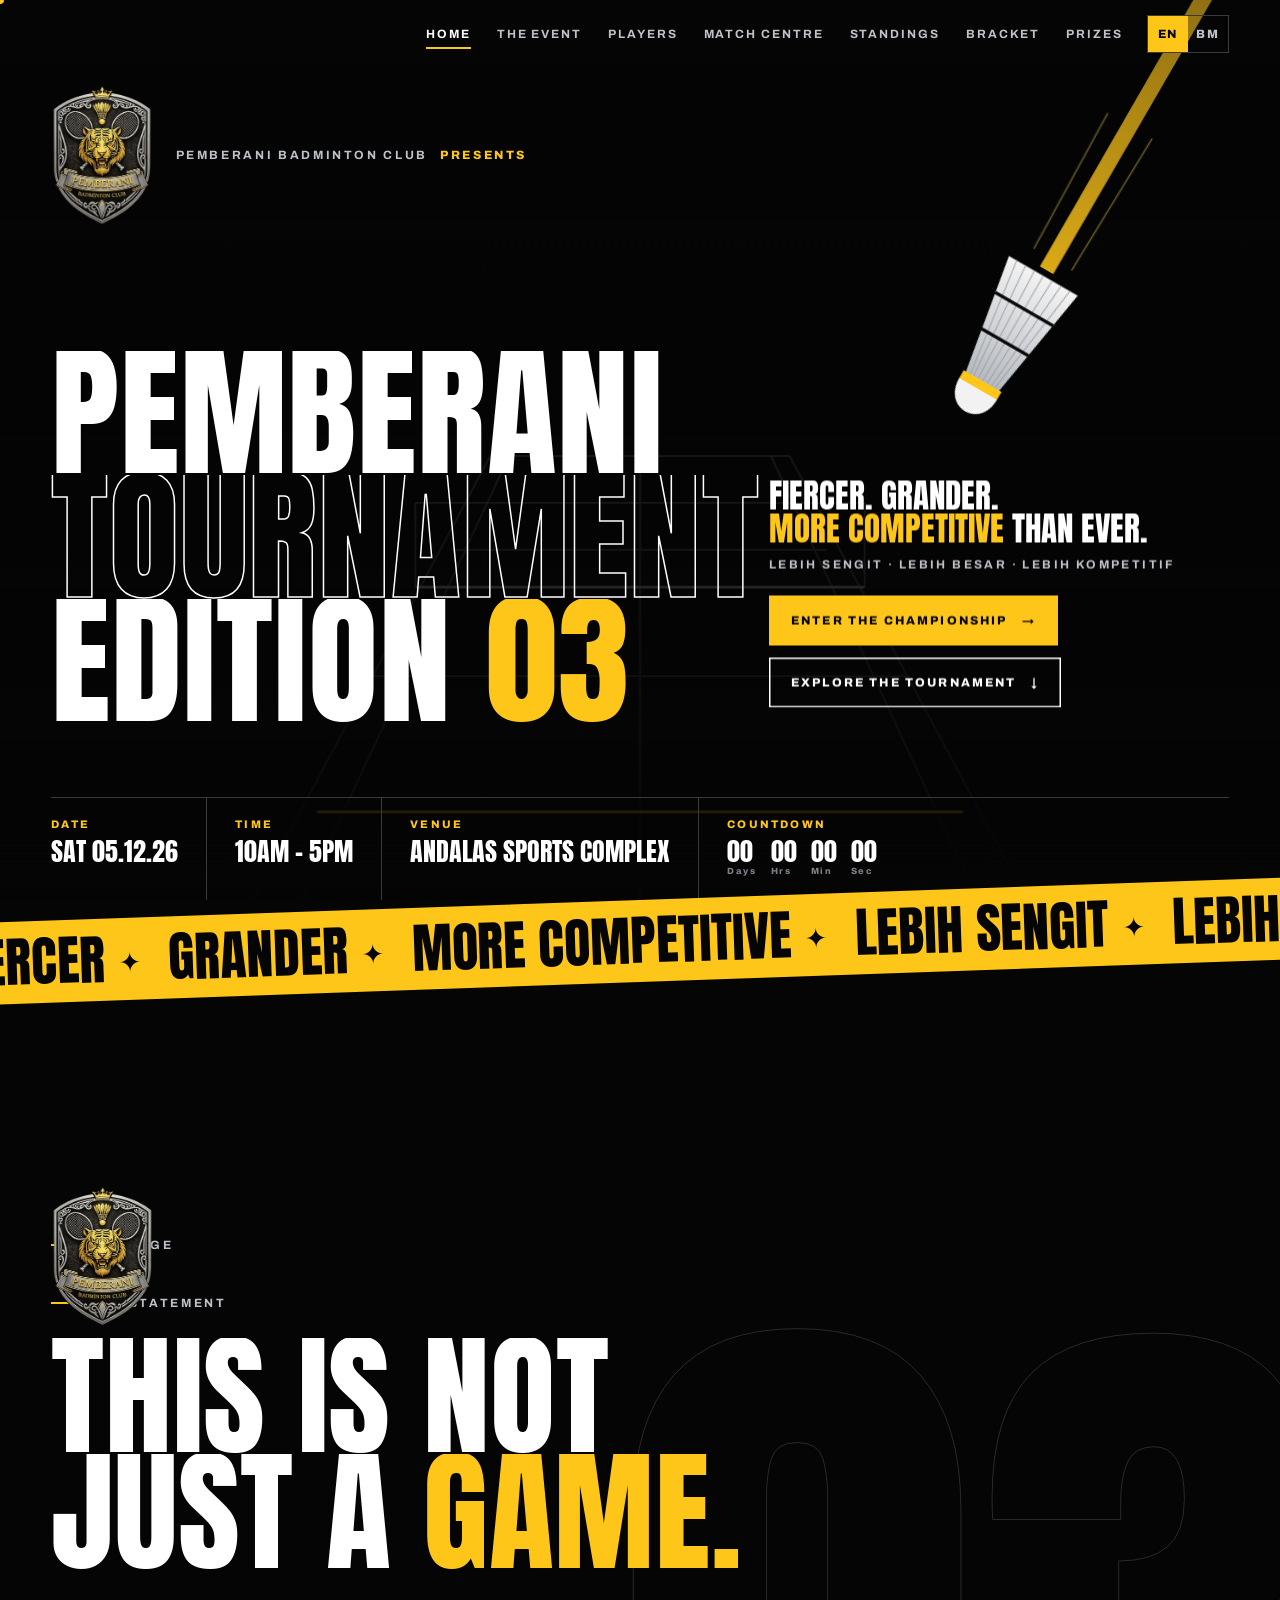
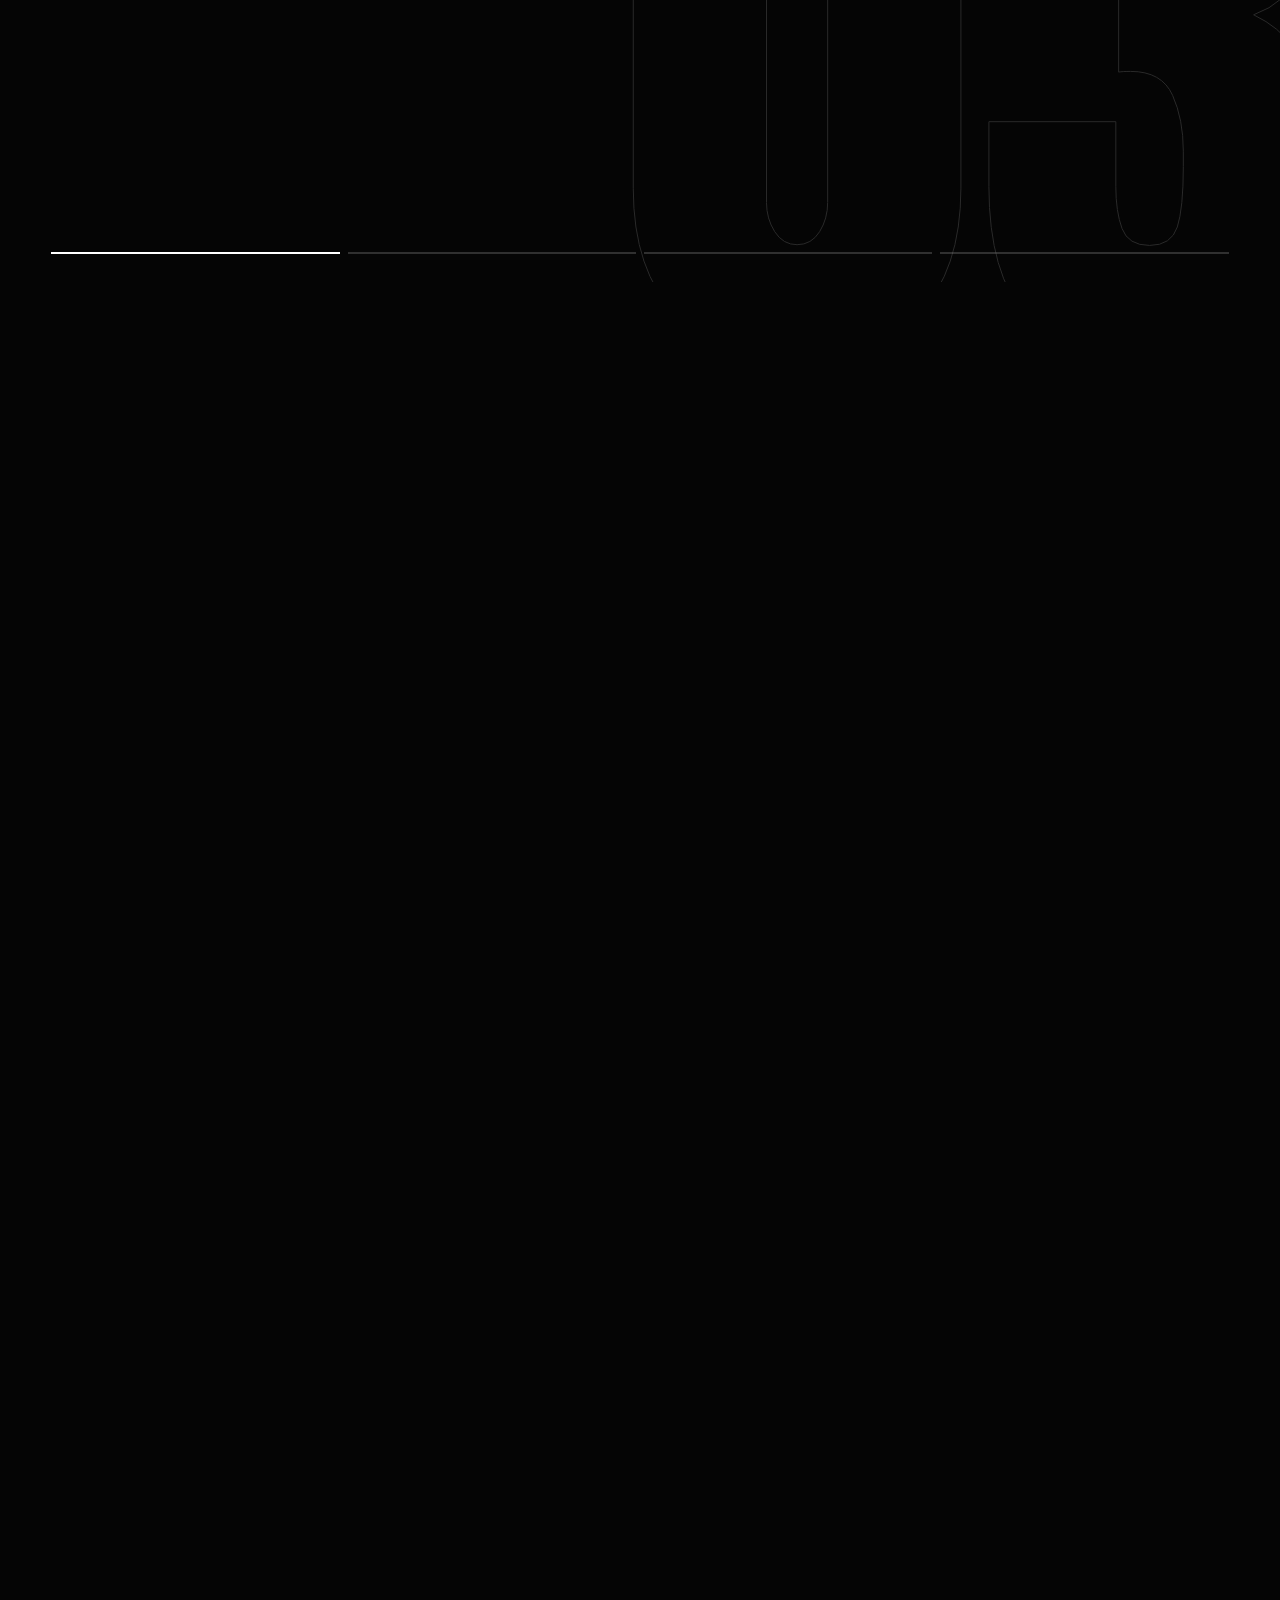
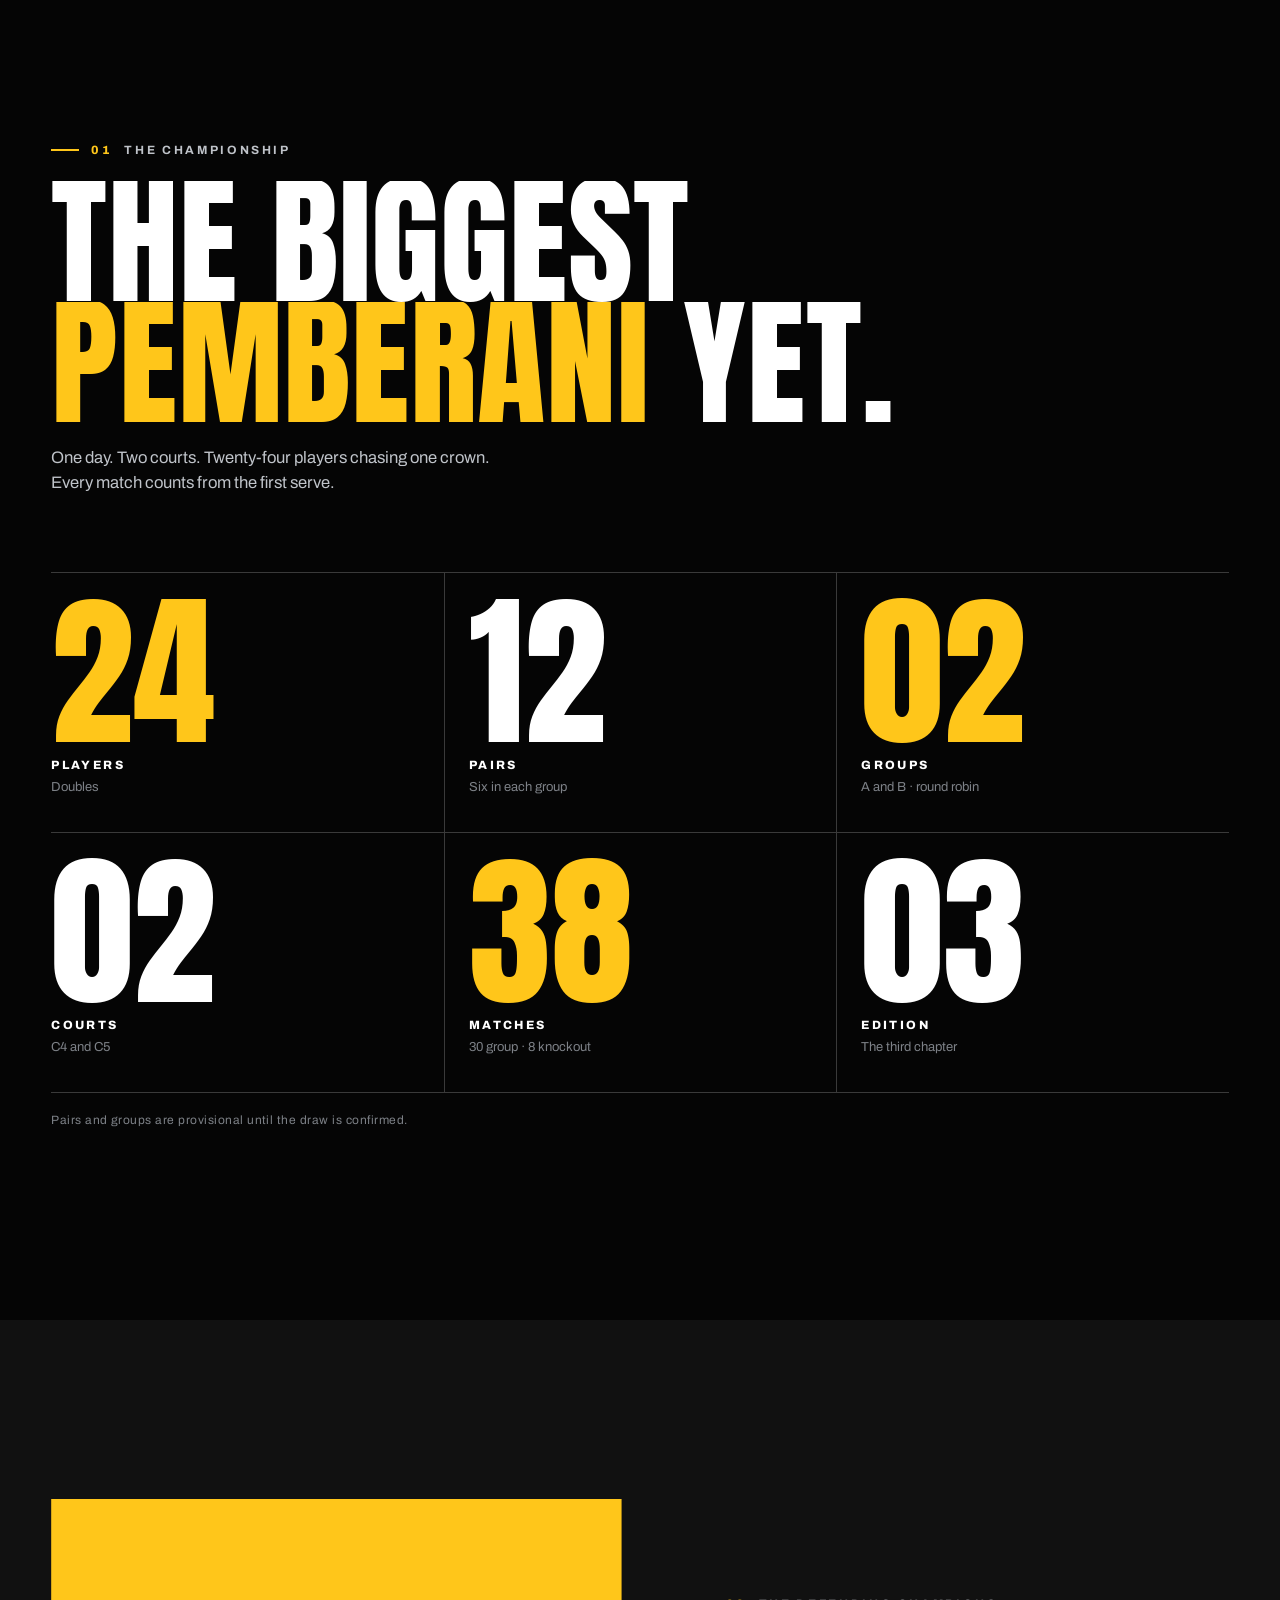
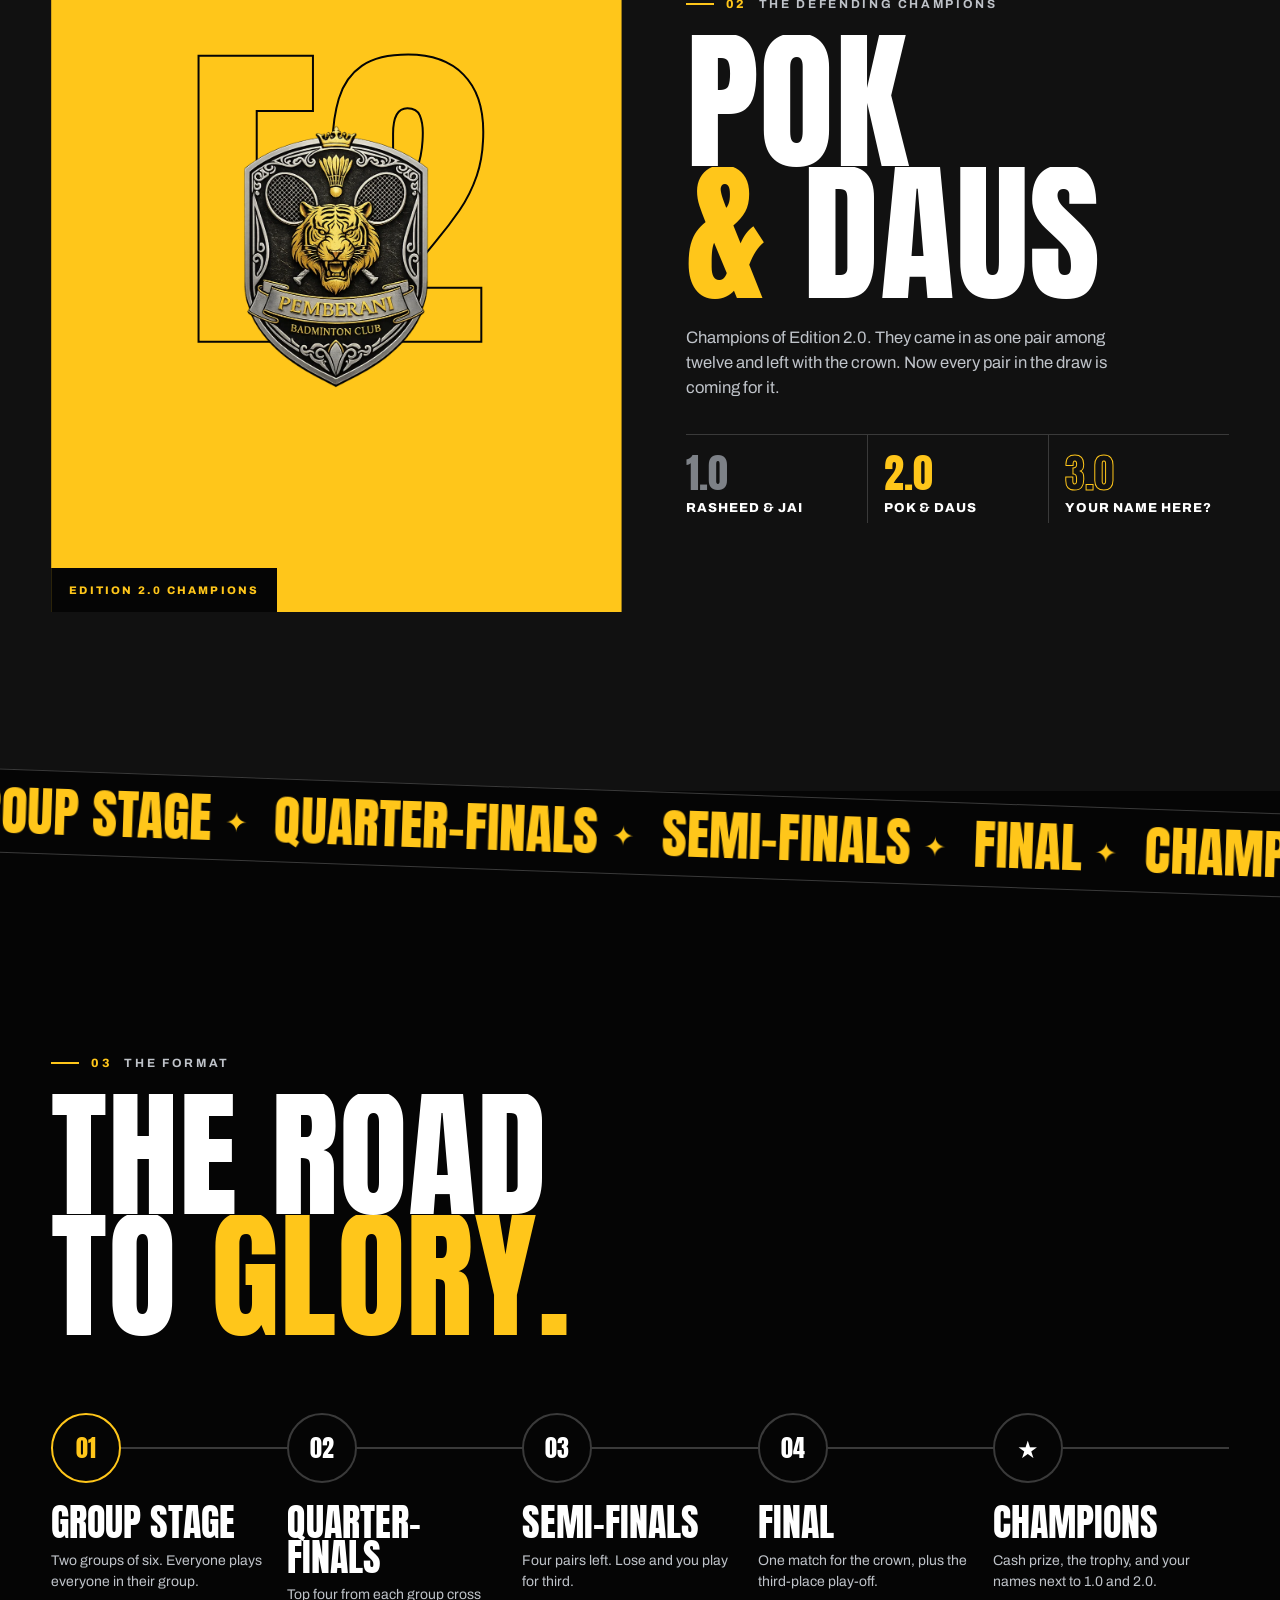
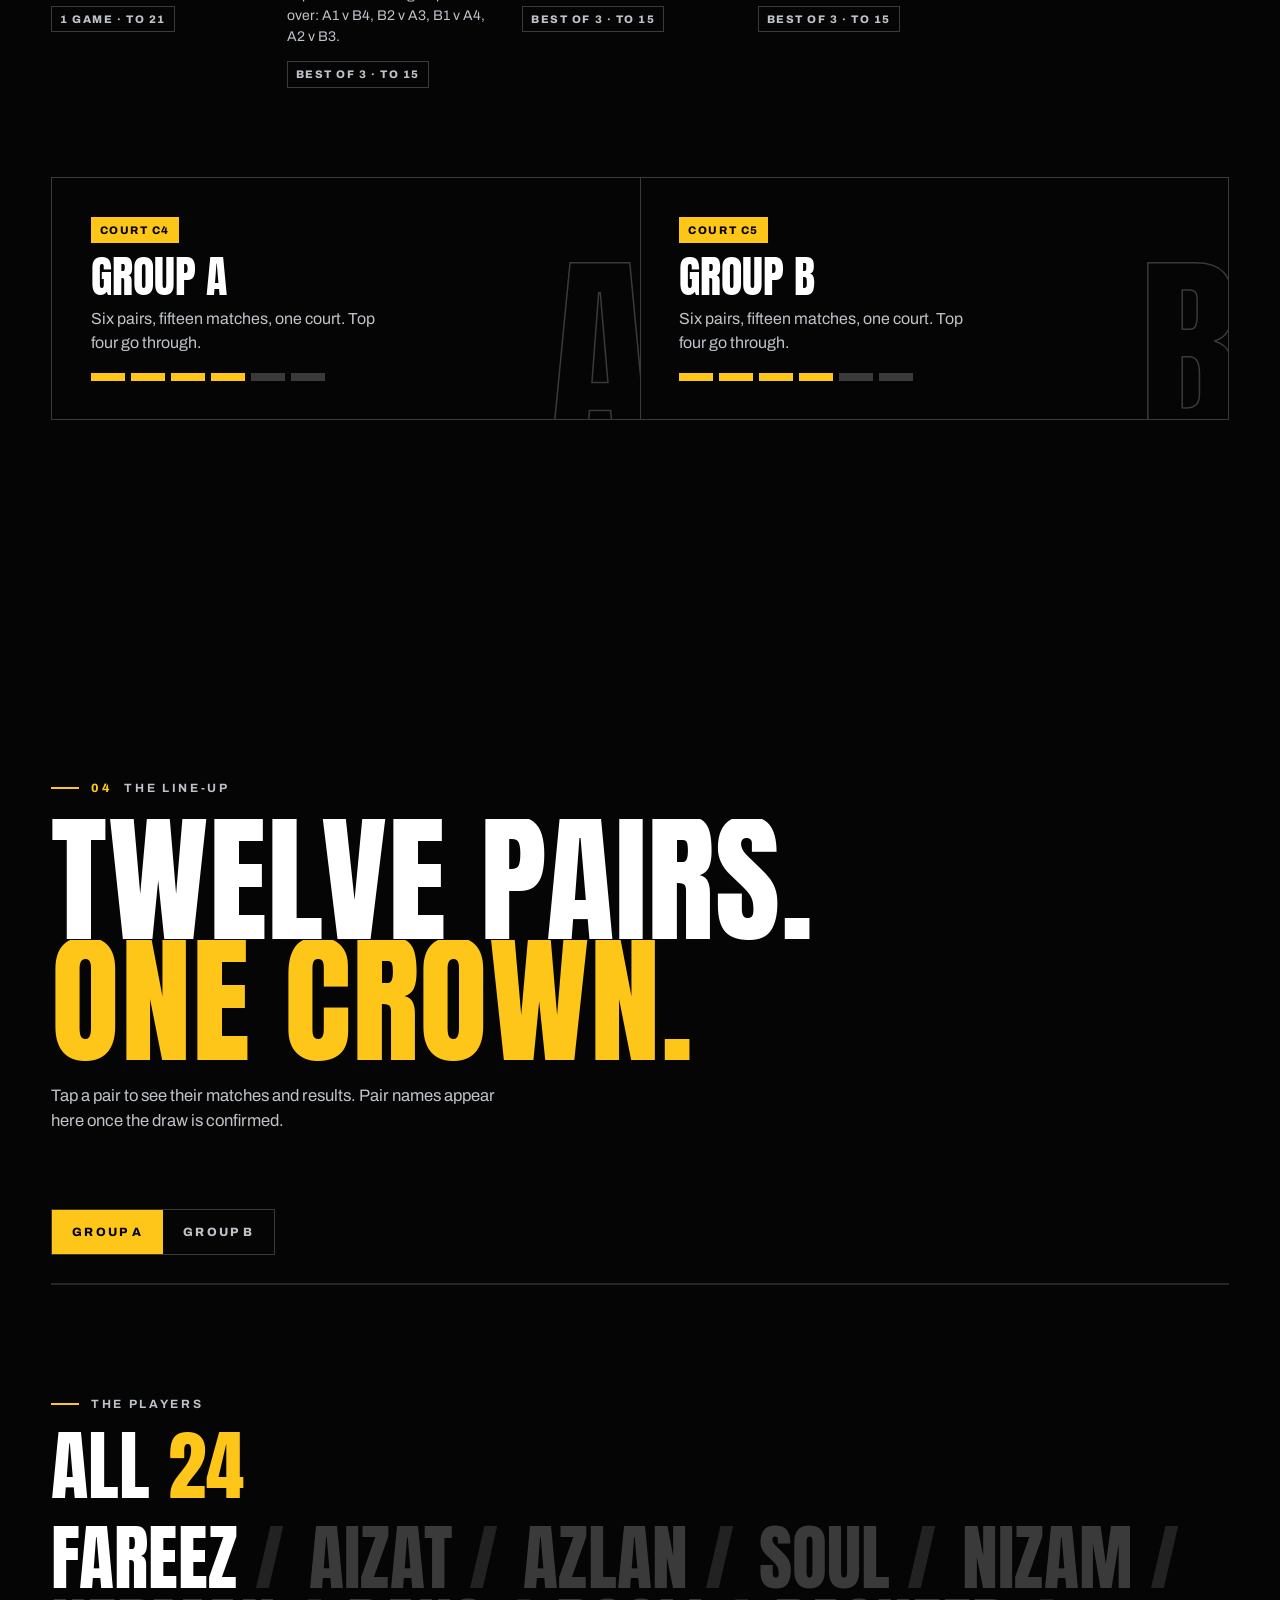
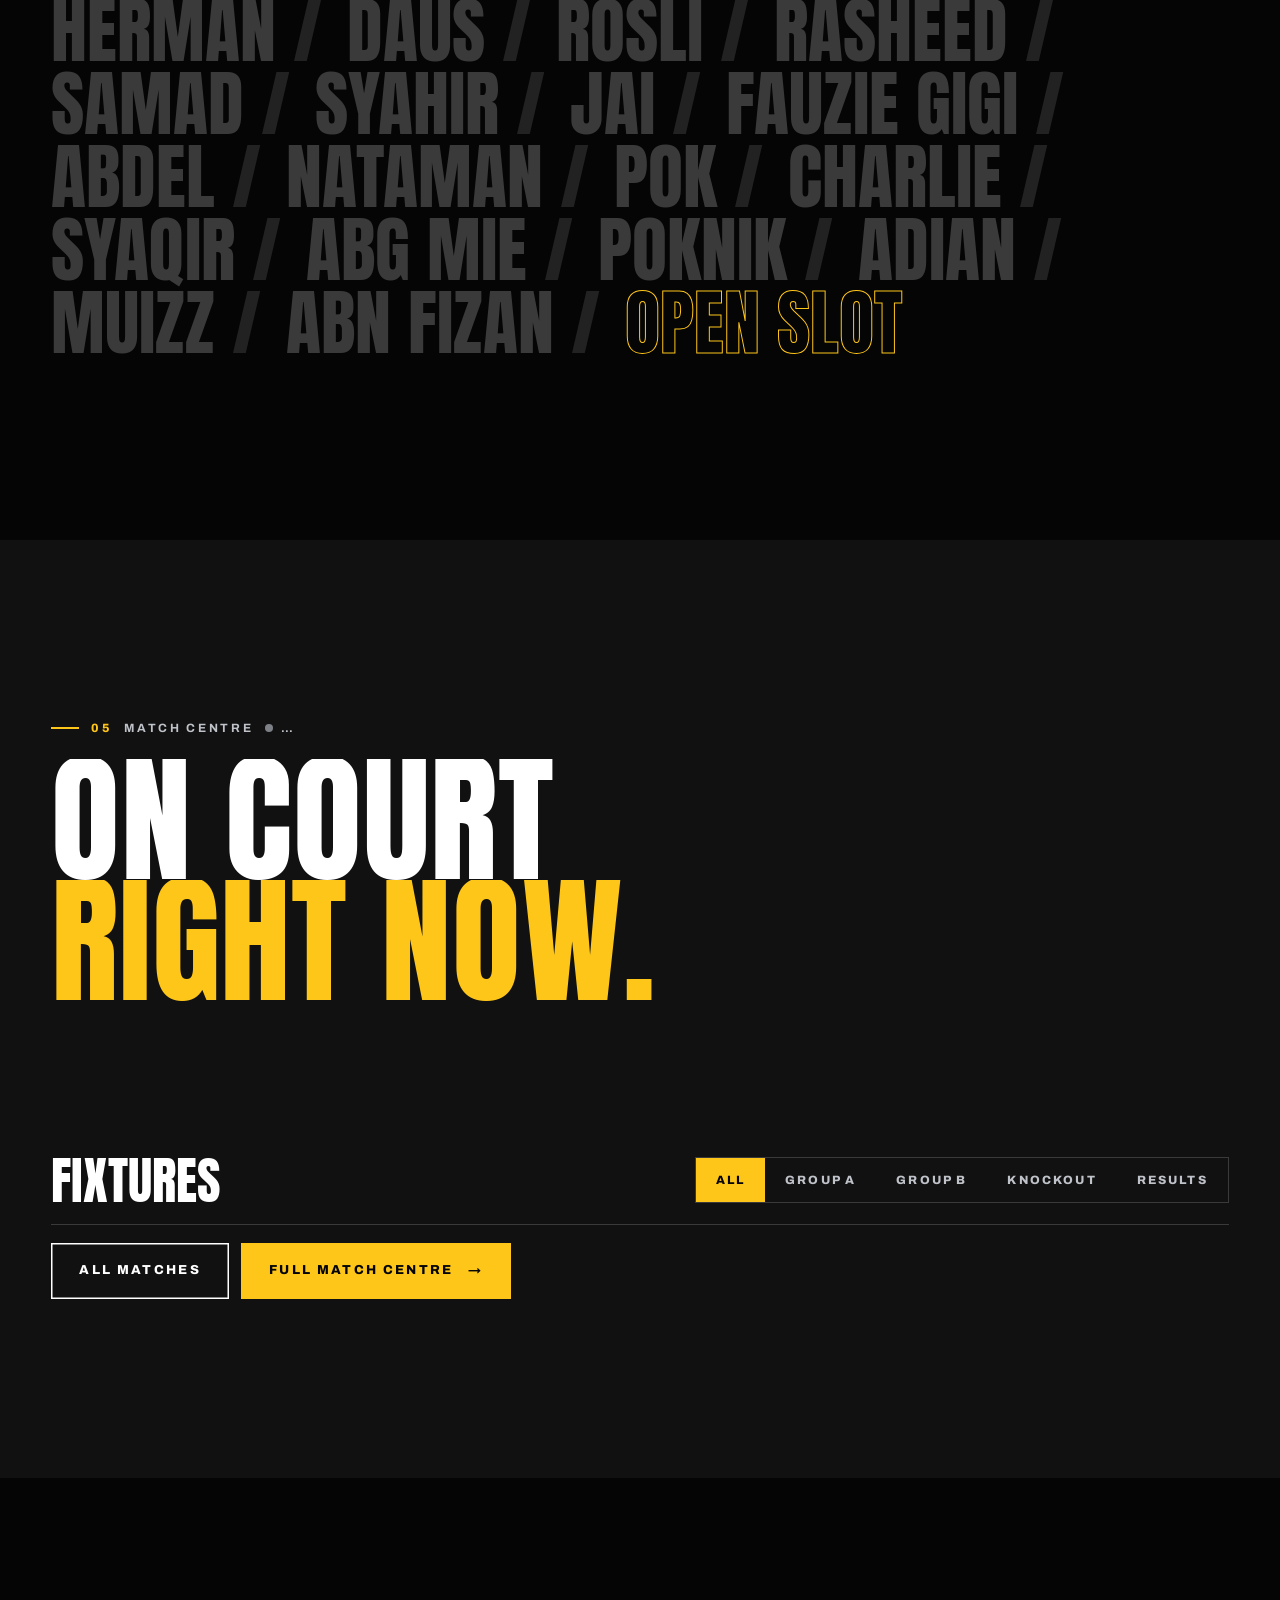
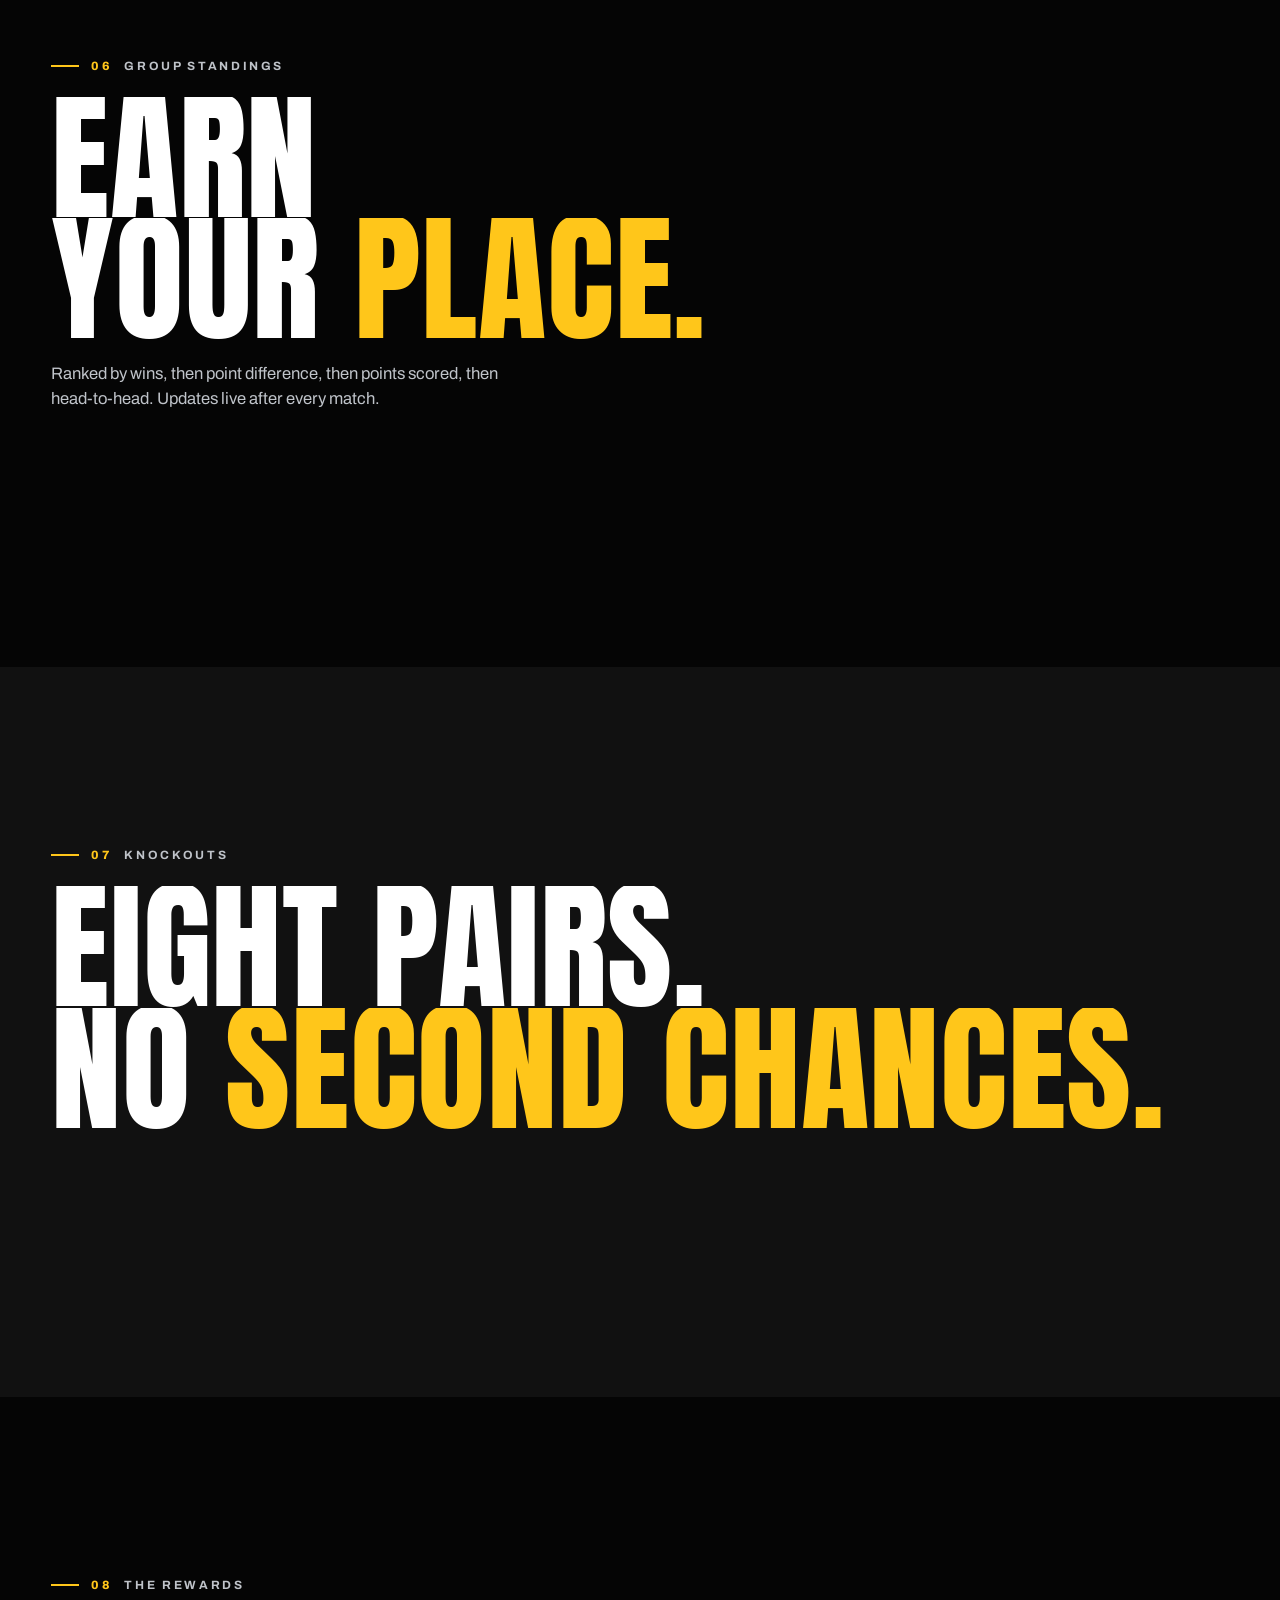
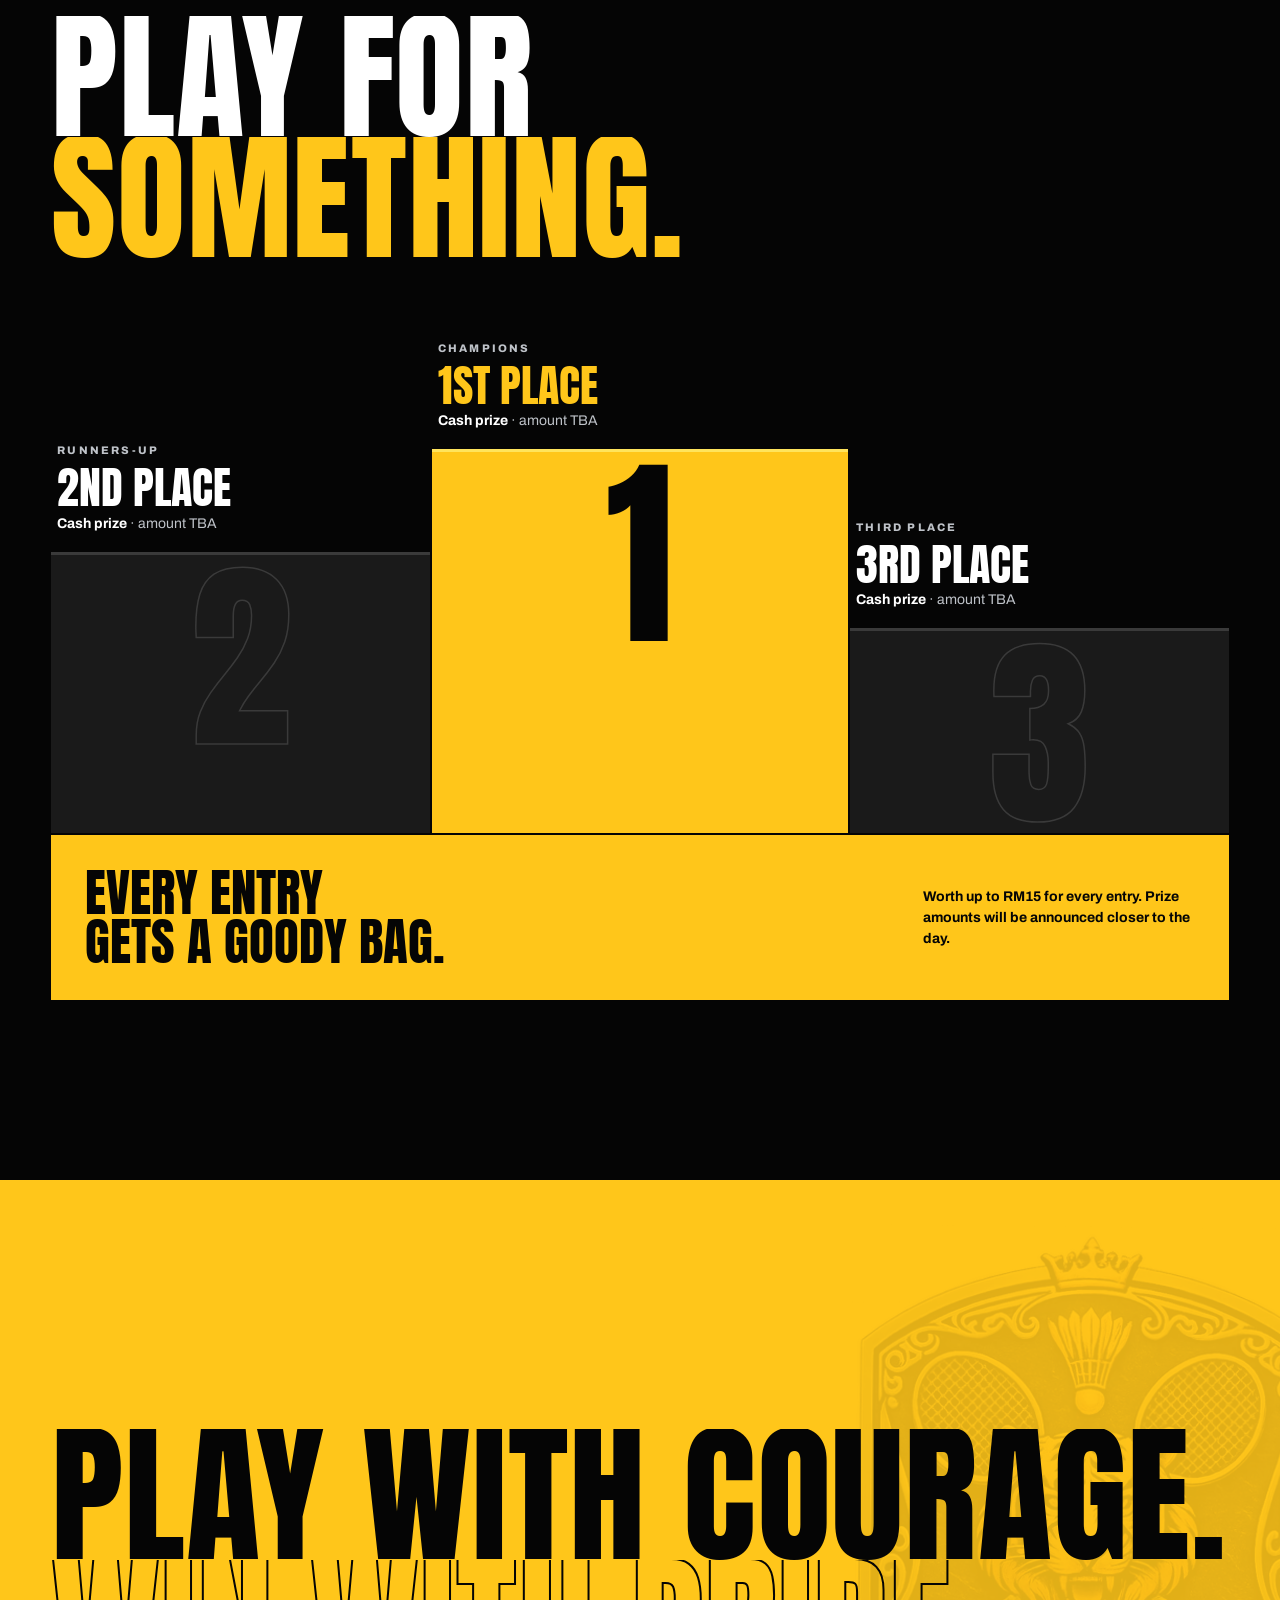
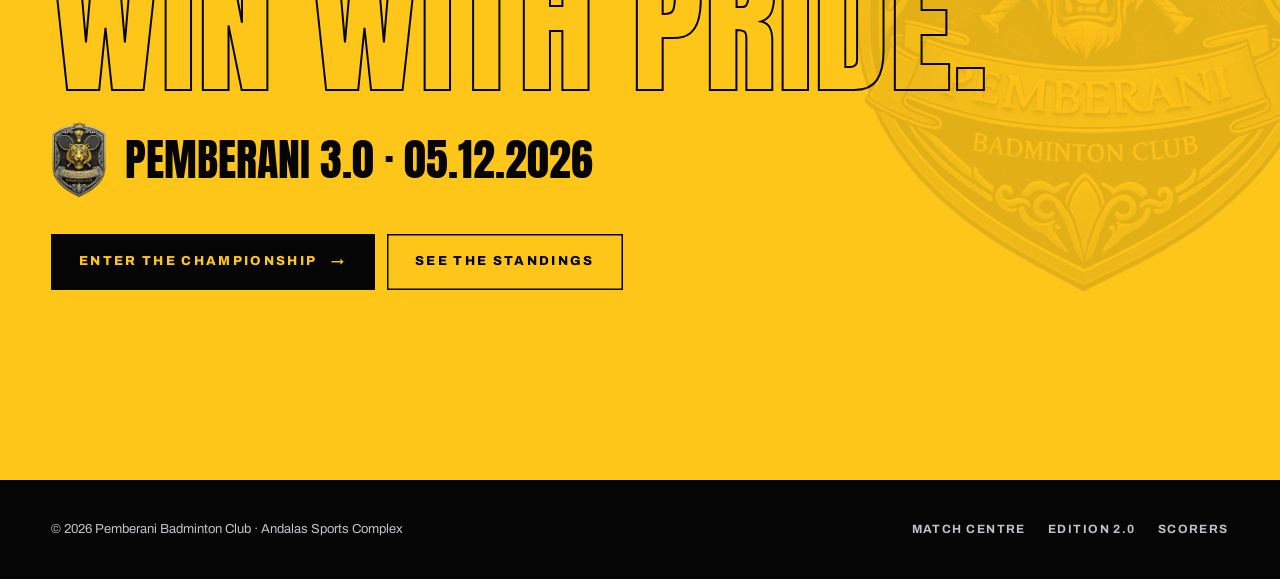
==== index.html @ e585dcfc "Pemberani 3.0: mobile fixes, EN/BM switch, remove registration - Fix crest showing as a white box on" ====
<!DOCTYPE html>
<html lang="en">
<head>
  <meta charset="UTF-8">
  <meta name="viewport" content="width=device-width, initial-scale=1, viewport-fit=cover">
  <title>Pemberani Tournament · Edition 3.0</title>
  <meta name="description" content="Pemberani Tournament Edition 3.0. Saturday 5 December 2026, 10 AM – 5 PM, Andalas Sports Complex. Live scores, standings and bracket.">
  <meta name="theme-color" content="#050505">
  <meta property="og:title" content="Pemberani Tournament · Edition 3.0">
  <meta property="og:description" content="Sat 05.12.2026 · Andalas Sports Complex. Fiercer. Grander. More competitive than ever.">
  <meta property="og:image" content="https://rasheedali78624.github.io/Pemberani/assets/e3/og.jpg">
  <meta property="og:url" content="https://rasheedali78624.github.io/Pemberani/">
  <meta property="og:type" content="website">
  <meta name="twitter:card" content="summary_large_image">
  <link rel="icon" href="assets/icon.png" type="image/png">
  <link rel="apple-touch-icon" href="assets/icon.png">
  <link rel="preconnect" href="https://fonts.googleapis.com">
  <link rel="preconnect" href="https://fonts.gstatic.com" crossorigin>
  <link href="https://fonts.googleapis.com/css2?family=Anton&family=Archivo:wght@400;500;700;800&display=swap" rel="stylesheet">
  <link rel="preload" as="image" href="assets/e3/crest-240.webp">
  <link rel="stylesheet" href="css/e3.css">
  <script>try { if (localStorage.getItem('pt3-lang') === 'bm' || (!localStorage.getItem('pt3-lang') && /^ms/i.test(navigator.language))) document.documentElement.lang = 'ms'; } catch (e) {}</script>
</head>
<body>

<div class="progress" aria-hidden="true"><i></i></div>

<!-- ── NAV ── -->
<header class="nav">
  <div class="wrap">
    <a class="brand" href="#top"><img src="assets/icon.png" alt=""><span class="bt">Pemberani <em>3.0</em></span></a>
    <nav class="nav-links" aria-label="Sections">
      <a href="#top" data-i18n="nav.home">Home</a><a href="#event" data-i18n="nav.event">The Event</a><a href="#players" data-i18n="nav.players">Players</a>
      <a href="#match-centre" data-i18n="nav.mc">Match Centre</a><a href="#standings" data-i18n="nav.standings">Standings</a><a href="#bracket-sec" data-i18n="nav.bracket">Bracket</a><a href="#prizes" data-i18n="nav.prizes">Prizes</a>
    </nav>
    <span class="tag live live-pill">Live</span>
    <div class="lang" role="group" aria-label="Language">
      <button type="button" data-lang="en" aria-pressed="true">EN</button><button type="button" data-lang="bm" aria-pressed="false">BM</button>
    </div>
    <button class="menu-btn" aria-label="Menu" aria-expanded="false" aria-controls="menu"><i></i><i></i></button>
  </div>
</header>
<div class="menu" id="menu" aria-hidden="true">
  <a href="#top"><span class="ln"><span style="--i:0" data-i18n="nav.home">Home</span></span></a>
  <a href="#event"><span class="ln"><span style="--i:1" data-i18n="nav.event">The Event</span></span></a>
  <a href="#players"><span class="ln"><span style="--i:2" data-i18n="nav.players">Players</span></span></a>
  <a href="#match-centre"><span class="ln"><span style="--i:3" data-i18n="nav.mc">Match Centre</span></span></a>
  <a href="#standings"><span class="ln"><span style="--i:4" data-i18n="nav.standings">Standings</span></span></a>
  <a href="#bracket-sec"><span class="ln"><span style="--i:5" data-i18n="nav.bracket">Bracket</span></span></a>
  <a href="#prizes"><span class="ln"><span style="--i:6" data-i18n="nav.prizes">Prizes</span></span></a>
  <div class="menu-foot" data-i18n="meta.line">Sat 05.12.2026 · Andalas Sports Complex</div>
</div>

<main id="top">

<!-- ═════════ 01 · HERO ═════════ -->
<section class="hero" data-scene>
  <div class="hero-bg" aria-hidden="true">
    <svg class="court-art" viewBox="0 0 1600 1000" preserveAspectRatio="xMidYMax slice">
      <g fill="none" stroke="#1e1e1e" stroke-width="2">
        <path d="M330 1000 L640 420 L960 420 L1270 1000"/>
        <path d="M390 1000 L660 420 M1210 1000 L940 420"/>
        <path d="M800 420 L800 1000"/>
        <path d="M515 655 L1085 655"/>
        <path d="M600 520 L1000 520"/>
        <path d="M640 420 L960 420"/>
      </g>
      <path class="yl" d="M455 800 L1145 800" stroke="#FFC61A" stroke-width="3" fill="none"/>
      <g stroke="#2a2a2a" stroke-width="1.5">
        <path d="M560 560 L1040 560" stroke="#3a3a3a" stroke-width="3"/>
        <path d="M560 560 L560 470 M1040 560 L1040 470"/>
        <path d="M560 470 L1040 470"/>
      </g>
    </svg>
    <div class="photo missing"><img data-photo="hero" alt="" fetchpriority="high"></div>
  </div>
  <svg class="hero-shuttle" viewBox="0 0 200 300" overflow="visible" aria-hidden="true">
      <path class="trail" d="M86 -1400 L114 -1400 L112 0 L88 0 Z" fill="url(#trail)"/>
      <g class="streaks" stroke="#FFE45C" stroke-width="2" stroke-linecap="round">
        <path d="M60 -260 L66 -20" opacity=".45"/><path d="M140 -260 L134 -20" opacity=".45"/>
      </g>
      <path d="M38 10 L162 10 L130 200 L70 200 Z" fill="url(#feather)" opacity=".95"/>
      <g stroke="#9aa0a6" stroke-width="1.5" fill="none">
        <path d="M52 10 L78 200 M68 10 L84 200 M84 10 L92 200 M100 10 L100 200 M116 10 L108 200 M132 10 L116 200 M148 10 L122 200"/>
      </g>
      <path d="M48 70 L152 70" stroke="#050505" stroke-width="5"/>
      <path d="M58 130 L142 130" stroke="#050505" stroke-width="5"/>
      <path d="M66 200 L134 200 L134 214 L66 214 Z" fill="#FFC61A"/>
      <path d="M66 214 C66 268 134 268 134 214 Z" fill="#f2f2f2"/>
  </svg>

  <div class="wrap hero-top">
    <div class="crest-wrap"><img class="hero-crest" src="assets/e3/crest-240.webp" alt="Pemberani Badminton Club crest" width="240" height="335"></div>
    <p class="label plain" data-i18n="hero.presents">Pemberani Badminton Club<br><b>presents</b></p>
  </div>

  <div class="wrap hero-type">
    <h1 class="display">
      <span class="ln"><span style="--i:0" data-i18n="hero.l1">Pemberani</span></span>
      <span class="ln"><span style="--i:1" class="outline" data-i18n="hero.l2">Tournament</span></span>
      <span class="ln ed"><span style="--i:2" data-i18n="hero.l3">Edition <span class="y">03</span></span></span>
    </h1>
    <div class="hero-tag">
      <p data-i18n="hero.tag">Fiercer. Grander.<br><span class="y">More competitive</span> than ever.</p>
      <small data-i18n="hero.tag2">Lebih sengit · Lebih besar · Lebih kompetitif</small>
      <div class="btn-row hero-cta">
        <a class="btn magnetic" href="live.html"><span data-i18n="cta.enter">Enter the championship</span> <span class="arr">→</span></a>
        <a class="btn ghost magnetic" href="#statement"><span data-i18n="cta.explore">Explore the tournament</span> <span class="arr">↓</span></a>
      </div>
    </div>
  </div>

  <div class="wrap">
    <div class="hero-bar">
      <div><span class="k" data-i18n="k.date">Date</span><span class="v" data-i18n="v.date">Sat 05.12.26</span></div>
      <div><span class="k" data-i18n="k.time">Time</span><span class="v">10AM – 5PM</span></div>
      <div><span class="k" data-i18n="k.venue">Venue</span><span class="v">Andalas Sports Complex</span></div>
      <div><span class="k" data-i18n="k.countdown" id="cdLabel">Countdown</span><div class="countdown" id="countdown"></div></div>
    </div>
  </div>
</section>

<div class="band-wrap" aria-hidden="true"><div class="band"><div class="track">
  <span>Fiercer</span><span>Grander</span><span>More competitive</span><span>Lebih sengit</span><span>Lebih besar</span><span>Lebih kompetitif</span>
  <span>Fiercer</span><span>Grander</span><span>More competitive</span><span>Lebih sengit</span><span>Lebih besar</span><span>Lebih kompetitif</span>
</div></div></div>

<!-- ═════════ 02 · STATEMENT (pinned) ═════════ -->
<section class="statement" id="statement" data-pin data-steps="4" data-phase="0">
  <div class="pin">
    <div class="bgs" aria-hidden="true">
      <div class="photo s0 missing"><img data-photo="story-1" alt="" loading="lazy"></div>
      <div class="photo s1 missing"><img data-photo="story-2" alt="" loading="lazy"></div>
      <div class="photo s2 missing"><img data-photo="story-3" alt="" loading="lazy"></div>
    </div>
    <div class="ghost-num" aria-hidden="true">03</div>
    <div class="lines">
      <div class="st"><p class="label" data-i18n="st.k1">The statement</p>
        <h2 class="display"><span class="ln"><span style="--i:0" data-i18n="st.1a">This is not</span></span><span class="ln"><span style="--i:1" data-i18n="st.1b">just a <span class="y">game.</span></span></span></h2></div>
      <div class="st"><p class="label" data-i18n="st.k2">Courage</p>
        <h2 class="display"><span class="ln"><span style="--i:0" data-i18n="st.2a">It's about</span></span><span class="ln"><span style="--i:1" data-i18n="st.2b">the courage</span></span><span class="ln"><span style="--i:2" class="y" data-i18n="st.2c">to compete.</span></span></h2></div>
      <div class="st"><p class="label" data-i18n="st.k3">Pride</p>
        <h2 class="display"><span class="ln"><span style="--i:0" data-i18n="st.3a">It's about</span></span><span class="ln"><span style="--i:1" data-i18n="st.3b">the pride</span></span><span class="ln"><span style="--i:2" class="y" data-i18n="st.3c">of victory.</span></span></h2></div>
      <div class="st st4"><img src="assets/e3/crest-240.webp" alt="" width="240" height="335">
        <h2 class="display"><span class="ln"><span style="--i:0" data-i18n="st.4a">This is</span></span><span class="ln"><span style="--i:1">Pemberani.</span></span></h2></div>
    </div>
    <div class="meter" aria-hidden="true"><i></i><i></i><i></i><i></i></div>
  </div>
</section>

<!-- ═════════ 03 · THE CHAMPIONSHIP ═════════ -->
<section class="champ sec" id="event">
  <div class="wrap">
    <div class="sec-head">
      <p class="label" data-reveal><b>01</b> <span data-i18n="ch.k">The Championship</span></p>
      <h2 class="display" data-reveal="lines"><span class="ln" data-reveal-self><span style="--i:0" data-i18n="ch.h1">The biggest</span></span><span class="ln" data-reveal-self><span style="--i:1" data-i18n="ch.h2"><span class="y">Pemberani</span> yet.</span></span></h2>
      <p class="lede" data-reveal data-i18n="ch.lede">One day. Two courts. Twenty-four players chasing one crown. Every match counts from the first serve.</p>
    </div>
    <div class="numbers">
      <div class="n" data-reveal style="--i:0"><b data-count="24">24</b><span data-i18n="n.players">Players</span><small data-i18n="n.players2">Doubles</small></div>
      <div class="n" data-reveal style="--i:1"><b data-count="12">12</b><span data-i18n="n.pairs">Pairs</span><small data-i18n="n.pairs2">Six in each group</small></div>
      <div class="n" data-reveal style="--i:2"><b data-count="2">02</b><span data-i18n="n.groups">Groups</span><small data-i18n="n.groups2">A and B · round robin</small></div>
      <div class="n" data-reveal style="--i:3"><b data-count="2">02</b><span data-i18n="n.courts">Courts</span><small data-i18n="n.courts2">C4 and C5</small></div>
      <div class="n" data-reveal style="--i:4"><b data-count="38">38</b><span data-i18n="n.matches">Matches</span><small data-i18n="n.matches2">30 group · 8 knockout</small></div>
      <div class="n" data-reveal style="--i:5"><b data-count="3">03</b><span data-i18n="n.edition">Edition</span><small data-i18n="n.edition2">The third chapter</small></div>
    </div>
    <p class="prov" data-i18n="ch.prov">Pairs and groups are provisional until the draw is confirmed.</p>
  </div>
</section>

<!-- ═════════ 04 · DEFENDING CHAMPIONS ═════════ -->
<section class="defending sec" id="champions" data-scene>
  <div class="wrap def-grid">
    <div class="photo def-photo missing">
      <img data-photo="champions-e2" alt="Pok and Daus, Edition 2.0 champions" loading="lazy">
      <div class="fallback" aria-hidden="true"><span class="big">E2</span><img src="assets/e3/crest-480.webp" alt="" loading="lazy" width="480" height="669"></div>
      <span class="stamp" data-i18n="def.stamp">Edition 2.0 champions</span>
    </div>
    <div class="def-copy">
      <p class="label" data-reveal><b>02</b> <span data-i18n="def.k">The Defending Champions</span></p>
      <h2 class="display" data-reveal="lines"><span class="ln" data-reveal-self><span style="--i:0">Pok</span></span><span class="ln" data-reveal-self><span style="--i:1"><span class="y">&amp;</span> Daus</span></span></h2>
      <p class="lede" data-reveal data-i18n="def.lede">Champions of Edition 2.0. They came in as one pair among twelve and left with the crown. Now every pair in the draw is coming for it.</p>
      <div class="hof" data-reveal>
        <div><div class="e">1.0</div><div class="nm">Rasheed &amp; Jai</div></div>
        <div class="cur"><div class="e">2.0</div><div class="nm">Pok &amp; Daus</div></div>
        <div class="next"><div class="e">3.0</div><div class="nm" data-i18n="def.next">Your name here?</div></div>
      </div>
    </div>
  </div>
</section>

<div class="band-wrap" aria-hidden="true"><div class="band dark"><div class="track">
  <span data-i18n="b.g">Group stage</span><span data-i18n="b.qf">Quarter-finals</span><span data-i18n="b.sf">Semi-finals</span><span data-i18n="b.f">Final</span><span data-i18n="b.c">Champions</span>
  <span data-i18n="b.g">Group stage</span><span data-i18n="b.qf">Quarter-finals</span><span data-i18n="b.sf">Semi-finals</span><span data-i18n="b.f">Final</span><span data-i18n="b.c">Champions</span>
</div></div></div>

<!-- ═════════ 05 · FORMAT ═════════ -->
<section class="format sec" id="format" data-scene>
  <div class="wrap">
    <div class="sec-head">
      <p class="label" data-reveal><b>03</b> <span data-i18n="fm.k">The Format</span></p>
      <h2 class="display" data-reveal="lines"><span class="ln" data-reveal-self><span style="--i:0" data-i18n="fm.h1">The road</span></span><span class="ln" data-reveal-self><span style="--i:1" data-i18n="fm.h2">to <span class="y">glory.</span></span></span></h2>
    </div>
    <div class="road" id="road">
      <span class="fill" aria-hidden="true"></span>
      <div class="stage"><span class="dot">01</span><h3 data-i18n="b.g">Group stage</h3><p data-i18n="fm.s1">Two groups of six. Everyone plays everyone in their group.</p><span class="tag rule" data-i18n="fm.r21">1 game · to 21</span></div>
      <div class="stage"><span class="dot">02</span><h3 data-i18n="b.qf">Quarter-finals</h3><p data-i18n="fm.s2">Top four from each group cross over: A1 v B4, B2 v A3, B1 v A4, A2 v B3.</p><span class="tag rule" data-i18n="fm.r15">Best of 3 · to 15</span></div>
      <div class="stage"><span class="dot">03</span><h3 data-i18n="b.sf">Semi-finals</h3><p data-i18n="fm.s3">Four pairs left. Lose and you play for third.</p><span class="tag rule" data-i18n="fm.r15">Best of 3 · to 15</span></div>
      <div class="stage"><span class="dot">04</span><h3 data-i18n="b.f">Final</h3><p data-i18n="fm.s4">One match for the crown, plus the third-place play-off.</p><span class="tag rule" data-i18n="fm.r15">Best of 3 · to 15</span></div>
      <div class="stage"><span class="dot">★</span><h3 data-i18n="b.c">Champions</h3><p data-i18n="fm.s5">Cash prize, the trophy, and your names next to 1.0 and 2.0.</p></div>
    </div>
    <div class="groups-ab">
      <div data-reveal><span class="gl">A</span><span class="tag y" data-i18n="fm.c4">Court C4</span><h4 data-i18n="g.a">Group A</h4><p data-i18n="fm.gp">Six pairs, fifteen matches, one court. Top four go through.</p><div class="qual"><i class="q"></i><i class="q"></i><i class="q"></i><i class="q"></i><i></i><i></i></div></div>
      <div data-reveal style="--i:1"><span class="gl">B</span><span class="tag y" data-i18n="fm.c5">Court C5</span><h4 data-i18n="g.b">Group B</h4><p data-i18n="fm.gp">Six pairs, fifteen matches, one court. Top four go through.</p><div class="qual"><i class="q"></i><i class="q"></i><i class="q"></i><i class="q"></i><i></i><i></i></div></div>
    </div>
  </div>
</section>

<!-- ═════════ 06 · LINE-UP ═════════ -->
<section class="lineup sec" id="players">
  <div class="wrap">
    <div class="sec-head">
      <p class="label" data-reveal><b>04</b> <span data-i18n="lu.k">The Line-up</span></p>
      <h2 class="display" data-reveal="lines"><span class="ln" data-reveal-self><span style="--i:0" data-i18n="lu.h1">Twelve pairs.</span></span><span class="ln" data-reveal-self><span style="--i:1" class="y" data-i18n="lu.h2">One crown.</span></span></h2>
      <p class="lede" data-reveal data-i18n="lu.lede">Tap a pair to see their matches and results. Pair names appear here once the draw is confirmed.</p>
    </div>
    <div class="tabs" role="tablist" data-reveal>
      <button role="tab" data-pg="G1" aria-selected="true" data-i18n="g.a">Group A</button>
      <button role="tab" data-pg="G2" aria-selected="false" data-i18n="g.b">Group B</button>
    </div>
    <div class="pairs" id="pairs" data-group="G1"></div>

    <div class="roster">
      <p class="label" data-reveal data-i18n="lu.rk">The players</p>
      <h3 data-reveal data-i18n="lu.rh">All <span class="y">24</span></h3>
      <div class="names" id="names" data-reveal></div>
    </div>
  </div>
</section>
<dialog class="profile" id="profile"></dialog>

<!-- ═════════ 07 · MATCH CENTRE ═════════ -->
<section class="mc sec" id="match-centre">
  <div class="wrap">
    <div class="sec-head">
      <p class="label" data-reveal><b>05</b> <span data-i18n="nav.mc">Match Centre</span> <span class="conn"><i></i><span>…</span></span></p>
      <h2 class="display" data-reveal="lines"><span class="ln" data-reveal-self><span style="--i:0" data-i18n="mc.h1">On court</span></span><span class="ln" data-reveal-self><span style="--i:1" class="y" data-i18n="mc.h2">right now.</span></span></h2>
    </div>
    <div class="courts" id="courts" data-reveal></div>
    <div class="fx-tools">
      <h3 data-i18n="mc.fx">Fixtures</h3>
      <div class="tabs" role="tablist">
        <button role="tab" data-fx="all" aria-selected="true" data-i18n="fx.all">All</button>
        <button role="tab" data-fx="G1" aria-selected="false" data-i18n="g.a">Group A</button>
        <button role="tab" data-fx="G2" aria-selected="false" data-i18n="g.b">Group B</button>
        <button role="tab" data-fx="ko" aria-selected="false" data-i18n="fx.ko">Knockout</button>
        <button role="tab" data-fx="results" aria-selected="false" data-i18n="fx.res">Results</button>
      </div>
    </div>
    <div class="fx-list" id="fixtures" data-limit="8"></div>
    <div class="btn-row more">
      <button class="btn ghost" id="fxMore"><span class="t">All matches</span></button>
      <a class="btn" href="live.html"><span data-i18n="cta.full">Full match centre</span> <span class="arr">→</span></a>
    </div>
  </div>
</section>

<!-- ═════════ 08 · STANDINGS ═════════ -->
<section class="standings sec" id="standings">
  <div class="wrap">
    <div class="sec-head">
      <p class="label" data-reveal><b>06</b> <span data-i18n="sd.k">Group Standings</span></p>
      <h2 class="display" data-reveal="lines"><span class="ln" data-reveal-self><span style="--i:0" data-i18n="sd.h1">Earn</span></span><span class="ln" data-reveal-self><span style="--i:1" data-i18n="sd.h2">your <span class="y">place.</span></span></span></h2>
      <p class="lede" data-reveal data-i18n="sd.lede">Ranked by wins, then point difference, then points scored, then head-to-head. Updates live after every match.</p>
    </div>
    <div class="tables" data-standings></div>
  </div>
</section>

<!-- ═════════ 09 · BRACKET ═════════ -->
<section class="bracket-sec sec" id="bracket-sec">
  <div class="wrap">
    <div class="sec-head">
      <p class="label" data-reveal><b>07</b> <span data-i18n="bk.k">Knockouts</span></p>
      <h2 class="display" data-reveal="lines"><span class="ln" data-reveal-self><span style="--i:0" data-i18n="bk.h1">Eight pairs.</span></span><span class="ln" data-reveal-self><span style="--i:1" data-i18n="bk.h2">No <span class="y">second chances.</span></span></span></h2>
    </div>
    <p class="swipe-hint" data-i18n="bk.swipe">Swipe to follow the bracket →</p>
    <div class="bracket-scroll" id="bracketScroll"><div class="bracket" id="bracket"></div></div>
  </div>
</section>

<!-- ═════════ 10 · REWARDS ═════════ -->
<section class="rewards sec" id="prizes">
  <div class="wrap">
    <div class="sec-head">
      <p class="label" data-reveal><b>08</b> <span data-i18n="pz.k">The Rewards</span></p>
      <h2 class="display" data-reveal="lines"><span class="ln" data-reveal-self><span style="--i:0" data-i18n="pz.h1">Play for</span></span><span class="ln" data-reveal-self><span style="--i:1" class="y" data-i18n="pz.h2">something.</span></span></h2>
    </div>
    <div class="podium" id="podium">
      <div class="pl"><div class="top"><span class="k" data-i18n="pz.ru">Runners-up</span><h3 data-i18n="pz.2">2nd place</h3><p data-i18n="pz.cash"><b>Cash prize</b> · amount TBA</p></div><div class="block" style="--h:clamp(140px,22vw,300px);--i:1"><b>2</b></div></div>
      <div class="pl first"><div class="top"><span class="k" data-i18n="b.c">Champions</span><h3 data-i18n="pz.1">1st place</h3><p data-i18n="pz.cash"><b>Cash prize</b> · amount TBA</p></div><div class="block" style="--h:clamp(190px,30vw,420px);--i:0"><b>1</b></div></div>
      <div class="pl"><div class="top"><span class="k" data-i18n="pz.th">Third place</span><h3 data-i18n="pz.3">3rd place</h3><p data-i18n="pz.cash"><b>Cash prize</b> · amount TBA</p></div><div class="block" style="--h:clamp(100px,16vw,220px);--i:2"><b>3</b></div></div>
    </div>
    <div class="goody" data-reveal>
      <h3 data-i18n="pz.gh">Every entry<br>gets a goody bag.</h3>
      <p data-i18n="pz.gp">Worth up to RM15 for every entry. Prize amounts will be announced closer to the day.</p>
    </div>
  </div>
</section>

<!-- ═════════ GALLERY (only shown when photos exist) ═════════ -->
<section class="gallery sec" id="gallery" hidden>
  <div class="wrap"><div class="sec-head">
    <p class="label"><b>09</b> <span data-i18n="gl.k">Moments</span></p>
    <h2 class="display"><span class="ln in"><span data-i18n="gl.h1">The story</span></span><span class="ln in"><span class="y" data-i18n="gl.h2">so far.</span></span></h2>
  </div></div>
  <div class="g-track" id="gTrack"></div>
</section>

<!-- ═════════ 11 · FINALE ═════════ -->
<section class="finale" data-scene>
  <img class="crest" src="assets/e3/crest-480.webp" alt="" loading="lazy" width="480" height="669">
  <div class="wrap">
    <h2 class="display" data-reveal="lines">
      <span class="ln" data-reveal-self><span style="--i:0" data-i18n="fn.1">Play with courage.</span></span>
      <span class="ln" data-reveal-self><span style="--i:1" data-i18n="fn.2">Win with pride.</span></span>
    </h2>
    <div class="ed" data-reveal><img src="assets/e3/crest-240.webp" alt="" loading="lazy" width="240" height="335">Pemberani 3.0 · 05.12.2026</div>
    <div class="btn-row">
      <a class="btn dark magnetic" href="live.html"><span data-i18n="cta.enter">Enter the championship</span> <span class="arr">→</span></a>
      <a class="btn ghost magnetic on-yellow" href="#standings"><span data-i18n="cta.standings">See the standings</span></a>
    </div>
  </div>
</section>
</main>

<footer class="foot">
  <div class="wrap">
    <span>© 2026 Pemberani Badminton Club · Andalas Sports Complex</span>
    <nav>
      <a href="live.html" data-i18n="nav.mc">Match Centre</a>
      <a href="edition2/index.html" data-i18n="ft.e2">Edition 2.0</a>
      <a href="score.html" data-i18n="ft.score">Scorers</a>
    </nav>
  </div>
</footer>

<button class="to-top" aria-label="Back to top">
  <svg class="ring" viewBox="0 0 56 56" aria-hidden="true"><circle cx="28" cy="28" r="26"/></svg>
  <svg class="arrow" width="16" height="16" viewBox="0 0 16 16" aria-hidden="true"><path d="M8 13V3M3.5 7.5 8 3l4.5 4.5" stroke="currentColor" stroke-width="2" fill="none"/></svg>
</button>

<!-- shuttlecock drawing -->
<svg width="0" height="0" style="position:absolute" aria-hidden="true">
  <defs>
    <linearGradient id="feather" x1="0" y1="0" x2="0" y2="1"><stop offset="0" stop-color="#fff"/><stop offset="1" stop-color="#BFC3C9"/></linearGradient>
    <linearGradient id="trail" x1="0" y1="1" x2="0" y2="0"><stop offset="0" stop-color="#FFC61A"/><stop offset="1" stop-color="#FFC61A" stop-opacity="0"/></linearGradient>
  </defs>
</svg>

<script type="module" src="js/e3/site.js"></script>
</body>
</html>
---- css/e3.css ----
/* ───────────────────────────────────────────────────────────
   Pemberani Tournament · Edition 3.0 — campaign + match centre
   ─────────────────────────────────────────────────────────── */
:root {
  --black: #050505;
  --char: #111111;
  --char-2: #1a1a1a;
  --line: #262626;
  --line-2: #3a3a3a;
  --y: #FFC61A;
  --y-hi: #FFE45C;
  --orange: #E08A00;
  --white: #FFFFFF;
  --silver: #BFC3C9;
  --dim: #7d8187;
  --live: #FF3B30;
  --display: 'Anton', Impact, 'Arial Narrow', sans-serif;
  --text: 'Archivo', 'Helvetica Neue', Arial, sans-serif;
  --ease: cubic-bezier(.16, 1, .3, 1);
  --gut: clamp(16px, 4vw, 56px);
  --maxw: 1440px;
}
*, *::before, *::after { box-sizing: border-box; }
html { -webkit-text-size-adjust: 100%; scroll-behavior: smooth; }
body {
  margin: 0; background: var(--black); color: var(--white); font-family: var(--text);
  font-size: 16px; line-height: 1.5; overflow-x: clip; -webkit-font-smoothing: antialiased;
}
img { display: block; max-width: 100%; height: auto; }
a { color: inherit; text-decoration: none; }
button { font: inherit; color: inherit; background: none; border: 0; padding: 0; cursor: pointer; }
::selection { background: var(--y); color: var(--black); }
:focus-visible { outline: 2px solid var(--y); outline-offset: 3px; }
.wrap { width: 100%; max-width: var(--maxw); margin-inline: auto; padding-inline: var(--gut); }
.sr { position: absolute; width: 1px; height: 1px; overflow: hidden; clip: rect(0 0 0 0); white-space: nowrap; }

/* ── type system ───────────────────────────────────────── */
.display { font-family: var(--display); font-weight: 400; text-transform: uppercase; line-height: .86; letter-spacing: .005em; margin: 0; }
.label {
  font-family: var(--text); font-weight: 700; font-size: 12px; letter-spacing: .22em; text-transform: uppercase;
  color: var(--silver); display: inline-flex; align-items: center; gap: 12px; margin: 0;
}
.label b { color: var(--y); font-weight: 800; }
.label::before { content: ""; width: 28px; height: 2px; background: var(--y); }
.label.plain::before { display: none; }
.y { color: var(--y); }
.outline { color: transparent; -webkit-text-stroke: 1.5px var(--white); }
.outline.y-stroke { -webkit-text-stroke-color: var(--y); }
.lede { color: var(--silver); max-width: 46ch; font-size: clamp(15px, 1.3vw, 18px); margin: 0; }
.tag {
  display: inline-flex; align-items: center; gap: 6px; font-size: 11px; font-weight: 800; letter-spacing: .14em;
  text-transform: uppercase; padding: 4px 8px; border: 1px solid var(--line-2); color: var(--silver); white-space: nowrap;
}
.tag.live { color: var(--white); background: var(--live); border-color: var(--live); }
.tag.live::before { content: ""; width: 6px; height: 6px; border-radius: 50%; background: #fff; animation: blink 1s steps(2) infinite; }
.tag.done { color: var(--black); background: var(--white); border-color: var(--white); }
.tag.y { color: var(--black); background: var(--y); border-color: var(--y); }
@keyframes blink { 50% { opacity: .2; } }

/* line mask reveal (used everywhere) */
.ln { display: block; overflow: hidden; padding-bottom: .04em; margin-bottom: -.04em; }
.ln > span { display: block; transform: translateY(130%); transition: transform 1.1s var(--ease); transition-delay: calc(var(--i, 0) * 90ms); }
.in .ln > span, .ln.in > span { transform: none; }
[data-reveal] { opacity: 0; transform: translateY(28px); transition: opacity .9s var(--ease), transform .9s var(--ease); transition-delay: calc(var(--i, 0) * 80ms); }
[data-reveal].in { opacity: 1; transform: none; }
[data-reveal="lines"] { opacity: 1; transform: none; }

/* ── buttons ───────────────────────────────────────────── */
.btn {
  --bg: var(--y); --fg: var(--black);
  position: relative; display: inline-flex; align-items: center; justify-content: center; gap: 14px;
  min-height: 56px; padding: 0 28px; background: var(--bg); color: var(--fg);
  font-weight: 800; font-size: 13px; letter-spacing: .18em; text-transform: uppercase; white-space: nowrap;
  overflow: hidden; isolation: isolate; transition: color .35s var(--ease);
}
.btn::after { /* wipe on hover */
  content: ""; position: absolute; inset: 0; background: var(--white); z-index: -1;
  transform: scaleX(0); transform-origin: right; transition: transform .45s var(--ease);
}
.btn:hover::after { transform: scaleX(1); transform-origin: left; }
.btn .arr { transition: transform .35s var(--ease); }
.btn:hover .arr { transform: translateX(4px); }
.btn.ghost { --bg: transparent; --fg: var(--white); box-shadow: inset 0 0 0 1.5px var(--white); }
.btn.ghost:hover { color: var(--black); }
.btn.dark { --bg: var(--black); --fg: var(--y); }
.btn.dark::after { background: var(--white); }
.btn.dark:hover { color: var(--black); }
.btn-row { display: flex; flex-wrap: wrap; gap: 12px; }
.magnetic { will-change: transform; transition: transform .5s var(--ease); }

/* ── chrome: progress, nav, menu, cursor, top ───────────── */
.progress { position: fixed; inset: 0 0 auto; height: 3px; z-index: 120; pointer-events: none; }
.progress i { display: block; height: 100%; background: var(--y); transform-origin: left; transform: scaleX(var(--sp, 0)); }

.nav {
  position: fixed; inset: 0 0 auto; z-index: 100; height: 68px; display: flex; align-items: center;
  transition: transform .5s var(--ease), background .4s, border-color .4s; border-bottom: 1px solid transparent;
}
.nav .wrap { display: flex; align-items: center; gap: 28px; }
.nav.solid { background: rgba(5,5,5,.92); border-bottom-color: var(--line); }
.nav.hidden { transform: translateY(-100%); }
.brand { display: flex; align-items: center; gap: 10px; font-family: var(--display); font-size: 20px; letter-spacing: .04em; text-transform: uppercase; }
.brand img { width: 26px; height: auto; }
.brand em { font-style: normal; color: var(--y); }
.nav-links { display: flex; gap: 26px; margin-left: auto; }
.nav-links a {
  position: relative; font-size: 12px; font-weight: 700; letter-spacing: .16em; text-transform: uppercase; color: var(--silver);
  padding: 6px 0; transition: color .25s;
}
.nav-links a::after { content: ""; position: absolute; left: 0; right: 0; bottom: 0; height: 2px; background: var(--y); transform: scaleX(0); transform-origin: left; transition: transform .35s var(--ease); }
.nav-links a:hover, .nav-links a.active { color: var(--white); }
.nav-links a.active::after, .nav-links a:hover::after { transform: scaleX(1); }
.nav .live-pill { display: none; }
.nav .live-pill.on { display: inline-flex; }
.menu-btn { display: none; margin-left: auto; width: 48px; height: 48px; align-items: center; justify-content: center; flex-direction: column; gap: 6px; }
.menu-btn i { display: block; width: 26px; height: 2px; background: var(--white); transition: transform .4s var(--ease), opacity .3s; }
.menu-open .menu-btn i:first-child { transform: translateY(4px) rotate(45deg); }
.menu-open .menu-btn i:last-child { transform: translateY(-4px) rotate(-45deg); }

.menu {
  position: fixed; inset: 0; z-index: 90; background: var(--y); color: var(--black);
  display: flex; flex-direction: column; justify-content: center; padding: 90px var(--gut) 40px;
  clip-path: inset(0 0 100% 0); transition: clip-path .7s var(--ease); visibility: hidden;
}
.menu-open .menu { clip-path: inset(0); visibility: visible; }
.menu-open .nav { background: transparent; border-color: transparent; transform: none; }
.menu-open .nav .brand, .menu-open .menu-btn { color: var(--black); }
.menu-open .menu-btn i { background: var(--black); }
.menu a { font-family: var(--display); font-size: clamp(44px, 12vw, 96px); line-height: 1; text-transform: uppercase; display: flex; align-items: baseline; gap: 14px; }
.menu a small { font-family: var(--text); font-size: 12px; font-weight: 800; letter-spacing: .1em; }
.menu .ln > span { transition-delay: calc(var(--i) * 60ms + 200ms); }
.menu-open .menu .ln > span { transform: none; }
.menu-foot { margin-top: 32px; font-size: 13px; font-weight: 700; letter-spacing: .12em; text-transform: uppercase; }

.cursor, .cursor-ring { position: fixed; top: 0; left: 0; z-index: 200; pointer-events: none; border-radius: 50%; display: none; }
.has-cursor .cursor, .has-cursor .cursor-ring { display: block; }
.cursor { width: 8px; height: 8px; margin: -4px 0 0 -4px; background: var(--y); }
.cursor-ring { width: 36px; height: 36px; margin: -18px 0 0 -18px; border: 1.5px solid rgba(255,198,26,.6); transition: width .3s var(--ease), height .3s var(--ease), margin .3s var(--ease), background .3s, border-color .3s; }
.cursor-ring.hover { width: 64px; height: 64px; margin: -32px 0 0 -32px; background: rgba(255,198,26,.12); border-color: var(--y); }
.cursor-ring.hide, .cursor.hide { opacity: 0; }

.to-top {
  position: fixed; right: 18px; bottom: 18px; z-index: 80; width: 54px; height: 54px; border-radius: 50%;
  background: var(--black); border: 1px solid var(--line-2); display: grid; place-items: center;
  opacity: 0; transform: translateY(20px) scale(.8); pointer-events: none; transition: opacity .4s, transform .5s var(--ease), background .3s;
}
.to-top.show { opacity: 1; transform: none; pointer-events: auto; }
.to-top:hover { background: var(--y); color: var(--black); }
.to-top svg.ring { position: absolute; inset: -1px; width: calc(100% + 2px); height: calc(100% + 2px); transform: rotate(-90deg); }
.to-top svg.ring circle { fill: none; stroke: var(--y); stroke-width: 2; stroke-dasharray: 163; stroke-dashoffset: calc(163 - 163 * var(--sp, 0)); }
.to-top .arrow { transition: transform .4s var(--ease); }
.to-top:hover .arrow { transform: translateY(-3px); }

/* ── shared section scaffolding ────────────────────────── */
section { position: relative; }
.sec { padding: clamp(96px, 14vw, 180px) 0; }
.sec-head { display: grid; gap: 22px; margin-bottom: clamp(40px, 6vw, 80px); }
.sec-head .display { font-size: clamp(56px, 11vw, 168px); }
.sec-num { font-family: var(--display); color: var(--y); }
.photo { position: relative; overflow: hidden; background: var(--char); }
.photo img { width: 100%; height: 100%; object-fit: cover; filter: grayscale(1) contrast(1.15) brightness(.82); }
.photo.missing > img { display: none; }
.photo .fallback { display: none; }
.photo.missing .fallback { display: grid; }

/* ── HERO ──────────────────────────────────────────────── */
.hero { min-height: 100vh; min-height: 100svh; display: flex; flex-direction: column; overflow: hidden; background: var(--black); isolation: isolate; }
.hero-bg { position: absolute; inset: 0; z-index: -1; transform: translateY(calc(var(--p, 0) * 18%)) scale(calc(1 + var(--p, 0) * .08)); }
.hero-bg .photo { position: absolute; inset: 0; background: transparent; }
.hero-bg .photo img { opacity: 0; animation: heroImg 2.4s .2s var(--ease) forwards; object-position: 60% 30%; }
.hero-bg .photo::after { content: ""; position: absolute; inset: 0; background: linear-gradient(180deg, rgba(5,5,5,.55), rgba(5,5,5,.2) 40%, rgba(5,5,5,.95)); }
@keyframes heroImg { from { opacity: 0; transform: scale(1.15); } to { opacity: .75; transform: none; } }
.court-art { position: absolute; inset: 0; width: 100%; height: 100%; opacity: 0; animation: fadeIn 1.6s .1s ease forwards; }
.court-art .yl { stroke-dasharray: 2000; stroke-dashoffset: 2000; animation: draw 2.2s .5s var(--ease) forwards; }
@keyframes draw { to { stroke-dashoffset: 0; } }
@keyframes fadeIn { to { opacity: 1; } }
.slash {
  position: absolute; z-index: -1; left: -10%; right: -10%; top: 54%; height: clamp(70px, 12vw, 180px);
  background: var(--y); transform: rotate(-8deg) scaleX(0); transform-origin: left;
  animation: slash 1s .9s var(--ease) forwards; mix-blend-mode: normal; opacity: .95;
}
@keyframes slash { to { transform: rotate(-8deg) scaleX(1); } }
.hero-shuttle { position: absolute; z-index: -1; width: clamp(64px, min(10vw, 16svh), 170px); right: 14%; top: 24%; opacity: 0; animation: shuttleIn 1.4s 1.1s var(--ease) forwards; transform: translate(calc(var(--p, 0) * -60%), calc(var(--p, 0) * 90%)) rotate(30deg); }
@keyframes shuttleIn { from { opacity: 0; translate: 40vw -30vh; } to { opacity: 1; translate: 0 0; } }

.hero-top { padding-top: 84px; display: flex; justify-content: space-between; align-items: flex-start; gap: 16px; }
.hero-top .label { opacity: 0; animation: fadeIn .8s 1.5s forwards; }
.hero-crest { width: 64px; width: clamp(64px, min(8vw, 13svh), 120px); opacity: 0; transform: scale(1.35) rotate(-6deg); animation: crestIn 1.2s .15s var(--ease) forwards; }
@keyframes crestIn { to { opacity: 1; transform: none; } }

.hero-type { margin-top: auto; padding-top: 24px; transform: translateY(calc(var(--p, 0) * -22%)); }
.hero-type .display { font-size: 15vw; font-size: clamp(58px, min(15.5vw, 16svh), 290px); }
.hero-type .row2 { display: flex; align-items: flex-end; justify-content: space-between; gap: 20px; flex-wrap: wrap; }

.hero-type .ln > span { transition: none; animation: rise 1.2s var(--ease) forwards; animation-delay: calc(.55s + var(--i) * .12s); }
@keyframes rise { to { transform: none; } }
.hero-tag { max-width: 360px; padding-bottom: .6vw; opacity: 0; animation: up 1s 1.4s var(--ease) forwards; }
.hero-tag p { margin: 0; font-family: var(--display); font-size: clamp(22px, 2.6vw, 38px); line-height: 1; text-transform: uppercase; }
.hero-tag small { display: block; margin-top: 10px; font-size: 12px; font-weight: 700; letter-spacing: .2em; color: var(--silver); text-transform: uppercase; }
@keyframes up { from { opacity: 0; transform: translateY(30px); } to { opacity: 1; transform: none; } }

.hero-bar {
  margin-top: clamp(16px, 2.4vw, 32px); border-top: 1px solid var(--line-2);
  display: grid; grid-template-columns: auto auto auto 1fr; align-items: stretch;
  opacity: 0; animation: up 1s 1.6s var(--ease) forwards; background: rgba(5,5,5,.6);
}
.hero-bar > div { padding: 18px 28px 22px 0; margin-right: 28px; border-right: 1px solid var(--line-2); }
.hero-bar > div:last-child { border-right: 0; }
.hero-cta { margin-top: 22px; }
.hero-cta .btn { min-height: 50px; padding: 0 22px; font-size: 12px; }
.hero-tag { max-width: 460px; }
.hero-bar .k { display: block; font-size: 11px; font-weight: 800; letter-spacing: .2em; color: var(--y); text-transform: uppercase; margin-bottom: 6px; }
.hero-bar .v { font-family: var(--display); font-size: clamp(20px, 2vw, 30px); line-height: 1; text-transform: uppercase; }
.hero-bar .btn-row { align-self: center; padding: 16px 0; }
.countdown { display: flex; gap: 14px; }
.countdown span { display: grid; text-align: left; }
.countdown b { font-family: var(--display); font-weight: 400; font-size: clamp(20px, 2vw, 30px); line-height: 1; font-variant-numeric: tabular-nums; display: inline-block; min-width: 2ch; }
.countdown b.tick { animation: tick .45s var(--ease); }
@keyframes tick { from { transform: translateY(-40%); opacity: 0; } }
.countdown i { font-style: normal; font-size: 9px; font-weight: 800; letter-spacing: .18em; color: var(--dim); }

.scroll-cue { position: absolute; left: 50%; bottom: 0; width: 1px; height: 44px; background: var(--line-2); overflow: hidden; }
.scroll-cue::after { content: ""; position: absolute; inset: 0; background: var(--y); animation: cue 1.8s infinite; }
@keyframes cue { from { transform: translateY(-100%); } to { transform: translateY(100%); } }

/* ── marquee band ──────────────────────────────────────── */
.band-wrap { position: relative; z-index: 2; overflow: hidden; padding: 3vw 0; margin: -3vw 0; pointer-events: none; }
.band { background: var(--y); color: var(--black); overflow: hidden; padding: 14px 0; transform: rotate(-2deg); margin: 0 -4vw; }
.band.dark { background: var(--black); color: var(--y); border-block: 1px solid var(--line-2); transform: rotate(2deg); }
.band .track { display: flex; width: max-content; transform: translateX(var(--mx, 0px)); }
.band span { font-family: var(--display); font-size: clamp(28px, 4.2vw, 64px); line-height: 1; text-transform: uppercase; white-space: nowrap; padding-right: .5em; }
.band span::after { content: "✦"; font-size: .5em; vertical-align: .35em; padding-left: .5em; }

/* ── STATEMENT (pinned) ────────────────────────────────── */
.statement { height: 420vh; background: var(--black); }
.statement .pin { position: sticky; top: 0; height: 100vh; height: 100svh; overflow: hidden; display: grid; place-items: center; isolation: isolate; transition: background .7s var(--ease); }
.statement .bgs { position: absolute; inset: 0; z-index: -1; }
.statement .bgs .photo { position: absolute; inset: 0; opacity: 0; transition: opacity 1s var(--ease); transform: scale(calc(1.18 - var(--p, 0) * .18)); }
.statement .bgs .photo::after { content: ""; position: absolute; inset: 0; background: rgba(5,5,5,.6); }
.statement[data-phase="0"] .bgs .photo.s0, .statement[data-phase="1"] .bgs .photo.s1, .statement[data-phase="2"] .bgs .photo.s2 { opacity: 1; }
.statement .bgs .photo.missing { display: none; }
.statement .ghost-num {
  position: absolute; z-index: -1; font-family: var(--display); font-size: 80vh; line-height: .8; color: transparent;
  -webkit-text-stroke: 1px #2a2a2a; right: -4vw; bottom: -6vh; transform: translateY(calc(var(--p, 0) * -30%));
}
.statement .lines { position: relative; width: 100%; height: 100%; }
.statement .st {
  position: absolute; inset: 0; display: flex; flex-direction: column; justify-content: center; padding: 0 var(--gut);
  max-width: var(--maxw); margin: auto;
}
.statement .st .display { font-size: clamp(54px, 10.5vw, 176px); }
.statement .st .ln > span { transform: translateY(130%); transition: transform .9s var(--ease); transition-delay: calc(var(--i) * 90ms); }
.statement .st.on .ln > span { transform: none; }
.statement .st.past .ln > span { transform: translateY(-130%); transition-duration: .6s; transition-delay: calc(var(--i) * 40ms); }
.statement .st .label { opacity: 0; transition: opacity .5s; margin-bottom: 26px; }
.statement .st.on .label { opacity: 1; transition-delay: .3s; }
.statement[data-phase="3"] .pin { background: var(--y); color: var(--black); }
.statement[data-phase="3"] .ghost-num { -webkit-text-stroke-color: rgba(0,0,0,.15); }
.statement[data-phase="3"] .label { color: var(--black); }
.statement[data-phase="3"] .label::before { background: var(--black); }
.statement .st4 .display { font-size: clamp(64px, 15vw, 260px); }
.statement .st4 img { width: clamp(70px, 8vw, 120px); margin-bottom: 20px; opacity: 0; transform: scale(.7) rotate(-8deg); transition: all .9s var(--ease) .2s; }
.statement .st4.on img { opacity: 1; transform: none; }
.statement .meter { position: absolute; left: var(--gut); right: var(--gut); bottom: 28px; display: flex; gap: 8px; }
.statement .meter i { flex: 1; height: 2px; background: rgba(128,128,128,.35); position: relative; overflow: hidden; }
.statement .meter i::after { content: ""; position: absolute; inset: 0; background: currentColor; transform: scaleX(0); transform-origin: left; transition: transform .5s var(--ease); }
.statement .meter i.on::after { transform: scaleX(1); }

/* ── CHAMPIONSHIP numbers ──────────────────────────────── */
.champ { background: var(--black); }
.numbers { display: grid; grid-template-columns: repeat(3, 1fr); border-top: 1px solid var(--line-2); }
.numbers .n { padding: 28px 20px 34px 0; border-bottom: 1px solid var(--line-2); position: relative; }
.numbers .n + .n { padding-left: 24px; border-left: 1px solid var(--line-2); }
.numbers .n:nth-child(3n+1) { padding-left: 0; border-left: 0; }
.numbers .n b { display: block; font-family: var(--display); font-weight: 400; font-size: clamp(88px, 13vw, 220px); line-height: .85; font-variant-numeric: tabular-nums; }
.numbers .n:nth-child(odd) b { color: var(--y); }
.numbers .n span { display: block; margin-top: 14px; font-size: 12px; font-weight: 800; letter-spacing: .2em; text-transform: uppercase; }
.numbers .n small { display: block; color: var(--dim); font-size: 13px; margin-top: 4px; }
.reg { margin-top: clamp(40px, 6vw, 72px); display: grid; grid-template-columns: 1.4fr 1fr; gap: 0; border: 1px solid var(--line-2); }
.reg > div { padding: clamp(22px, 3vw, 40px); }
.reg .l { border-right: 1px solid var(--line-2); }
.reg h3 { font-family: var(--display); font-weight: 400; font-size: clamp(36px, 4.6vw, 72px); line-height: .9; margin: 14px 0 12px; text-transform: uppercase; }
.reg p { margin: 0; color: var(--silver); }
.reg .r { background: var(--y); color: var(--black); display: flex; flex-direction: column; justify-content: space-between; gap: 22px; }
.reg .r .label { color: var(--black); }
.reg .r .label::before { background: var(--black); }
.reg .fee { font-family: var(--display); font-size: clamp(64px, 8vw, 128px); line-height: .85; }
.reg .fee small { font-family: var(--text); font-size: 13px; font-weight: 800; letter-spacing: .14em; text-transform: uppercase; margin-left: 6px; }
.reg .closing { font-size: 13px; font-weight: 800; letter-spacing: .14em; text-transform: uppercase; }
.reg .closing b { display: block; font-family: var(--display); font-weight: 400; font-size: 28px; letter-spacing: 0; margin-top: 4px; }
.prov { font-size: 12px; color: var(--dim); margin-top: 18px; letter-spacing: .04em; }

/* ── DEFENDING CHAMPIONS ───────────────────────────────── */
.defending { background: var(--char); overflow: hidden; }
.def-grid { display: grid; grid-template-columns: 1.05fr 1fr; gap: clamp(28px, 5vw, 80px); align-items: center; }
.def-photo { aspect-ratio: 4 / 5; clip-path: inset(100% 0 0 0); transition: clip-path 1.4s var(--ease); }
.def-photo.in, .def-grid.in .def-photo { clip-path: inset(0); }
.def-photo img { transform: scale(calc(1.25 - var(--p, 0) * .25)); filter: grayscale(.2) contrast(1.1) brightness(.9); }
.def-photo .fallback { position: absolute; inset: 0; place-items: center; background: var(--y); color: var(--black); overflow: hidden; }
.def-photo .fallback .big { font-family: var(--display); font-size: clamp(160px, 26vw, 420px); line-height: .8; color: transparent; -webkit-text-stroke: 2px var(--black); transform: translateY(calc(var(--p, 0) * -20%)); }
.def-photo .fallback img { position: absolute; width: 34%; left: 50%; top: 50%; transform: translate(-50%, -50%); filter: none; height: auto; }
.def-photo .stamp {
  position: absolute; left: 0; bottom: 0; background: var(--black); color: var(--y); padding: 14px 18px;
  font-size: 11px; font-weight: 800; letter-spacing: .2em; text-transform: uppercase;
}
.def-copy .display { font-size: clamp(76px, 12vw, 200px); margin: 22px 0 26px; }
.def-copy .lede { margin-bottom: 34px; }
.hof { display: grid; grid-template-columns: repeat(3, 1fr); border-top: 1px solid var(--line-2); }
.hof > div { padding: 18px 16px 4px 0; }
.hof > div + div { border-left: 1px solid var(--line-2); padding-left: 16px; }
.hof .e { font-family: var(--display); font-size: 40px; line-height: 1; color: var(--dim); }
.hof .nm { font-size: 13px; font-weight: 800; letter-spacing: .08em; text-transform: uppercase; margin-top: 6px; }
.hof .cur .e { color: var(--y); }
.hof .next .e { color: transparent; -webkit-text-stroke: 1px var(--y); }

/* ── FORMAT ────────────────────────────────────────────── */
.format { background: var(--black); }
.road { position: relative; display: grid; grid-template-columns: repeat(5, 1fr); gap: 0; }
.road::before { content: ""; position: absolute; left: 0; right: 0; top: 34px; height: 2px; background: var(--line-2); }
.road .fill { position: absolute; left: 0; right: 0; top: 34px; height: 2px; background: var(--y); transform: scaleX(var(--rp, 0)); transform-origin: left; }
.stage { position: relative; padding-right: 22px; }
.stage .dot { width: 70px; height: 70px; border-radius: 50%; display: grid; place-items: center; background: var(--black); border: 2px solid var(--line-2); font-family: var(--display); font-size: 24px; position: relative; transition: border-color .5s, background .5s, color .5s; }
.stage.lit .dot { border-color: var(--y); color: var(--y); }
.stage:last-child.lit .dot { background: var(--y); color: var(--black); }
.stage h3 { font-family: var(--display); font-weight: 400; font-size: clamp(30px, 3vw, 48px); line-height: .9; margin: 22px 0 10px; text-transform: uppercase; }
.stage p { margin: 0; color: var(--silver); font-size: 14px; }
.stage .rule { display: inline-block; margin-top: 14px; }
.groups-ab { display: grid; grid-template-columns: 1fr 1fr; margin-top: clamp(48px, 7vw, 96px); border: 1px solid var(--line-2); }
.groups-ab > div + div { border-left: 1px solid var(--line-2); }
.groups-ab > div { background: var(--black); padding: clamp(22px, 3vw, 40px); position: relative; overflow: hidden; }
.groups-ab .gl { font-family: var(--display); font-size: clamp(120px, 16vw, 260px); line-height: .78; color: transparent; -webkit-text-stroke: 1.5px var(--line-2); position: absolute; right: -10px; bottom: -14px; }
.groups-ab h4 { margin: 12px 0 8px; font-family: var(--display); font-weight: 400; font-size: clamp(32px, 3.4vw, 54px); text-transform: uppercase; line-height: 1; }
.groups-ab p { margin: 0; color: var(--silver); max-width: 34ch; position: relative; }
.qual { margin-top: 18px; display: flex; gap: 6px; position: relative; }
.qual i { width: 34px; height: 8px; background: var(--line-2); }
.qual i.q { background: var(--y); }

/* ── LINE-UP ───────────────────────────────────────────── */
.lineup { background: var(--black); }
.tabs { display: inline-flex; border: 1px solid var(--line-2); margin-bottom: 28px; }
.tabs button { padding: 12px 20px; font-size: 12px; font-weight: 800; letter-spacing: .18em; text-transform: uppercase; color: var(--silver); transition: background .3s, color .3s; min-height: 44px; }
.tabs button[aria-selected="true"] { background: var(--y); color: var(--black); }
.pairs { display: grid; grid-template-columns: repeat(auto-fill, minmax(240px, 1fr)); gap: 2px; background: var(--line); border: 1px solid var(--line); }
.pair {
  position: relative; background: var(--black); padding: 22px 22px 20px; min-height: 230px; display: flex; flex-direction: column;
  overflow: hidden; text-align: left; isolation: isolate; transition: color .4s var(--ease);
}
.pair::before { content: ""; position: absolute; inset: 0; background: var(--y); z-index: -1; transform: translateY(101%); transition: transform .55s var(--ease); }
.pair:hover::before, .pair:focus-visible::before { transform: none; }
.pair:hover, .pair:focus-visible { color: var(--black); }
.pair .num { font-family: var(--display); font-size: 84px; opacity: .8; line-height: .8; color: transparent; -webkit-text-stroke: 1.5px var(--line-2); position: absolute; right: 14px; top: 16px; transition: -webkit-text-stroke-color .4s; }
.pair:hover .num { -webkit-text-stroke-color: rgba(0,0,0,.35); }
.pair .meta { position: relative; max-width: 60%; font-size: 11px; font-weight: 800; letter-spacing: .2em; color: var(--y); text-transform: uppercase; transition: color .4s; }
.pair:hover .meta { color: var(--black); }
.pair .pn { font-family: var(--display); font-size: clamp(30px, 2.6vw, 40px); line-height: .95; text-transform: uppercase; margin-top: auto; }
.pair .pp { font-size: 13px; color: var(--silver); margin-top: 6px; transition: color .4s; }
.pair:hover .pp { color: var(--black); }
.pair .stats { display: flex; gap: 16px; margin-top: 14px; padding-top: 12px; border-top: 1px solid var(--line-2); font-size: 12px; font-weight: 700; letter-spacing: .1em; color: var(--silver); transition: color .4s, border-color .4s; }
.pair .stats b { color: var(--white); font-family: var(--display); font-weight: 400; font-size: 20px; letter-spacing: 0; margin-right: 4px; transition: color .4s; }
.pair:hover .stats, .pair:hover .stats b { color: var(--black); border-color: rgba(0,0,0,.25); }
.roster { margin-top: clamp(56px, 8vw, 110px); }
.roster h3 { margin: 18px 0 22px; font-family: var(--display); font-weight: 400; font-size: clamp(40px, 6vw, 96px); line-height: .9; text-transform: uppercase; }
.names { display: flex; flex-wrap: wrap; gap: 0 .35em; font-family: var(--display); font-size: clamp(34px, 5.6vw, 88px); line-height: 1.02; text-transform: uppercase; }
.names span { color: #3a3a3a; transition: color .25s; cursor: default; }
.names span::after { content: " /"; color: #222; }
.names span:last-child::after { content: ""; }
.names span:hover, .names span.lit { color: var(--white); }
.names span.open { color: transparent; -webkit-text-stroke: 1px var(--y); }

/* pair dialog */
dialog.profile { padding: 0; border: 0; background: var(--char); color: var(--white); width: min(640px, 100% - 24px); max-height: 88vh; }
dialog.profile::backdrop { background: rgba(0,0,0,.8); }
.profile .ph { background: var(--y); color: var(--black); padding: 28px 24px 22px; position: relative; }
.profile .ph .display { font-size: clamp(44px, 9vw, 72px); }
.profile .ph .meta { font-size: 11px; font-weight: 800; letter-spacing: .2em; text-transform: uppercase; }
.profile .close { position: absolute; right: 12px; top: 12px; width: 44px; height: 44px; font-size: 22px; }
.profile .pb { padding: 22px 24px 26px; }
.profile .row { display: flex; justify-content: space-between; gap: 12px; padding: 12px 0; border-bottom: 1px solid var(--line); font-size: 14px; }
.profile .row .vs { color: var(--silver); }
.profile .row .res { font-family: var(--display); font-size: 20px; white-space: nowrap; }

/* ── MATCH CENTRE (broadcast) ──────────────────────────── */
.mc { background: var(--char); }
.courts { display: grid; grid-template-columns: 1fr 1fr; gap: 16px; }
.court {
  background: var(--black); border: 1px solid var(--line-2); display: flex; flex-direction: column; min-height: 300px;
}
.court-hd { display: flex; align-items: center; justify-content: space-between; gap: 10px; padding: 14px 18px; border-bottom: 1px solid var(--line-2); }
.court-hd .cn { font-family: var(--display); font-size: 28px; line-height: 1; }
.court-hd .cn small { font-family: var(--text); font-size: 11px; font-weight: 800; letter-spacing: .2em; color: var(--silver); margin-left: 8px; vertical-align: middle; }
.court-bd { padding: 18px; flex: 1; display: flex; flex-direction: column; gap: 10px; }
.court .ml { font-size: 11px; font-weight: 800; letter-spacing: .18em; color: var(--silver); text-transform: uppercase; }
.sb { display: grid; grid-template-columns: 1fr auto auto; align-items: center; gap: 0; }
.sb .t { display: contents; }
.sb .nm { padding: 12px 12px 12px 0; font-weight: 800; font-size: clamp(16px, 1.6vw, 20px); text-transform: uppercase; letter-spacing: .02em; border-bottom: 1px solid var(--line); display: flex; align-items: center; gap: 10px; min-width: 0; }
.sb .nm .srv { width: 8px; height: 8px; border-radius: 50%; background: var(--y); flex: none; visibility: hidden; }
.sb .nm.serving .srv { visibility: visible; }
.sb .gs { display: flex; gap: 2px; padding: 0 10px; border-bottom: 1px solid var(--line); align-self: stretch; align-items: center; }
.sb .gs i { font-style: normal; font-family: var(--display); font-size: 18px; color: var(--dim); min-width: 26px; text-align: center; }
.sb .gs i.w { color: var(--white); }
.sb .pts { font-family: var(--display); font-size: clamp(44px, 5vw, 72px); line-height: 1; min-width: 1.6ch; text-align: right; padding: 4px 0; border-bottom: 1px solid var(--line); font-variant-numeric: tabular-nums; overflow: hidden; height: 100%; display: flex; align-items: center; justify-content: flex-end; }
.sb .pts.lead { color: var(--y); }
.sb .pts span { display: inline-block; }
.sb .pts span.bump { animation: bump .5s var(--ease); }
@keyframes bump { from { transform: translateY(-60%); opacity: 0; } }
.court .flag { font-size: 11px; font-weight: 800; letter-spacing: .18em; color: var(--black); background: var(--y); padding: 4px 8px; align-self: flex-start; text-transform: uppercase; }
.court-ft { border-top: 1px solid var(--line-2); padding: 12px 18px; font-size: 13px; color: var(--silver); }
.court-ft b { color: var(--white); }
.court-empty { flex: 1; display: grid; place-content: center; text-align: center; padding: 24px; color: var(--silver); }
.court-empty big { display: block; font-family: var(--display); font-size: 36px; color: var(--white); text-transform: uppercase; line-height: 1; margin-bottom: 8px; }

.fx-tools { display: flex; flex-wrap: wrap; gap: 12px; align-items: center; justify-content: space-between; margin: clamp(48px, 6vw, 80px) 0 18px; }
.fx-tools h3 { margin: 0; font-family: var(--display); font-weight: 400; font-size: clamp(36px, 4vw, 60px); text-transform: uppercase; line-height: 1; }
.fx-tools .tabs { margin: 0; flex-wrap: wrap; }
.fx-list { border-top: 1px solid var(--line-2); }
.fx {
  display: grid; grid-template-columns: 88px 1fr auto 1fr 120px; align-items: center; gap: 14px;
  padding: 14px 0; border-bottom: 1px solid var(--line); transition: background .25s;
}
.fx:hover { background: rgba(255,255,255,.025); }
.fx .when { font-size: 12px; color: var(--silver); font-weight: 700; letter-spacing: .06em; }
.fx .when b { display: block; color: var(--white); font-family: var(--display); font-weight: 400; font-size: 18px; letter-spacing: 0; }
.fx .side { font-weight: 700; text-transform: uppercase; font-size: 14px; letter-spacing: .03em; min-width: 0; }
.fx .side.a { text-align: right; }
.fx .side.win { color: var(--y); }
.fx .side.lose { color: var(--dim); }
.fx .side.tbd { color: var(--dim); font-weight: 500; text-transform: none; font-style: italic; }
.fx .mid { font-family: var(--display); font-size: 22px; min-width: 92px; text-align: center; font-variant-numeric: tabular-nums; }
.fx .mid.vs { font-size: 13px; color: var(--dim); font-family: var(--text); font-weight: 800; letter-spacing: .2em; }
.fx .mid small { display: block; font-family: var(--text); font-size: 10px; color: var(--silver); letter-spacing: .06em; }
.fx .st { text-align: right; }
.fx.is-live { background: rgba(255,59,48,.06); }
.more { margin-top: 18px; }

/* standings */
.standings { background: var(--black); }
.tables { display: grid; grid-template-columns: 1fr 1fr; gap: clamp(20px, 3vw, 40px); }
.tbl h3 { display: flex; justify-content: space-between; align-items: baseline; margin: 0 0 10px; font-family: var(--display); font-weight: 400; font-size: clamp(34px, 3.6vw, 56px); text-transform: uppercase; line-height: 1; }
.tbl h3 small { font-family: var(--text); font-size: 11px; font-weight: 800; letter-spacing: .2em; color: var(--silver); }
.tbl .head, .tbl .r { display: grid; grid-template-columns: 40px 1fr repeat(3, 38px) 52px 48px; align-items: center; gap: 4px; }
.tbl .head { font-size: 10.5px; font-weight: 800; letter-spacing: .16em; color: var(--dim); padding: 10px 0; border-bottom: 1px solid var(--line-2); text-transform: uppercase; }
.tbl .head span:nth-child(n+3), .tbl .r span:nth-child(n+3) { text-align: center; }
.tbl .rows { position: relative; }
.tbl .r { height: 56px; border-bottom: 1px solid var(--line); position: relative; transition: transform .7s var(--ease), background .4s; }
.tbl .r .pos { font-family: var(--display); font-size: 26px; }
.tbl .r .nm { font-weight: 700; text-transform: uppercase; font-size: 14px; letter-spacing: .02em; white-space: nowrap; overflow: hidden; text-overflow: ellipsis; }
.tbl .r .pts { font-family: var(--display); font-size: 22px; color: var(--y); }
.tbl .r.q::before { content: ""; position: absolute; left: -10px; top: 10px; bottom: 10px; width: 3px; background: var(--y); }
.tbl .r.cut { border-bottom: 1px dashed var(--y); }
.tbl .r.flash { background: rgba(255,198,26,.08); }
.tbl .note { margin-top: 10px; font-size: 12px; color: var(--dim); display: flex; gap: 8px; align-items: center; }
.tbl .note i { width: 3px; height: 14px; background: var(--y); }

/* bracket */
.bracket-sec { background: var(--char); overflow: hidden; }
.bracket-scroll { overflow-x: auto; scroll-snap-type: x mandatory; scroll-padding-inline: var(--gut); -webkit-overflow-scrolling: touch; margin: 0 calc(-1 * var(--gut)); padding: 0 var(--gut) 12px; scrollbar-width: thin; scrollbar-color: var(--y) transparent; }
.bracket { display: grid; grid-template-columns: repeat(3, minmax(260px, 1fr)); gap: 0; min-width: 820px; }
.round { scroll-snap-align: start; display: flex; flex-direction: column; }
.round h4 { margin: 0 0 18px; font-size: 12px; font-weight: 800; letter-spacing: .2em; color: var(--y); text-transform: uppercase; }
.round .slots { flex: 1; display: flex; flex-direction: column; justify-content: space-around; gap: 18px; }
.bm { position: relative; background: var(--black); border: 1px solid var(--line-2); margin-right: 36px; transition: border-color .3s, transform .3s var(--ease); }
.bm:hover { border-color: var(--y); transform: translateX(4px); }
.round:not(:last-child) .bm::after { content: ""; position: absolute; right: -37px; top: 50%; width: 36px; height: 2px; background: var(--line-2); }
.bm.done::after, .bm.has-winner::after { background: var(--y) !important; }
.bm .bh { display: flex; justify-content: space-between; gap: 8px; white-space: nowrap; padding: 8px 12px; border-bottom: 1px solid var(--line); font-size: 10.5px; font-weight: 800; letter-spacing: .16em; color: var(--silver); text-transform: uppercase; }
.bm .br { display: flex; justify-content: space-between; align-items: center; gap: 10px; padding: 10px 12px; }
.bm .br + .br { border-top: 1px solid var(--line); }
.bm .br .n { font-weight: 800; text-transform: uppercase; font-size: 14px; white-space: nowrap; overflow: hidden; text-overflow: ellipsis; }
.bm .br .n.tbd { color: var(--dim); font-weight: 500; text-transform: none; font-style: italic; }
.bm .br .s { font-family: var(--display); font-size: 18px; color: var(--silver); letter-spacing: .04em; white-space: nowrap; }
.bm .br.w .n, .bm .br.w .s { color: var(--y); }
.bm .br.l { opacity: .5; }
.final-col .bm { border-color: var(--y); }
.final-col .bm .bh { background: var(--y); color: var(--black); }
.champ-slot { margin-top: 18px; text-align: center; border: 1px dashed var(--line-2); padding: 18px 12px; margin-right: 36px; }
.champ-slot .label { justify-content: center; }
.champ-slot b { display: block; font-family: var(--display); font-weight: 400; font-size: 34px; text-transform: uppercase; line-height: 1; margin-top: 8px; }
.champ-slot.won { background: var(--y); color: var(--black); border-style: solid; border-color: var(--y); }
.champ-slot.won .label { color: var(--black); }
.swipe-hint { display: none; font-size: 12px; color: var(--dim); margin-bottom: 14px; letter-spacing: .1em; text-transform: uppercase; font-weight: 700; }

/* ── REWARDS ───────────────────────────────────────────── */
.rewards { background: var(--black); overflow: hidden; }
.podium { display: grid; grid-template-columns: 1fr 1.1fr 1fr; align-items: end; gap: 2px; margin-top: 20px; }
.podium .pl { position: relative; display: flex; flex-direction: column; }
.podium .top { padding: 0 6px 18px; }
.podium .top .k { font-size: 11px; font-weight: 800; letter-spacing: .2em; color: var(--silver); text-transform: uppercase; }
.podium .top h3 { margin: 6px 0 4px; font-family: var(--display); font-weight: 400; font-size: clamp(28px, 3.4vw, 52px); text-transform: uppercase; line-height: .95; }
.podium .top p { margin: 0; color: var(--silver); font-size: 14px; }
.podium .top p b { color: var(--white); }
.podium .block {
  position: relative; background: var(--char-2); border-top: 3px solid var(--line-2); overflow: hidden;
  height: var(--h); transform: scaleY(0); transform-origin: bottom; transition: transform 1.2s var(--ease); transition-delay: calc(var(--i) * 150ms);
  display: flex; align-items: flex-start; justify-content: center;
}
.podium.in .block { transform: none; }
.podium .block b { font-family: var(--display); font-weight: 400; font-size: clamp(110px, 16vw, 260px); line-height: .9; color: transparent; -webkit-text-stroke: 1.5px var(--line-2); margin-top: 10px; }
.podium .first .block { background: var(--y); border-top-color: var(--y-hi); }
.podium .first .block b { color: var(--black); -webkit-text-stroke: 0; }
.podium .first .top h3 { color: var(--y); }
.goody { margin-top: 2px; background: var(--y); color: var(--black); display: flex; align-items: center; justify-content: space-between; gap: 18px; padding: clamp(20px, 3vw, 34px); flex-wrap: wrap; }
.goody h3 { margin: 0; font-family: var(--display); font-weight: 400; font-size: clamp(30px, 4vw, 62px); line-height: .95; text-transform: uppercase; }
.goody p { margin: 0; font-weight: 700; font-size: 14px; max-width: 34ch; }

/* ── GALLERY ───────────────────────────────────────────── */
.gallery { background: var(--black); overflow: hidden; }
.gallery[hidden] { display: none; }
.g-track { display: flex; gap: 14px; overflow-x: auto; scroll-snap-type: x proximity; padding: 0 var(--gut) 14px; cursor: grab; scrollbar-width: none; }
.g-track::-webkit-scrollbar { display: none; }
.g-track.drag { cursor: grabbing; scroll-snap-type: none; }
.g-item { flex: 0 0 auto; height: clamp(280px, 52vh, 560px); aspect-ratio: 3 / 4; scroll-snap-align: start; overflow: hidden; background: var(--char); }
.g-item:nth-child(3n+2) { aspect-ratio: 4 / 3; }
.g-item img { width: 100%; height: 100%; object-fit: cover; filter: grayscale(1) contrast(1.1); transition: filter .6s, transform .8s var(--ease); pointer-events: none; }
.g-item:hover img { filter: none; transform: scale(1.04); }

/* ── FINALE ────────────────────────────────────────────── */
.finale { min-height: 100vh; min-height: 100svh; background: var(--y); color: var(--black); display: flex; flex-direction: column; justify-content: center; overflow: hidden; padding: 120px 0 60px; isolation: isolate; }
.finale .display { font-size: clamp(64px, min(14vw, 17svh), 250px); }
.finale .ln:nth-child(2) > span { color: transparent; -webkit-text-stroke: 2px var(--black); }
.finale .crest { position: absolute; z-index: -1; right: -4vw; top: 50%; width: clamp(240px, 38vw, 620px); transform: translateY(calc(-50% + var(--p, 0) * -18%)) rotate(calc(var(--p, 0) * 12deg - 6deg)); opacity: .12; mix-blend-mode: multiply; }
.finale .ed { display: flex; align-items: center; gap: 18px; margin-top: 28px; font-family: var(--display); font-size: clamp(28px, 3.4vw, 54px); text-transform: uppercase; }
.finale .ed img { width: 56px; }
.finale .btn-row { margin-top: 36px; }
.foot { background: var(--black); color: var(--silver); padding: 40px 0 calc(40px + env(safe-area-inset-bottom)); font-size: 13px; }
.foot .wrap { display: flex; flex-wrap: wrap; justify-content: space-between; gap: 18px; align-items: center; }
.foot nav { display: flex; flex-wrap: wrap; gap: 22px; }
.foot a { font-weight: 700; letter-spacing: .12em; text-transform: uppercase; font-size: 12px; }
.foot a:hover { color: var(--y); }

/* ── live page specifics ───────────────────────────────── */
.live-hero { padding: 108px 0 36px; border-bottom: 1px solid var(--line-2); }
.live-hero .display { font-size: clamp(56px, 11vw, 150px); }
.live-hero .meta { display: flex; flex-wrap: wrap; gap: 10px 24px; margin-top: 18px; font-size: 13px; font-weight: 700; letter-spacing: .12em; text-transform: uppercase; color: var(--silver); }
.live-hero .meta b { color: var(--y); }
.live-page .sec { padding: clamp(56px, 7vw, 96px) 0; }
.live-page .sec-head { margin-bottom: 28px; }
.live-page .sec-head .display { font-size: clamp(44px, 7vw, 100px); }
.conn { display: inline-flex; align-items: center; gap: 8px; font-size: 12px; font-weight: 700; letter-spacing: .12em; text-transform: uppercase; color: var(--silver); }
.conn i { width: 8px; height: 8px; border-radius: 50%; background: var(--dim); }
.conn.ok i { background: #34C759; }
.conn.off i { background: var(--live); }
.demo-banner { position: fixed; left: 12px; bottom: 12px; z-index: 85; background: var(--y); color: var(--black); font-size: 11px; font-weight: 800; letter-spacing: .14em; text-transform: uppercase; padding: 8px 12px; }

/* ── responsive ────────────────────────────────────────── */
@media (max-width: 1100px) {
  .nav-links { display: none; }
  .menu-btn { display: flex; }
  .hero-bar { grid-template-columns: 1fr 1fr; }
  .hero-shuttle { right: 6%; top: 15%; }
  .hero-bar > div { margin-right: 0; padding: 14px 14px 16px 0; border-right: 0; border-bottom: 1px solid var(--line-2); }
  .hero-bar > div:nth-child(even) { padding-left: 14px; border-left: 1px solid var(--line-2); }
}
@media (max-width: 860px) {
  .numbers { grid-template-columns: 1fr 1fr; }
  .numbers .n:nth-child(n) { padding-left: 16px; border-left: 1px solid var(--line-2); }
  .numbers .n:nth-child(odd) { padding-left: 0; border-left: 0; }
  .reg { grid-template-columns: 1fr; }
  .reg .l { border-right: 0; border-bottom: 1px solid var(--line-2); }
  .def-grid { grid-template-columns: 1fr; }
  .def-photo { aspect-ratio: 4 / 4.4; }
  .road { grid-template-columns: 1fr; gap: 34px; padding-left: 0; }
  .road::before, .road .fill { left: 34px; right: auto; top: 0; bottom: 0; width: 2px; height: auto; }
  .road .fill { transform: scaleY(var(--rp, 0)); transform-origin: top; }
  .stage { display: grid; grid-template-columns: 70px 1fr; column-gap: 20px; padding-right: 0; }
  .stage h3 { margin-top: 4px; }
  .stage > *:not(.dot) { grid-column: 2; }
  .stage .dot { grid-row: span 3; }
  .groups-ab { grid-template-columns: 1fr; }
  .groups-ab > div + div { border-left: 0; border-top: 1px solid var(--line-2); }
  .courts { grid-template-columns: 1fr; }
  .tables { grid-template-columns: 1fr; gap: 48px; }
  .fx { grid-template-columns: 1fr auto; grid-template-areas: "when st" "a a" "mid mid" "b b"; gap: 4px 10px; padding: 14px 0; }
  .fx .when { grid-area: when; display: flex; gap: 10px; align-items: baseline; }
  .fx .when b { display: inline; font-size: 16px; }
  .fx .st { grid-area: st; }
  .fx .side.a { grid-area: a; text-align: left; }
  .fx .side.b { grid-area: b; }
  .fx .mid { grid-area: mid; text-align: left; min-width: 0; font-size: 20px; }
  .fx .mid small { display: inline; margin-left: 8px; }
  .fx .mid.vs { display: none; }
  .swipe-hint { display: block; }
  .podium .top h3 { font-size: 24px; }
  .podium .top p { font-size: 12px; }
  .statement { height: 380vh; }
}
@media (max-width: 560px) {
  .hero-top { padding-top: 76px; }
  .hero-type .row2 { display: block; }
  .hero-tag { padding-top: 14px; }
  .hero-cta { flex-direction: column; }
  .hero-cta .btn { width: 100%; }
  .hero-top .label { display: none; }
  .hero-shuttle { top: 76px; right: 10%; width: 54px; }
  .countdown { gap: 10px; }
  .hof .e { font-size: 30px; }
  .hof .nm { font-size: 11px; }
  .tbl .head, .tbl .r { grid-template-columns: 30px 1fr 26px 26px 26px 42px 36px; gap: 2px; }
  .tbl .r .nm { font-size: 13px; }
  .tbl .r.q::before { left: -8px; }
  .pairs { grid-template-columns: 1fr 1fr; }
  .pair { min-height: 190px; padding: 16px 14px; }
  .pair .num { font-size: 64px; right: 8px; top: 10px; }
  .pair .pn { font-size: 26px; }
  .pair .stats { gap: 8px; font-size: 10px; }
  .pair .stats b { font-size: 16px; }
  .podium { grid-template-columns: 1fr 1fr 1fr; }
  .podium .top { padding: 0 2px 12px; }
  .podium .top .k { font-size: 9px; letter-spacing: .12em; }
  .btn { min-height: 54px; padding: 0 22px; }
  .to-top { right: 12px; bottom: 12px; width: 48px; height: 48px; }
}



/* nav enters after the opening; brand appears once the hero crest scrolls away */
.nav { opacity: 0; animation: fadeIn .8s 1.6s forwards; }
.live-page .nav { animation-delay: 0s; animation-duration: .01s; }
.nav:not(.solid) .brand { opacity: 0; pointer-events: none; }
.live-page .nav .brand { opacity: 1; pointer-events: auto; }
.brand { transition: opacity .4s; }
.hero-shuttle { overflow: visible; }
.hero-shuttle .trail { opacity: .85; }
@media (min-width: 1101px) {
  .hero-type { position: relative; }
  .hero-type .row2 { display: block; }
  .hero-tag { position: absolute; right: var(--gut); bottom: 1.2vw; padding: 0; }
}
@media (max-width: 560px) {
  .hero-cta .btn.ghost { display: none; }
  .hero-tag small { letter-spacing: .14em; }
}
.hero-top { justify-content: flex-start; align-items: center; gap: 22px; }
.hero-top .label { text-align: left !important; }
@media (min-width: 1101px) { .hero-shuttle { top: 19%; } }

/* ── round 2 ───────────────────────────────────────────── */
body { overflow-x: clip; }

/* language switch */
.lang { display: inline-flex; border: 1px solid var(--line-2); margin-left: 6px; flex: none; }
.lang button { min-width: 40px; min-height: 36px; padding: 0 8px; font-size: 12px; font-weight: 800; letter-spacing: .12em; color: var(--silver); transition: background .25s, color .25s; }
.lang button[aria-pressed="true"] { background: var(--y); color: var(--black); }
.menu-open .lang { border-color: var(--black); }
.menu-open .lang button { color: var(--black); }
.menu-open .lang button[aria-pressed="true"] { background: var(--black); color: var(--y); }
@media (max-width: 1100px) {
  .nav .lang { margin-left: auto; }
  .menu-btn { margin-left: 4px; }
  .nav .live-pill.on { margin-left: auto; }
  .nav .live-pill.on + .lang { margin-left: 8px; }
}

/* hero */
.hero-type .ln.ed { margin-top: 0; }
.hero-shuttle .trail { transform-box: fill-box; transform-origin: 50% 100%; }
.btn.on-yellow { --fg: var(--black); box-shadow: inset 0 0 0 1.5px var(--black); }
@media (max-width: 560px) {
  .hero-shuttle { top: 26vh; top: 26svh; right: 9%; width: 58px; }
  .hero-shuttle .trail { transform: scaleY(.32); }
  .hero-shuttle .streaks { display: none; }
  .hero-crest { width: 64px; }
}

/* standings rows are positioned by script */
.tbl .rows .r { position: absolute; left: 0; right: 0; top: 0; }

html.modal-open { overflow: hidden; }

/* ── reduced motion: keep gentle fades, drop the movement ── */
@media (prefers-reduced-motion: reduce) {
  html { scroll-behavior: auto; }
  *, *::before, *::after { animation-duration: .4s !important; animation-delay: 0s !important; animation-iteration-count: 1 !important; }
  [data-reveal] { transform: none !important; transition: opacity .6s ease !important; }
  .ln > span, .statement .st .ln > span, .statement .st.past .ln > span { transform: none !important; transition: none !important; }
  .hero-bg, .hero-type, .statement .ghost-num, .finale .crest, .def-photo img, .def-photo .fallback .big { transform: none !important; }
  .hero-shuttle { transform: rotate(30deg) !important; animation: fadeIn .6s forwards !important; }
  .band .track { transform: none !important; }
  .def-photo { clip-path: none !important; }
  .podium .block { transform: none !important; }
  .statement { height: auto; }
  .statement .pin { position: relative; height: auto; display: block; }
  .statement .lines { height: auto; }
  .statement .st { position: relative; inset: auto; min-height: 60vh; }
  .statement .st .label { opacity: 1; }
  .statement .st4 { background: var(--y); color: var(--black); }
  .statement .st4 img { opacity: 1; transform: none; }
  .statement .meter, .statement .bgs { display: none; }
  .tbl .r { transition: none; }
}

/* ── round 2b: phone header, cards, shuttle ── */
.nav .wrap { gap: 18px; }
.nav .live-pill.on { display: inline-flex; }
.court-hd .cn small { display: inline-block; }
.pair .meta { max-width: 68%; white-space: nowrap; overflow: hidden; text-overflow: ellipsis; }
@media (max-width: 1100px) { .nav .wrap { gap: 10px; } }
@media (max-width: 560px) {
  .nav .brand .bt { display: none; }
  .nav .lp-t { display: none; }
  .nav .live-pill.on { padding: 4px 8px; }
  .lang button { min-width: 36px; }
  .hero-shuttle { top: 92px; right: 12%; width: 50px; }
  .hero-shuttle .trail { display: none; }
  .hero-shuttle .streaks { display: inline; }
  .pair .meta { font-size: 10px; letter-spacing: .14em; }
  .finale .display { font-size: clamp(44px, 12.5vw, 120px); }
  .court-hd .cn { font-size: 34px; }
}
@media (max-width: 360px) { .hero-shuttle { display: none; } }
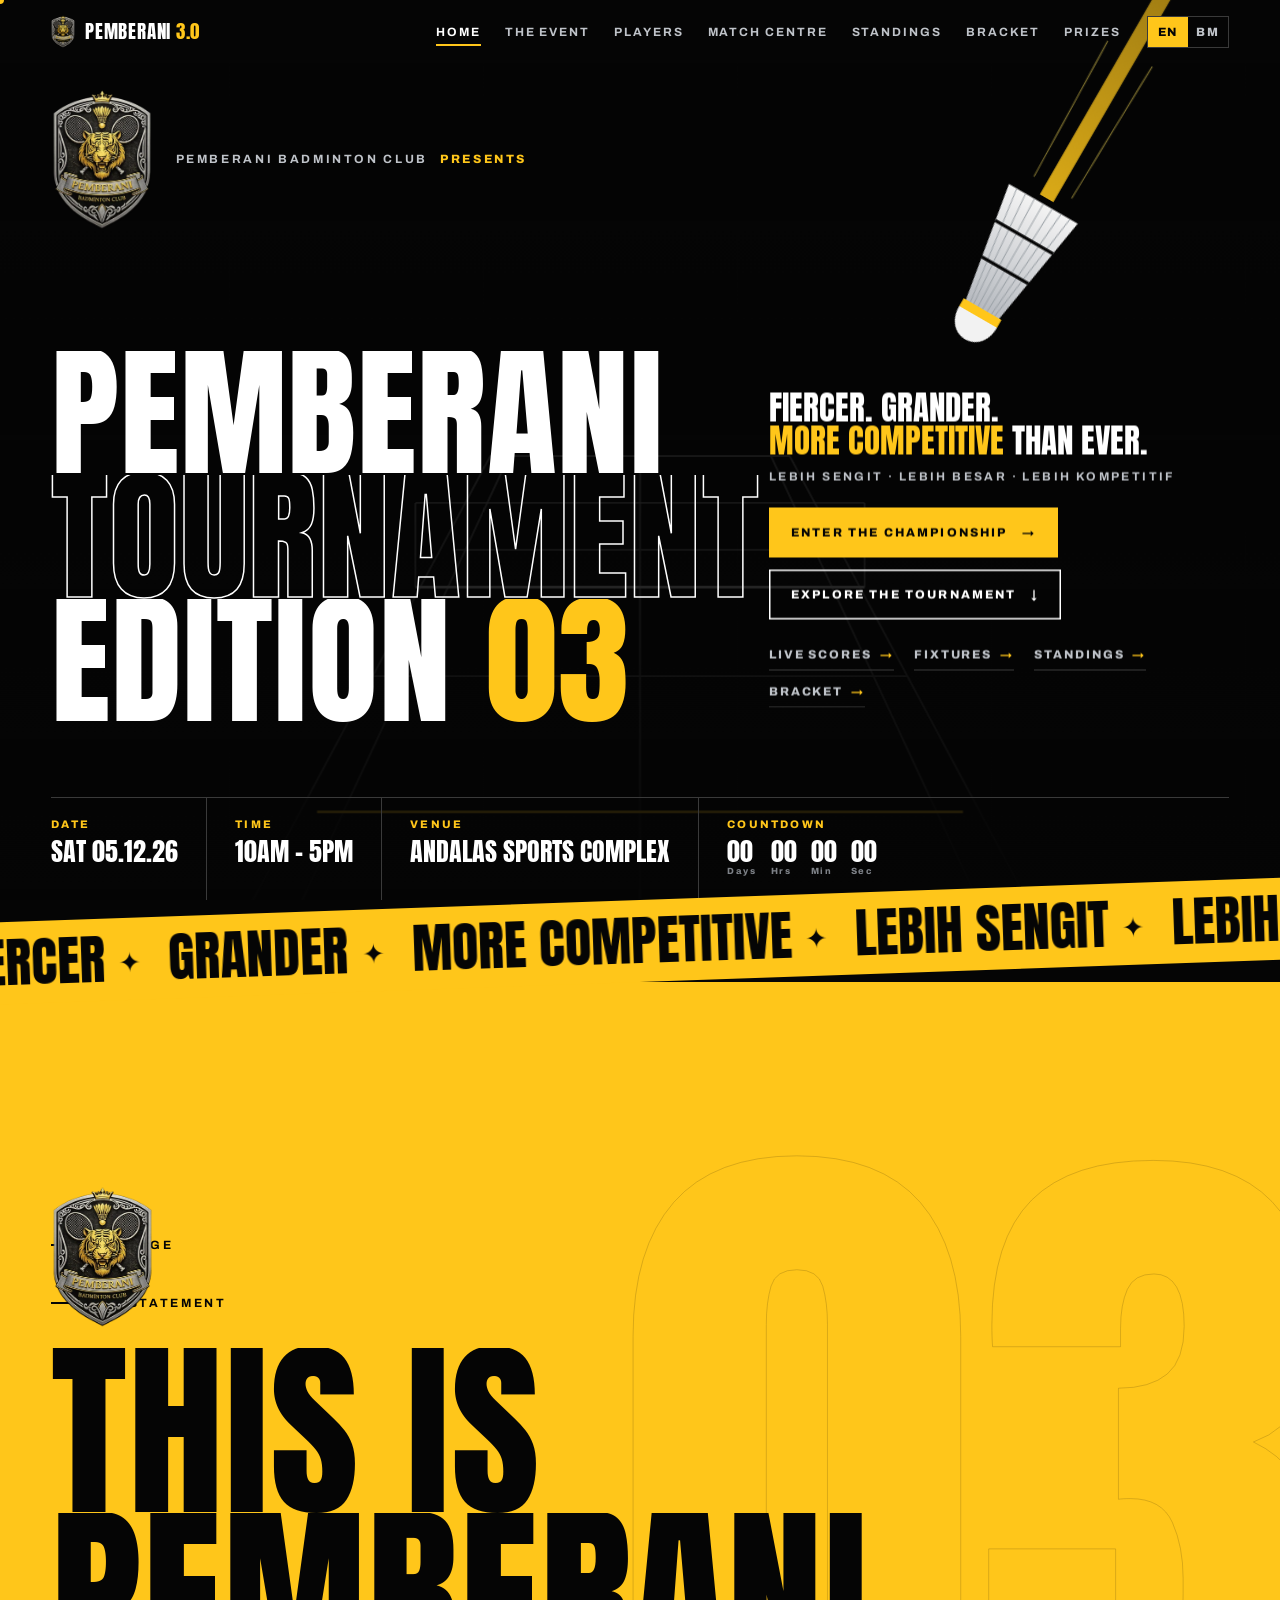
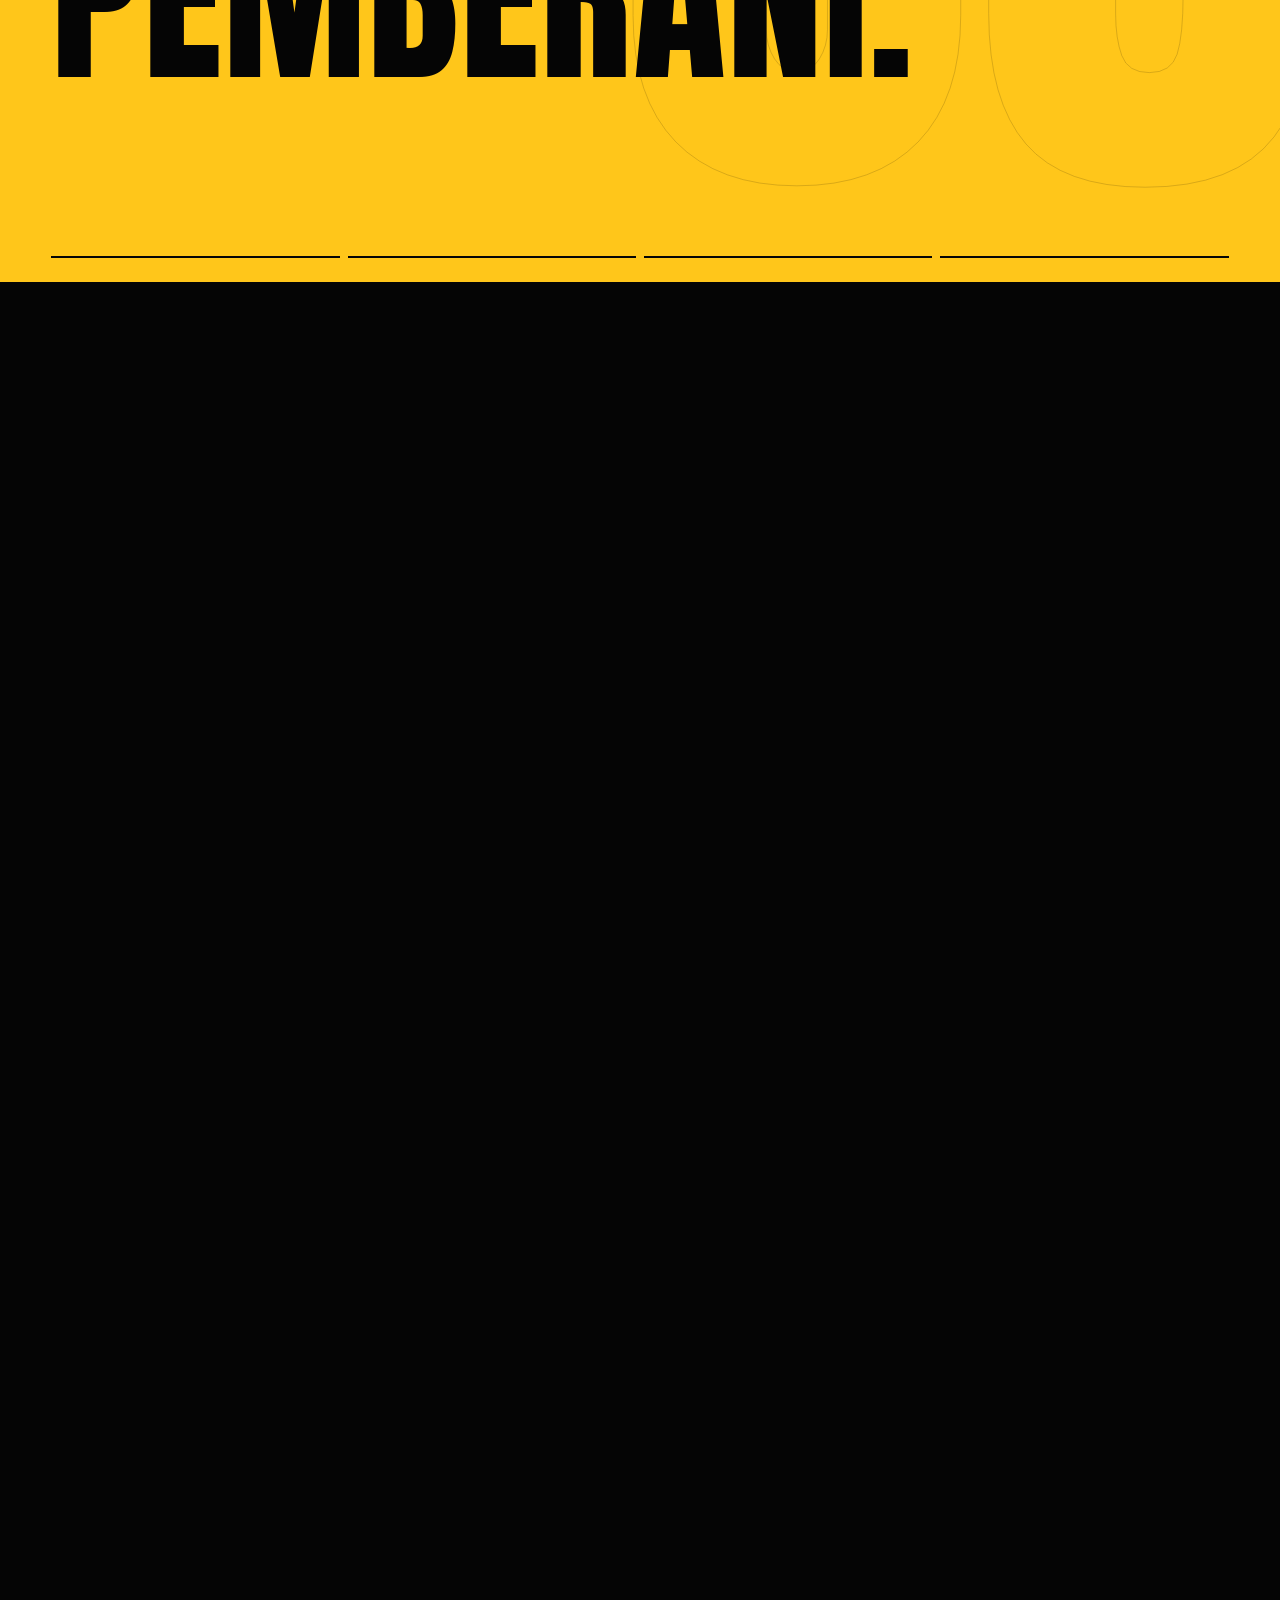
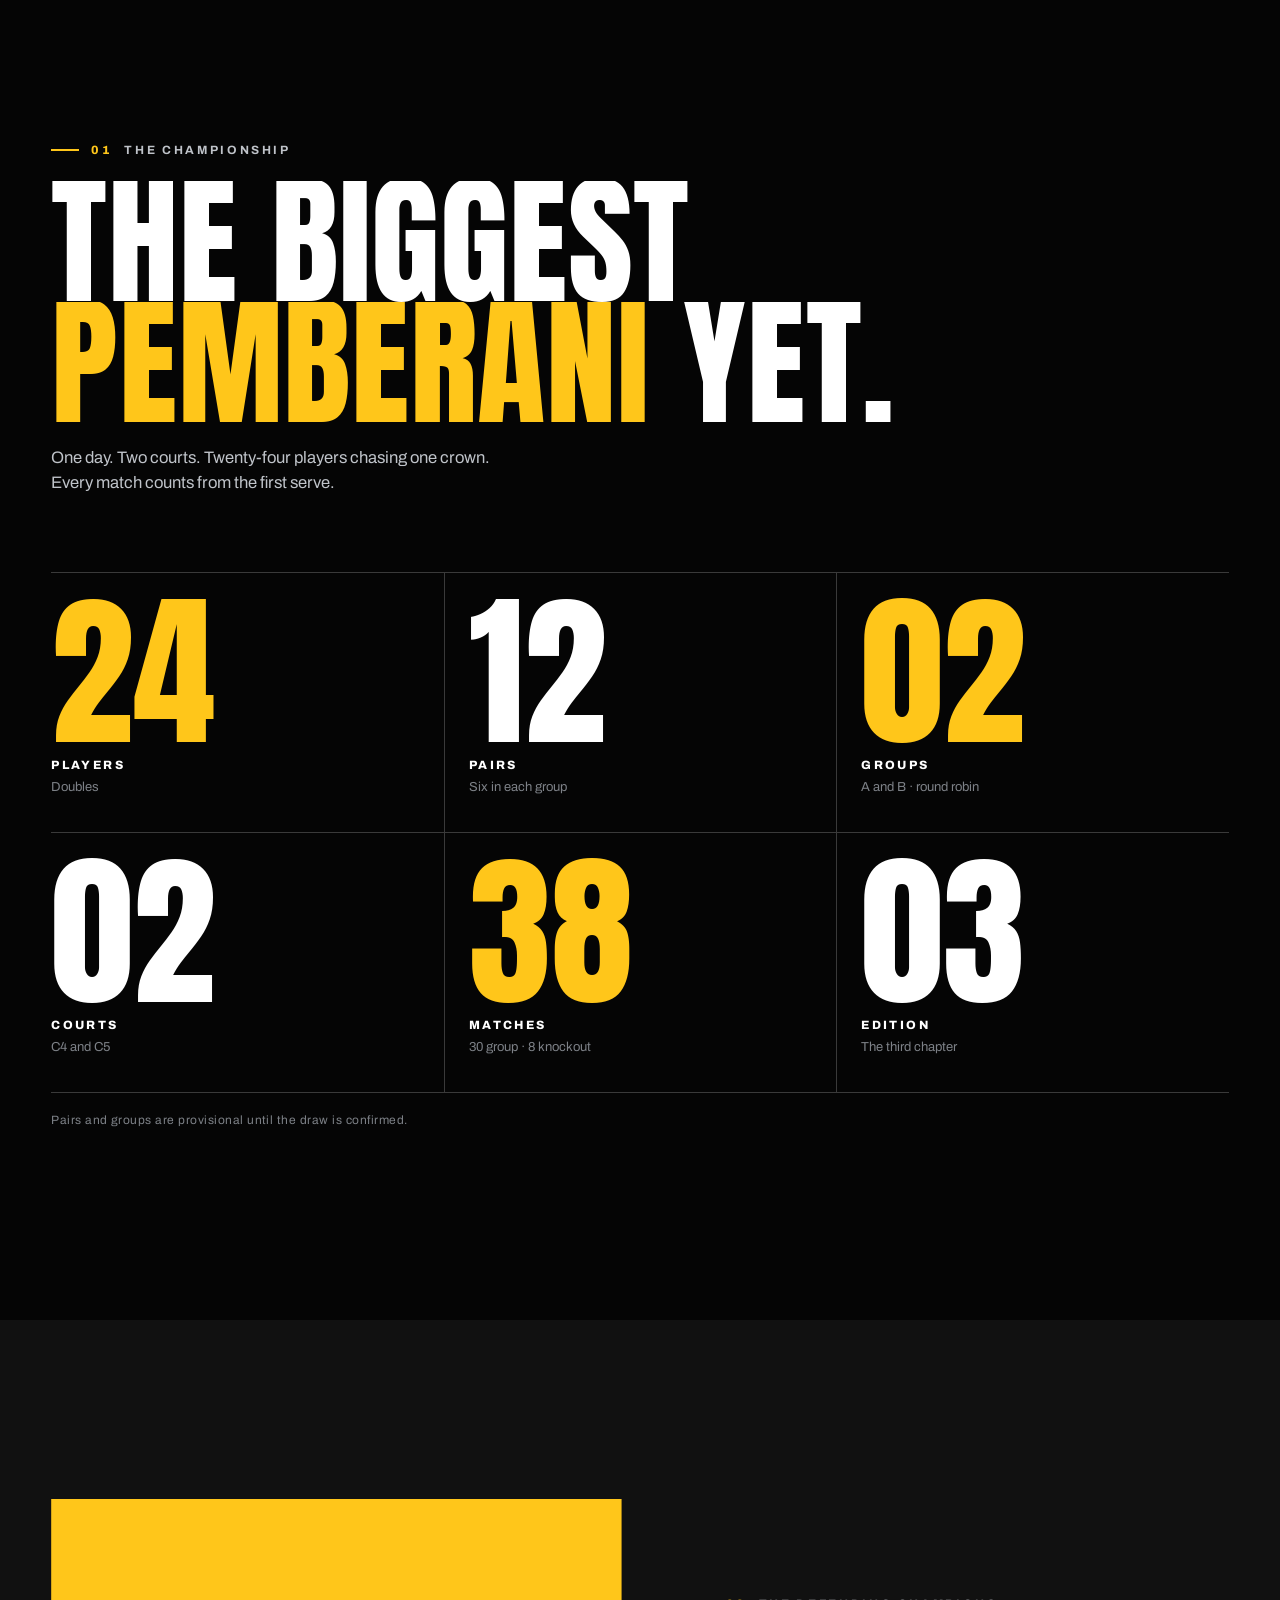
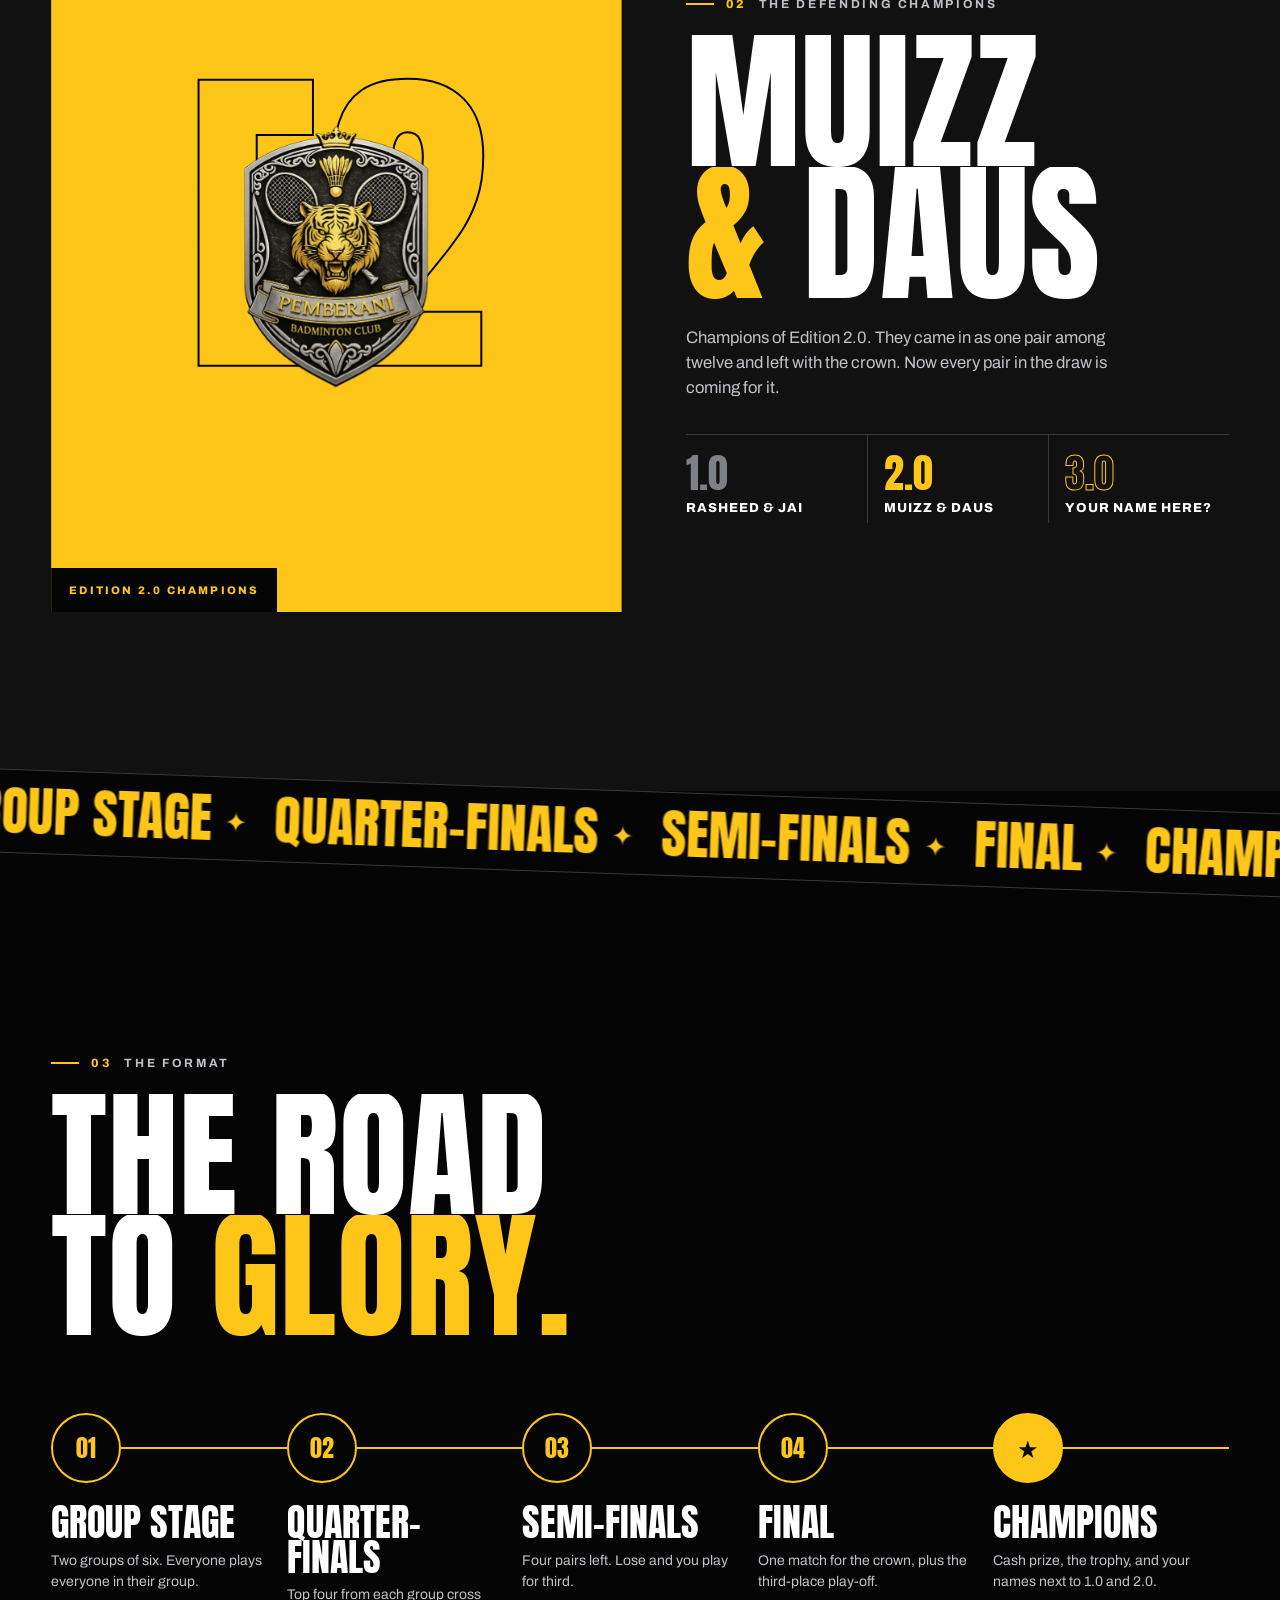
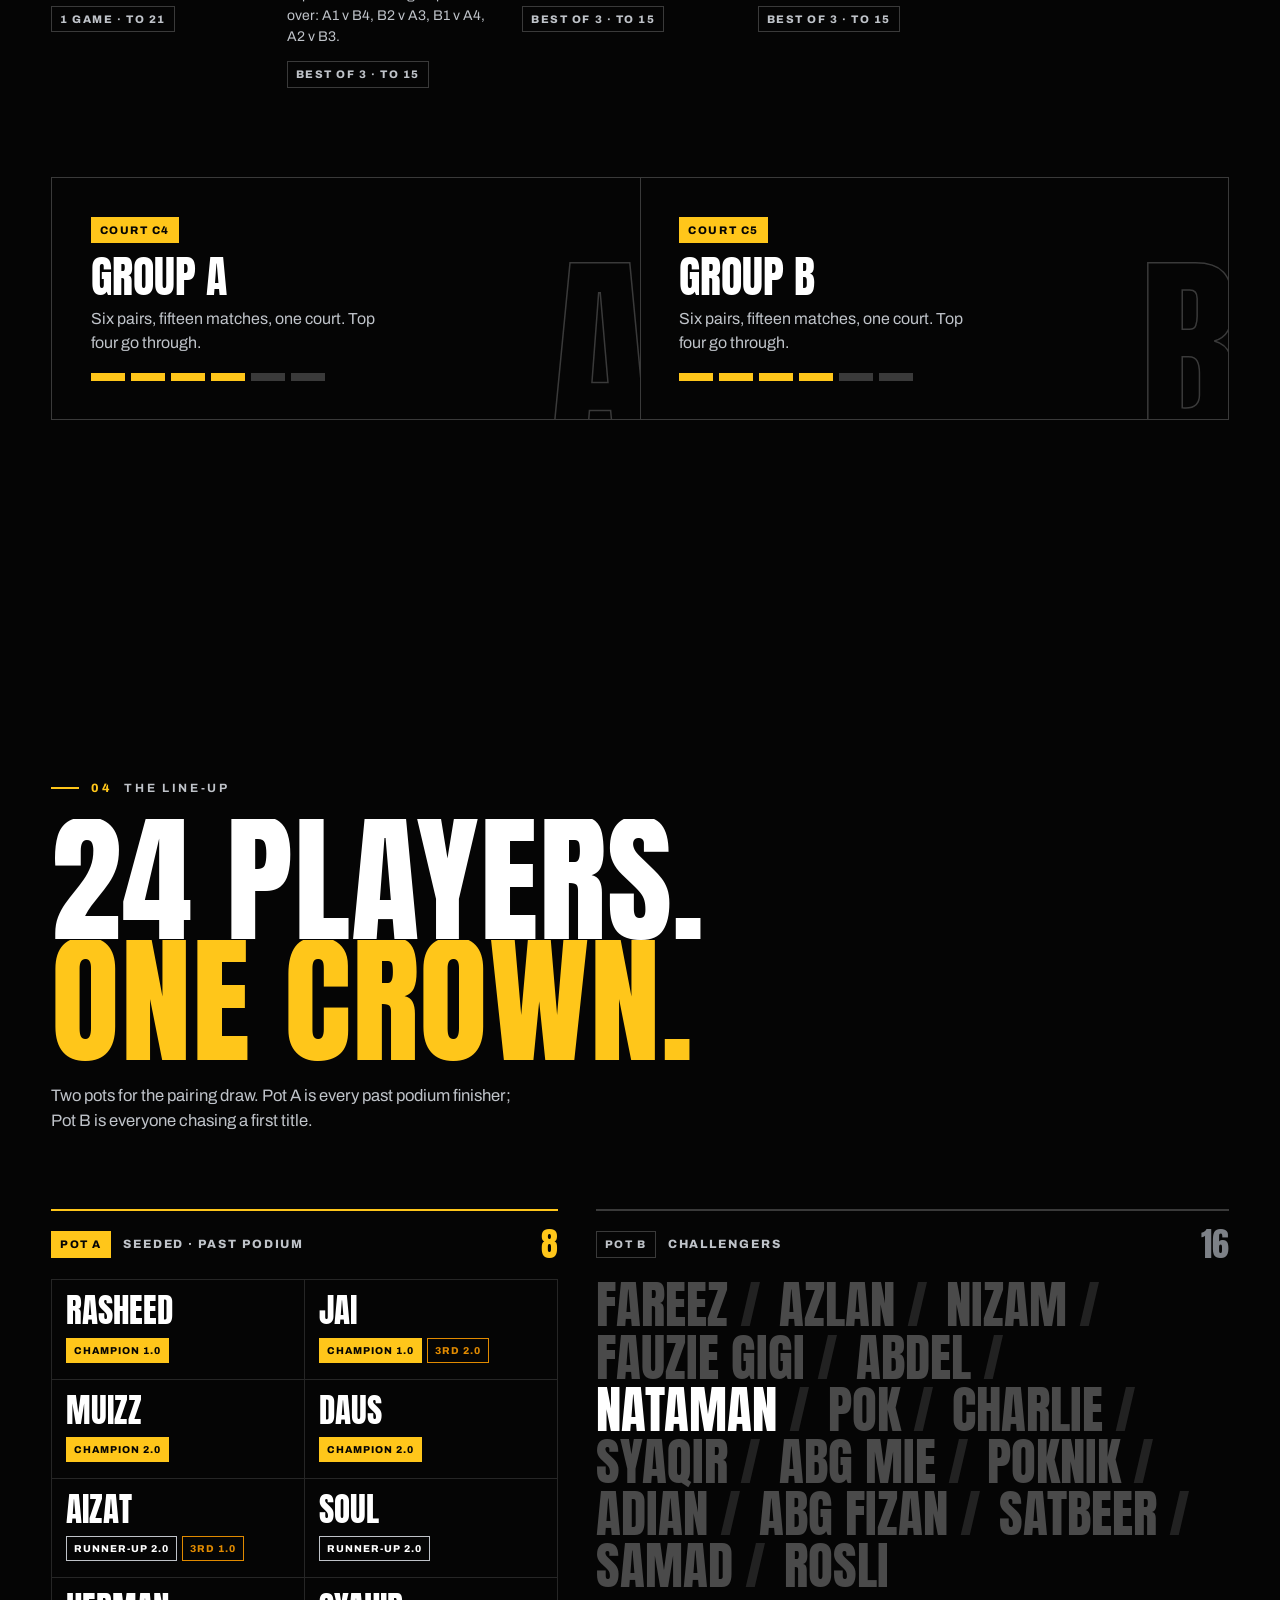
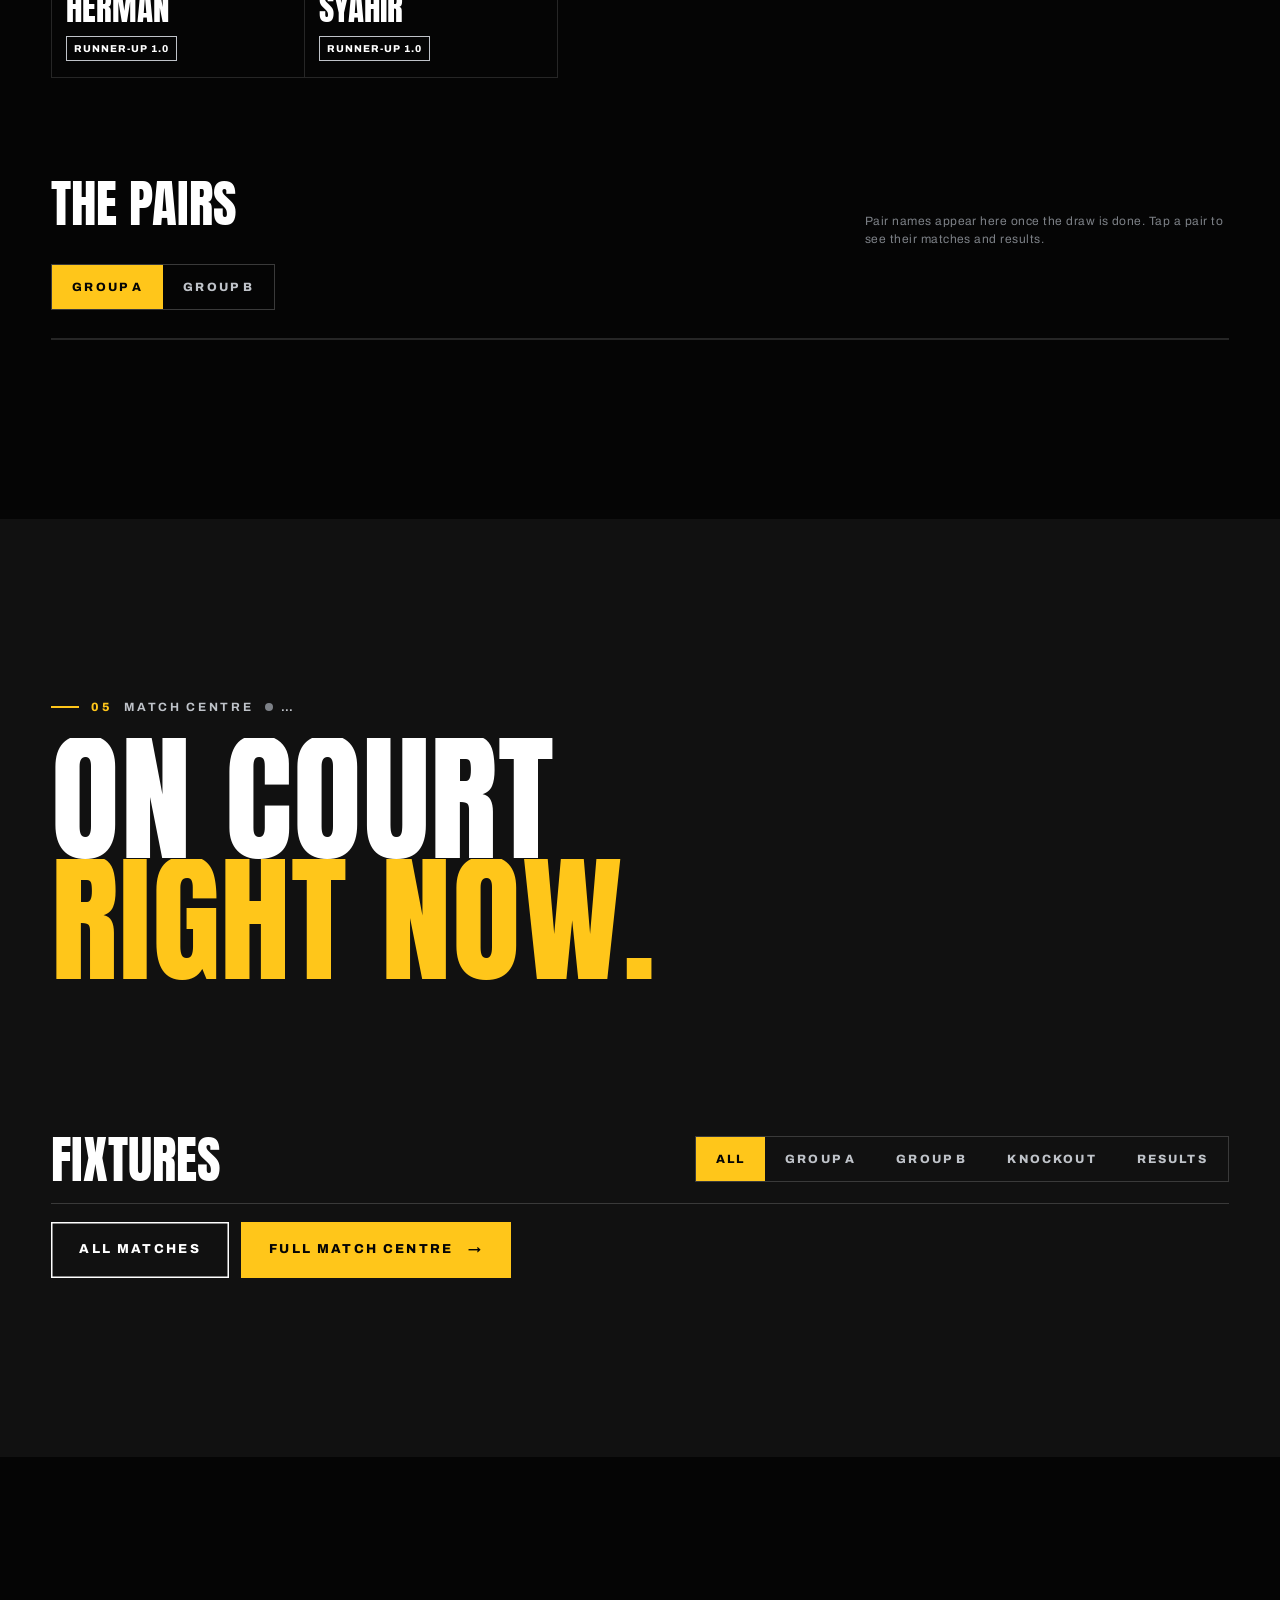
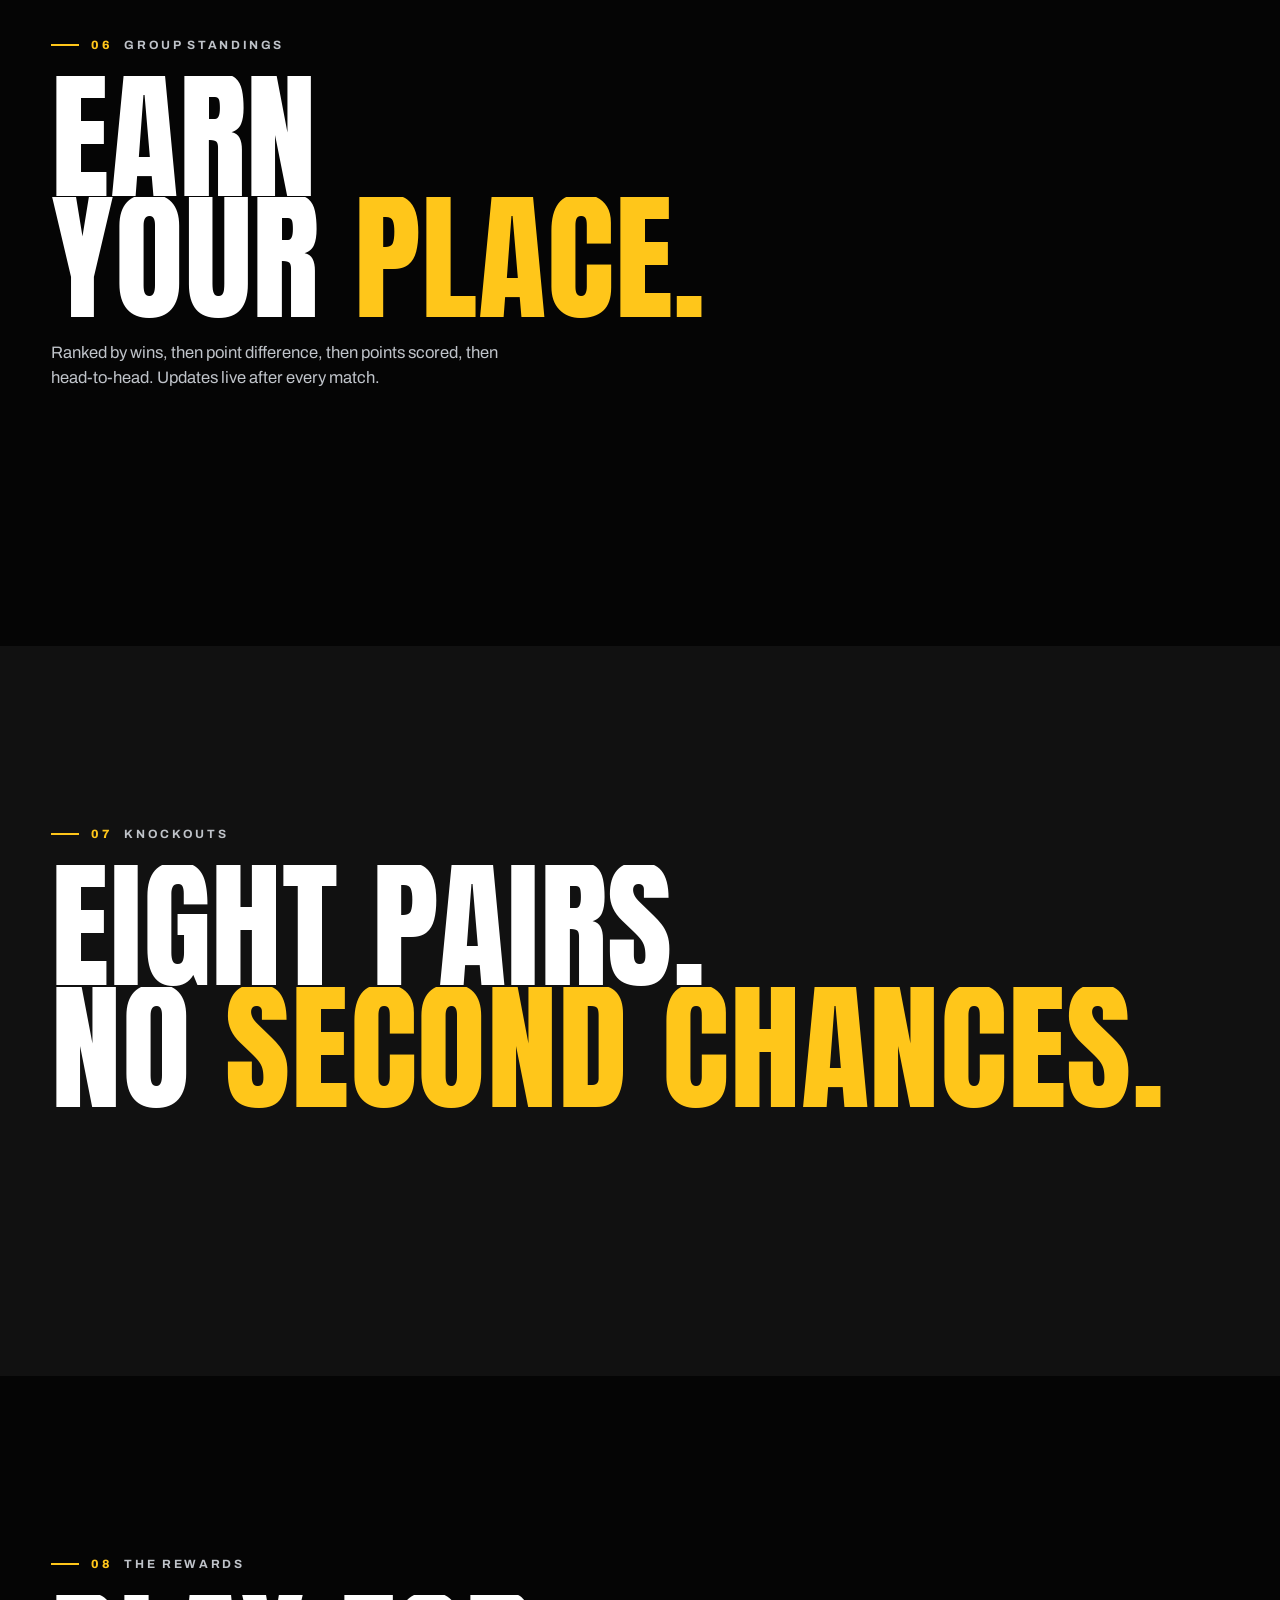
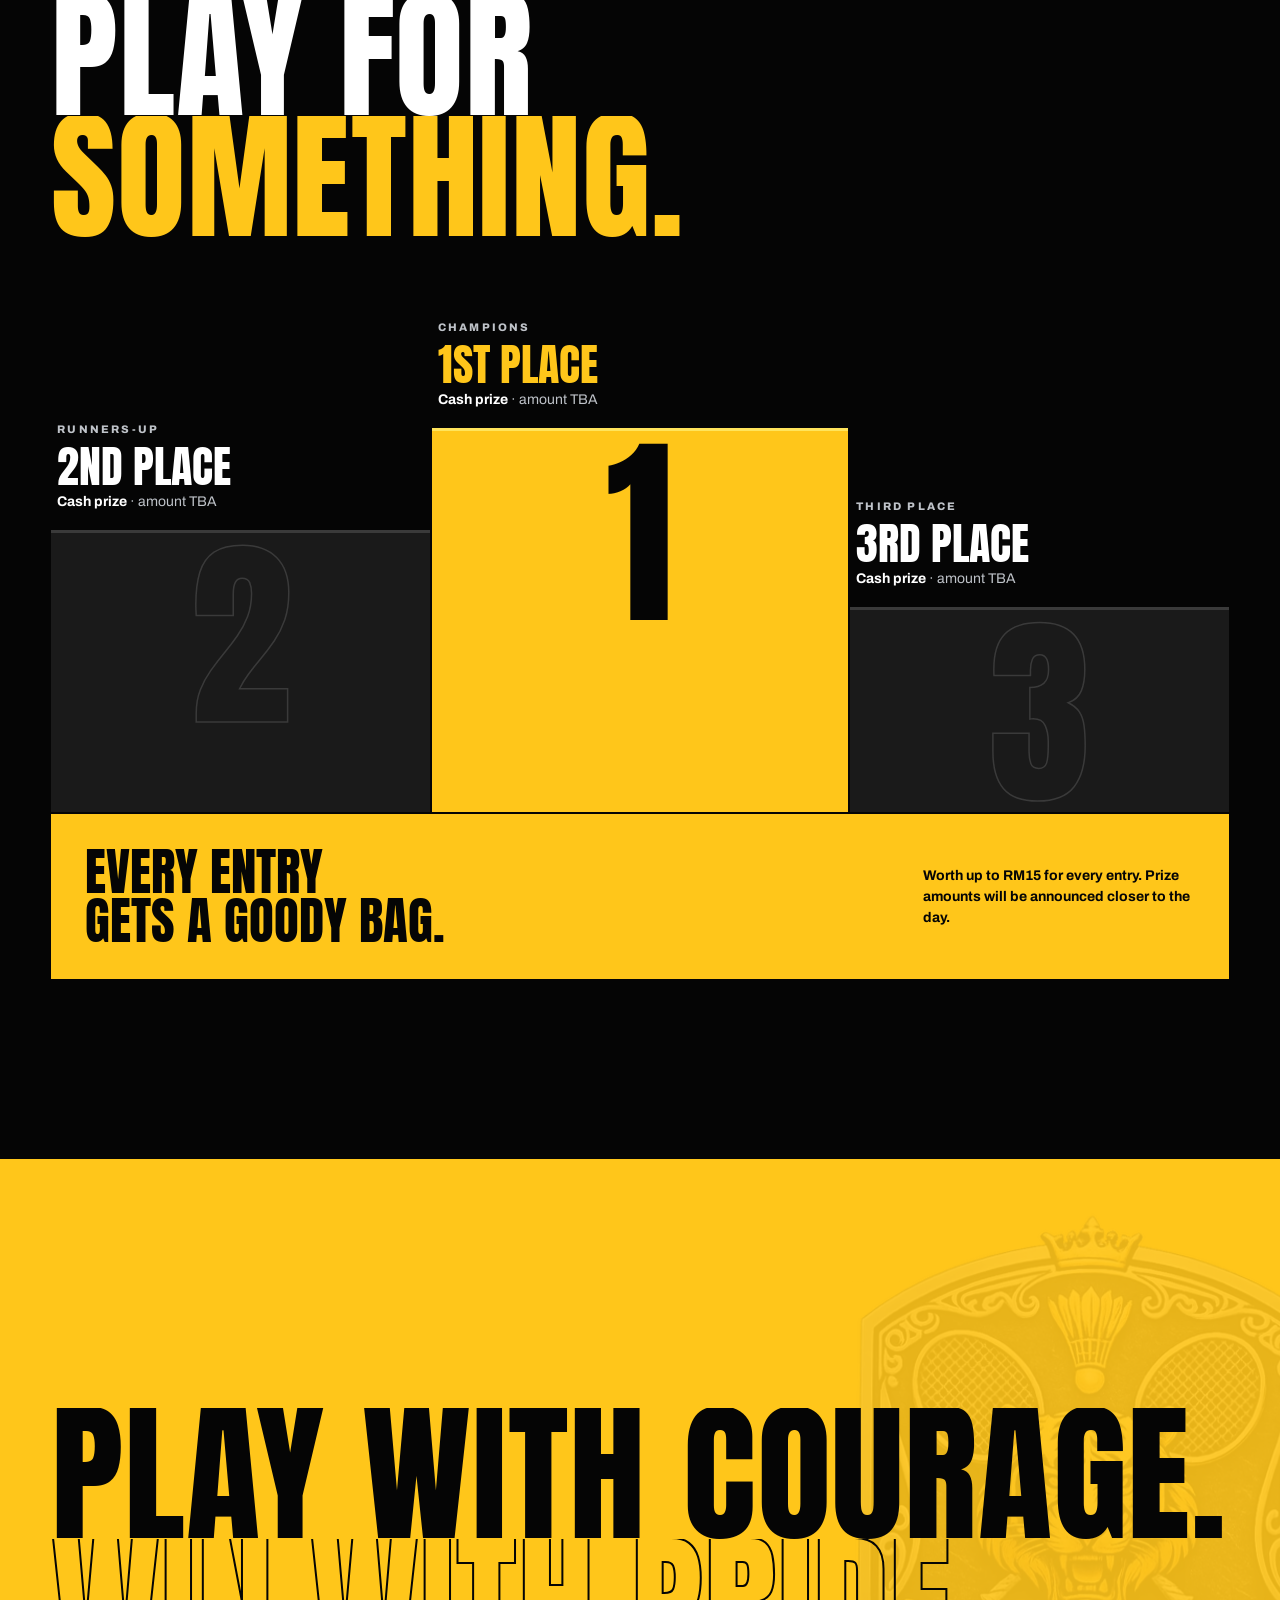
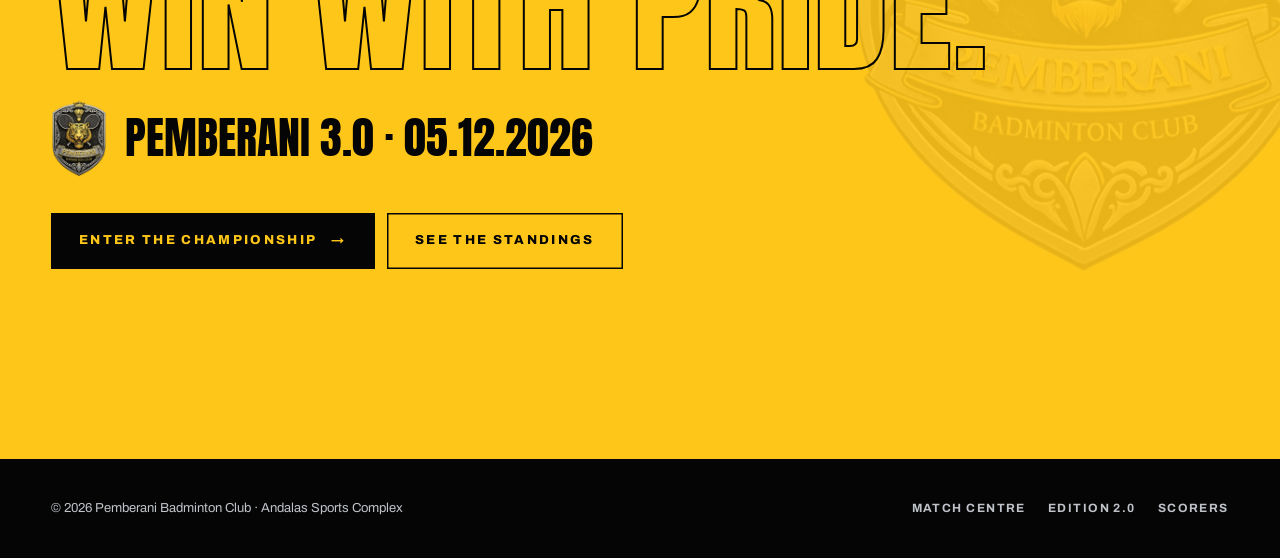
==== commit 1e5e298a: "Pemberani 3.0: smoother phone scrolling, quick navigation, pots, champions - Phones: no per-frame pa" ====
--- a/index.html
+++ b/index.html
@@ -107,6 +107,12 @@
         <a class="btn magnetic" href="live.html"><span data-i18n="cta.enter">Enter the championship</span> <span class="arr">→</span></a>
         <a class="btn ghost magnetic" href="#statement"><span data-i18n="cta.explore">Explore the tournament</span> <span class="arr">↓</span></a>
       </div>
+        <nav class="quick" aria-label="Quick links">
+          <a href="#match-centre"><span data-i18n="q.live">Live scores</span><i>→</i></a>
+          <a href="#fixtures-anchor"><span data-i18n="tb.fx">Fixtures</span><i>→</i></a>
+          <a href="#standings"><span data-i18n="q.table">Standings</span><i>→</i></a>
+          <a href="#bracket-sec"><span data-i18n="tb.bracket">Bracket</span><i>→</i></a>
+        </nav>
     </div>
   </div>
 
@@ -119,6 +125,8 @@
     </div>
   </div>
 </section>
+
+<div class="champ-banner" data-champion hidden></div>
 
 <div class="band-wrap" aria-hidden="true"><div class="band"><div class="track">
   <span>Fiercer</span><span>Grander</span><span>More competitive</span><span>Lebih sengit</span><span>Lebih besar</span><span>Lebih kompetitif</span>
@@ -172,17 +180,17 @@
 <section class="defending sec" id="champions" data-scene>
   <div class="wrap def-grid">
     <div class="photo def-photo missing">
-      <img data-photo="champions-e2" alt="Pok and Daus, Edition 2.0 champions" loading="lazy">
+      <img data-photo="champions-e2" alt="Muizz and Daus, Edition 2.0 champions" loading="lazy">
       <div class="fallback" aria-hidden="true"><span class="big">E2</span><img src="assets/e3/crest-480.webp" alt="" loading="lazy" width="480" height="669"></div>
       <span class="stamp" data-i18n="def.stamp">Edition 2.0 champions</span>
     </div>
     <div class="def-copy">
       <p class="label" data-reveal><b>02</b> <span data-i18n="def.k">The Defending Champions</span></p>
-      <h2 class="display" data-reveal="lines"><span class="ln" data-reveal-self><span style="--i:0">Pok</span></span><span class="ln" data-reveal-self><span style="--i:1"><span class="y">&amp;</span> Daus</span></span></h2>
+      <h2 class="display" data-reveal="lines"><span class="ln" data-reveal-self><span style="--i:0">Muizz</span></span><span class="ln" data-reveal-self><span style="--i:1"><span class="y">&amp;</span> Daus</span></span></h2>
       <p class="lede" data-reveal data-i18n="def.lede">Champions of Edition 2.0. They came in as one pair among twelve and left with the crown. Now every pair in the draw is coming for it.</p>
       <div class="hof" data-reveal>
         <div><div class="e">1.0</div><div class="nm">Rasheed &amp; Jai</div></div>
-        <div class="cur"><div class="e">2.0</div><div class="nm">Pok &amp; Daus</div></div>
+        <div class="cur"><div class="e">2.0</div><div class="nm">Muizz &amp; Daus</div></div>
         <div class="next"><div class="e">3.0</div><div class="nm" data-i18n="def.next">Your name here?</div></div>
       </div>
     </div>
@@ -221,20 +229,30 @@
   <div class="wrap">
     <div class="sec-head">
       <p class="label" data-reveal><b>04</b> <span data-i18n="lu.k">The Line-up</span></p>
-      <h2 class="display" data-reveal="lines"><span class="ln" data-reveal-self><span style="--i:0" data-i18n="lu.h1">Twelve pairs.</span></span><span class="ln" data-reveal-self><span style="--i:1" class="y" data-i18n="lu.h2">One crown.</span></span></h2>
-      <p class="lede" data-reveal data-i18n="lu.lede">Tap a pair to see their matches and results. Pair names appear here once the draw is confirmed.</p>
-    </div>
-    <div class="tabs" role="tablist" data-reveal>
+      <h2 class="display" data-reveal="lines"><span class="ln" data-reveal-self><span style="--i:0" data-i18n="lu.h1">24 players.</span></span><span class="ln" data-reveal-self><span style="--i:1" class="y" data-i18n="lu.h2">One crown.</span></span></h2>
+      <p class="lede" data-reveal data-i18n="lu.lede">Two pots for the pairing draw. Pot A is every past podium finisher; Pot B is everyone chasing a first title.</p>
+    </div>
+
+    <div class="pots">
+      <div class="pot" data-reveal>
+        <div class="pot-hd"><span class="tag y">Pot A</span><span class="pot-t" data-i18n="pot.a">Seeded · past podium</span><b>8</b></div>
+        <div class="seeds" id="potA"></div>
+      </div>
+      <div class="pot" data-reveal style="--i:1">
+        <div class="pot-hd"><span class="tag">Pot B</span><span class="pot-t" data-i18n="pot.b">Challengers</span><b>16</b></div>
+        <div class="names" id="potB"></div>
+      </div>
+    </div>
+
+    <div class="pairs-head">
+      <h3 data-i18n="lu.ph">The pairs</h3>
+      <p class="prov" data-i18n="lu.pp">Pair names appear here once the draw is done. Tap a pair to see their matches and results.</p>
+    </div>
+    <div class="tabs" role="tablist">
       <button role="tab" data-pg="G1" aria-selected="true" data-i18n="g.a">Group A</button>
       <button role="tab" data-pg="G2" aria-selected="false" data-i18n="g.b">Group B</button>
     </div>
     <div class="pairs" id="pairs" data-group="G1"></div>
-
-    <div class="roster">
-      <p class="label" data-reveal data-i18n="lu.rk">The players</p>
-      <h3 data-reveal data-i18n="lu.rh">All <span class="y">24</span></h3>
-      <div class="names" id="names" data-reveal></div>
-    </div>
   </div>
 </section>
 <dialog class="profile" id="profile"></dialog>
@@ -247,7 +265,8 @@
       <h2 class="display" data-reveal="lines"><span class="ln" data-reveal-self><span style="--i:0" data-i18n="mc.h1">On court</span></span><span class="ln" data-reveal-self><span style="--i:1" class="y" data-i18n="mc.h2">right now.</span></span></h2>
     </div>
     <div class="courts" id="courts" data-reveal></div>
-    <div class="fx-tools">
+    <div class="recent" id="recent" hidden></div>
+    <div class="fx-tools" id="fixtures-anchor">
       <h3 data-i18n="mc.fx">Fixtures</h3>
       <div class="tabs" role="tablist">
         <button role="tab" data-fx="all" aria-selected="true" data-i18n="fx.all">All</button>
@@ -334,6 +353,14 @@
 </section>
 </main>
 
+<nav class="tabbar" aria-label="Quick links">
+  <a href="#match-centre"><svg viewBox="0 0 20 20" aria-hidden="true"><circle cx="10" cy="10" r="2.4" fill="currentColor" stroke="none"/><path d="M6.2 6.2a5.4 5.4 0 0 0 0 7.6M13.8 6.2a5.4 5.4 0 0 1 0 7.6M3.6 3.6a9 9 0 0 0 0 12.8M16.4 3.6a9 9 0 0 1 0 12.8"/></svg><span data-i18n="tb.live">Live</span></a>
+  <a href="#fixtures-anchor"><svg viewBox="0 0 20 20" aria-hidden="true"><path d="M3 5h14M3 10h14M3 15h9"/></svg><span data-i18n="tb.fx">Fixtures</span></a>
+  <a href="#standings"><svg viewBox="0 0 20 20" aria-hidden="true"><path d="M3 4h14v12H3zM3 8h14M3 12h14M8 4v12"/></svg><span data-i18n="tb.table">Table</span></a>
+  <a href="#bracket-sec"><svg viewBox="0 0 20 20" aria-hidden="true"><path d="M2 4h5v4H2M2 12h5v4H2M7 6h3v8H7M10 10h8"/></svg><span data-i18n="tb.bracket">Bracket</span></a>
+  <a href="#players"><svg viewBox="0 0 20 20" aria-hidden="true"><circle cx="7.5" cy="7" r="3"/><path d="M2 17c0-3 2.4-5 5.5-5s5.5 2 5.5 5M13.5 4.3a3 3 0 0 1 0 5.4M15.5 12.3c1.6.7 2.5 2.4 2.5 4.7"/></svg><span data-i18n="tb.players">Players</span></a>
+</nav>
+
 <footer class="foot">
   <div class="wrap">
     <span>© 2026 Pemberani Badminton Club · Andalas Sports Complex</span>
--- a/css/e3.css
+++ b/css/e3.css
@@ -90,7 +90,7 @@
 
 /* ── chrome: progress, nav, menu, cursor, top ───────────── */
 .progress { position: fixed; inset: 0 0 auto; height: 3px; z-index: 120; pointer-events: none; }
-.progress i { display: block; height: 100%; background: var(--y); transform-origin: left; transform: scaleX(var(--sp, 0)); }
+.progress i { display: block; height: 100%; background: var(--y); transform-origin: left; transform: scaleX(0); will-change: transform; }
 
 .nav {
   position: fixed; inset: 0 0 auto; z-index: 100; height: 68px; display: flex; align-items: center;
@@ -147,7 +147,7 @@
 .to-top.show { opacity: 1; transform: none; pointer-events: auto; }
 .to-top:hover { background: var(--y); color: var(--black); }
 .to-top svg.ring { position: absolute; inset: -1px; width: calc(100% + 2px); height: calc(100% + 2px); transform: rotate(-90deg); }
-.to-top svg.ring circle { fill: none; stroke: var(--y); stroke-width: 2; stroke-dasharray: 163; stroke-dashoffset: calc(163 - 163 * var(--sp, 0)); }
+.to-top svg.ring circle { fill: none; stroke: var(--y); stroke-width: 2; stroke-dasharray: 163; stroke-dashoffset: 163; }
 .to-top .arrow { transition: transform .4s var(--ease); }
 .to-top:hover .arrow { transform: translateY(-3px); }
 
@@ -227,7 +227,7 @@
 .band-wrap { position: relative; z-index: 2; overflow: hidden; padding: 3vw 0; margin: -3vw 0; pointer-events: none; }
 .band { background: var(--y); color: var(--black); overflow: hidden; padding: 14px 0; transform: rotate(-2deg); margin: 0 -4vw; }
 .band.dark { background: var(--black); color: var(--y); border-block: 1px solid var(--line-2); transform: rotate(2deg); }
-.band .track { display: flex; width: max-content; transform: translateX(var(--mx, 0px)); }
+.band .track { display: flex; width: max-content; will-change: transform; }
 .band span { font-family: var(--display); font-size: clamp(28px, 4.2vw, 64px); line-height: 1; text-transform: uppercase; white-space: nowrap; padding-right: .5em; }
 .band span::after { content: "✦"; font-size: .5em; vertical-align: .35em; padding-left: .5em; }
 
@@ -517,7 +517,7 @@
 .finale { min-height: 100vh; min-height: 100svh; background: var(--y); color: var(--black); display: flex; flex-direction: column; justify-content: center; overflow: hidden; padding: 120px 0 60px; isolation: isolate; }
 .finale .display { font-size: clamp(64px, min(14vw, 17svh), 250px); }
 .finale .ln:nth-child(2) > span { color: transparent; -webkit-text-stroke: 2px var(--black); }
-.finale .crest { position: absolute; z-index: -1; right: -4vw; top: 50%; width: clamp(240px, 38vw, 620px); transform: translateY(calc(-50% + var(--p, 0) * -18%)) rotate(calc(var(--p, 0) * 12deg - 6deg)); opacity: .12; mix-blend-mode: multiply; }
+.finale .crest { position: absolute; z-index: -1; right: -4vw; top: 50%; width: clamp(240px, 38vw, 620px); transform: translateY(calc(-50% + var(--p, 0) * -18%)) rotate(calc(var(--p, 0) * 12deg - 6deg)); opacity: .1; }
 .finale .ed { display: flex; align-items: center; gap: 18px; margin-top: 28px; font-family: var(--display); font-size: clamp(28px, 3.4vw, 54px); text-transform: uppercase; }
 .finale .ed img { width: 56px; }
 .finale .btn-row { margin-top: 36px; }
@@ -707,3 +707,130 @@
   .court-hd .cn { font-size: 34px; }
 }
 @media (max-width: 360px) { .hero-shuttle { display: none; } }
+
+/* ── round 3: smooth scrolling on phones ── */
+/* desktop: moving layers get their own GPU layer */
+html:not(.touch) .hero-bg, html:not(.touch) .hero-type, html:not(.touch) .hero-shuttle,
+html:not(.touch) .statement .ghost-num, html:not(.touch) .finale .crest, html:not(.touch) .def-photo img { will-change: transform; }
+/* touch: bands drift on their own (compositor-only), no scroll work */
+@keyframes marquee { to { transform: translate3d(-50%, 0, 0); } }
+html.touch .band .track { animation: marquee 28s linear infinite; }
+html.touch .band.dark .track { animation-direction: reverse; animation-duration: 34s; }
+/* the pinned statement uses the large viewport so nothing peeks through when Safari's toolbar hides */
+.statement .pin { height: 100vh; height: 100lvh; }
+.statement .meter { bottom: calc(24px + env(safe-area-inset-bottom)); }
+@media (max-width: 860px) { .statement { height: 300vh; } }
+@media (prefers-reduced-motion: reduce) { html.touch .band .track { animation: none !important; } }
+
+/* ── round 3: navigation alignment ─────────────────────── */
+.nav { height: 64px; }
+.nav .wrap { height: 100%; align-items: center; gap: 20px; }
+.nav .brand, .nav:not(.solid) .brand { opacity: 1; pointer-events: auto; }
+.brand { font-size: 19px; line-height: 1; white-space: nowrap; }
+.brand img { width: 24px; }
+.nav-links { gap: 24px; align-items: center; }
+.nav-links a { padding: 8px 0; line-height: 1; }
+.nav .live-pill.on, .lang { height: 32px; }
+.nav .live-pill.on { align-items: center; padding: 0 10px; }
+.lang button { min-height: 0; height: 100%; }
+.menu-btn { width: 40px; height: 40px; }
+.hero-top { padding-top: 88px; }
+@media (max-width: 1100px) {
+  .nav .wrap { gap: 8px; }
+  .nav .brand { margin-right: auto; }
+  .nav .lang, .nav .live-pill.on { margin-left: 0; }
+  .nav .live-pill.on + .lang { margin-left: 0; }
+}
+@media (max-width: 560px) { .nav .brand .bt { display: inline; } .brand { font-size: 17px; } }
+@media (max-width: 370px) { .nav .brand .bt { display: none; } }
+
+/* ── round 3: hero quick links ─────────────────────────── */
+.quick { display: grid; grid-template-columns: repeat(4, auto); gap: 6px 18px; margin-top: 20px; }
+.quick a { display: inline-flex; align-items: center; gap: 8px; padding: 6px 0; font-size: 12px; font-weight: 800; letter-spacing: .16em; text-transform: uppercase; color: var(--silver); border-bottom: 1.5px solid var(--line-2); transition: color .25s, border-color .25s; }
+.quick a i { font-style: normal; color: var(--y); transition: transform .3s var(--ease); }
+.quick a:hover { color: var(--white); border-color: var(--y); }
+.quick a:hover i { transform: translateX(3px); }
+@media (max-width: 1100px) { .quick { grid-template-columns: repeat(4, auto); justify-content: start; } }
+@media (max-width: 560px) {
+  .quick { grid-template-columns: 1fr 1fr; gap: 8px; margin-top: 12px; }
+  .quick a { justify-content: space-between; padding: 12px 14px; border: 1px solid var(--line-2); color: var(--white); min-height: 46px; }
+}
+
+/* ── round 3: phone tab bar ────────────────────────────── */
+.tabbar { display: none; }
+@media (max-width: 860px) {
+  .tabbar {
+    position: fixed; left: 0; right: 0; bottom: 0; z-index: 95; display: grid; grid-template-columns: repeat(5, 1fr);
+    background: rgba(5,5,5,.96); border-top: 1px solid var(--line-2);
+    padding: 6px 4px calc(6px + env(safe-area-inset-bottom));
+    transform: translateY(110%); transition: transform .45s var(--ease);
+  }
+  .tabbar.show, .tabbar.always { transform: none; }
+  .tabbar a { display: flex; flex-direction: column; align-items: center; justify-content: center; gap: 4px; min-height: 48px; font-size: 10px; font-weight: 800; letter-spacing: .08em; text-transform: uppercase; color: var(--dim); }
+  .tabbar svg { width: 22px; height: 22px; fill: none; stroke: currentColor; stroke-width: 1.6; stroke-linecap: round; stroke-linejoin: round; }
+  .tabbar a.active { color: var(--y); }
+  .menu-open .tabbar { transform: translateY(110%); }
+  body.tabbar-on .to-top { bottom: calc(82px + env(safe-area-inset-bottom)); }
+  body.tabbar-on .demo-banner { bottom: calc(82px + env(safe-area-inset-bottom)); }
+  body.tabbar-on .foot { padding-bottom: calc(100px + env(safe-area-inset-bottom)); }
+}
+
+/* ── round 3: pots ─────────────────────────────────────── */
+.pots { display: grid; grid-template-columns: 1fr 1.25fr; gap: clamp(20px, 3vw, 40px); margin-bottom: clamp(56px, 8vw, 100px); }
+.pot { border-top: 2px solid var(--line-2); padding-top: 16px; }
+.pot:first-child { border-top-color: var(--y); }
+.pot-hd { display: flex; align-items: center; gap: 12px; margin-bottom: 18px; }
+.pot-hd .pot-t { font-size: 12px; font-weight: 800; letter-spacing: .16em; text-transform: uppercase; color: var(--silver); }
+.pot-hd b { margin-left: auto; font-family: var(--display); font-weight: 400; font-size: 34px; line-height: 1; color: var(--dim); }
+.pot:first-child .pot-hd b { color: var(--y); }
+.seeds { display: grid; grid-template-columns: 1fr 1fr; gap: 1px; background: var(--line); border: 1px solid var(--line); }
+.seed { background: var(--black); padding: 14px 14px 16px; display: flex; flex-direction: column; gap: 10px; transition: background .3s; }
+.seed:hover { background: var(--char); }
+.seed .sn { font-family: var(--display); font-size: clamp(28px, 2.6vw, 40px); line-height: 1; text-transform: uppercase; }
+.chips { display: flex; flex-wrap: wrap; gap: 5px; }
+.chip { font-size: 10px; font-weight: 800; letter-spacing: .1em; text-transform: uppercase; padding: 4px 7px; border: 1px solid var(--line-2); color: var(--silver); white-space: nowrap; }
+.chip.c1 { background: var(--y); border-color: var(--y); color: var(--black); }
+.chip.c2 { border-color: var(--silver); color: var(--white); }
+.chip.c3 { border-color: var(--orange); color: var(--orange); }
+.pot .names { font-size: clamp(30px, 4vw, 62px); }
+.pot .names span { color: #4a4a4a; }
+.pot .names span.lit, .pot .names span:hover { color: var(--white); }
+.pairs-head { display: flex; flex-wrap: wrap; align-items: baseline; justify-content: space-between; gap: 6px 20px; margin-bottom: 16px; }
+.pairs-head h3 { margin: 0; font-family: var(--display); font-weight: 400; font-size: clamp(36px, 4vw, 60px); line-height: 1; text-transform: uppercase; }
+.pairs-head .prov { margin: 0; max-width: 52ch; }
+@media (max-width: 860px) { .pots { grid-template-columns: 1fr; } }
+
+/* ── round 3: latest results ───────────────────────────── */
+.recent { margin-top: 28px; }
+.recent .label { margin-bottom: 12px; }
+.recent-row { display: grid; grid-template-columns: repeat(4, minmax(0, 1fr)); gap: 10px; }
+.rc { background: var(--black); border: 1px solid var(--line-2); padding: 12px 14px; display: grid; grid-template-columns: 1fr auto; grid-template-areas: "l l" "a s" "b s"; gap: 4px 10px; align-items: center; }
+.rc-l { grid-area: l; font-size: 10px; font-weight: 800; letter-spacing: .14em; color: var(--dim); text-transform: uppercase; }
+.rc-n { font-size: 13px; font-weight: 700; text-transform: uppercase; color: var(--silver); white-space: nowrap; overflow: hidden; text-overflow: ellipsis; }
+.rc-n:nth-of-type(2) { grid-area: a; } .rc-n:nth-of-type(3) { grid-area: b; }
+.rc-n.w { color: var(--y); }
+.rc-s { grid-area: s; font-family: var(--display); font-size: 18px; text-align: right; }
+@media (max-width: 860px) {
+  .recent-row { grid-template-columns: none; grid-auto-flow: column; grid-auto-columns: 72%; overflow-x: auto; scroll-snap-type: x mandatory; scrollbar-width: none; margin: 0 calc(-1 * var(--gut)); padding: 0 var(--gut); scroll-padding-inline: var(--gut); }
+  .recent-row::-webkit-scrollbar { display: none; }
+  .rc { scroll-snap-align: start; }
+}
+
+/* ── round 3: champion announcement ────────────────────── */
+.champ-banner { background: var(--y); color: var(--black); padding: 26px 0; position: relative; z-index: 3; }
+.champ-banner[hidden] { display: none; }
+.champ-banner .wrap { display: flex; align-items: center; gap: 18px; }
+.champ-banner img { width: 56px; height: auto; }
+.champ-banner .label { color: var(--black); }
+.champ-banner b { display: block; font-family: var(--display); font-weight: 400; font-size: clamp(38px, 7vw, 96px); line-height: .95; text-transform: uppercase; }
+
+/* ── round 3: qualification markers ────────────────────── */
+.qs { font-style: normal; font-size: 9.5px; font-weight: 800; letter-spacing: .1em; padding: 2px 5px; vertical-align: 2px; margin-left: 4px; text-transform: uppercase; }
+.qs.in { background: var(--y); color: var(--black); }
+.qs.out { border: 1px solid var(--line-2); color: var(--dim); }
+.tbl .r.is-out .nm, .tbl .r.is-out .pos { color: var(--dim); }
+.tbl .note.legend { margin-top: 6px; gap: 6px; flex-wrap: wrap; }
+.tbl .note.legend .qs { margin: 0 4px 0 0; }
+.live-hero .display { line-height: .92; }
+@media (min-width: 561px) { .quick { display: flex; flex-wrap: wrap; gap: 6px 20px; } .quick a { white-space: nowrap; } }
+@media (min-width: 1101px) { .hero-shuttle { top: 11%; } }
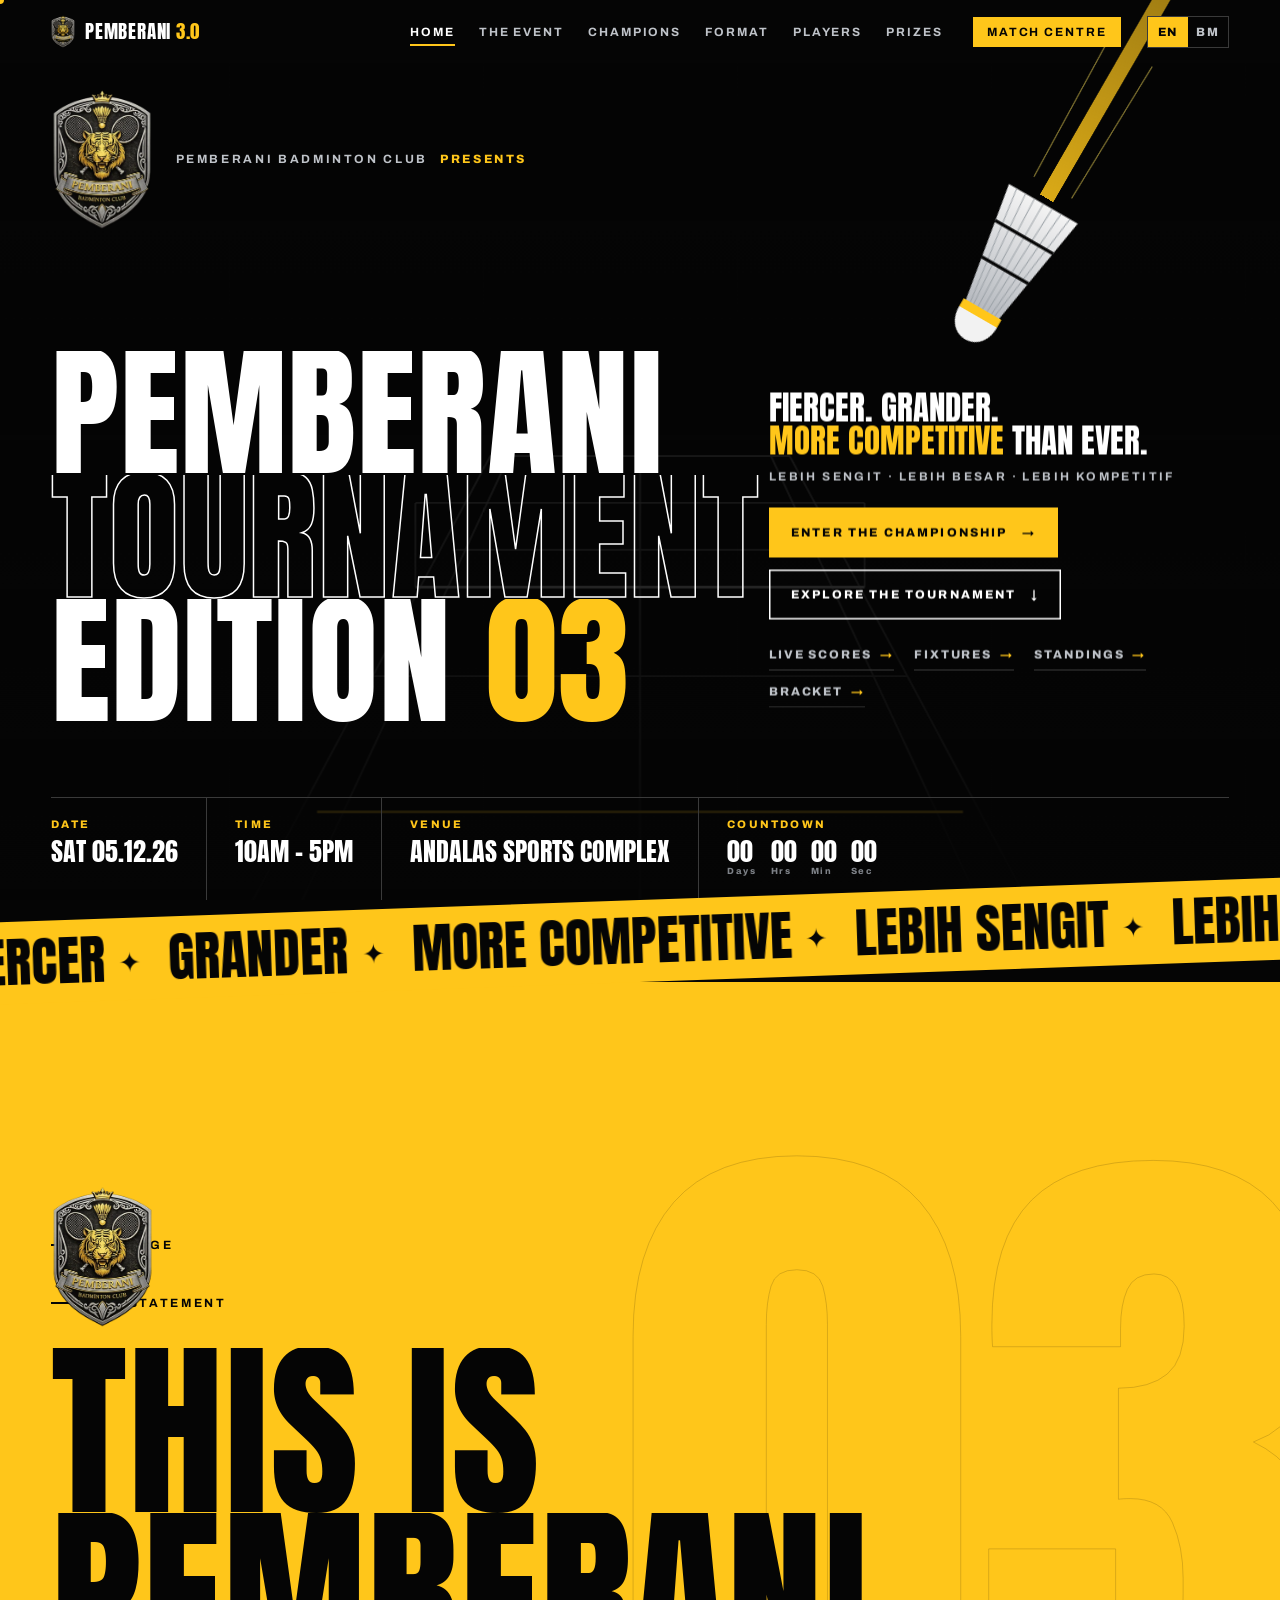
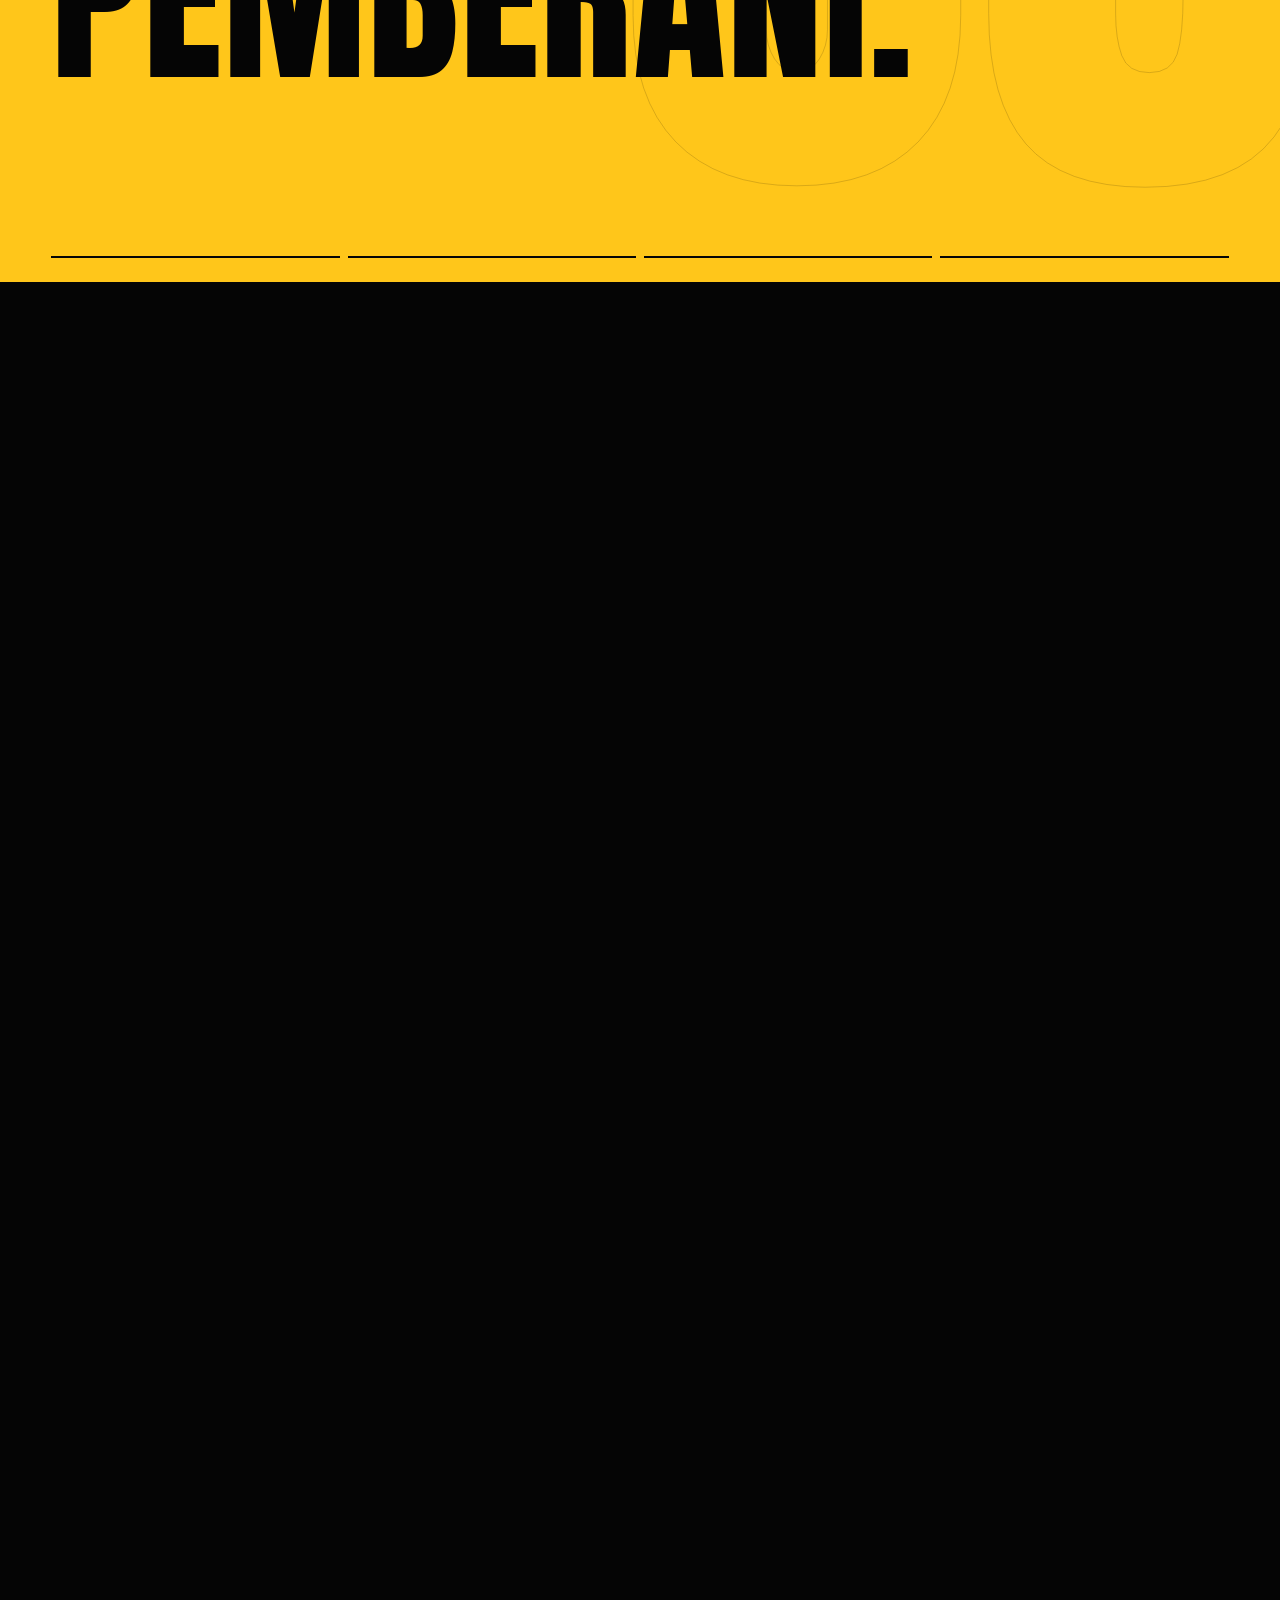
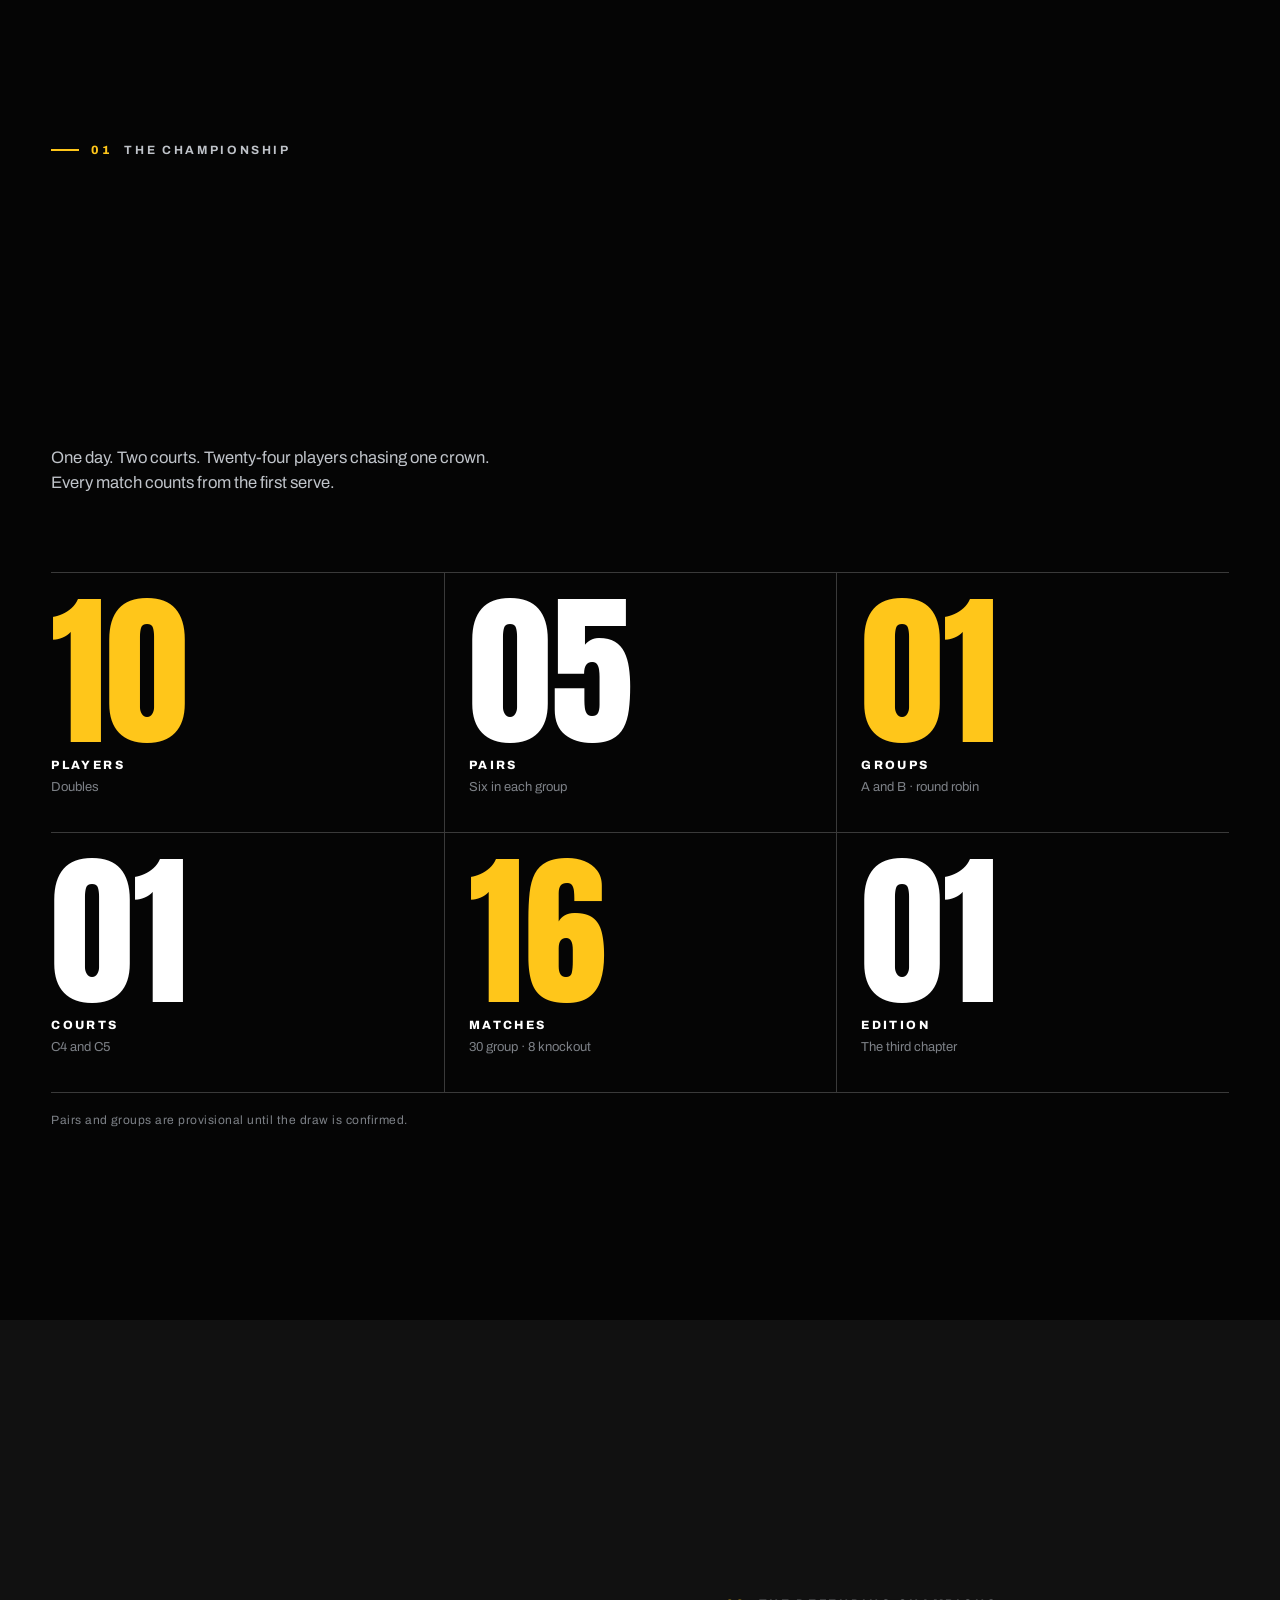
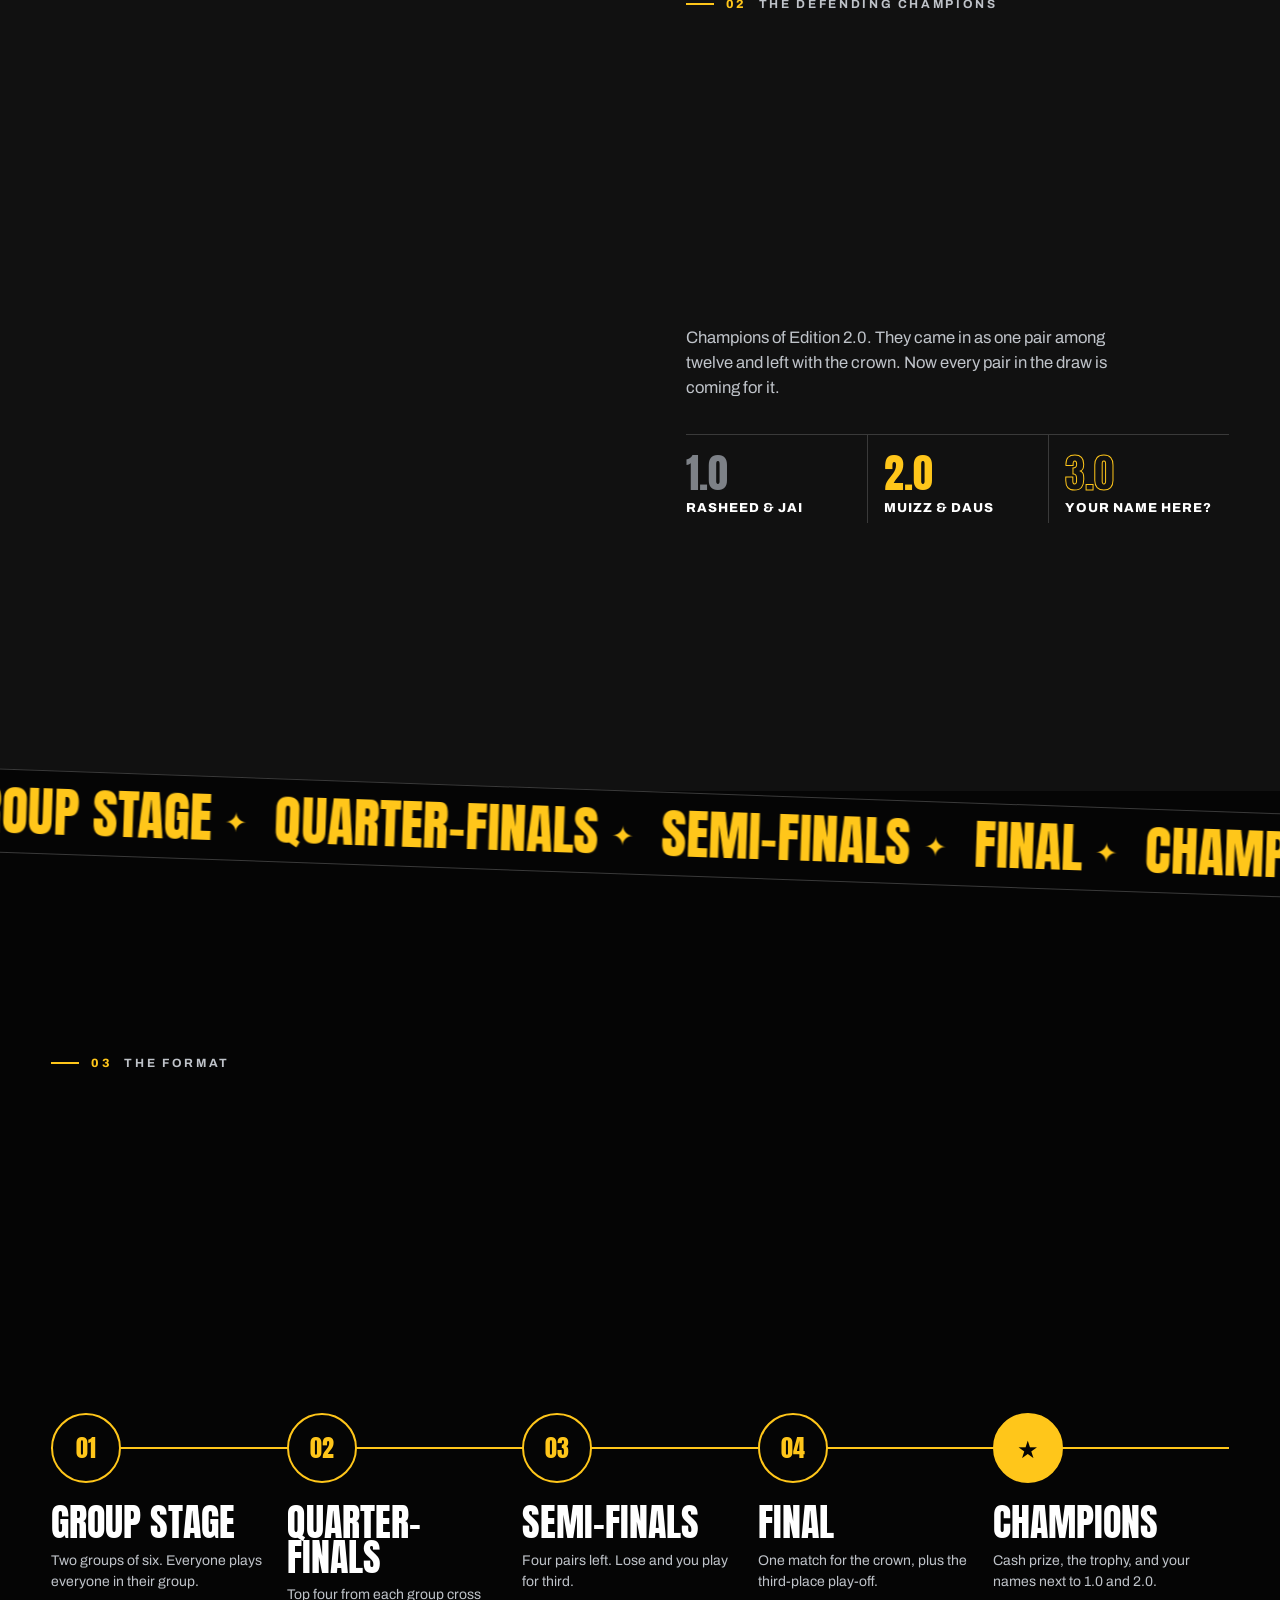
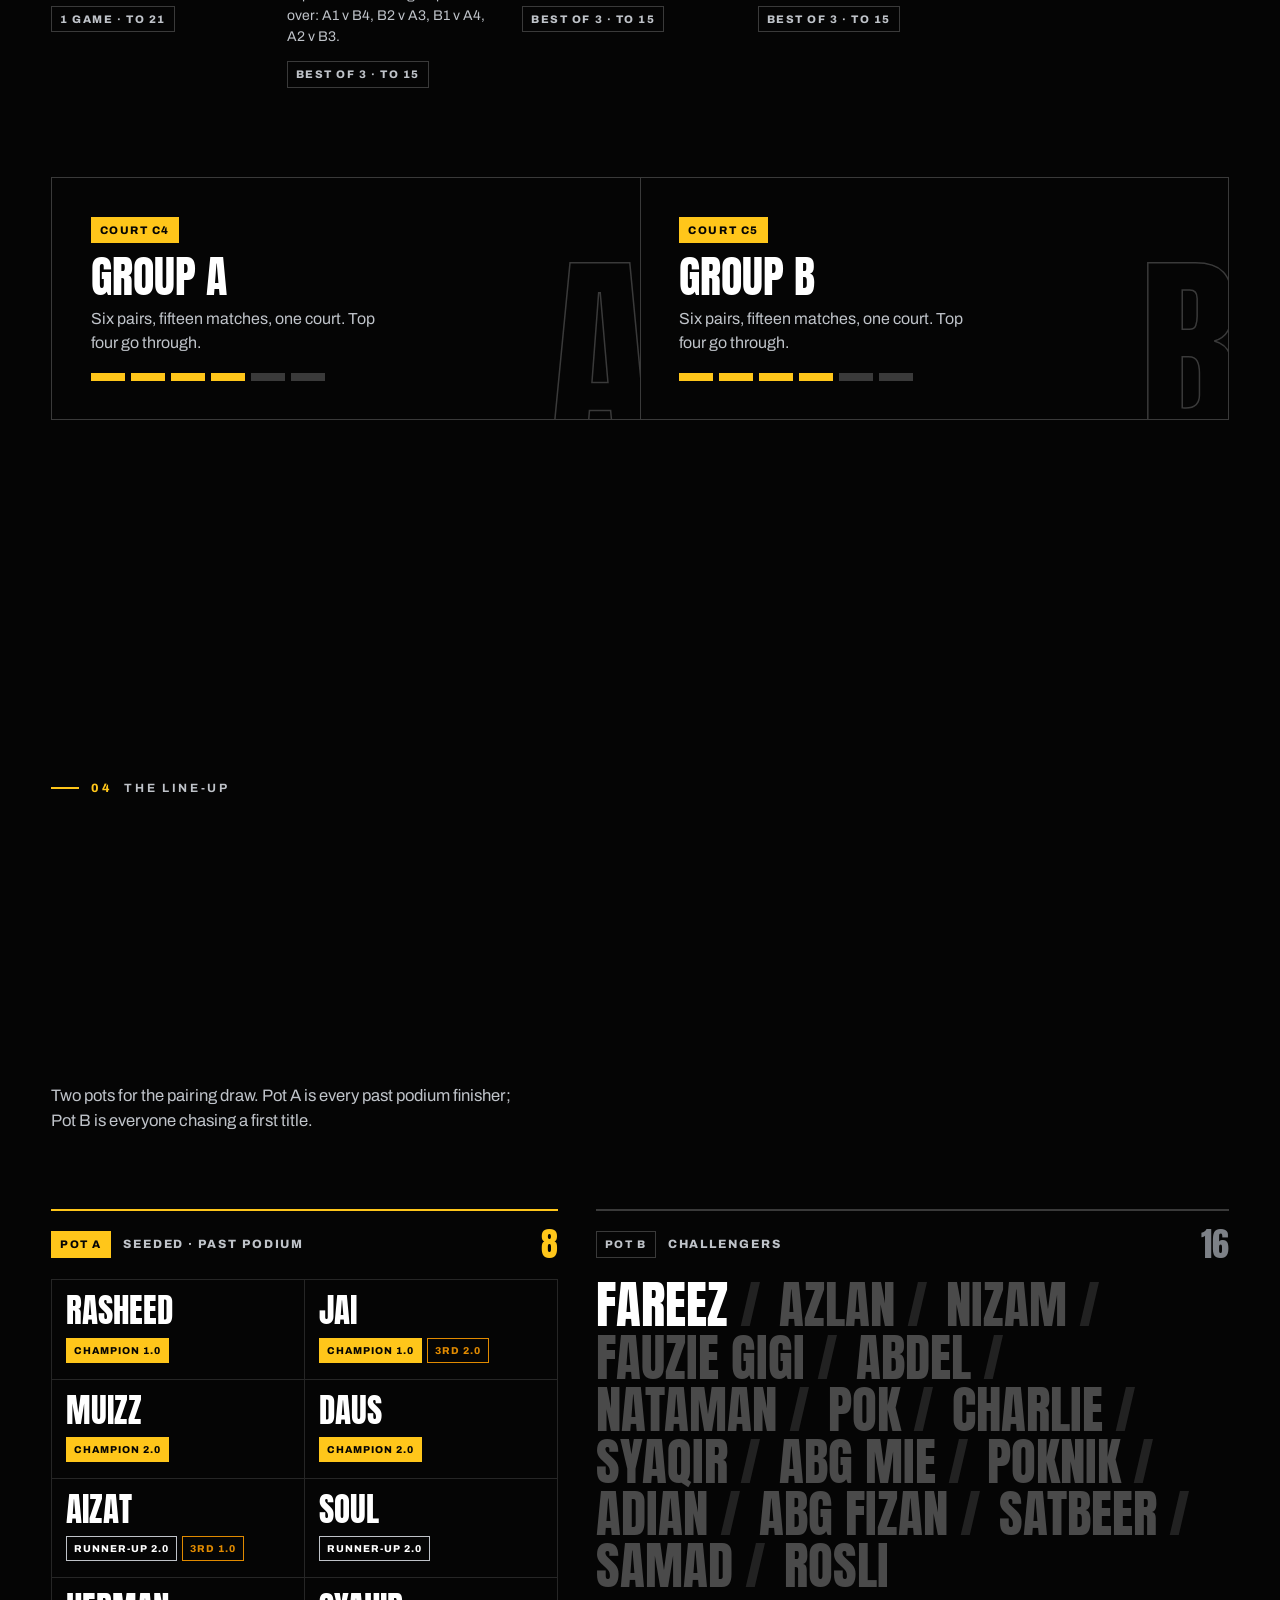
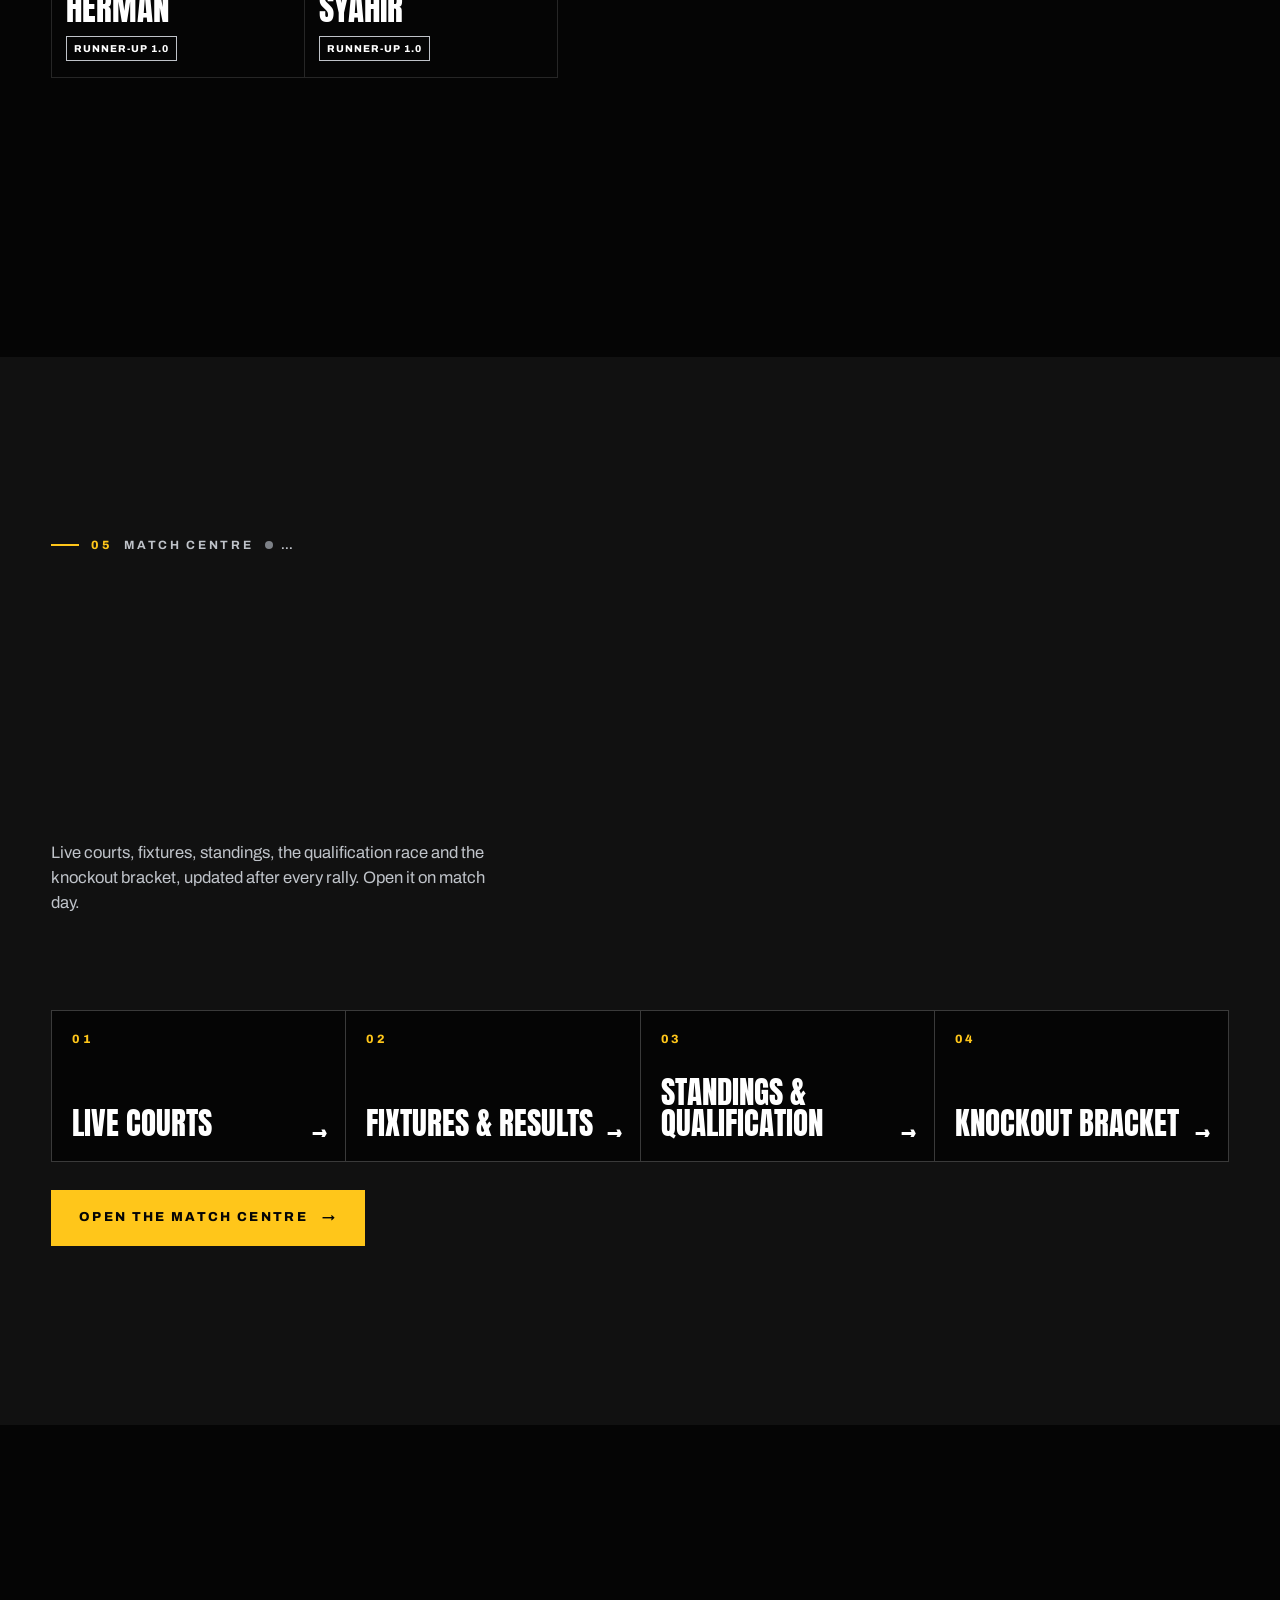
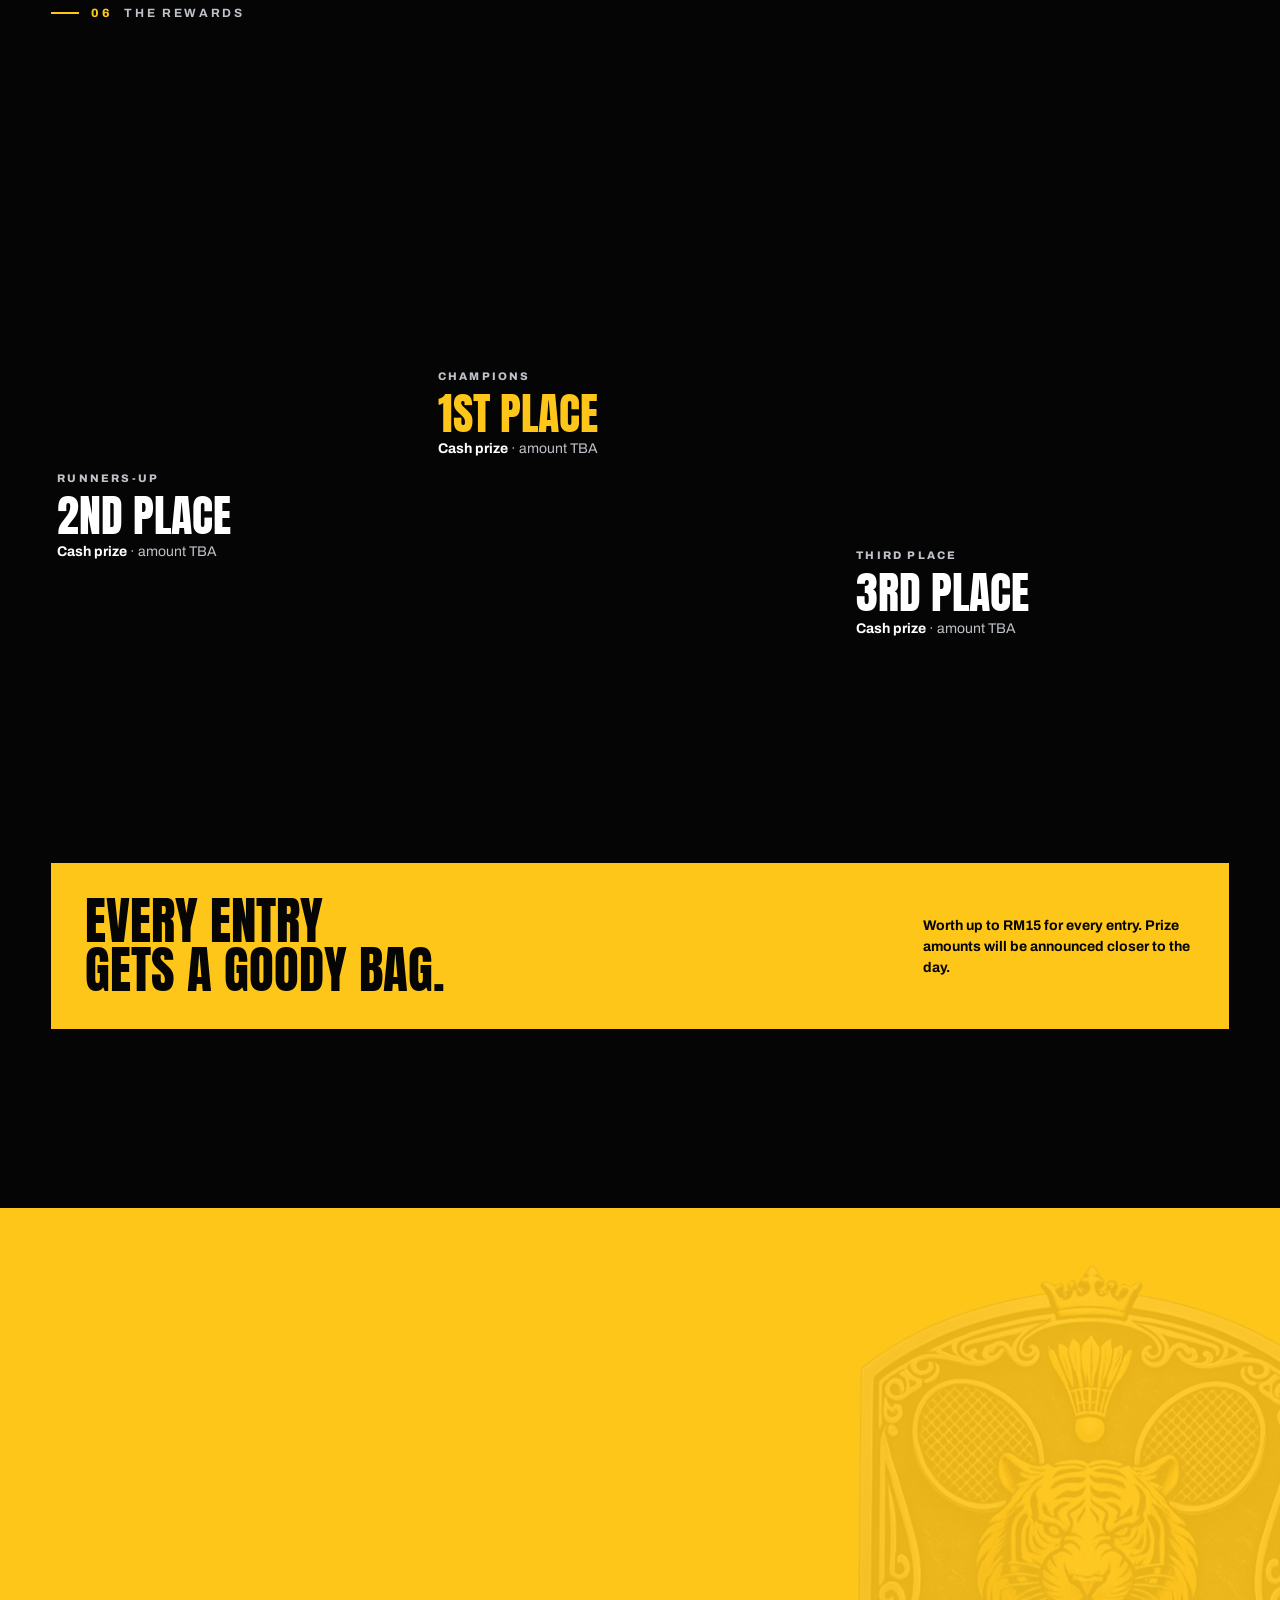
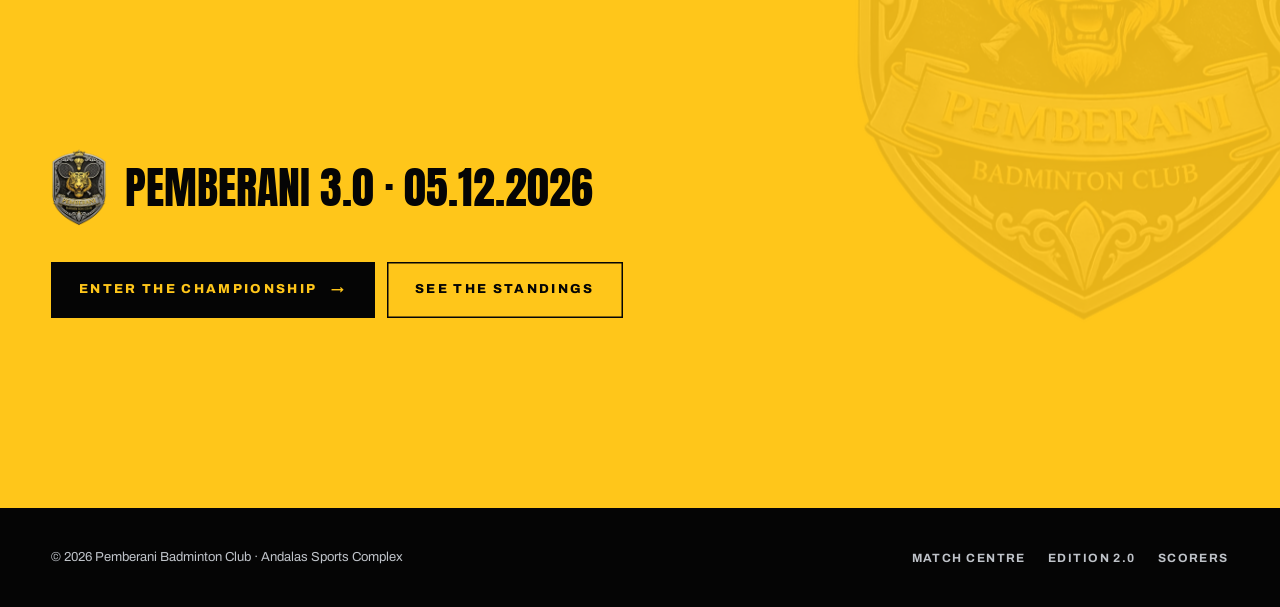
==== commit 7e946466: "Separate Match Centre; standings race and match of the day - Homepage keeps the tournament story (he" ====
--- a/index.html
+++ b/index.html
@@ -30,8 +30,8 @@
   <div class="wrap">
     <a class="brand" href="#top"><img src="assets/icon.png" alt=""><span class="bt">Pemberani <em>3.0</em></span></a>
     <nav class="nav-links" aria-label="Sections">
-      <a href="#top" data-i18n="nav.home">Home</a><a href="#event" data-i18n="nav.event">The Event</a><a href="#players" data-i18n="nav.players">Players</a>
-      <a href="#match-centre" data-i18n="nav.mc">Match Centre</a><a href="#standings" data-i18n="nav.standings">Standings</a><a href="#bracket-sec" data-i18n="nav.bracket">Bracket</a><a href="#prizes" data-i18n="nav.prizes">Prizes</a>
+      <a href="#top" data-i18n="nav.home">Home</a><a href="#event" data-i18n="nav.event">The Event</a><a href="#champions" data-i18n="nav.champs">Champions</a><a href="#format" data-i18n="nav.format">Format</a><a href="#players" data-i18n="nav.players">Players</a><a href="#prizes" data-i18n="nav.prizes">Prizes</a>
+      <a class="nav-cta" href="live.html" data-i18n="nav.open">Match Centre</a>
     </nav>
     <span class="tag live live-pill">Live</span>
     <div class="lang" role="group" aria-label="Language">
@@ -43,11 +43,11 @@
 <div class="menu" id="menu" aria-hidden="true">
   <a href="#top"><span class="ln"><span style="--i:0" data-i18n="nav.home">Home</span></span></a>
   <a href="#event"><span class="ln"><span style="--i:1" data-i18n="nav.event">The Event</span></span></a>
-  <a href="#players"><span class="ln"><span style="--i:2" data-i18n="nav.players">Players</span></span></a>
-  <a href="#match-centre"><span class="ln"><span style="--i:3" data-i18n="nav.mc">Match Centre</span></span></a>
-  <a href="#standings"><span class="ln"><span style="--i:4" data-i18n="nav.standings">Standings</span></span></a>
-  <a href="#bracket-sec"><span class="ln"><span style="--i:5" data-i18n="nav.bracket">Bracket</span></span></a>
-  <a href="#prizes"><span class="ln"><span style="--i:6" data-i18n="nav.prizes">Prizes</span></span></a>
+  <a href="#champions"><span class="ln"><span style="--i:2" data-i18n="nav.champs">Champions</span></span></a>
+  <a href="#format"><span class="ln"><span style="--i:3" data-i18n="nav.format">Format</span></span></a>
+  <a href="#players"><span class="ln"><span style="--i:4" data-i18n="nav.players">Players</span></span></a>
+  <a href="#prizes"><span class="ln"><span style="--i:5" data-i18n="nav.prizes">Prizes</span></span></a>
+  <a href="live.html" class="menu-mc"><span class="ln"><span style="--i:6"><span data-i18n="nav.open">Match Centre</span> →</span></span></a>
   <div class="menu-foot" data-i18n="meta.line">Sat 05.12.2026 · Andalas Sports Complex</div>
 </div>
 
@@ -108,10 +108,10 @@
         <a class="btn ghost magnetic" href="#statement"><span data-i18n="cta.explore">Explore the tournament</span> <span class="arr">↓</span></a>
       </div>
         <nav class="quick" aria-label="Quick links">
-          <a href="#match-centre"><span data-i18n="q.live">Live scores</span><i>→</i></a>
-          <a href="#fixtures-anchor"><span data-i18n="tb.fx">Fixtures</span><i>→</i></a>
-          <a href="#standings"><span data-i18n="q.table">Standings</span><i>→</i></a>
-          <a href="#bracket-sec"><span data-i18n="tb.bracket">Bracket</span><i>→</i></a>
+          <a href="live.html#courts-sec"><span data-i18n="q.live">Live scores</span><i>→</i></a>
+          <a href="live.html#fixtures-sec"><span data-i18n="tb.fx">Fixtures</span><i>→</i></a>
+          <a href="live.html#standings-sec"><span data-i18n="q.table">Standings</span><i>→</i></a>
+          <a href="live.html#bracket-sec"><span data-i18n="tb.bracket">Bracket</span><i>→</i></a>
         </nav>
     </div>
   </div>
@@ -244,75 +244,34 @@
       </div>
     </div>
 
-    <div class="pairs-head">
-      <h3 data-i18n="lu.ph">The pairs</h3>
-      <p class="prov" data-i18n="lu.pp">Pair names appear here once the draw is done. Tap a pair to see their matches and results.</p>
-    </div>
-    <div class="tabs" role="tablist">
-      <button role="tab" data-pg="G1" aria-selected="true" data-i18n="g.a">Group A</button>
-      <button role="tab" data-pg="G2" aria-selected="false" data-i18n="g.b">Group B</button>
-    </div>
-    <div class="pairs" id="pairs" data-group="G1"></div>
-  </div>
-</section>
-<dialog class="profile" id="profile"></dialog>
-
-<!-- ═════════ 07 · MATCH CENTRE ═════════ -->
-<section class="mc sec" id="match-centre">
-  <div class="wrap">
-    <div class="sec-head">
-      <p class="label" data-reveal><b>05</b> <span data-i18n="nav.mc">Match Centre</span> <span class="conn"><i></i><span>…</span></span></p>
-      <h2 class="display" data-reveal="lines"><span class="ln" data-reveal-self><span style="--i:0" data-i18n="mc.h1">On court</span></span><span class="ln" data-reveal-self><span style="--i:1" class="y" data-i18n="mc.h2">right now.</span></span></h2>
-    </div>
-    <div class="courts" id="courts" data-reveal></div>
-    <div class="recent" id="recent" hidden></div>
-    <div class="fx-tools" id="fixtures-anchor">
-      <h3 data-i18n="mc.fx">Fixtures</h3>
-      <div class="tabs" role="tablist">
-        <button role="tab" data-fx="all" aria-selected="true" data-i18n="fx.all">All</button>
-        <button role="tab" data-fx="G1" aria-selected="false" data-i18n="g.a">Group A</button>
-        <button role="tab" data-fx="G2" aria-selected="false" data-i18n="g.b">Group B</button>
-        <button role="tab" data-fx="ko" aria-selected="false" data-i18n="fx.ko">Knockout</button>
-        <button role="tab" data-fx="results" aria-selected="false" data-i18n="fx.res">Results</button>
-      </div>
-    </div>
-    <div class="fx-list" id="fixtures" data-limit="8"></div>
-    <div class="btn-row more">
-      <button class="btn ghost" id="fxMore"><span class="t">All matches</span></button>
-      <a class="btn" href="live.html"><span data-i18n="cta.full">Full match centre</span> <span class="arr">→</span></a>
-    </div>
-  </div>
-</section>
-
-<!-- ═════════ 08 · STANDINGS ═════════ -->
-<section class="standings sec" id="standings">
-  <div class="wrap">
-    <div class="sec-head">
-      <p class="label" data-reveal><b>06</b> <span data-i18n="sd.k">Group Standings</span></p>
-      <h2 class="display" data-reveal="lines"><span class="ln" data-reveal-self><span style="--i:0" data-i18n="sd.h1">Earn</span></span><span class="ln" data-reveal-self><span style="--i:1" data-i18n="sd.h2">your <span class="y">place.</span></span></span></h2>
-      <p class="lede" data-reveal data-i18n="sd.lede">Ranked by wins, then point difference, then points scored, then head-to-head. Updates live after every match.</p>
-    </div>
-    <div class="tables" data-standings></div>
-  </div>
-</section>
-
-<!-- ═════════ 09 · BRACKET ═════════ -->
-<section class="bracket-sec sec" id="bracket-sec">
-  <div class="wrap">
-    <div class="sec-head">
-      <p class="label" data-reveal><b>07</b> <span data-i18n="bk.k">Knockouts</span></p>
-      <h2 class="display" data-reveal="lines"><span class="ln" data-reveal-self><span style="--i:0" data-i18n="bk.h1">Eight pairs.</span></span><span class="ln" data-reveal-self><span style="--i:1" data-i18n="bk.h2">No <span class="y">second chances.</span></span></span></h2>
-    </div>
-    <p class="swipe-hint" data-i18n="bk.swipe">Swipe to follow the bracket →</p>
-    <div class="bracket-scroll" id="bracketScroll"><div class="bracket" id="bracket"></div></div>
-  </div>
-</section>
-
-<!-- ═════════ 10 · REWARDS ═════════ -->
+  </div>
+</section>
+
+
+<!-- ═════════ 07 · MATCH CENTRE TEASER (full version: live.html) ═════════ -->
+<section class="mc-teaser sec" id="match-centre">
+  <div class="wrap">
+    <div class="sec-head">
+      <p class="label" data-reveal><b>05</b> <span data-i18n="mt.k">Match Centre</span> <span class="conn"><i></i><span>…</span></span></p>
+      <h2 class="display" data-reveal="lines"><span class="ln" data-reveal-self><span style="--i:0" data-i18n="mt.h1">Every rally.</span></span><span class="ln" data-reveal-self><span style="--i:1" class="y" data-i18n="mt.h2">Live.</span></span></h2>
+      <p class="lede" data-reveal data-i18n="mt.lede">Live courts, fixtures, standings, the qualification race and the knockout bracket, updated after every rally. Open it on match day.</p>
+    </div>
+    <div class="teaser" id="mcTeaser" data-reveal></div>
+    <div class="mt-tiles">
+      <a class="mt-tile" href="live.html#courts-sec" data-reveal><span class="n">01</span><span data-i18n="mt.t1">Live courts</span><i>→</i></a>
+      <a class="mt-tile" href="live.html#fixtures-sec" data-reveal style="--i:1"><span class="n">02</span><span data-i18n="mt.t2">Fixtures &amp; results</span><i>→</i></a>
+      <a class="mt-tile" href="live.html#standings-sec" data-reveal style="--i:2"><span class="n">03</span><span data-i18n="mt.t3">Standings &amp; qualification</span><i>→</i></a>
+      <a class="mt-tile" href="live.html#bracket-sec" data-reveal style="--i:3"><span class="n">04</span><span data-i18n="mt.t4">Knockout bracket</span><i>→</i></a>
+    </div>
+    <a class="btn magnetic mt-cta" href="live.html"><span data-i18n="mt.cta">Open the Match Centre</span> <span class="arr">→</span></a>
+  </div>
+</section>
+
+<!-- ═════════ 08 · REWARDS ═════════ -->
 <section class="rewards sec" id="prizes">
   <div class="wrap">
     <div class="sec-head">
-      <p class="label" data-reveal><b>08</b> <span data-i18n="pz.k">The Rewards</span></p>
+      <p class="label" data-reveal><b>06</b> <span data-i18n="pz.k">The Rewards</span></p>
       <h2 class="display" data-reveal="lines"><span class="ln" data-reveal-self><span style="--i:0" data-i18n="pz.h1">Play for</span></span><span class="ln" data-reveal-self><span style="--i:1" class="y" data-i18n="pz.h2">something.</span></span></h2>
     </div>
     <div class="podium" id="podium">
@@ -330,13 +289,13 @@
 <!-- ═════════ GALLERY (only shown when photos exist) ═════════ -->
 <section class="gallery sec" id="gallery" hidden>
   <div class="wrap"><div class="sec-head">
-    <p class="label"><b>09</b> <span data-i18n="gl.k">Moments</span></p>
+    <p class="label"><b>07</b> <span data-i18n="gl.k">Moments</span></p>
     <h2 class="display"><span class="ln in"><span data-i18n="gl.h1">The story</span></span><span class="ln in"><span class="y" data-i18n="gl.h2">so far.</span></span></h2>
   </div></div>
   <div class="g-track" id="gTrack"></div>
 </section>
 
-<!-- ═════════ 11 · FINALE ═════════ -->
+<!-- ═════════ 09 · FINALE ═════════ -->
 <section class="finale" data-scene>
   <img class="crest" src="assets/e3/crest-480.webp" alt="" loading="lazy" width="480" height="669">
   <div class="wrap">
@@ -347,17 +306,17 @@
     <div class="ed" data-reveal><img src="assets/e3/crest-240.webp" alt="" loading="lazy" width="240" height="335">Pemberani 3.0 · 05.12.2026</div>
     <div class="btn-row">
       <a class="btn dark magnetic" href="live.html"><span data-i18n="cta.enter">Enter the championship</span> <span class="arr">→</span></a>
-      <a class="btn ghost magnetic on-yellow" href="#standings"><span data-i18n="cta.standings">See the standings</span></a>
+      <a class="btn ghost magnetic on-yellow" href="live.html#standings-sec"><span data-i18n="cta.standings">See the standings</span></a>
     </div>
   </div>
 </section>
 </main>
 
 <nav class="tabbar" aria-label="Quick links">
-  <a href="#match-centre"><svg viewBox="0 0 20 20" aria-hidden="true"><circle cx="10" cy="10" r="2.4" fill="currentColor" stroke="none"/><path d="M6.2 6.2a5.4 5.4 0 0 0 0 7.6M13.8 6.2a5.4 5.4 0 0 1 0 7.6M3.6 3.6a9 9 0 0 0 0 12.8M16.4 3.6a9 9 0 0 1 0 12.8"/></svg><span data-i18n="tb.live">Live</span></a>
-  <a href="#fixtures-anchor"><svg viewBox="0 0 20 20" aria-hidden="true"><path d="M3 5h14M3 10h14M3 15h9"/></svg><span data-i18n="tb.fx">Fixtures</span></a>
-  <a href="#standings"><svg viewBox="0 0 20 20" aria-hidden="true"><path d="M3 4h14v12H3zM3 8h14M3 12h14M8 4v12"/></svg><span data-i18n="tb.table">Table</span></a>
-  <a href="#bracket-sec"><svg viewBox="0 0 20 20" aria-hidden="true"><path d="M2 4h5v4H2M2 12h5v4H2M7 6h3v8H7M10 10h8"/></svg><span data-i18n="tb.bracket">Bracket</span></a>
+  <a href="live.html#courts-sec"><svg viewBox="0 0 20 20" aria-hidden="true"><circle cx="10" cy="10" r="2.4" fill="currentColor" stroke="none"/><path d="M6.2 6.2a5.4 5.4 0 0 0 0 7.6M13.8 6.2a5.4 5.4 0 0 1 0 7.6M3.6 3.6a9 9 0 0 0 0 12.8M16.4 3.6a9 9 0 0 1 0 12.8"/></svg><span data-i18n="tb.live">Live</span></a>
+  <a href="live.html#fixtures-sec"><svg viewBox="0 0 20 20" aria-hidden="true"><path d="M3 5h14M3 10h14M3 15h9"/></svg><span data-i18n="tb.fx">Fixtures</span></a>
+  <a href="live.html#standings-sec"><svg viewBox="0 0 20 20" aria-hidden="true"><path d="M3 4h14v12H3zM3 8h14M3 12h14M8 4v12"/></svg><span data-i18n="tb.table">Table</span></a>
+  <a href="live.html#bracket-sec"><svg viewBox="0 0 20 20" aria-hidden="true"><path d="M2 4h5v4H2M2 12h5v4H2M7 6h3v8H7M10 10h8"/></svg><span data-i18n="tb.bracket">Bracket</span></a>
   <a href="#players"><svg viewBox="0 0 20 20" aria-hidden="true"><circle cx="7.5" cy="7" r="3"/><path d="M2 17c0-3 2.4-5 5.5-5s5.5 2 5.5 5M13.5 4.3a3 3 0 0 1 0 5.4M15.5 12.3c1.6.7 2.5 2.4 2.5 4.7"/></svg><span data-i18n="tb.players">Players</span></a>
 </nav>
 
--- a/css/e3.css
+++ b/css/e3.css
@@ -834,3 +834,115 @@
 .live-hero .display { line-height: .92; }
 @media (min-width: 561px) { .quick { display: flex; flex-wrap: wrap; gap: 6px 20px; } .quick a { white-space: nowrap; } }
 @media (min-width: 1101px) { .hero-shuttle { top: 11%; } }
+
+/* ── round 4: animations that never miss on phones ─────── */
+/* restart the opening when Safari restores the page from memory */
+.restart .hero, .restart .hero *, .restart .nav { animation: none !important; }
+/* phone versions of the desktop scroll effects: they play when the section comes on screen */
+html.touch .hero-bg { animation: heroDrift 9s cubic-bezier(.2,.7,.2,1) both; }
+@keyframes heroDrift { from { transform: scale(1.14) translateY(-2%); } to { transform: none; } }
+html.touch .def-photo img { transform: scale(1.18); transition: transform 1.8s var(--ease) .15s; }
+html.touch .def-grid.in .def-photo img { transform: none; }
+html.touch .def-photo .fallback .big { transform: translateY(16%); transition: transform 1.6s var(--ease) .2s; }
+html.touch .def-grid.in .def-photo .fallback .big { transform: none; }
+html.touch .def-photo .fallback img { opacity: 0; transform: translate(-50%, -38%) scale(.85); transition: opacity 1s .5s, transform 1.4s var(--ease) .5s; }
+html.touch .def-grid.in .def-photo .fallback img { opacity: 1; transform: translate(-50%, -50%); }
+html.touch .finale .crest { opacity: 0; transform: translateY(-36%) rotate(-16deg) scale(.9); transition: opacity 1.2s, transform 1.8s var(--ease); }
+html.touch .finale.in .crest { opacity: .1; transform: translateY(-50%) rotate(-5deg); }
+html.touch .statement .ghost-num { transform: translateY(calc(var(--ph, 0) * -9%)); transition: transform 1.1s var(--ease); }
+html.touch .podium .block b { opacity: 0; transform: translateY(30%); transition: opacity .8s .5s, transform 1s var(--ease) .5s; }
+html.touch .podium.in .block b { opacity: 1; transform: none; }
+@media (prefers-reduced-motion: reduce) {
+  html.touch .hero-bg { animation: none !important; }
+  html.touch .def-photo img, html.touch .def-photo .fallback .big, html.touch .podium .block b { transform: none !important; opacity: 1 !important; }
+  html.touch .def-photo .fallback img { transform: translate(-50%, -50%) !important; opacity: 1 !important; }
+  html.touch .finale .crest { transform: translateY(-50%) rotate(-5deg) !important; opacity: .1 !important; }
+}
+
+/* ── round 5: nav call-to-action ───────────────────────── */
+.nav-links .nav-cta { margin-left: 6px; padding: 9px 14px; background: var(--y); color: var(--black); }
+.nav-links .nav-cta::after { display: none; }
+.nav-links .nav-cta:hover { background: var(--white); color: var(--black); }
+.menu a.menu-mc { margin-top: 18px; }
+
+/* ── round 5: Match Centre teaser on the homepage ──────── */
+.mc-teaser { background: var(--char); }
+.teaser { display: grid; grid-template-columns: 1fr 1fr; gap: 10px; margin-bottom: 18px; }
+.tz { display: flex; align-items: center; gap: 14px; padding: 16px 18px; background: var(--black); border: 1px solid var(--line-2); min-width: 0; transition: border-color .3s; }
+.tz:hover { border-color: var(--y); }
+.tz-c { font-family: var(--display); font-size: 34px; line-height: 1; color: var(--y); flex: none; }
+.tz .tag { flex: none; }
+.tz-m { font-weight: 700; text-transform: uppercase; font-size: 14px; letter-spacing: .02em; min-width: 0; overflow: hidden; text-overflow: ellipsis; white-space: nowrap; }
+.tz-m b { font-family: var(--display); font-weight: 400; font-size: 22px; color: var(--y); margin: 0 6px; }
+.tz-m small { color: var(--silver); font-weight: 500; text-transform: none; margin-left: 6px; }
+.mt-tiles { display: grid; grid-template-columns: repeat(4, 1fr); gap: 1px; background: var(--line-2); border: 1px solid var(--line-2); margin-bottom: 28px; }
+.mt-tile { background: var(--black); padding: 22px 20px; min-height: 150px; display: flex; flex-direction: column; justify-content: space-between; gap: 18px; font-family: var(--display); font-size: clamp(24px, 2.4vw, 34px); line-height: 1; text-transform: uppercase; position: relative; isolation: isolate; transition: color .35s; }
+.mt-tile::before { content: ""; position: absolute; inset: 0; background: var(--y); z-index: -1; transform: scaleY(0); transform-origin: bottom; transition: transform .45s var(--ease); }
+.mt-tile:hover { color: var(--black); }
+.mt-tile:hover::before { transform: none; }
+.mt-tile .n { font-family: var(--text); font-size: 12px; font-weight: 800; letter-spacing: .2em; color: var(--y); transition: color .35s; }
+.mt-tile:hover .n { color: var(--black); }
+.mt-tile i { font-style: normal; position: absolute; right: 18px; bottom: 18px; font-size: 22px; }
+@media (max-width: 860px) {
+  .teaser { grid-template-columns: 1fr; }
+  .mt-tiles { grid-template-columns: 1fr 1fr; }
+  .mt-tile { min-height: 110px; padding: 16px; }
+  .mt-cta { width: 100%; }
+}
+
+/* ── round 5: standings with more competition ──────────── */
+.tbl .rows .r { width: 100%; padding: 0; border: 0; border-bottom: 1px solid var(--line); background: transparent; color: inherit; font: inherit; text-align: inherit; cursor: pointer; }
+.tbl .rows .r:hover { background: rgba(255,255,255,.04); }
+.tbl .rows .r.q { background: linear-gradient(90deg, rgba(255,198,26,.13), rgba(255,198,26,0) 75%); }
+.tbl .rows .r.q:hover { background: linear-gradient(90deg, rgba(255,198,26,.2), rgba(255,198,26,.02) 75%); }
+.tbl .r.q .pos { color: var(--y); }
+.tbl .r.dim > span:not(.pos) { opacity: .5; }
+.tbl .r.dim .pos { color: var(--dim); }
+.tbl .r .pos { position: relative; }
+.mv { position: absolute; left: 100%; top: -2px; margin-left: 2px; font-style: normal; font-family: var(--text); font-size: 9px; font-weight: 800; letter-spacing: 0; animation: mvIn .5s var(--ease); }
+.mv.up { color: #34C759; } .mv.down { color: var(--live); }
+@keyframes mvIn { from { opacity: 0; transform: translateY(6px); } }
+.tbl .r.flash { background: rgba(255,198,26,.22) !important; }
+
+/* qualification race */
+.race { margin-top: 26px; border-top: 1px solid var(--line-2); padding-top: 16px; }
+.race-hd { display: flex; justify-content: space-between; align-items: baseline; gap: 10px; flex-wrap: wrap; margin-bottom: 8px; }
+.race-left { font-size: 12px; color: var(--silver); font-weight: 700; }
+.race-row { display: grid; grid-template-columns: minmax(0, 1.1fr) minmax(0, 1fr) auto; align-items: center; gap: 14px; width: 100%; padding: 10px 0; border: 0; border-bottom: 1px solid var(--line); background: none; color: inherit; font: inherit; text-align: left; cursor: pointer; }
+.race-row:hover .rn { color: var(--y); }
+.rn { font-weight: 700; font-size: 13px; text-transform: uppercase; white-space: nowrap; overflow: hidden; text-overflow: ellipsis; transition: color .2s; }
+.rb { position: relative; display: grid; grid-auto-flow: column; grid-auto-columns: 1fr; gap: 3px; height: 12px; }
+.rb i { display: block; height: 100%; }
+.rb i.w, .race-key i.w { background: var(--y); }
+.rb i.l, .race-key i.l { background: #3a3a3a; }
+.rb i.o, .race-key i.o { border: 1px dashed var(--line-2); }
+.rb .cutline, .race-key em { position: absolute; top: -5px; bottom: -5px; width: 2px; background: var(--white); margin-left: -2px; }
+.rr { display: flex; flex-direction: column; align-items: flex-end; gap: 2px; min-width: 92px; }
+.rs { font-size: 11px; font-weight: 800; letter-spacing: .12em; text-transform: uppercase; color: var(--silver); }
+.rs.in { color: var(--black); background: var(--y); padding: 2px 6px; }
+.rs.out { color: var(--dim); }
+.rr small { font-size: 11px; color: var(--dim); }
+.race-row.out .rn, .race-row.out .rb { opacity: .45; }
+.race-key { display: flex; flex-wrap: wrap; gap: 6px 16px; margin-top: 12px; font-size: 11px; color: var(--dim); }
+.race-key span { display: inline-flex; align-items: center; gap: 6px; }
+.race-key i { display: inline-block; width: 14px; height: 10px; }
+.race-key em { position: relative; display: inline-block; top: 0; height: 12px; margin: 0; }
+
+/* ── round 5: highlights / match of the day ────────────── */
+.hl-sec { background: var(--black); }
+.hl { display: grid; gap: 4px; width: 100%; text-align: left; padding: 18px; border: 1px solid var(--line-2); background: var(--char); color: inherit; font: inherit; cursor: pointer; transition: border-color .3s, transform .3s var(--ease); }
+.hl:hover { border-color: var(--y); transform: translateY(-2px); }
+.hl-k { font-size: 11px; font-weight: 800; letter-spacing: .18em; color: var(--y); text-transform: uppercase; }
+.hl-m { font-size: 11px; color: var(--dim); font-weight: 700; letter-spacing: .08em; text-transform: uppercase; }
+.hl-w { font-family: var(--display); font-size: clamp(26px, 2.6vw, 36px); line-height: 1; text-transform: uppercase; margin-top: 6px; }
+.hl-v { font-size: 13px; color: var(--silver); }
+.hl-s { font-family: var(--display); font-size: 22px; color: var(--y); margin-top: 6px; }
+.hl-x { font-size: 13px; color: var(--white); }
+.hl.motd { background: var(--y); color: var(--black); border-color: var(--y); padding: clamp(20px, 3vw, 34px); margin-bottom: 12px; }
+.hl.motd .hl-k, .hl.motd .hl-m, .hl.motd .hl-v, .hl.motd .hl-x, .hl.motd .hl-s { color: var(--black); }
+.hl.motd .hl-w { font-size: clamp(44px, 7vw, 96px); }
+.hl.motd .hl-s { font-size: clamp(26px, 3vw, 40px); }
+.hl.motd .hl-x { font-weight: 700; font-size: 15px; }
+.hl-grid { display: grid; grid-template-columns: repeat(4, minmax(0, 1fr)); gap: 12px; }
+.hl-empty { color: var(--silver); border: 1px dashed var(--line-2); padding: 22px; margin: 0; }
+@media (max-width: 860px) { .hl-grid { grid-template-columns: 1fr 1fr; } .hl { padding: 14px; } .hl-w { font-size: 24px; } }
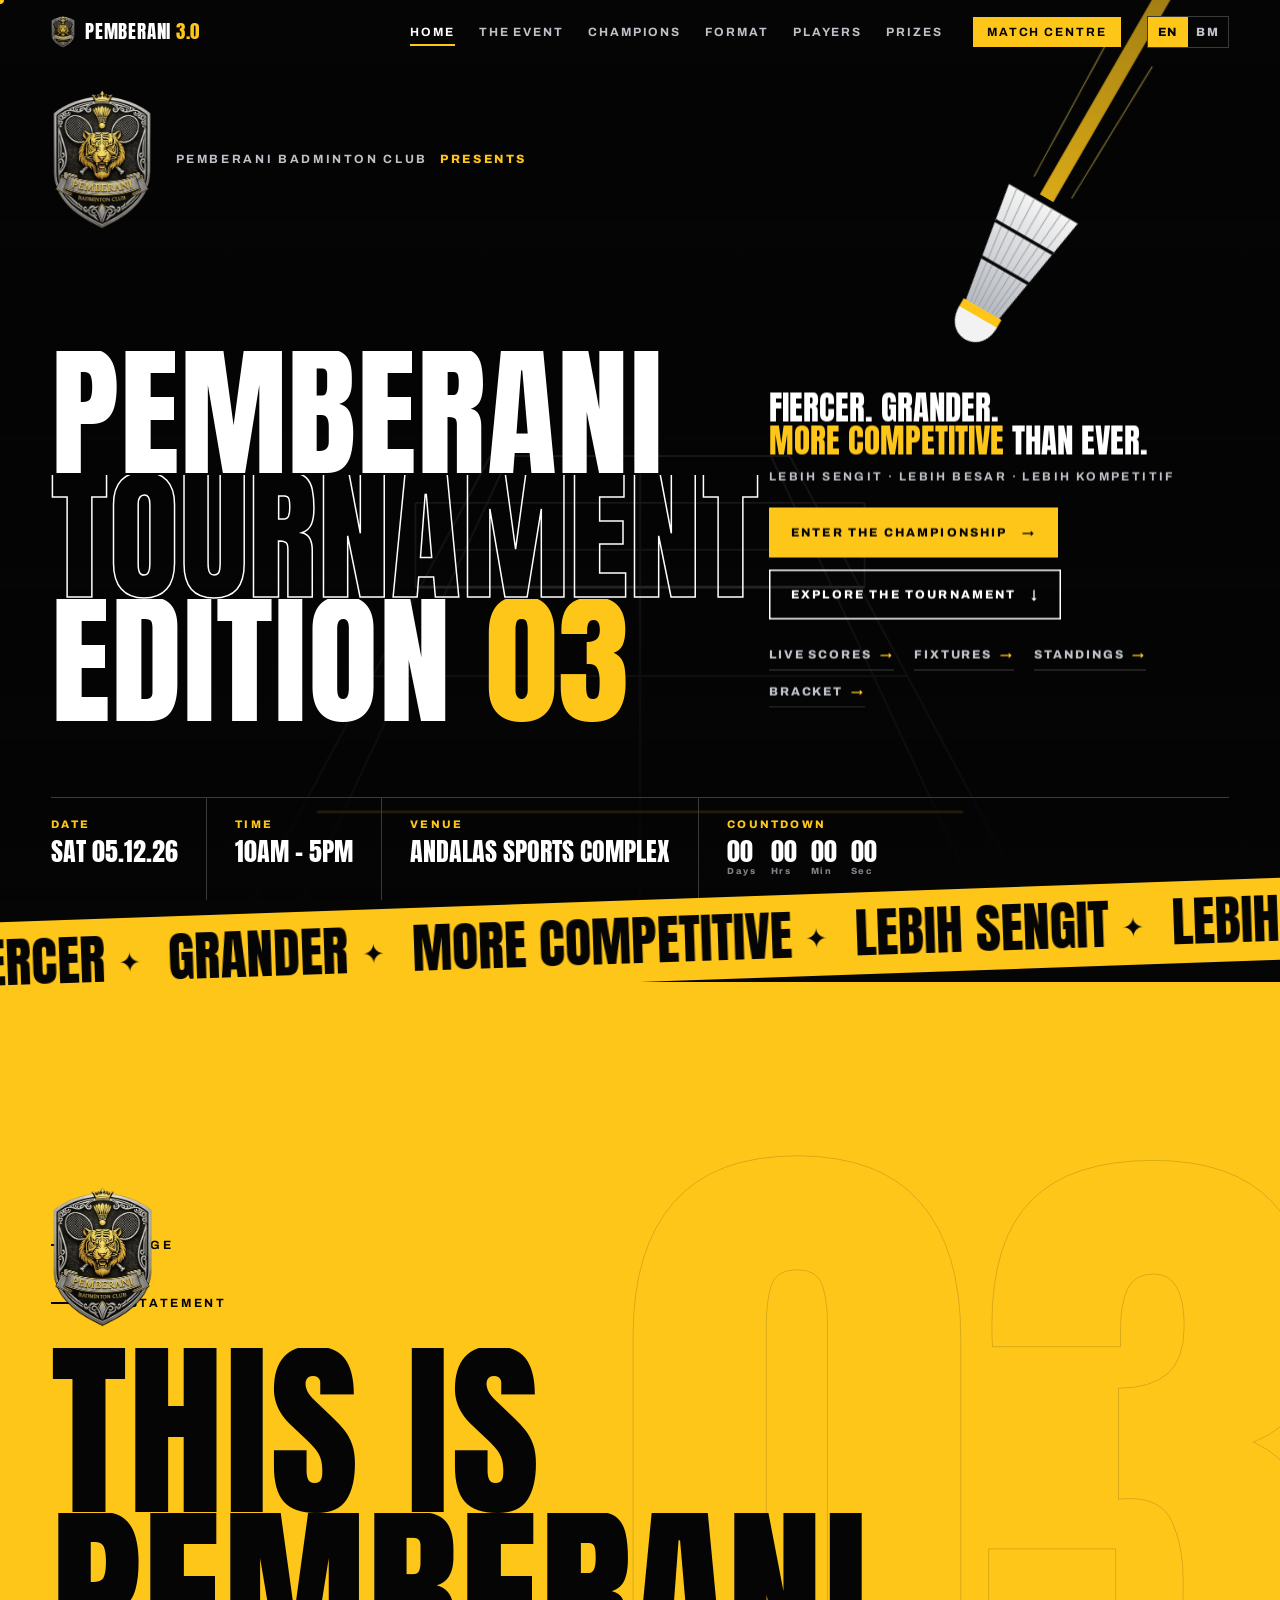
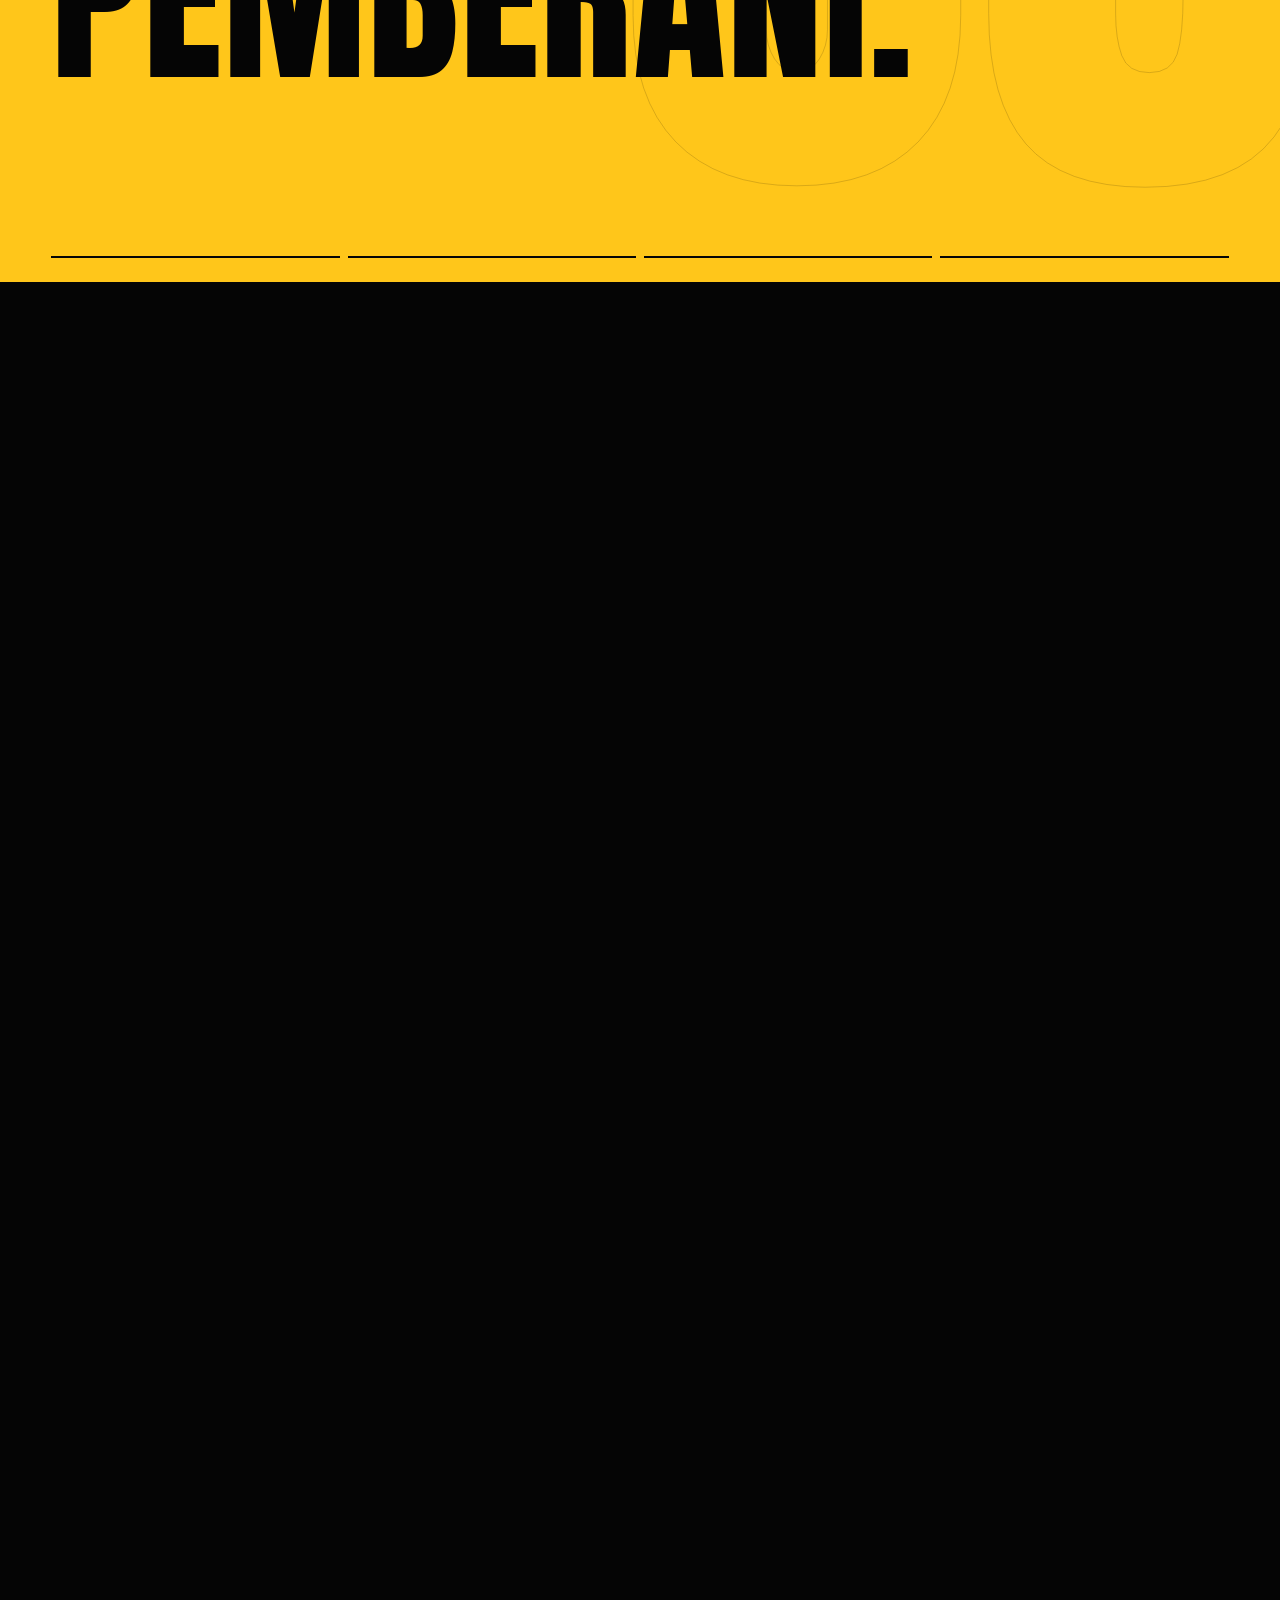
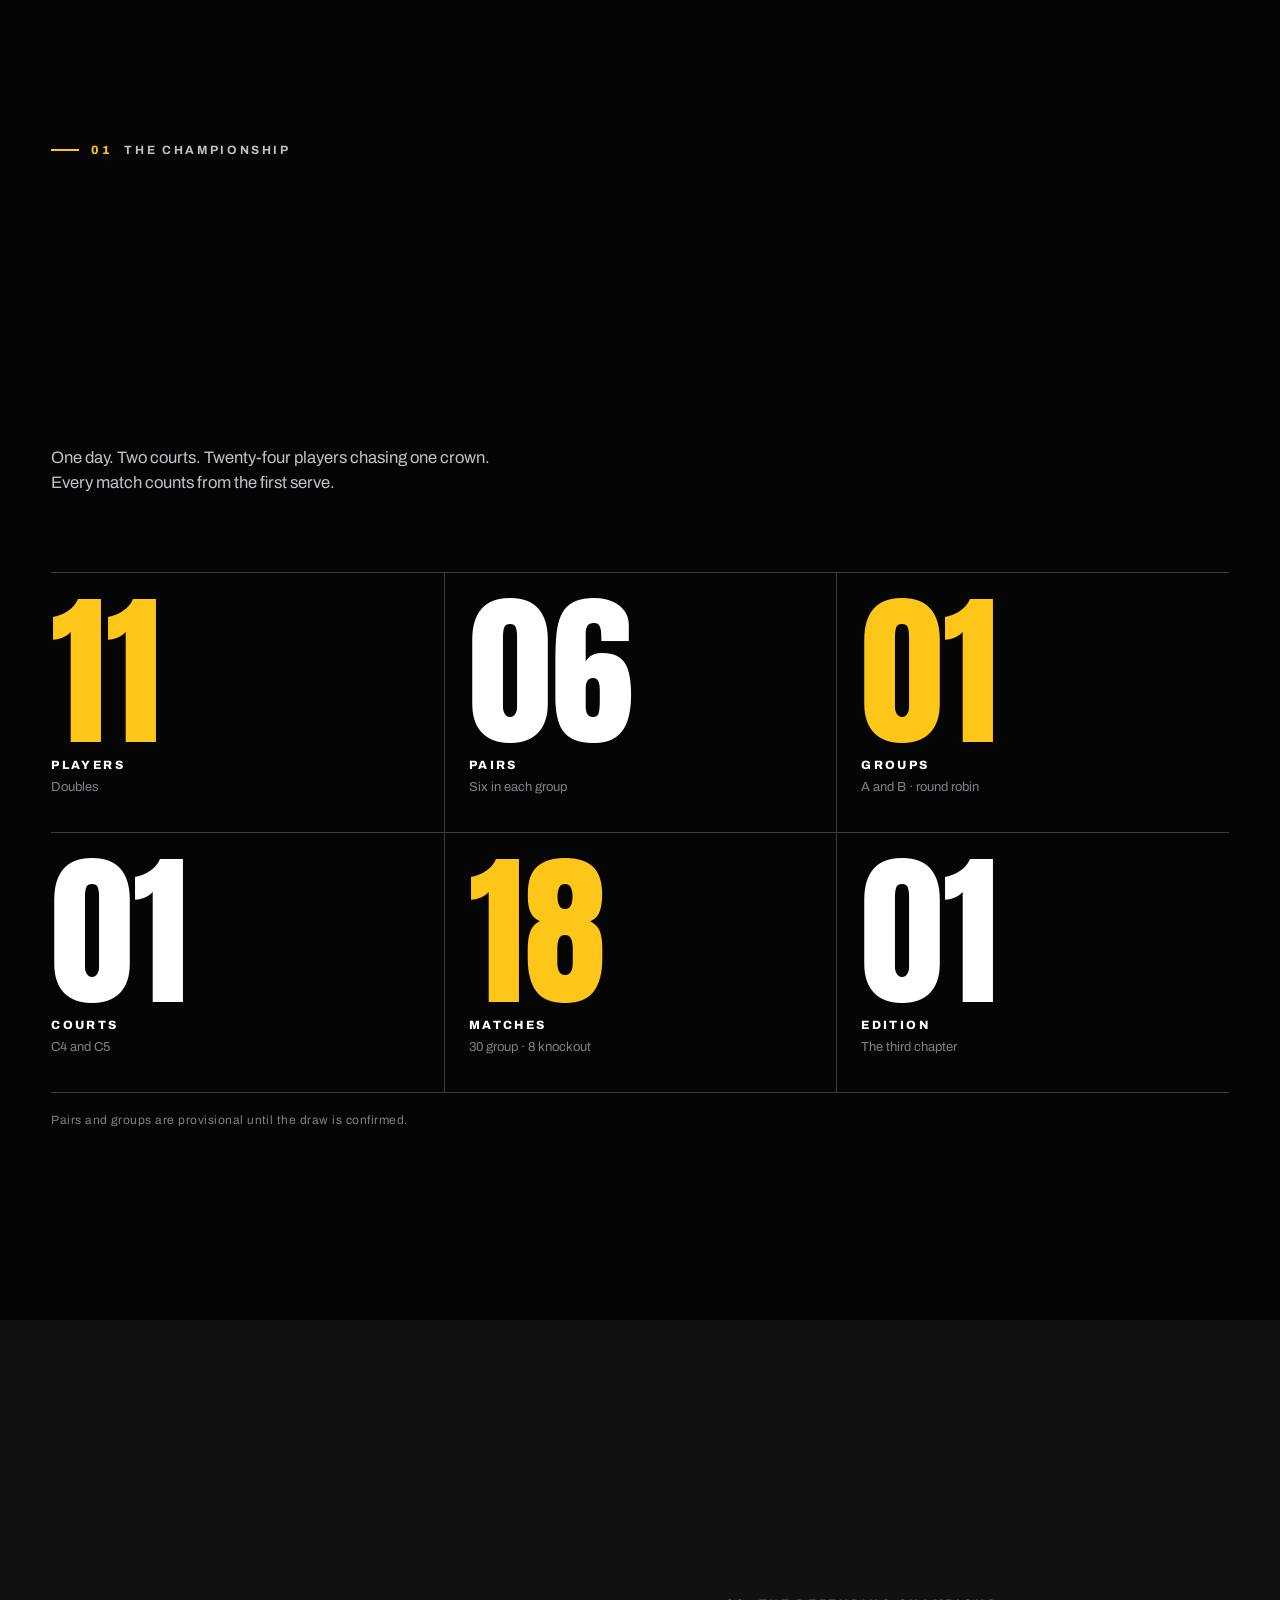
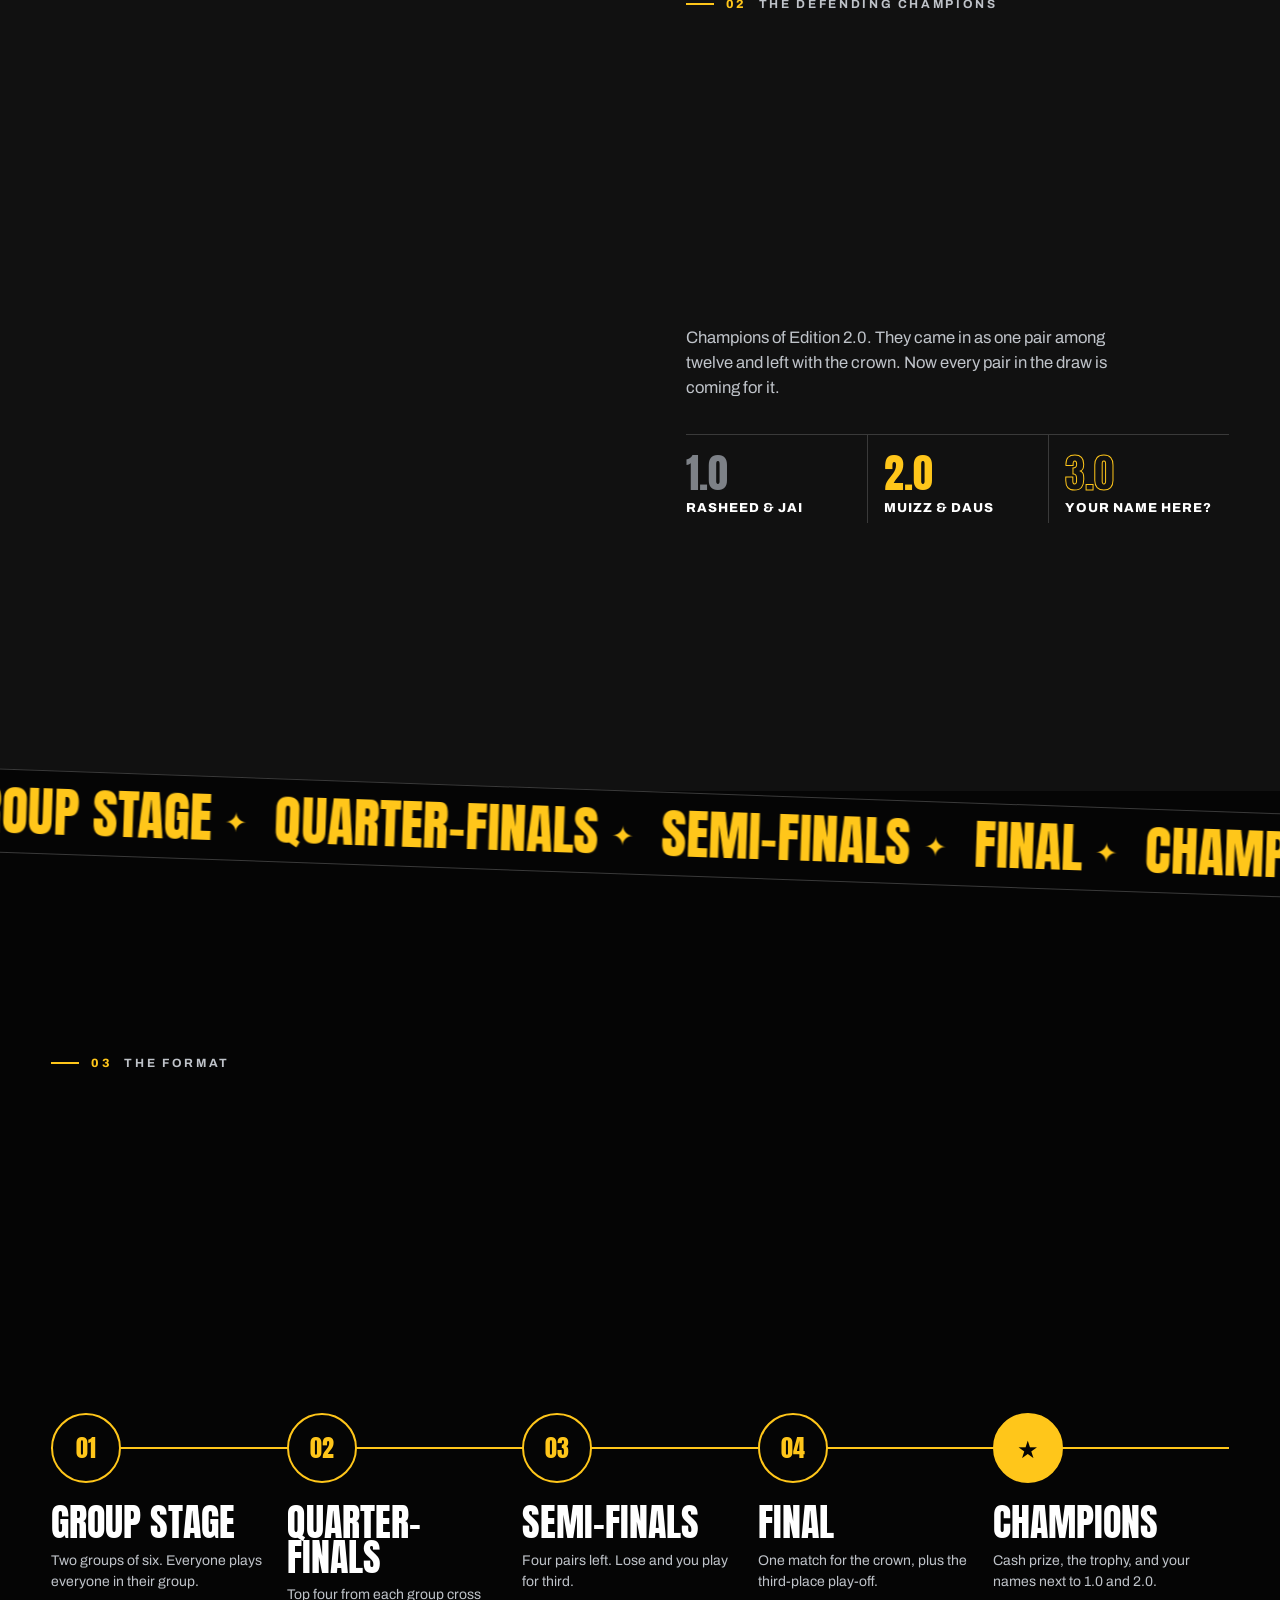
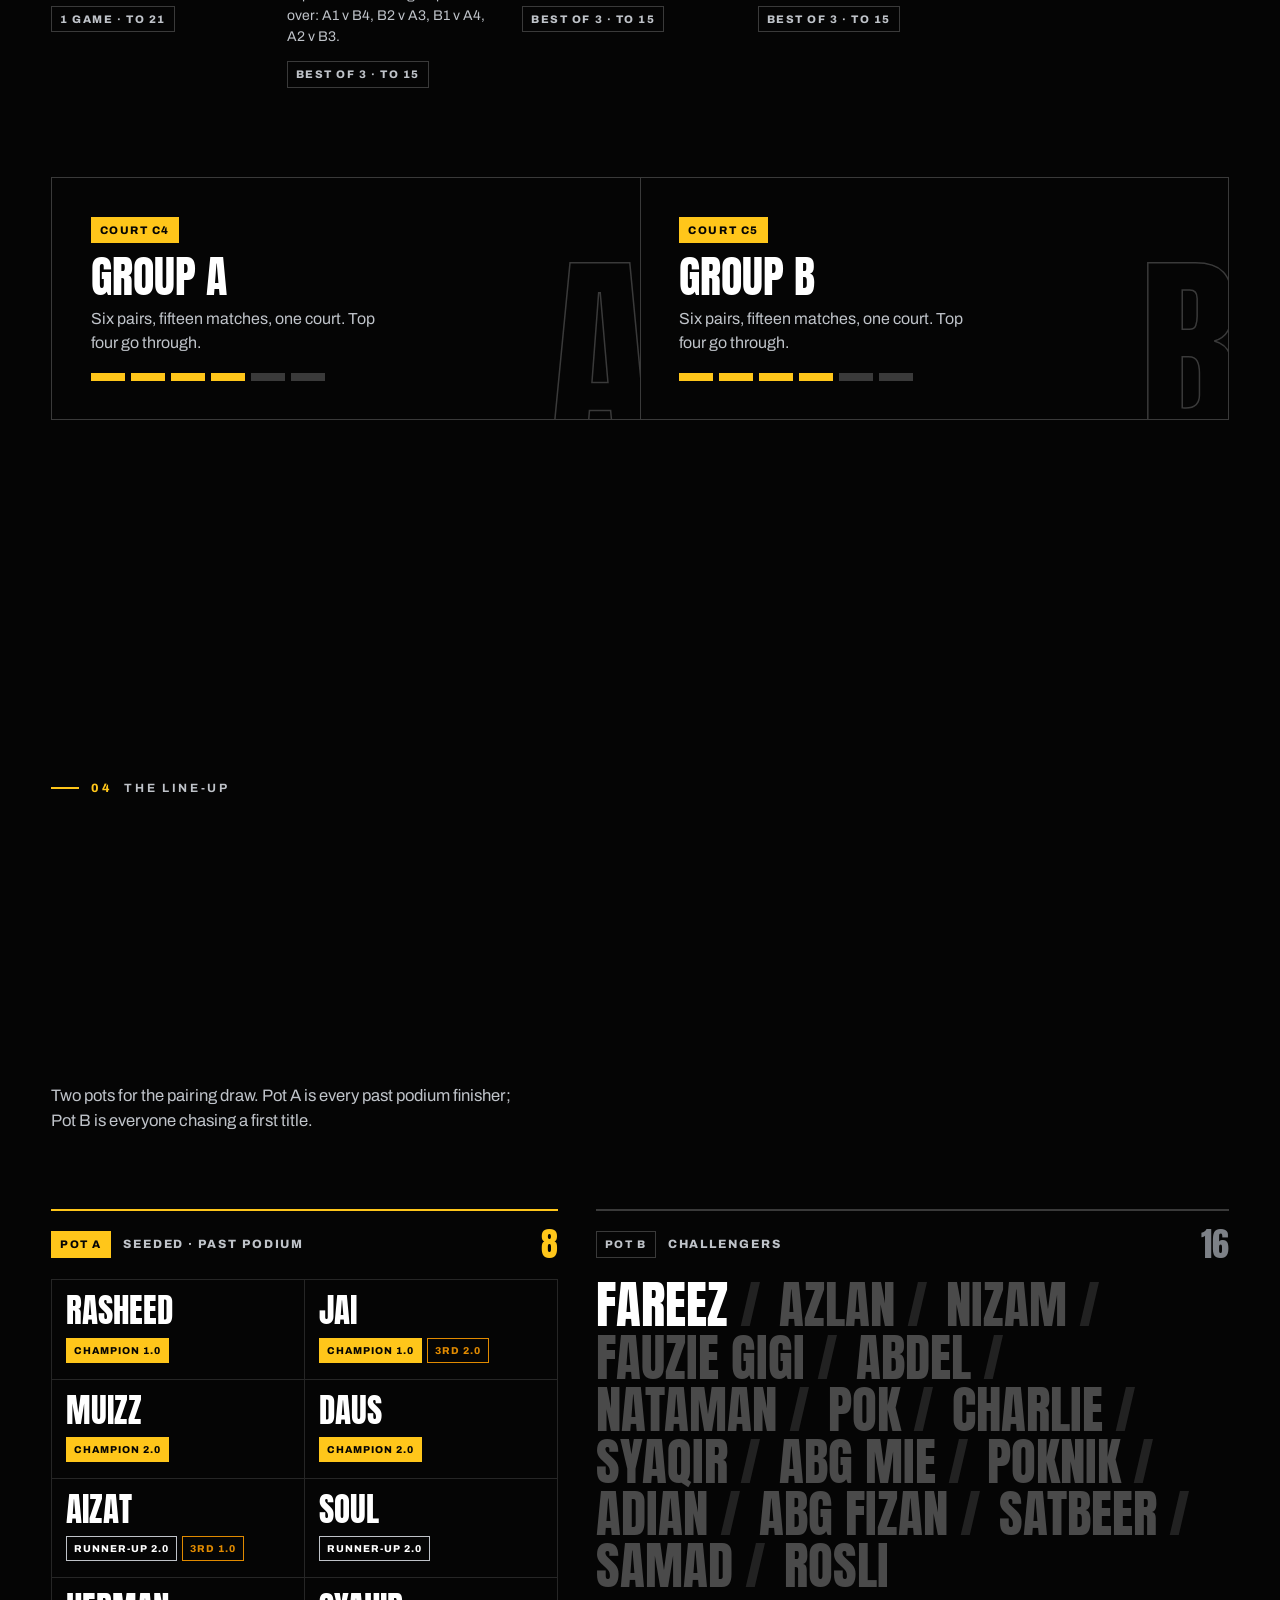
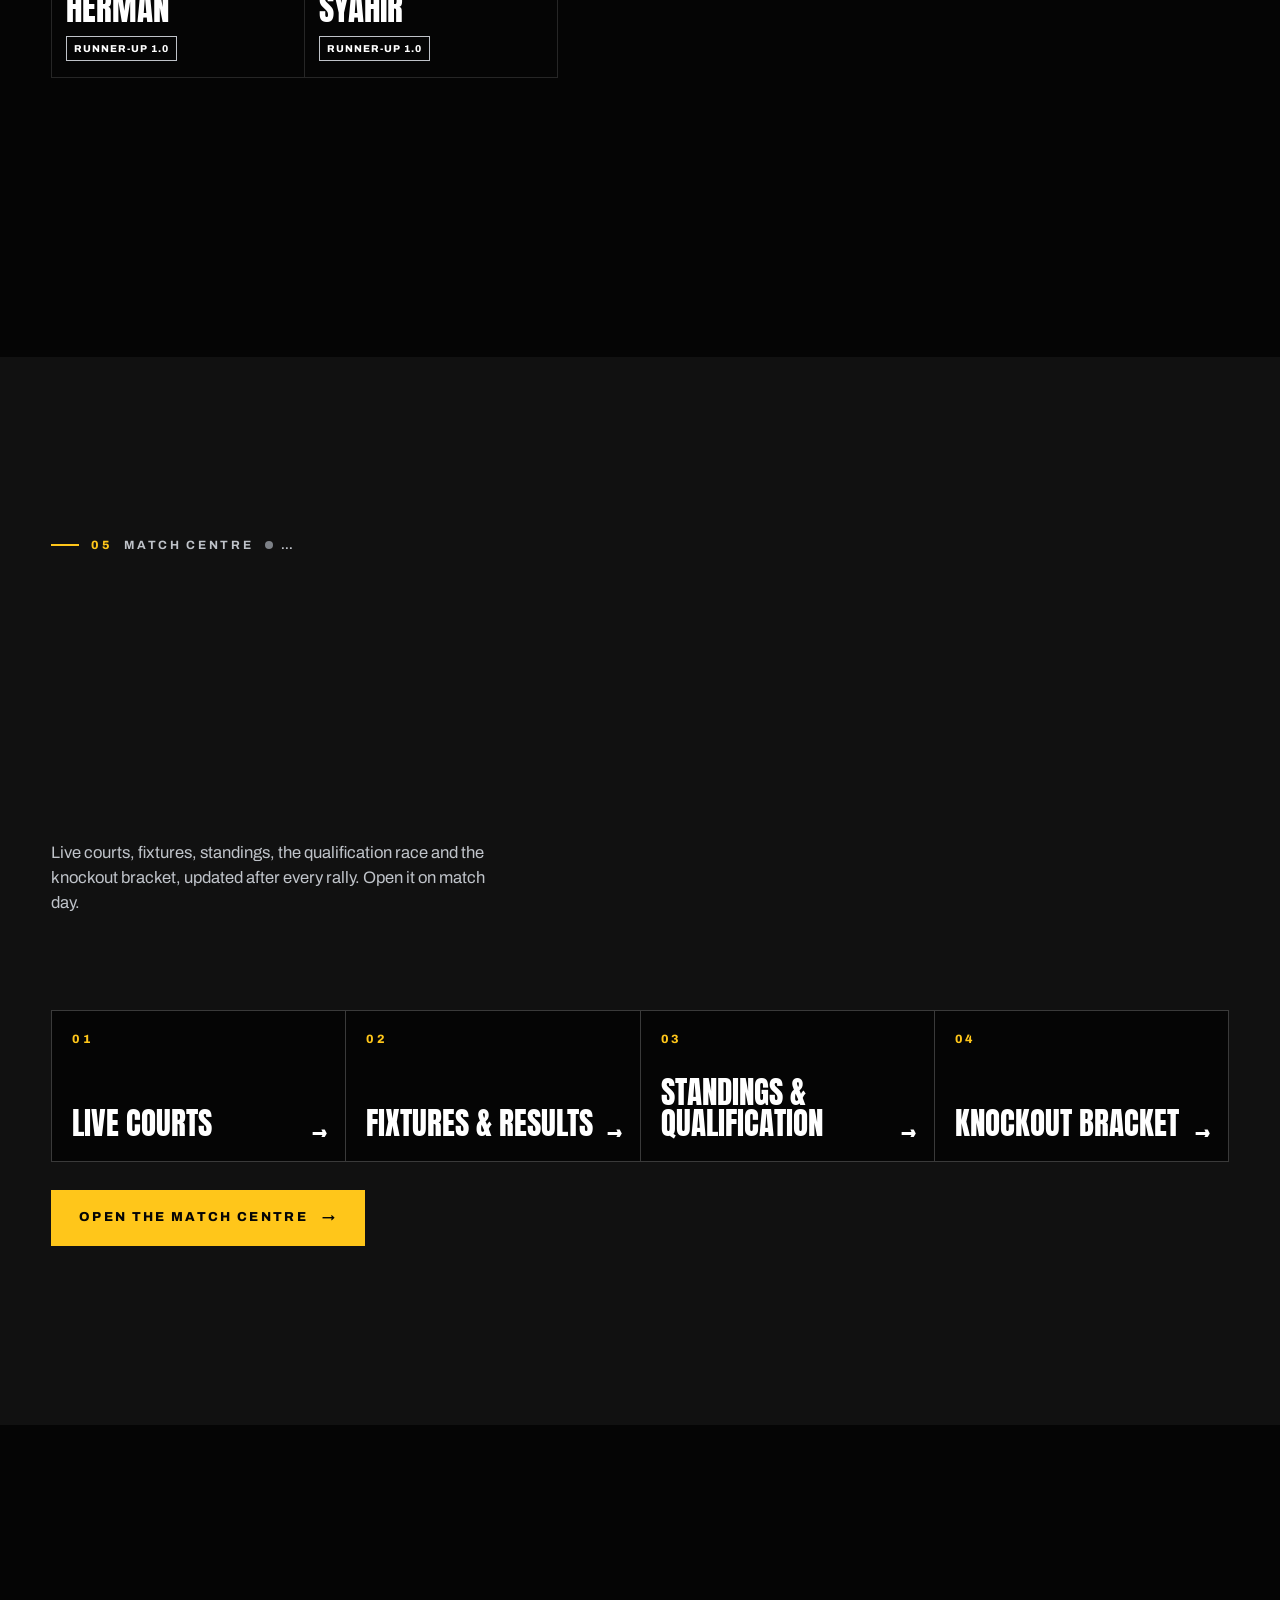
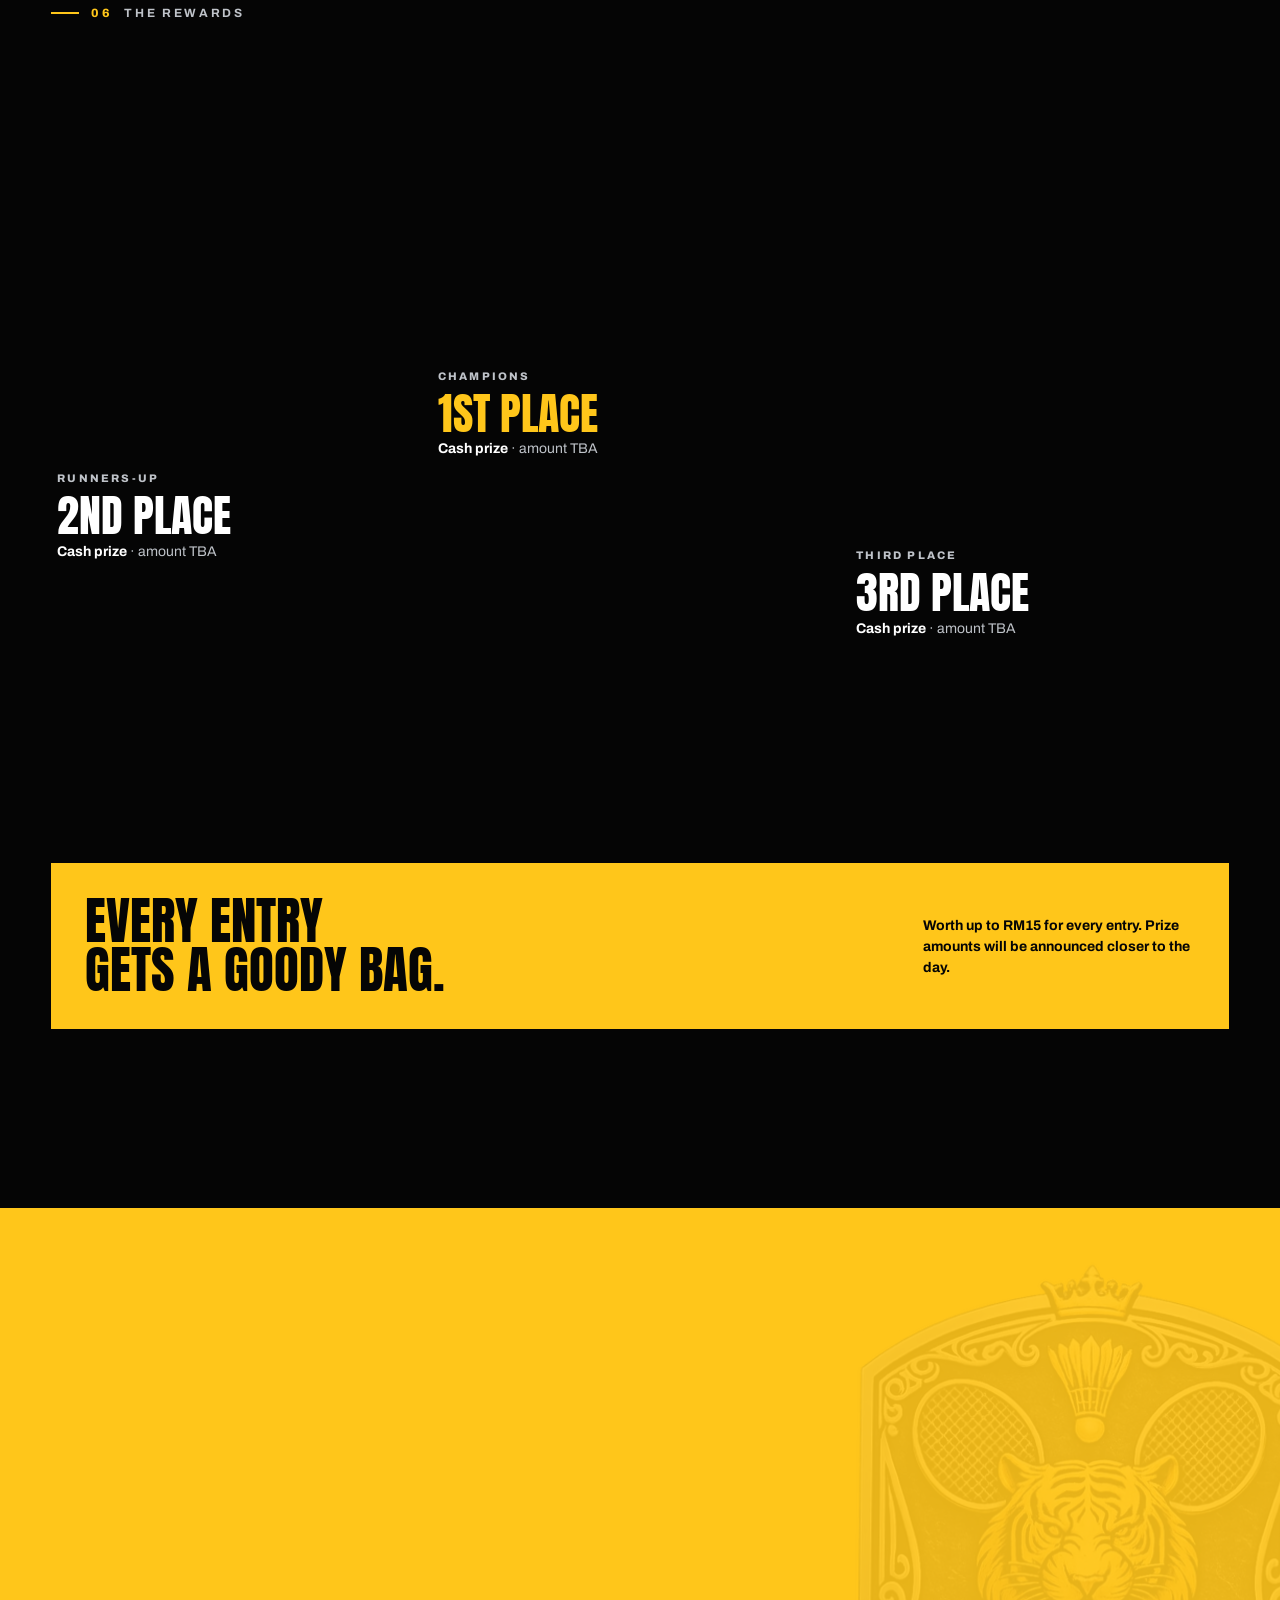
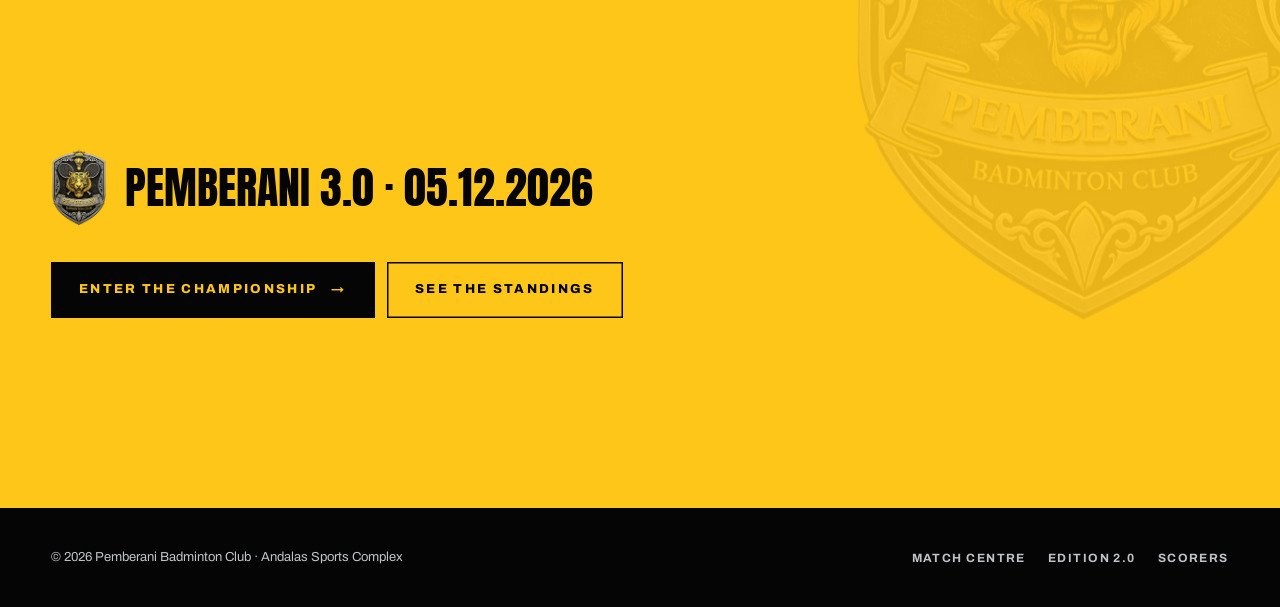
==== commit 807da0e0: "Update fallback image source for champions section" ====
--- a/index.html
+++ b/index.html
@@ -181,7 +181,7 @@
   <div class="wrap def-grid">
     <div class="photo def-photo missing">
       <img data-photo="champions-e2" alt="Muizz and Daus, Edition 2.0 champions" loading="lazy">
-      <div class="fallback" aria-hidden="true"><span class="big">E2</span><img src="assets/e3/crest-480.webp" alt="" loading="lazy" width="480" height="669"></div>
+      <div class="fallback" aria-hidden="true"><span class="big">E2</span><img src="assets/champions-e2.jpg" alt="" loading="lazy" width="480" height="669"></div>
       <span class="stamp" data-i18n="def.stamp">Edition 2.0 champions</span>
     </div>
     <div class="def-copy">
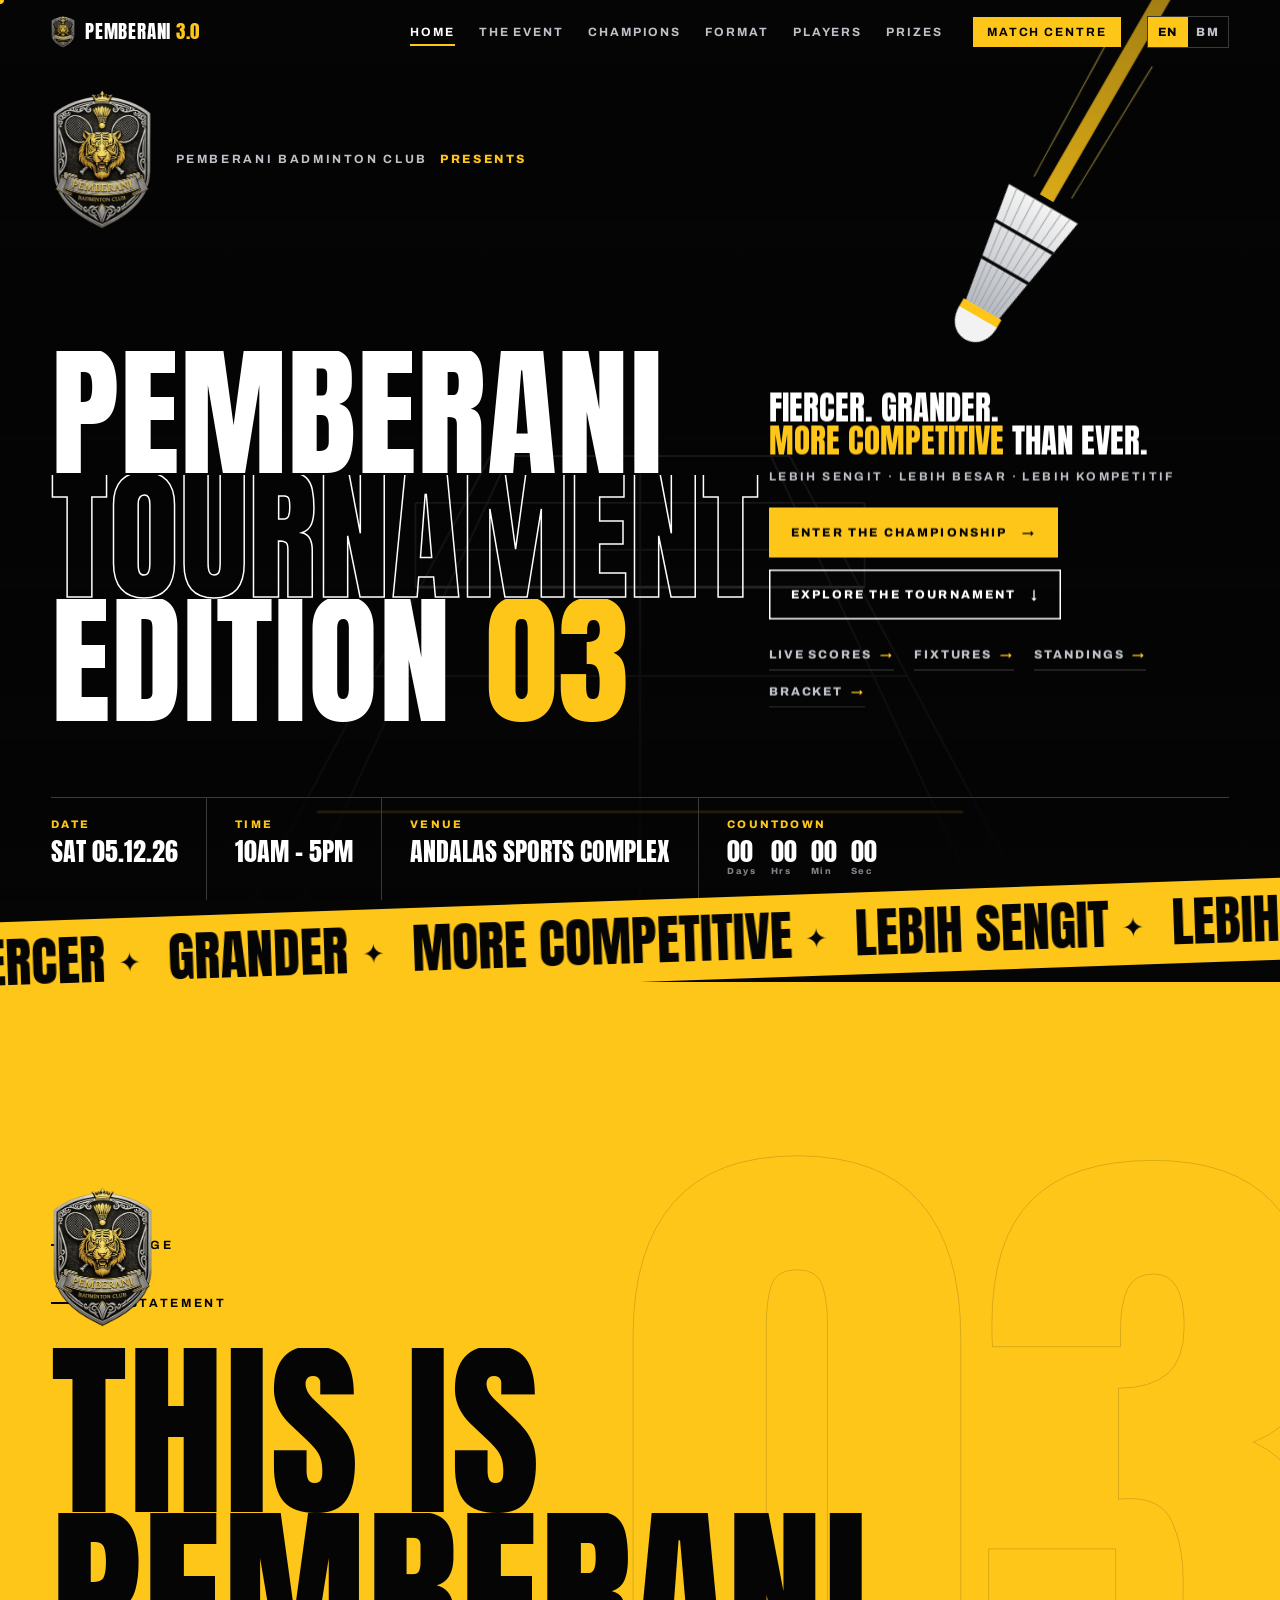
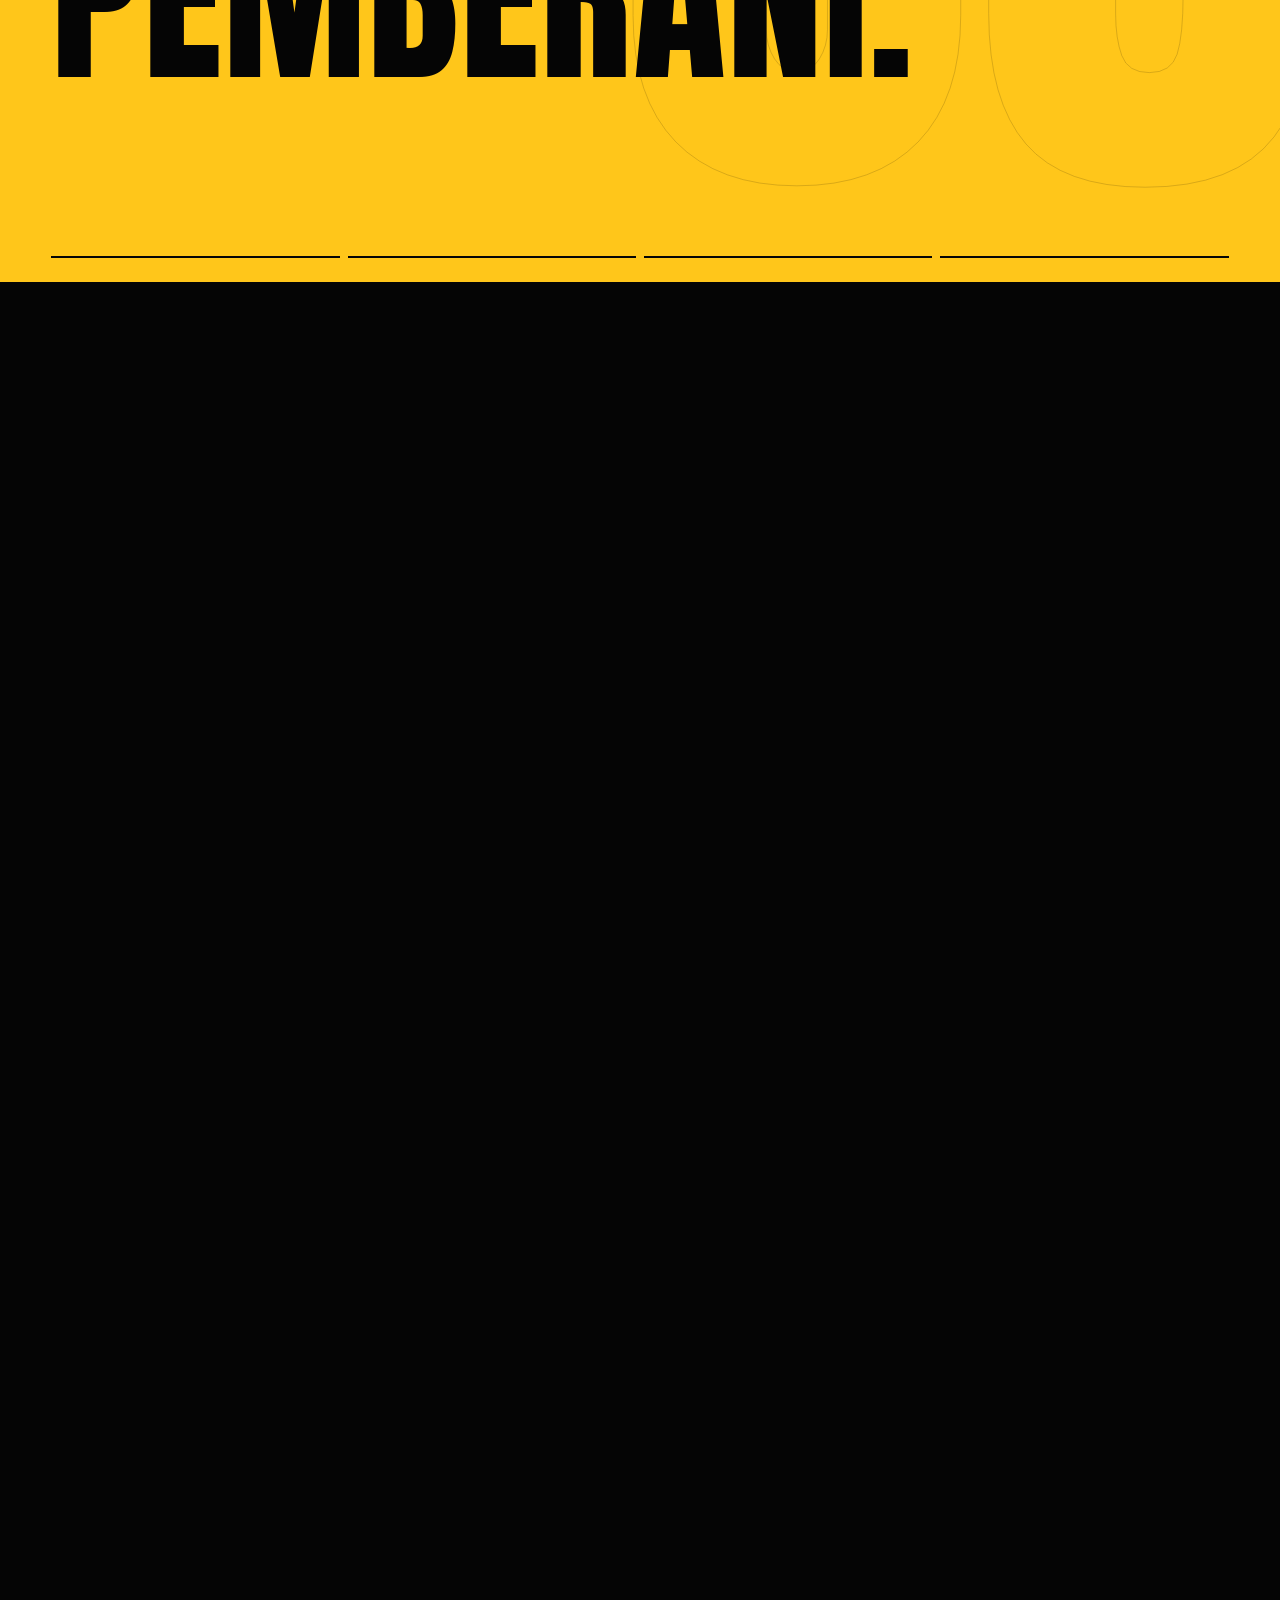
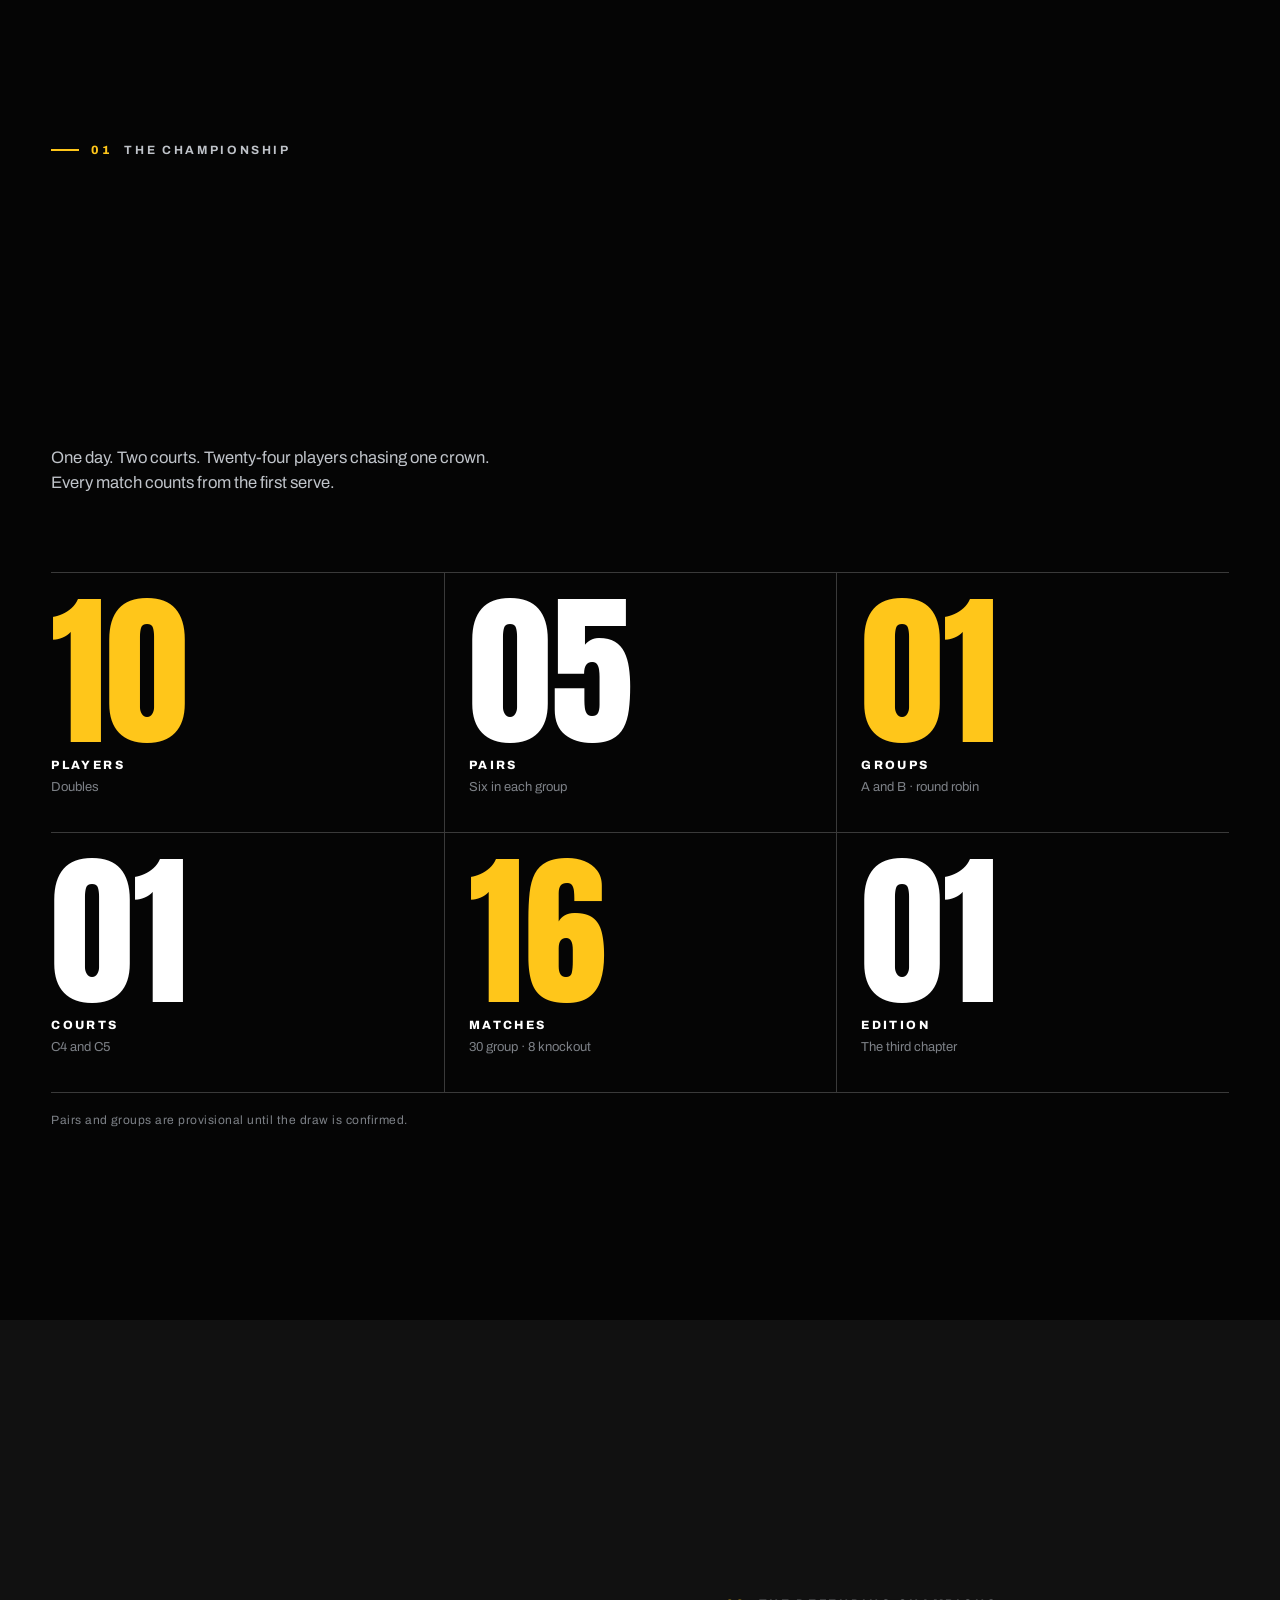
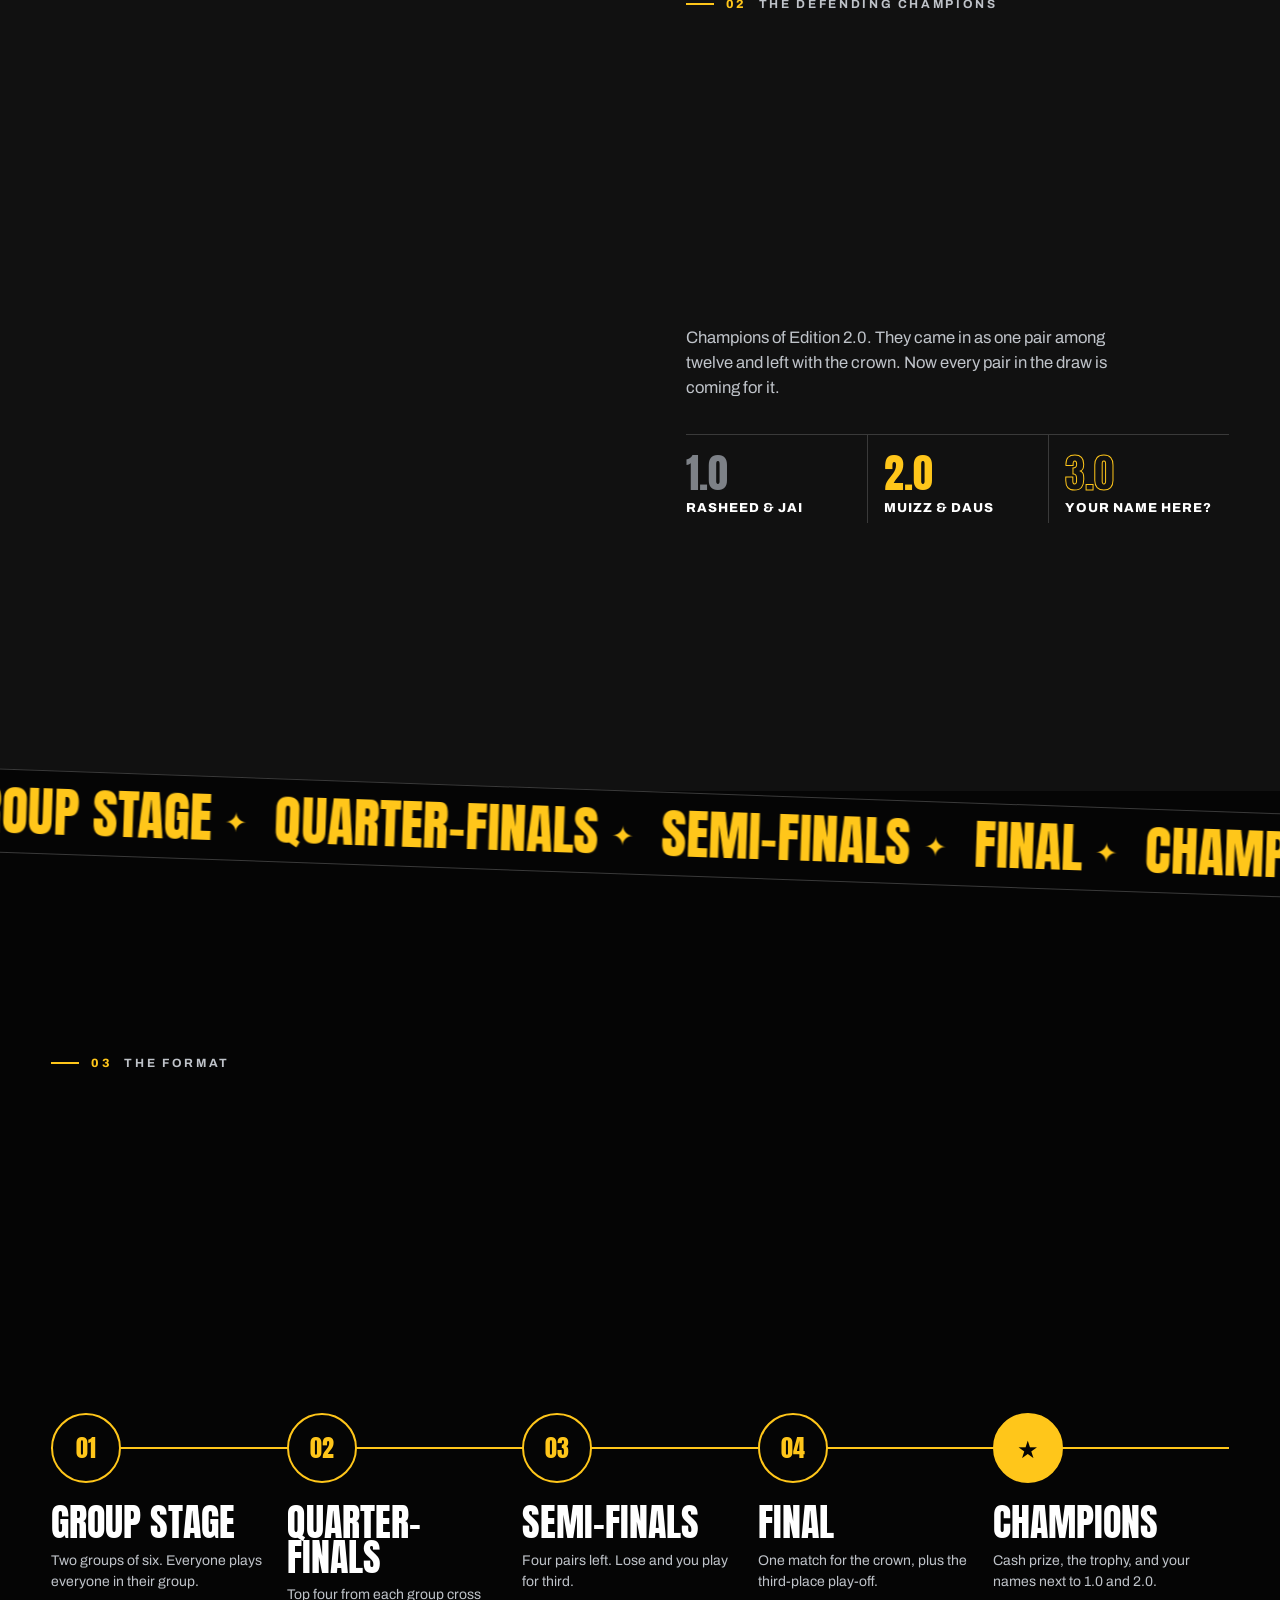
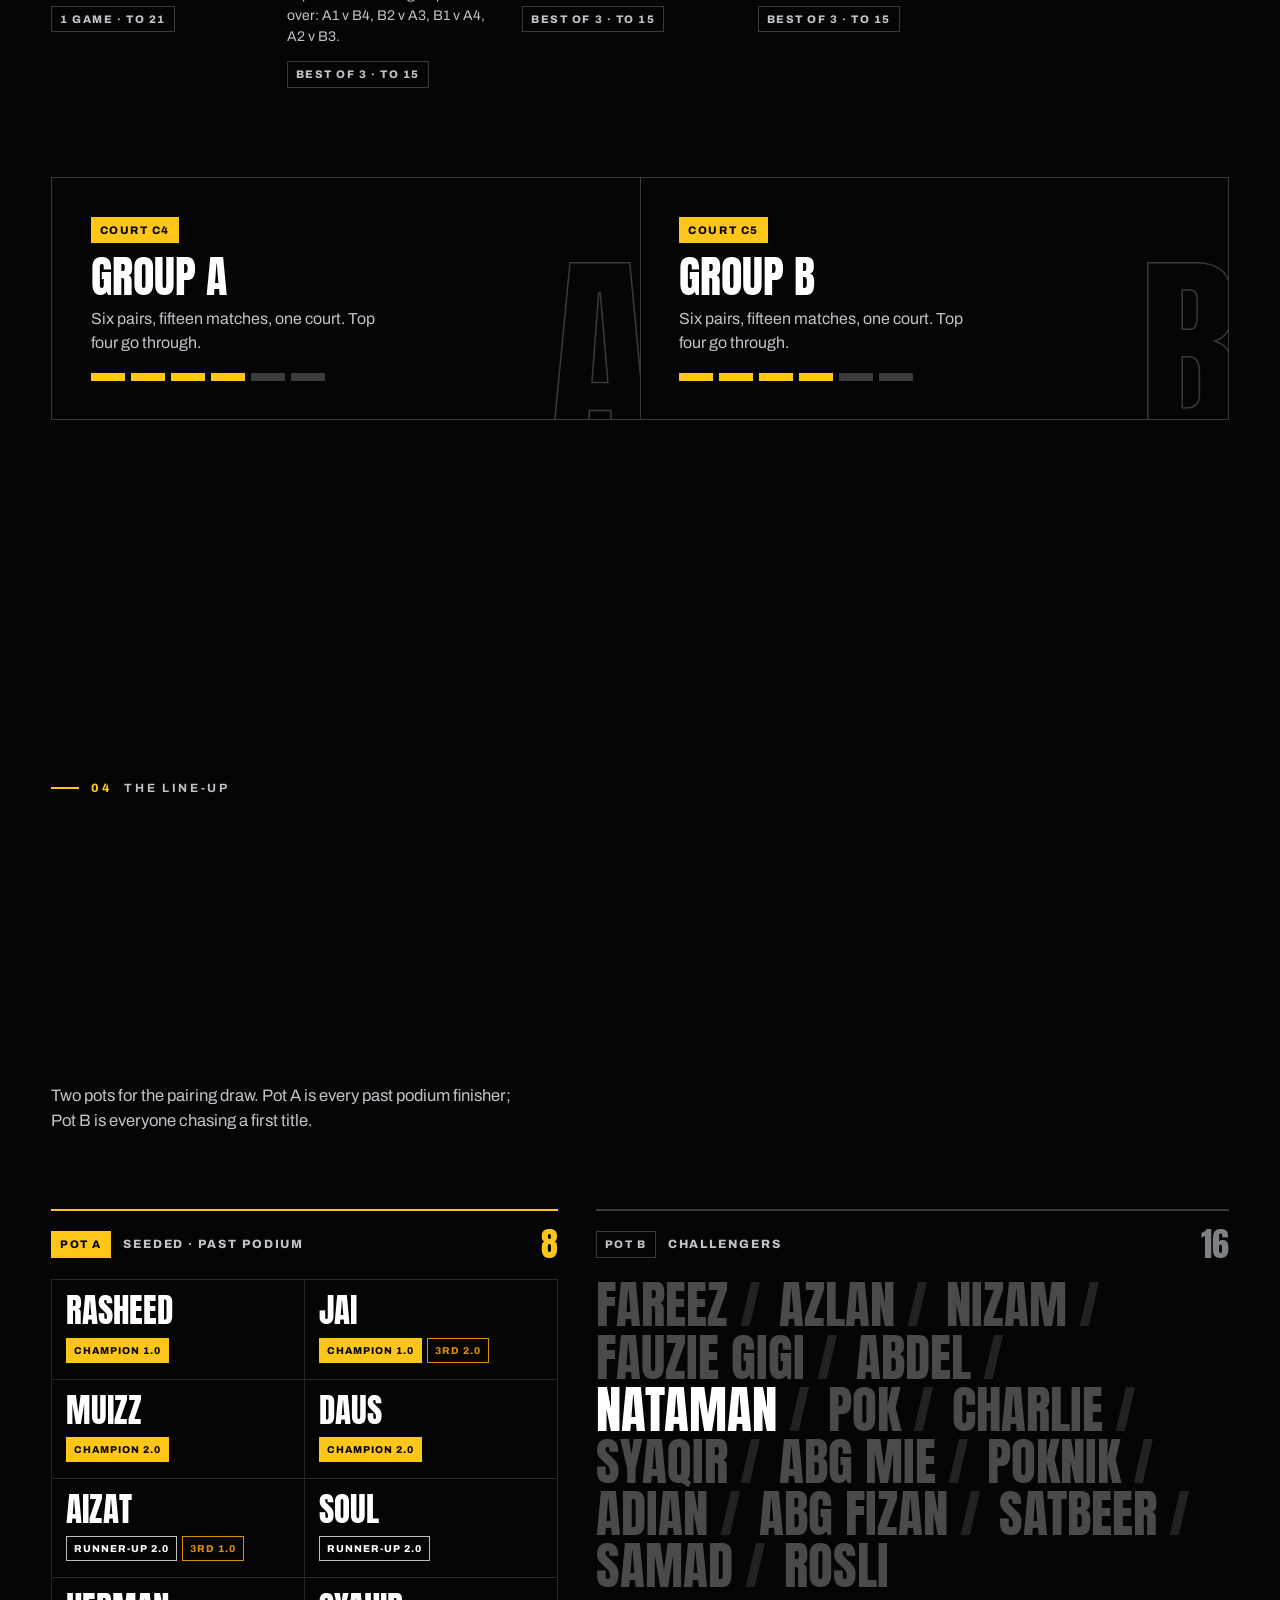
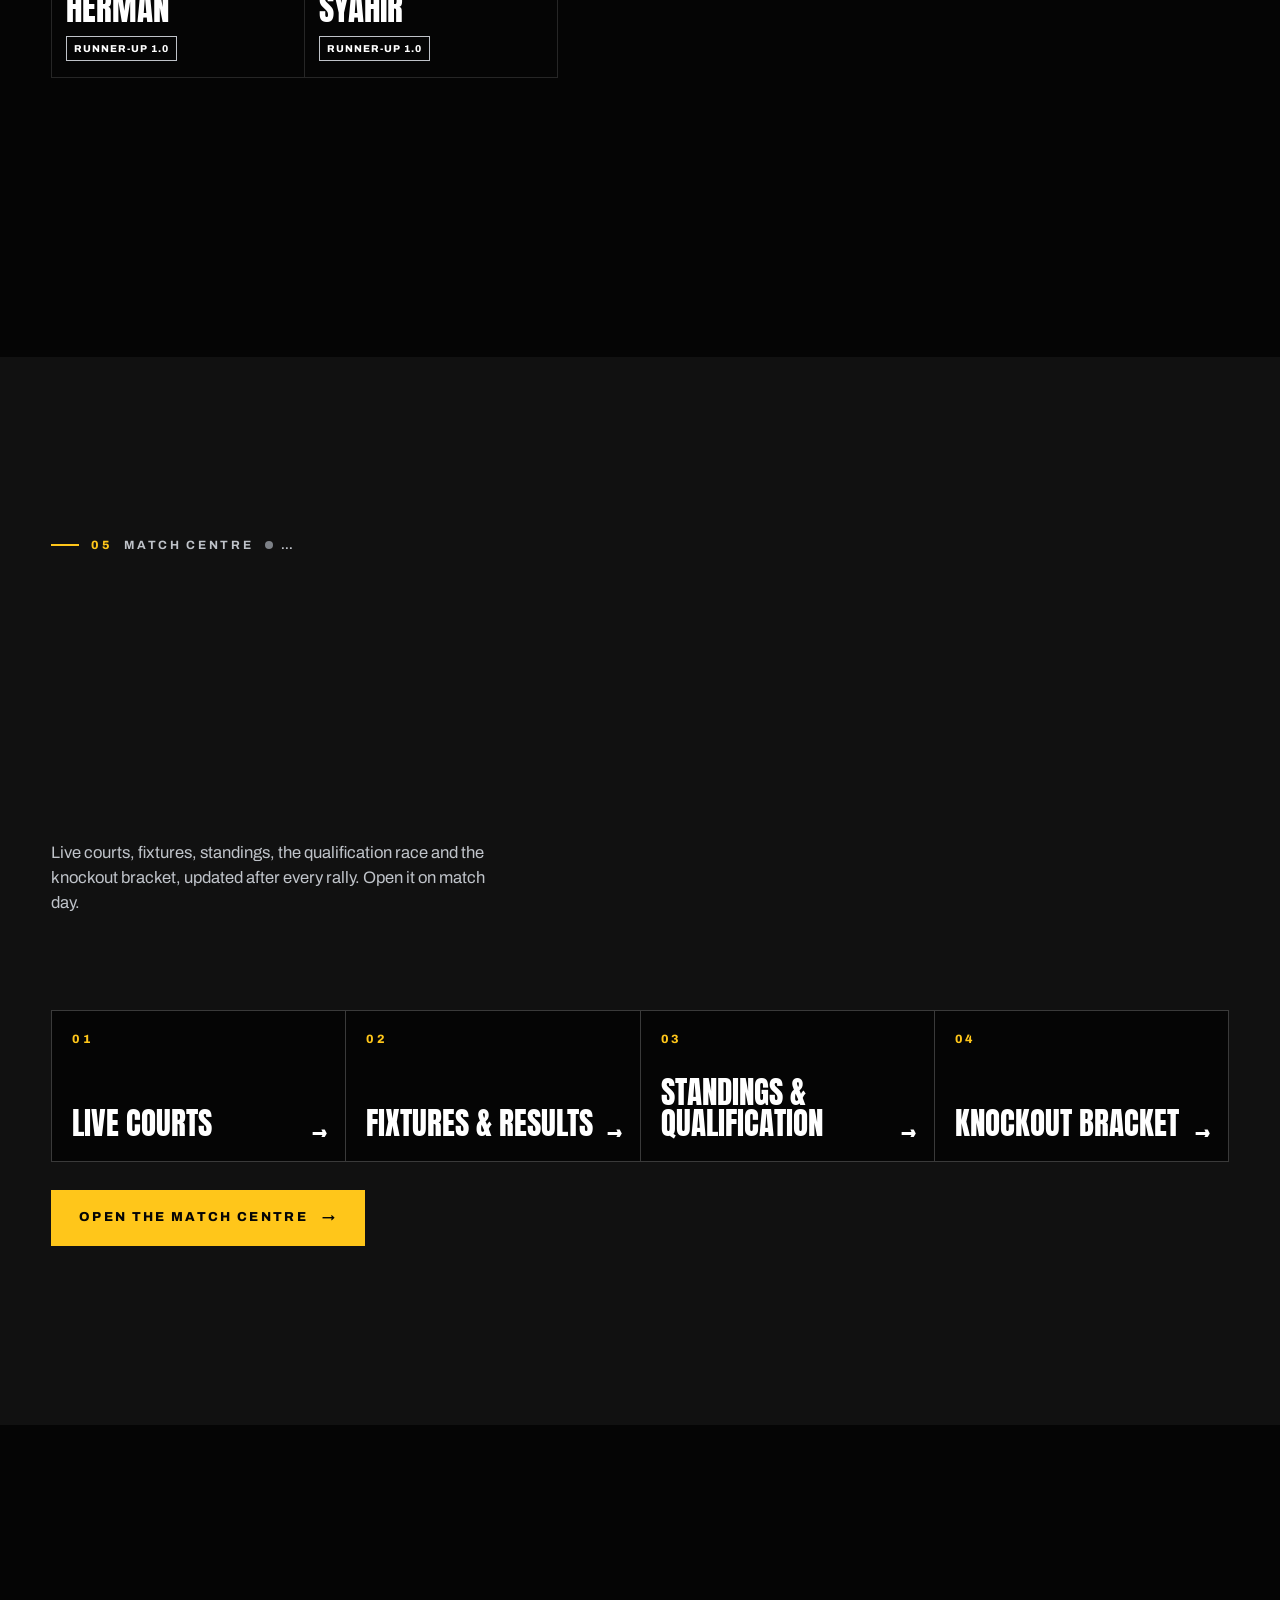
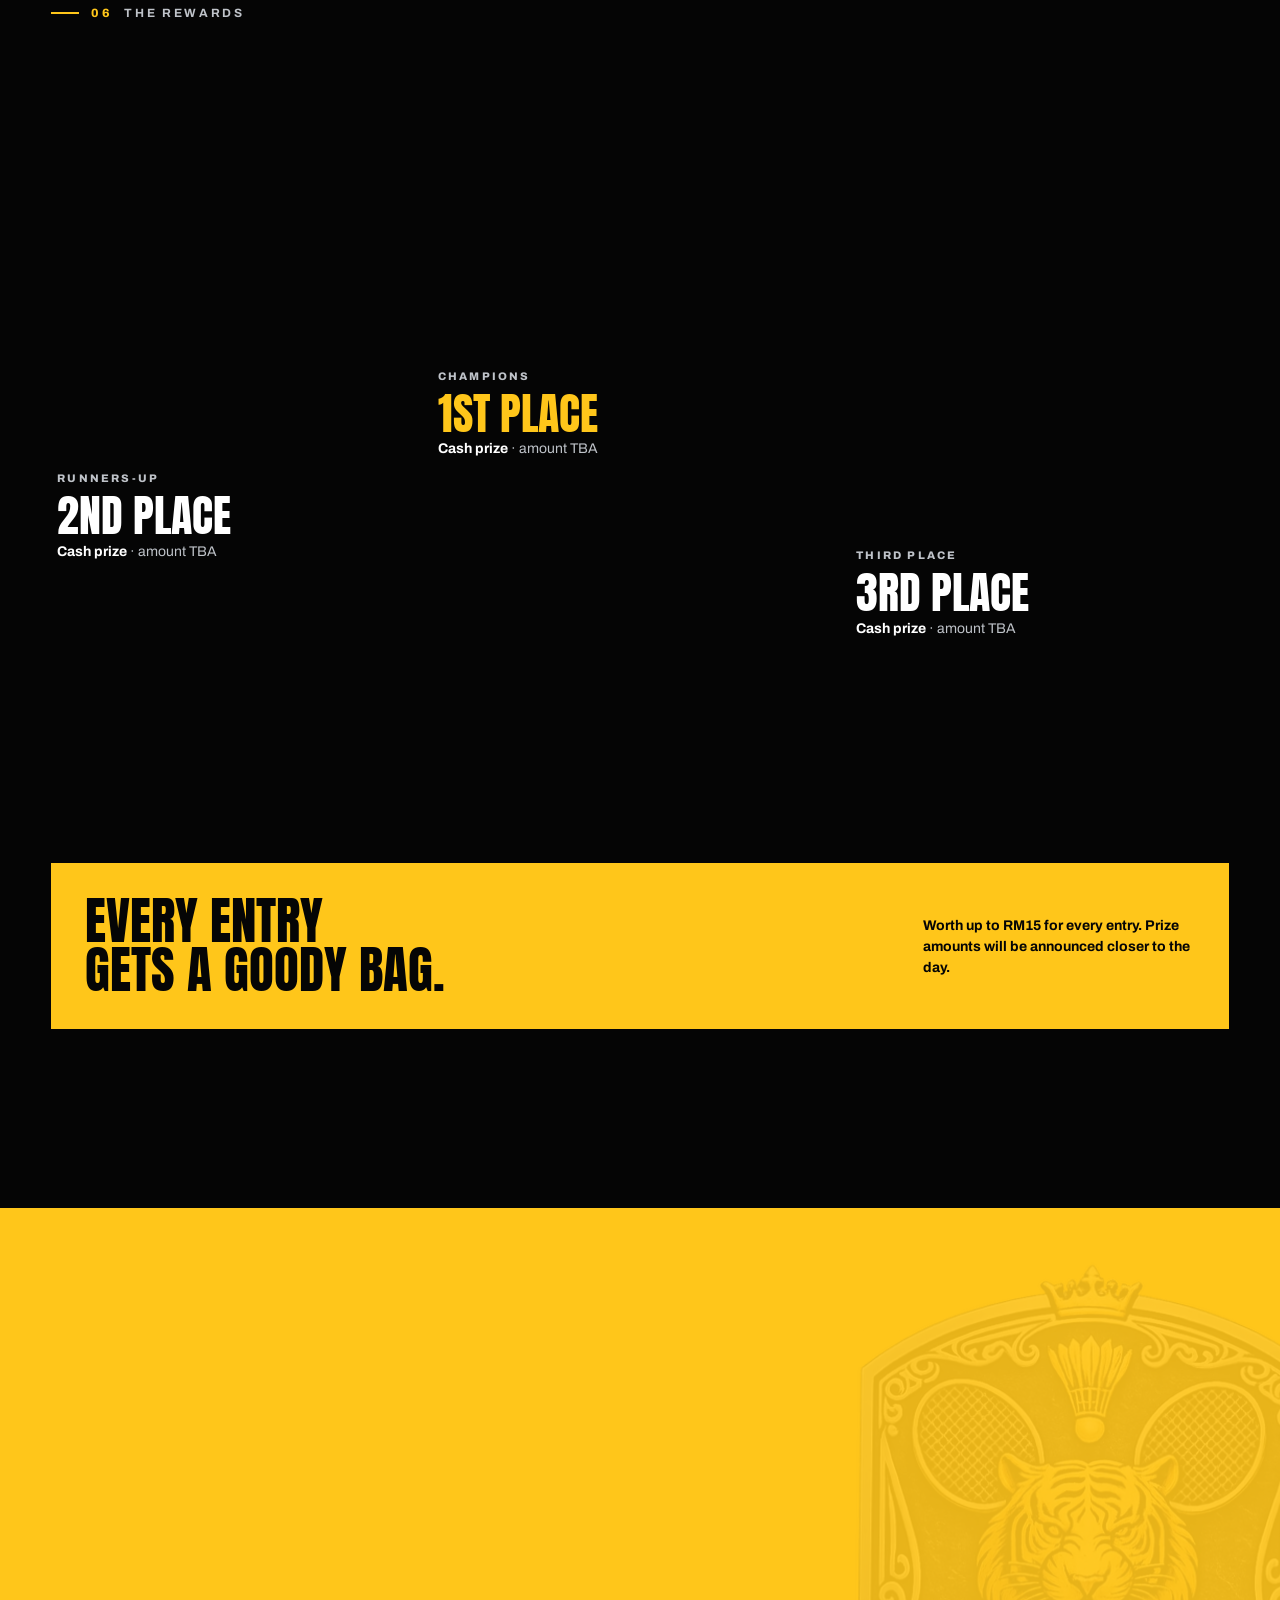
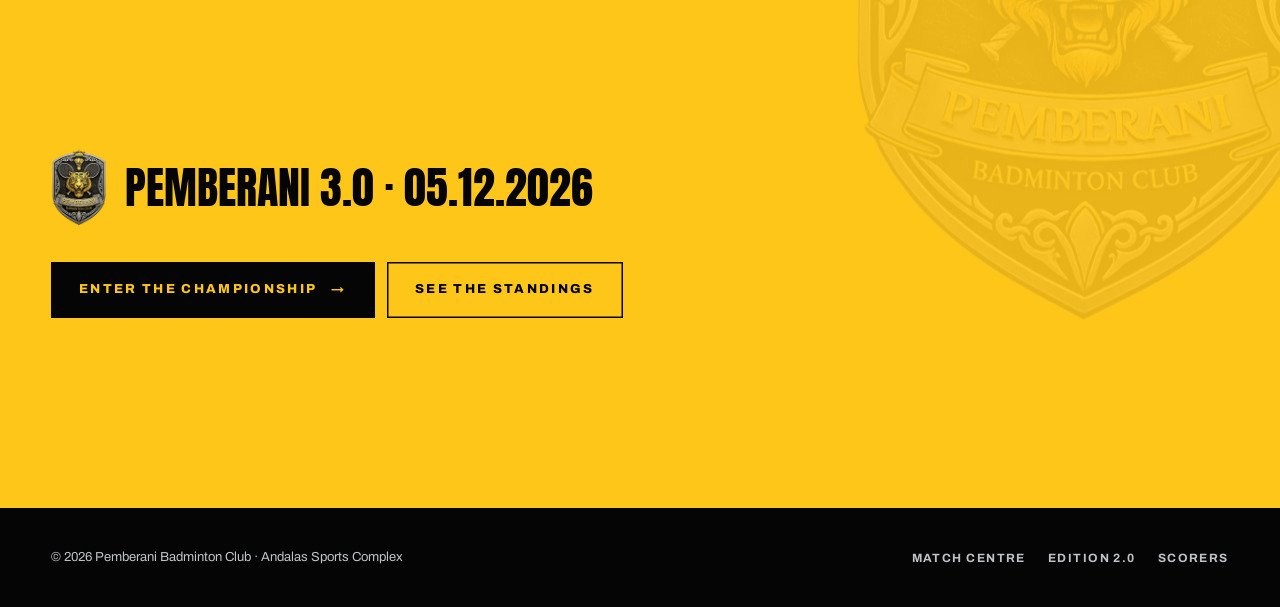
==== commit c3c0ba1a: "Update fallback image source for champions section" ====
--- a/index.html
+++ b/index.html
@@ -181,7 +181,7 @@
   <div class="wrap def-grid">
     <div class="photo def-photo missing">
       <img data-photo="champions-e2" alt="Muizz and Daus, Edition 2.0 champions" loading="lazy">
-      <div class="fallback" aria-hidden="true"><span class="big">E2</span><img src="assets/champions-e2.jpg" alt="" loading="lazy" width="480" height="669"></div>
+      <div class="fallback" aria-hidden="true"><span class="big">E2</span><img src="assets/e3/crest-480.webp" alt="" loading="lazy" width="480" height="669"></div>
       <span class="stamp" data-i18n="def.stamp">Edition 2.0 champions</span>
     </div>
     <div class="def-copy">
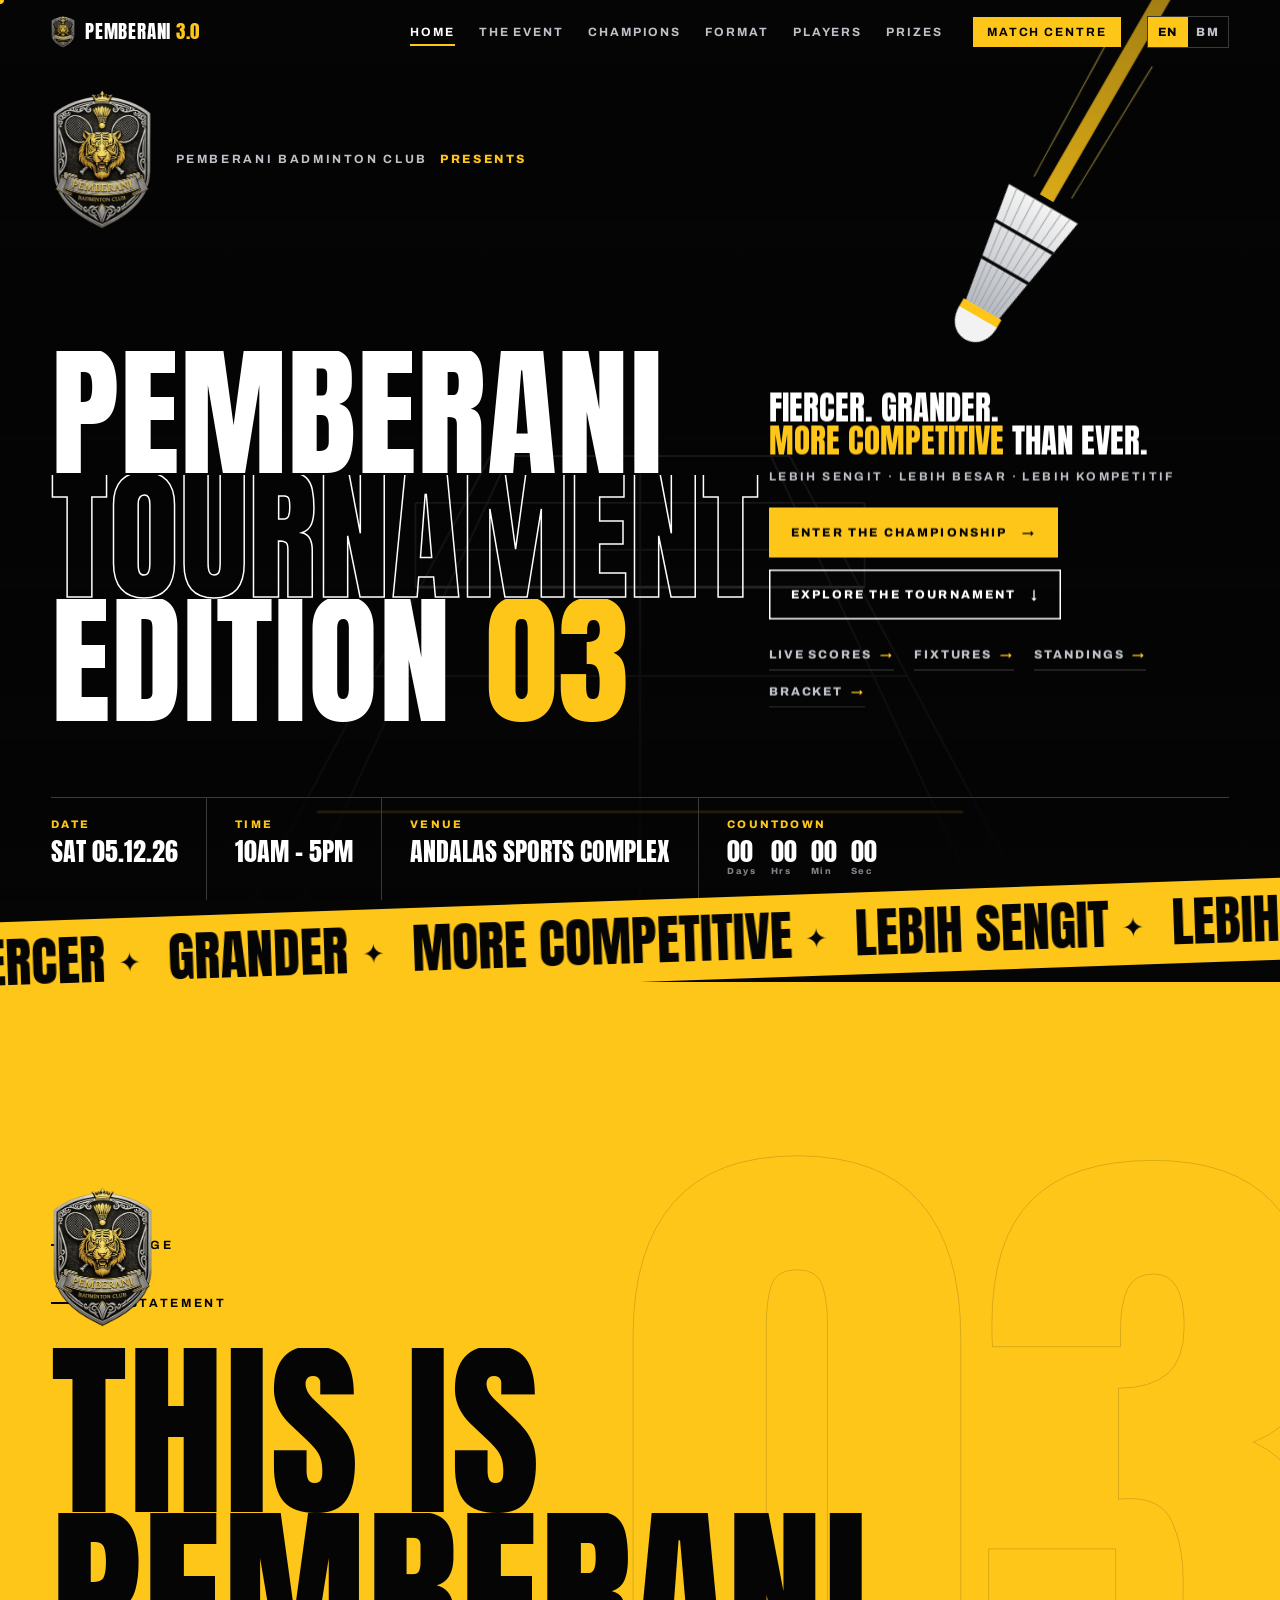
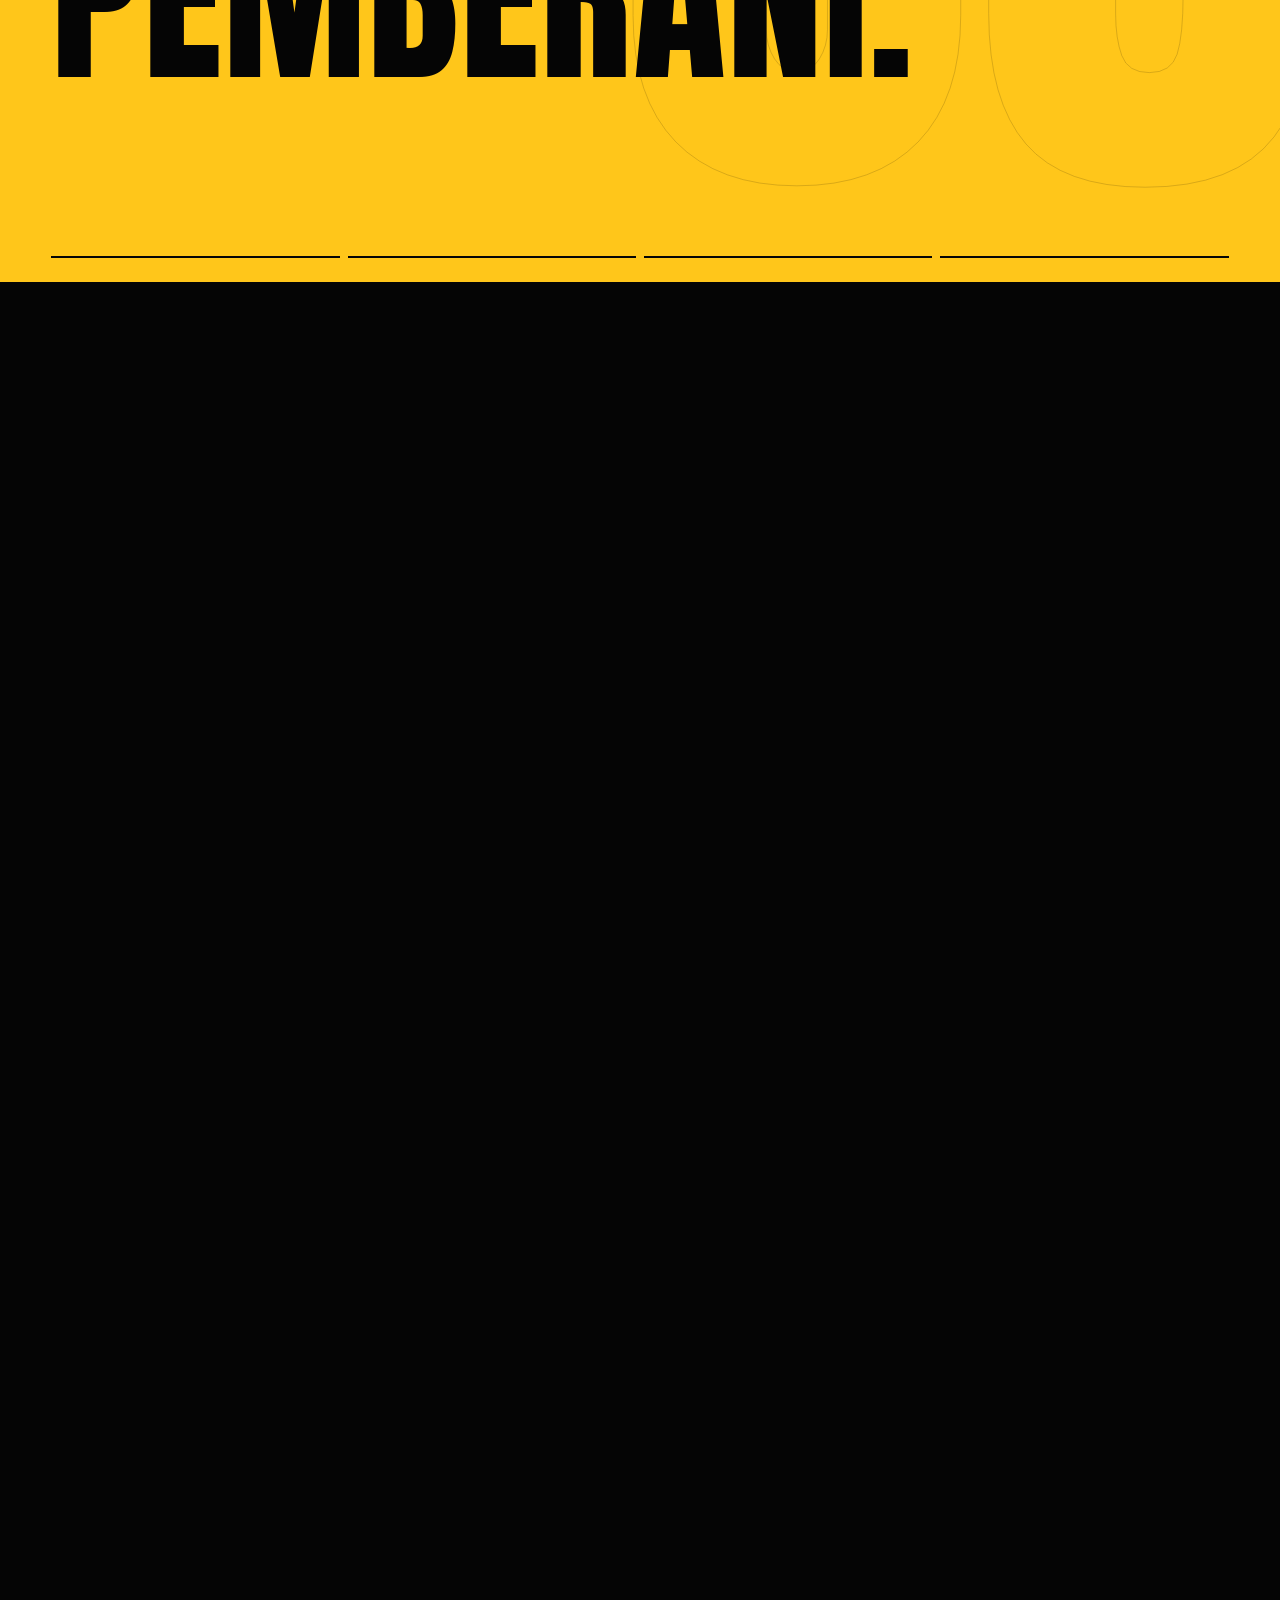
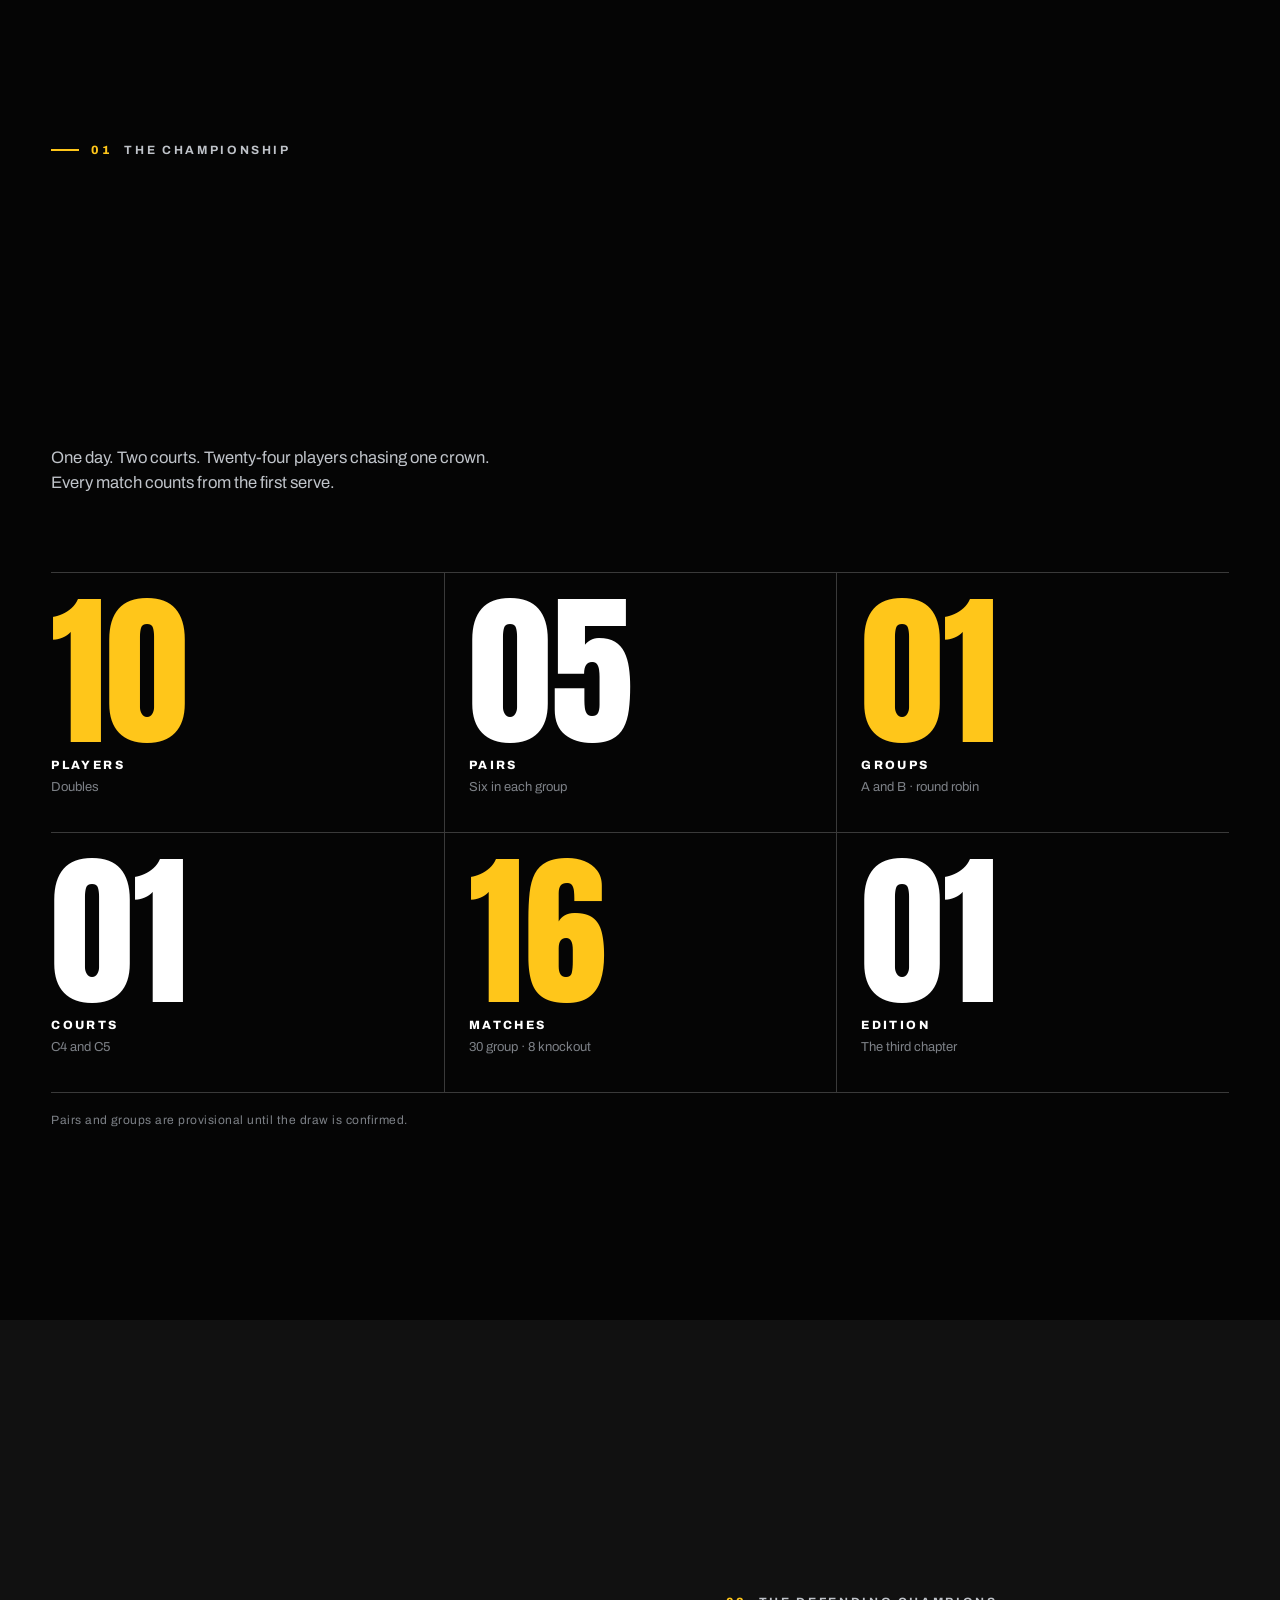
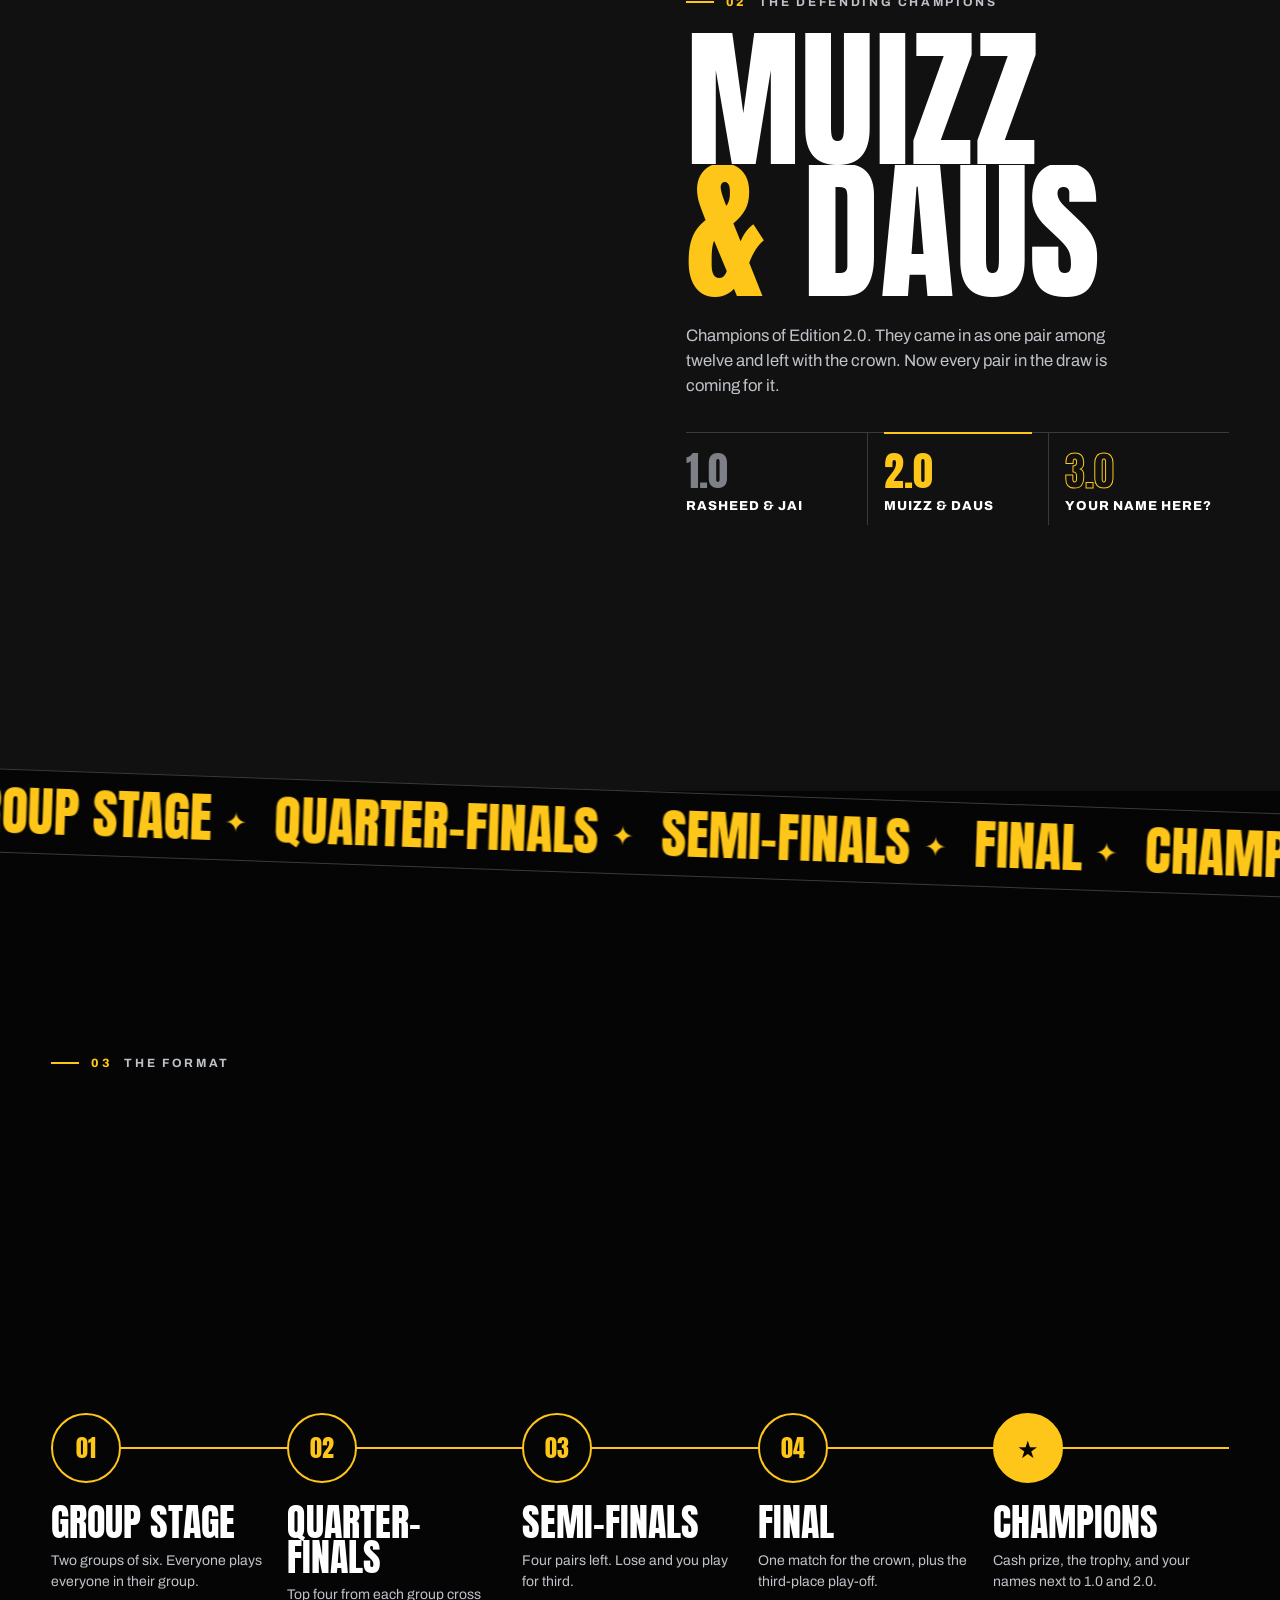
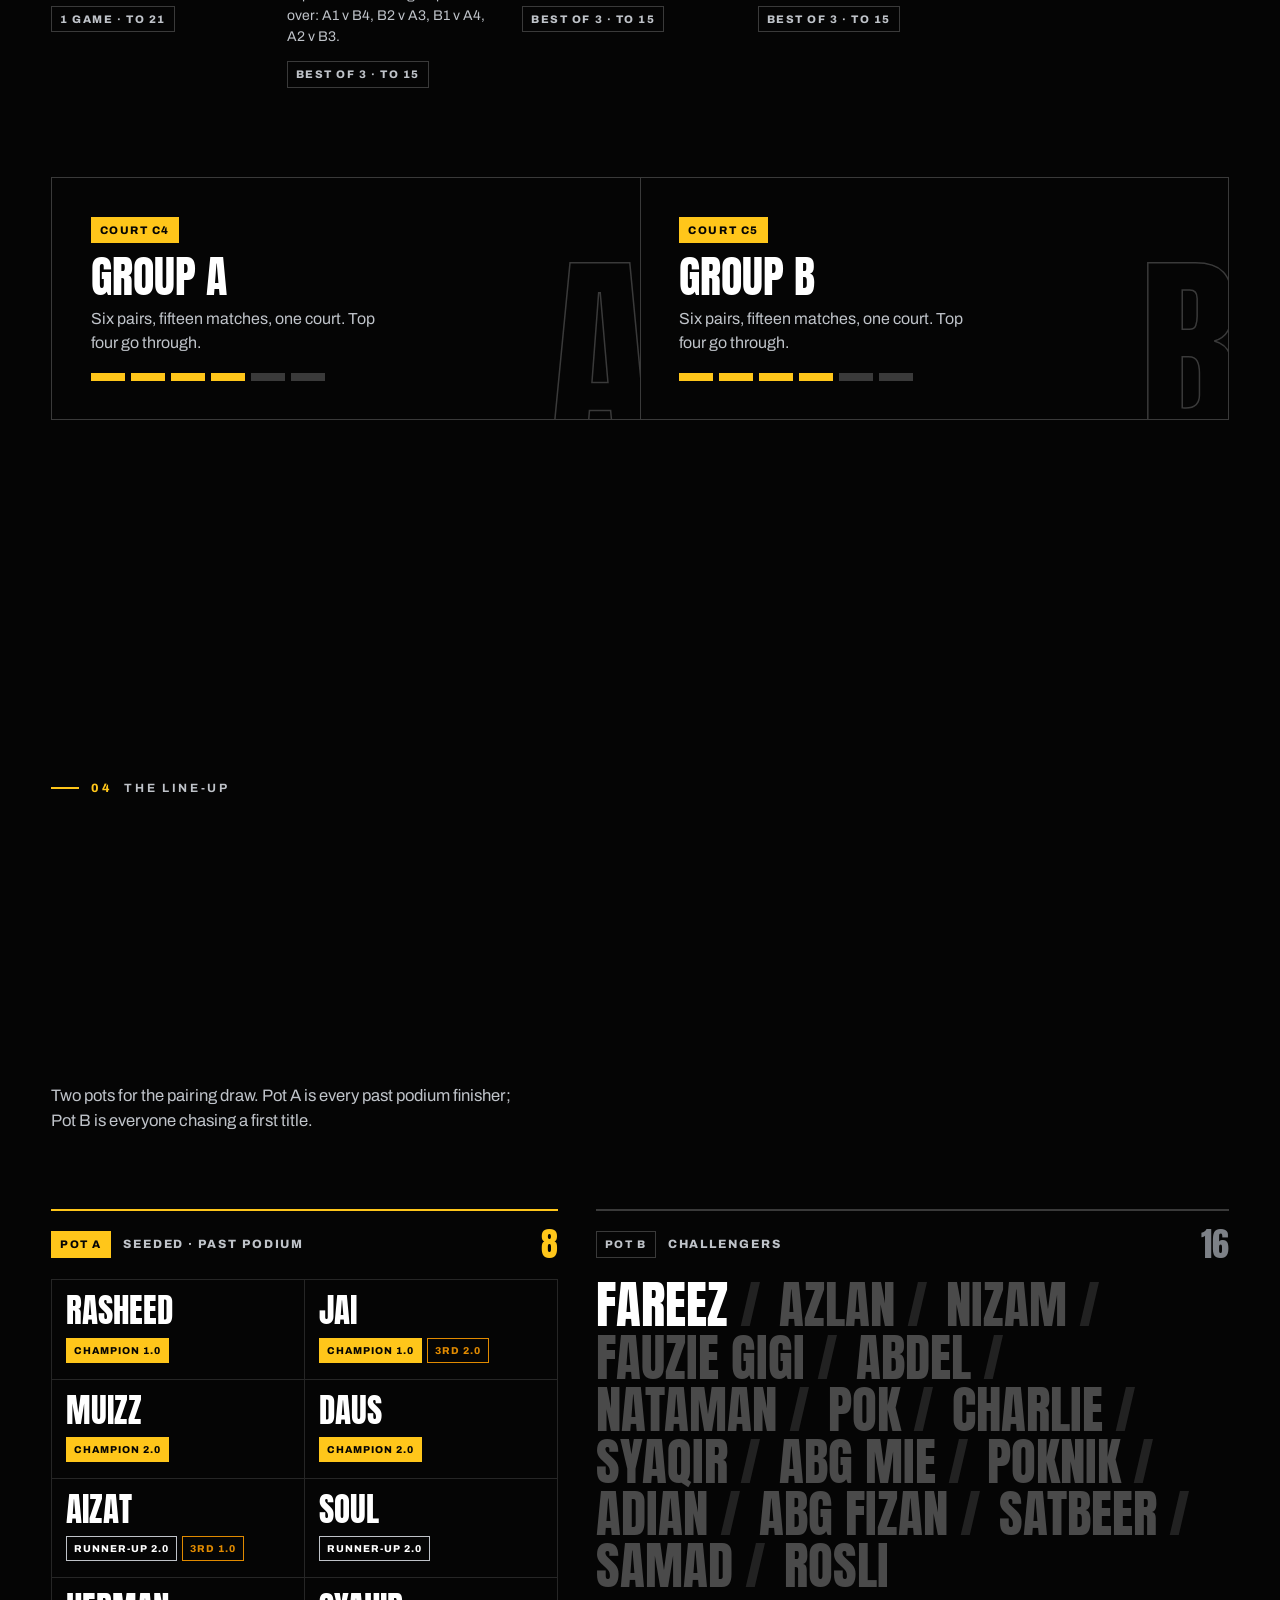
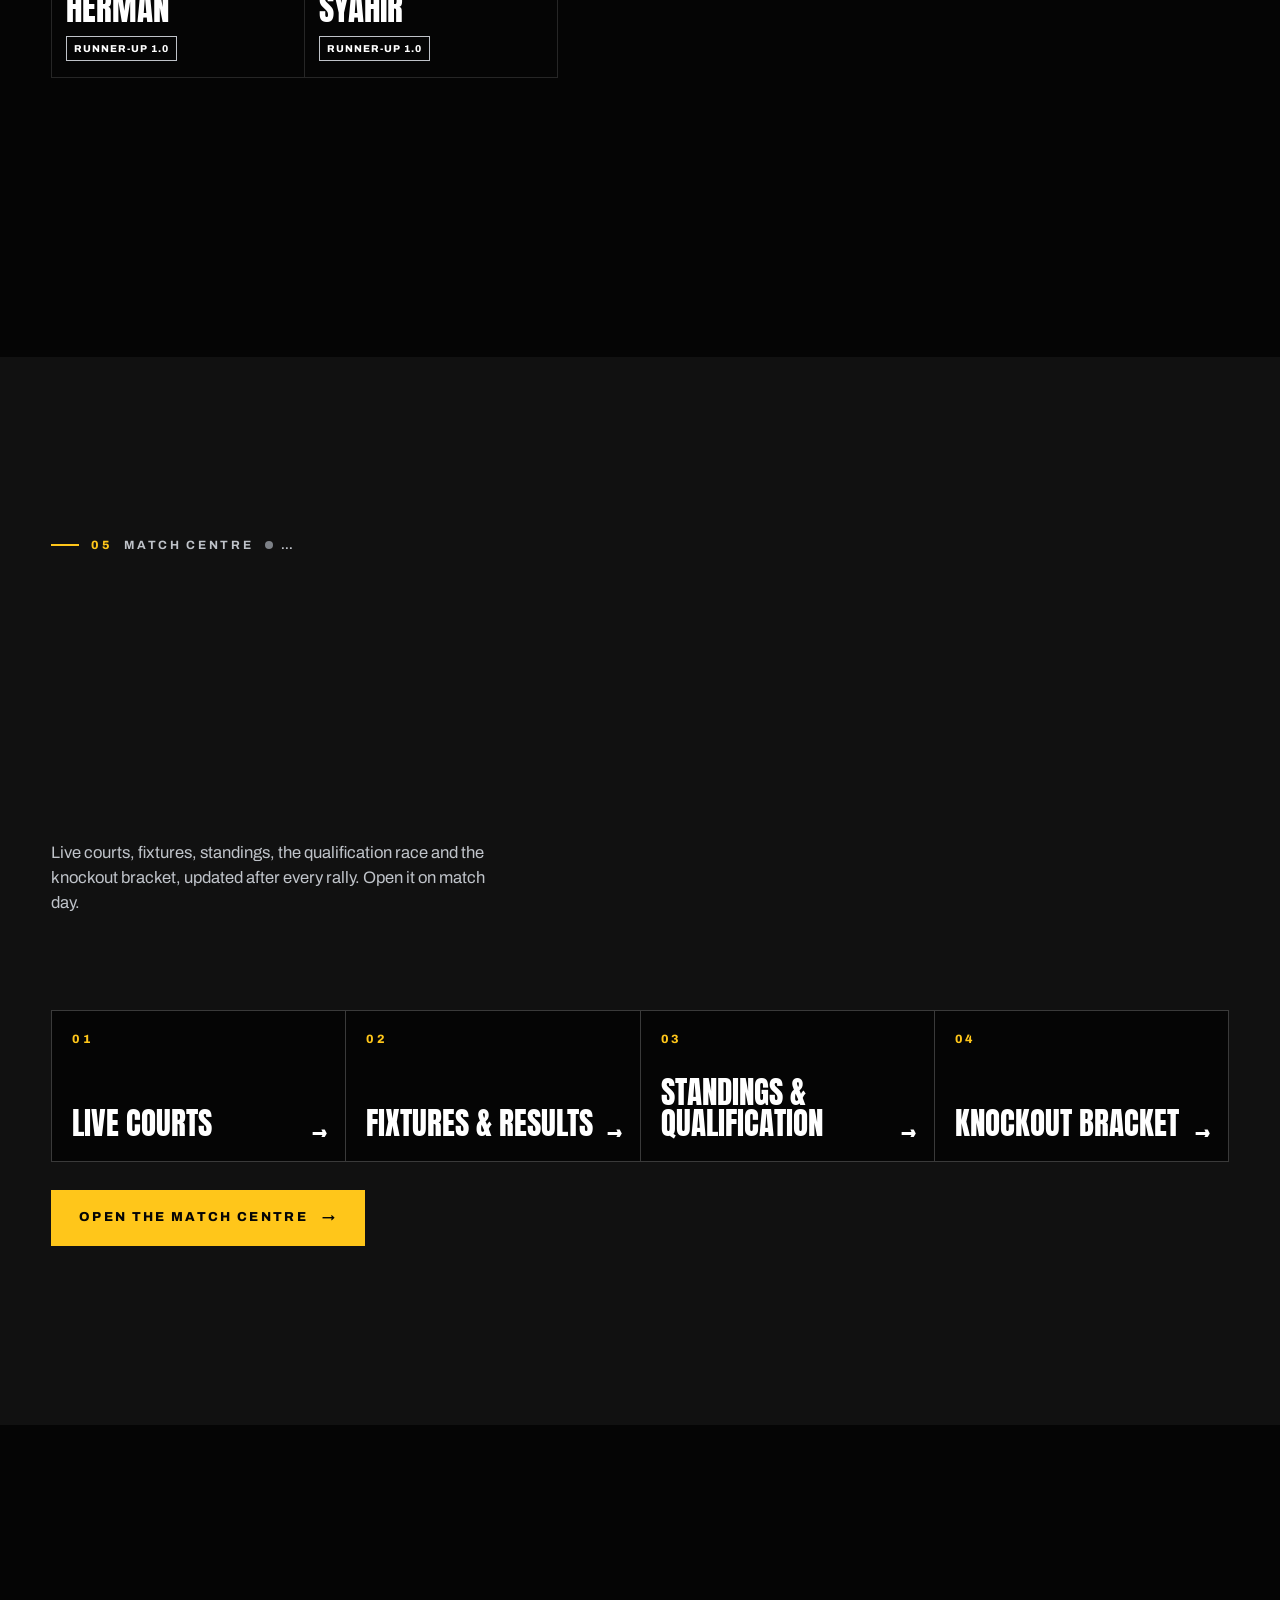
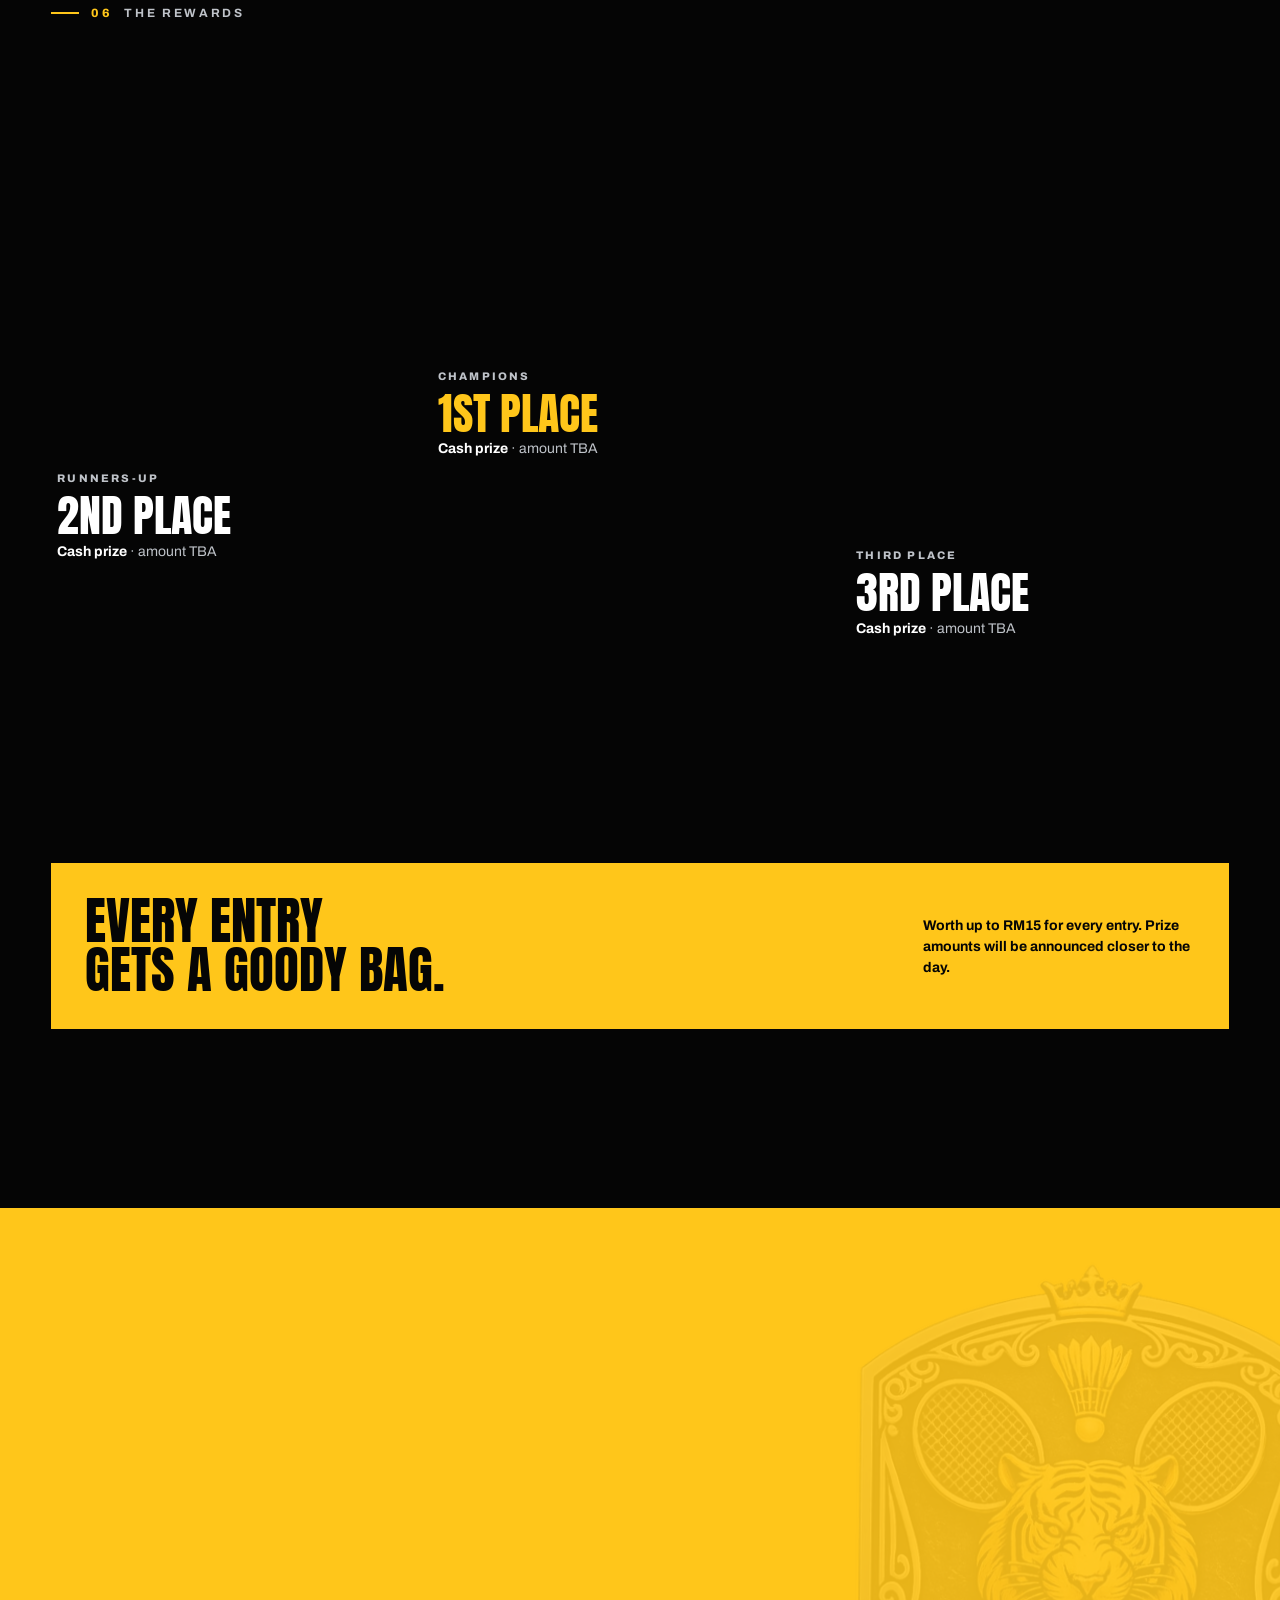
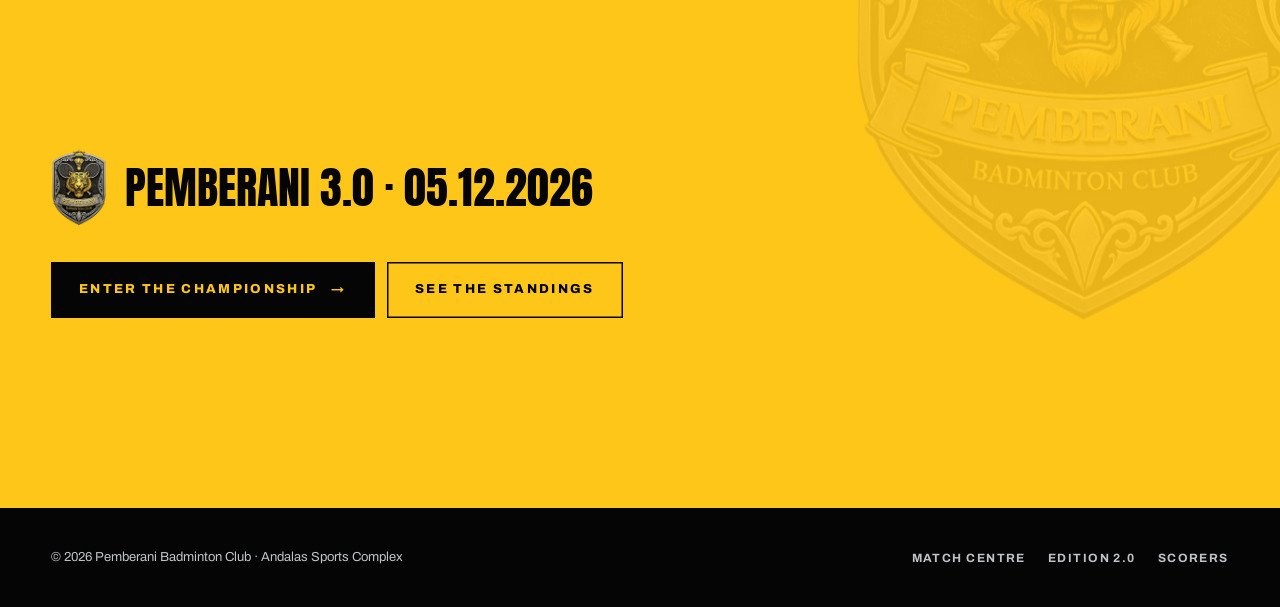
==== commit 58959f0f: "Champions section rotates between Edition 2.0 and 1.0 - Photo, names, label and text switch together" ====
--- a/index.html
+++ b/index.html
@@ -176,21 +176,36 @@
   </div>
 </section>
 
-<!-- ═════════ 04 · DEFENDING CHAMPIONS ═════════ -->
+<!-- ═════════ 04 · CHAMPIONS (rotates between Edition 2.0 and 1.0) ═════════ -->
 <section class="defending sec" id="champions" data-scene>
-  <div class="wrap def-grid">
-    <div class="photo def-photo missing">
-      <img data-photo="champions-e2" alt="Muizz and Daus, Edition 2.0 champions" loading="lazy">
-      <div class="fallback" aria-hidden="true"><span class="big">E2</span><img src="assets/e3/crest-480.webp" alt="" loading="lazy" width="480" height="669"></div>
-      <span class="stamp" data-i18n="def.stamp">Edition 2.0 champions</span>
+  <div class="wrap def-grid" data-champs>
+    <div class="def-photo">
+      <div class="photo sl on missing" data-slide="e2">
+        <img data-photo="champions-e2" alt="Muizz and Daus, Edition 2.0 champions" loading="lazy">
+        <div class="fallback" aria-hidden="true"><span class="big">E2</span><img src="assets/e3/crest-480.webp" alt="" loading="lazy" width="480" height="669"></div>
+        <span class="stamp" data-i18n="def.stamp">Edition 2.0 champions</span>
+      </div>
+      <div class="photo sl" data-slide="e1" aria-hidden="true">
+        <img src="assets/e3/champions-e1.jpg" alt="Rasheed and Jai, Edition 1.0 champions" loading="lazy" width="607" height="1080">
+        <span class="stamp" data-i18n="def.stamp1">Edition 1.0 champions</span>
+      </div>
     </div>
     <div class="def-copy">
-      <p class="label" data-reveal><b>02</b> <span data-i18n="def.k">The Defending Champions</span></p>
-      <h2 class="display" data-reveal="lines"><span class="ln" data-reveal-self><span style="--i:0">Muizz</span></span><span class="ln" data-reveal-self><span style="--i:1"><span class="y">&amp;</span> Daus</span></span></h2>
-      <p class="lede" data-reveal data-i18n="def.lede">Champions of Edition 2.0. They came in as one pair among twelve and left with the crown. Now every pair in the draw is coming for it.</p>
+      <div class="def-slides">
+        <div class="def-slide on" data-slide="e2">
+          <p class="label" data-reveal><b>02</b> <span data-i18n="def.k">The Defending Champions</span></p>
+          <h2 class="display" data-reveal="lines"><span class="ln" data-reveal-self><span style="--i:0">Muizz</span></span><span class="ln" data-reveal-self><span style="--i:1"><span class="y">&amp;</span> Daus</span></span></h2>
+          <p class="lede" data-reveal data-i18n="def.lede">Champions of Edition 2.0. They came in as one pair among twelve and left with the crown. Now every pair in the draw is coming for it.</p>
+        </div>
+        <div class="def-slide" data-slide="e1" aria-hidden="true">
+          <p class="label"><b>02</b> <span data-i18n="def.k1">The First Champions</span></p>
+          <h2 class="display"><span class="ln"><span style="--i:0">Rasheed</span></span><span class="ln"><span style="--i:1"><span class="y">&amp;</span> Jai</span></span></h2>
+          <p class="lede" data-i18n="def.lede1">Champions of Edition 1.0, the very first Pemberani tournament. Both are back in Pot A for Edition 3.0.</p>
+        </div>
+      </div>
       <div class="hof" data-reveal>
-        <div><div class="e">1.0</div><div class="nm">Rasheed &amp; Jai</div></div>
-        <div class="cur"><div class="e">2.0</div><div class="nm">Muizz &amp; Daus</div></div>
+        <button type="button" class="hof-b" data-show="e1" aria-pressed="false"><div class="e">1.0</div><div class="nm">Rasheed &amp; Jai</div><i class="bar"></i></button>
+        <button type="button" class="hof-b on" data-show="e2" aria-pressed="true"><div class="e">2.0</div><div class="nm">Muizz &amp; Daus</div><i class="bar"></i></button>
         <div class="next"><div class="e">3.0</div><div class="nm" data-i18n="def.next">Your name here?</div></div>
       </div>
     </div>
--- a/css/e3.css
+++ b/css/e3.css
@@ -946,3 +946,30 @@
 .hl-grid { display: grid; grid-template-columns: repeat(4, minmax(0, 1fr)); gap: 12px; }
 .hl-empty { color: var(--silver); border: 1px dashed var(--line-2); padding: 22px; margin: 0; }
 @media (max-width: 860px) { .hl-grid { grid-template-columns: 1fr 1fr; } .hl { padding: 14px; } .hl-w { font-size: 24px; } }
+
+/* ── champions slideshow ───────────────────────────────── */
+.def-photo { position: relative; overflow: hidden; background: var(--char); }
+.def-photo .sl { position: absolute; inset: 0; opacity: 0; transition: opacity 1s var(--ease); }
+.def-photo .sl.on { opacity: 1; z-index: 1; }
+.def-photo .sl[data-slide="e2"] > img { object-position: 50% 62%; }
+.def-photo .sl[data-slide="e1"] > img { object-position: 50% 58%; }
+.def-slides { display: grid; }
+.def-slide { grid-area: 1 / 1; opacity: 0; visibility: hidden; transition: opacity .6s var(--ease), visibility 0s .6s; }
+.def-slide.on { opacity: 1; visibility: visible; transition: opacity .6s var(--ease) .15s, visibility 0s; }
+.def-slide .ln > span { transform: translateY(130%); transition: transform .9s var(--ease); transition-delay: calc(var(--i, 0) * 90ms + .1s); }
+.def-slide.on .ln.in > span { transform: none; }
+.def-slide:not(.on) .ln > span { transform: translateY(130%); transition-duration: .3s; transition-delay: 0s; }
+.hof-b { position: relative; text-align: left; background: none; border: 0; color: inherit; font: inherit; cursor: pointer; padding: 18px 16px 8px 0; }
+.hof > .hof-b + .hof-b, .hof > .hof-b + .next { border-left: 1px solid var(--line-2); padding-left: 16px; }
+.hof-b .e { color: var(--dim); transition: color .3s; }
+.hof-b.on .e { color: var(--y); }
+.hof-b:hover .e { color: var(--white); }
+.hof-b .bar { position: absolute; left: 0; right: 16px; top: -1px; height: 2px; background: transparent; }
+.hof-b + .hof-b .bar { left: 16px; }
+.hof-b.on .bar { background: var(--y); transform-origin: left; }
+.hof-b.on .bar.run { animation: champBar 5s linear forwards; }
+@keyframes champBar { from { transform: scaleX(0); } to { transform: scaleX(1); } }
+@media (prefers-reduced-motion: reduce) {
+  .def-photo .sl, .def-slide { transition: none !important; }
+  .def-slide .ln > span { transform: none !important; }
+}
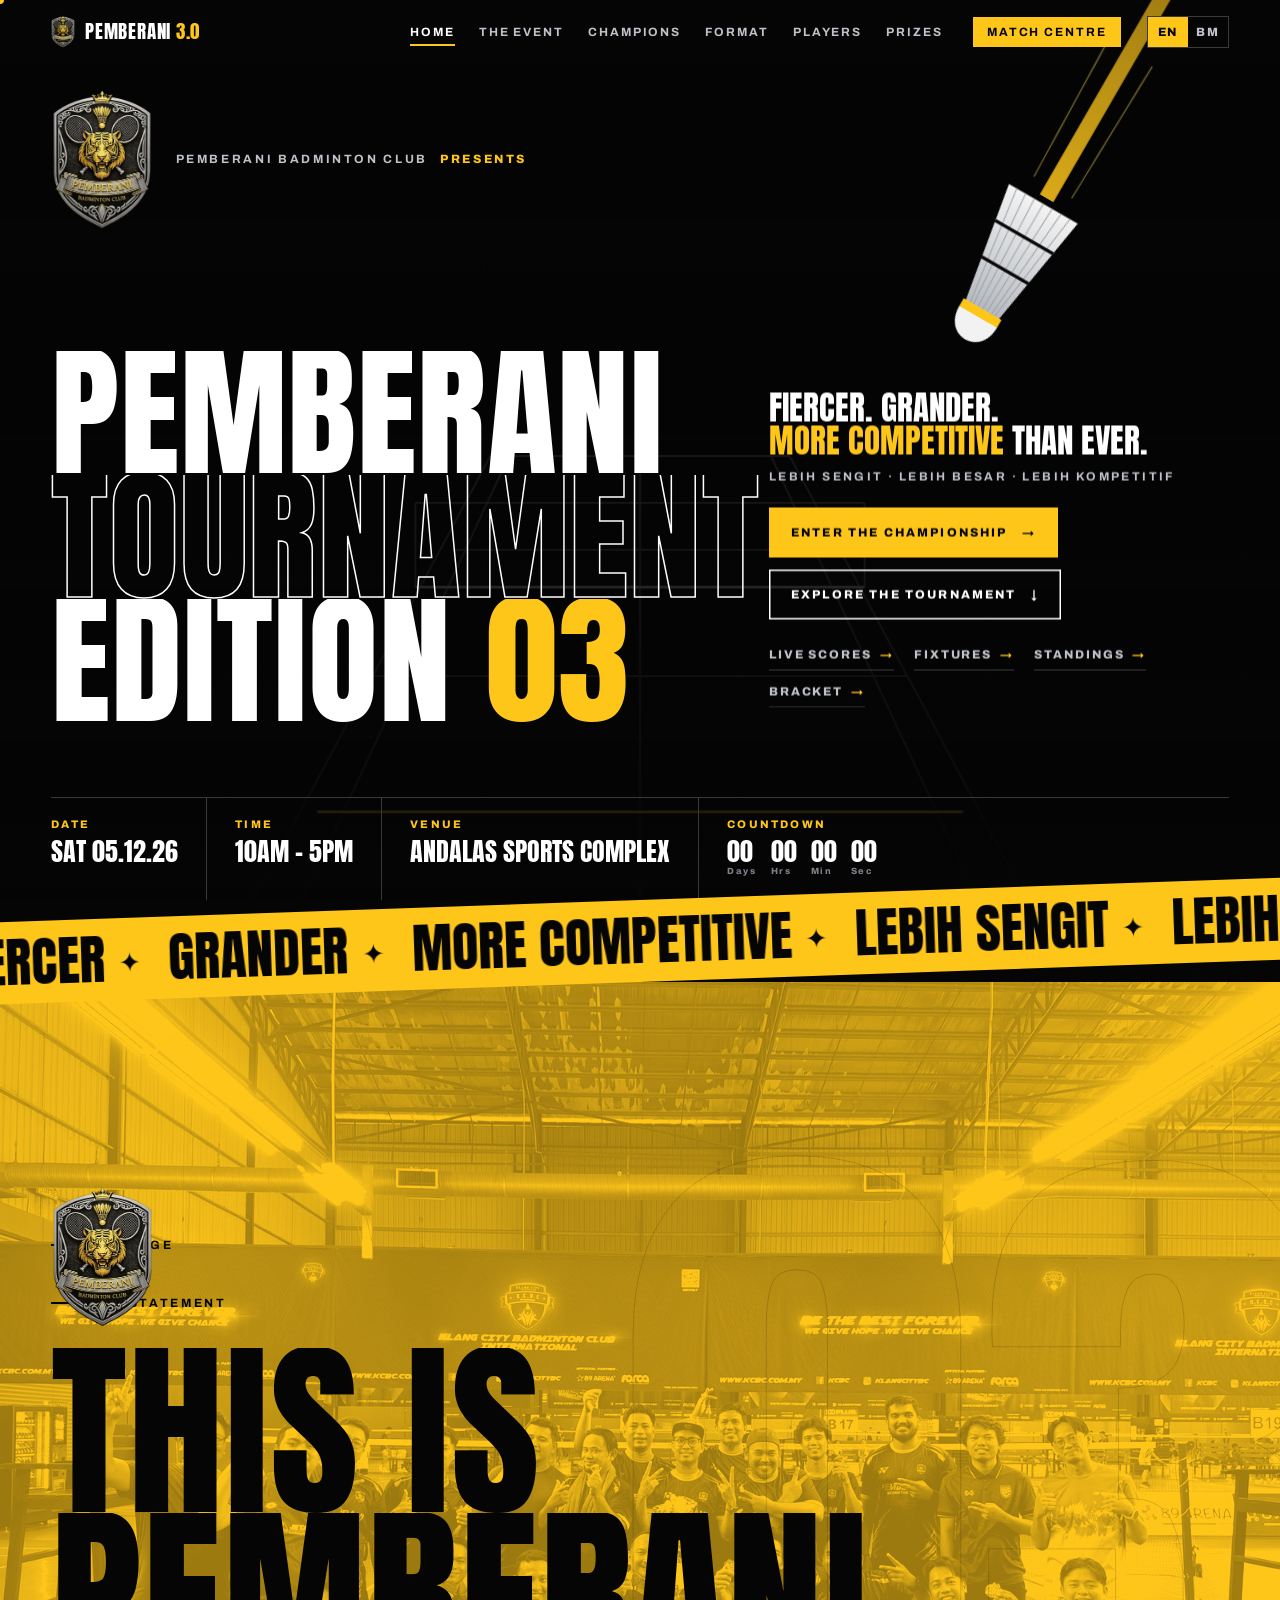
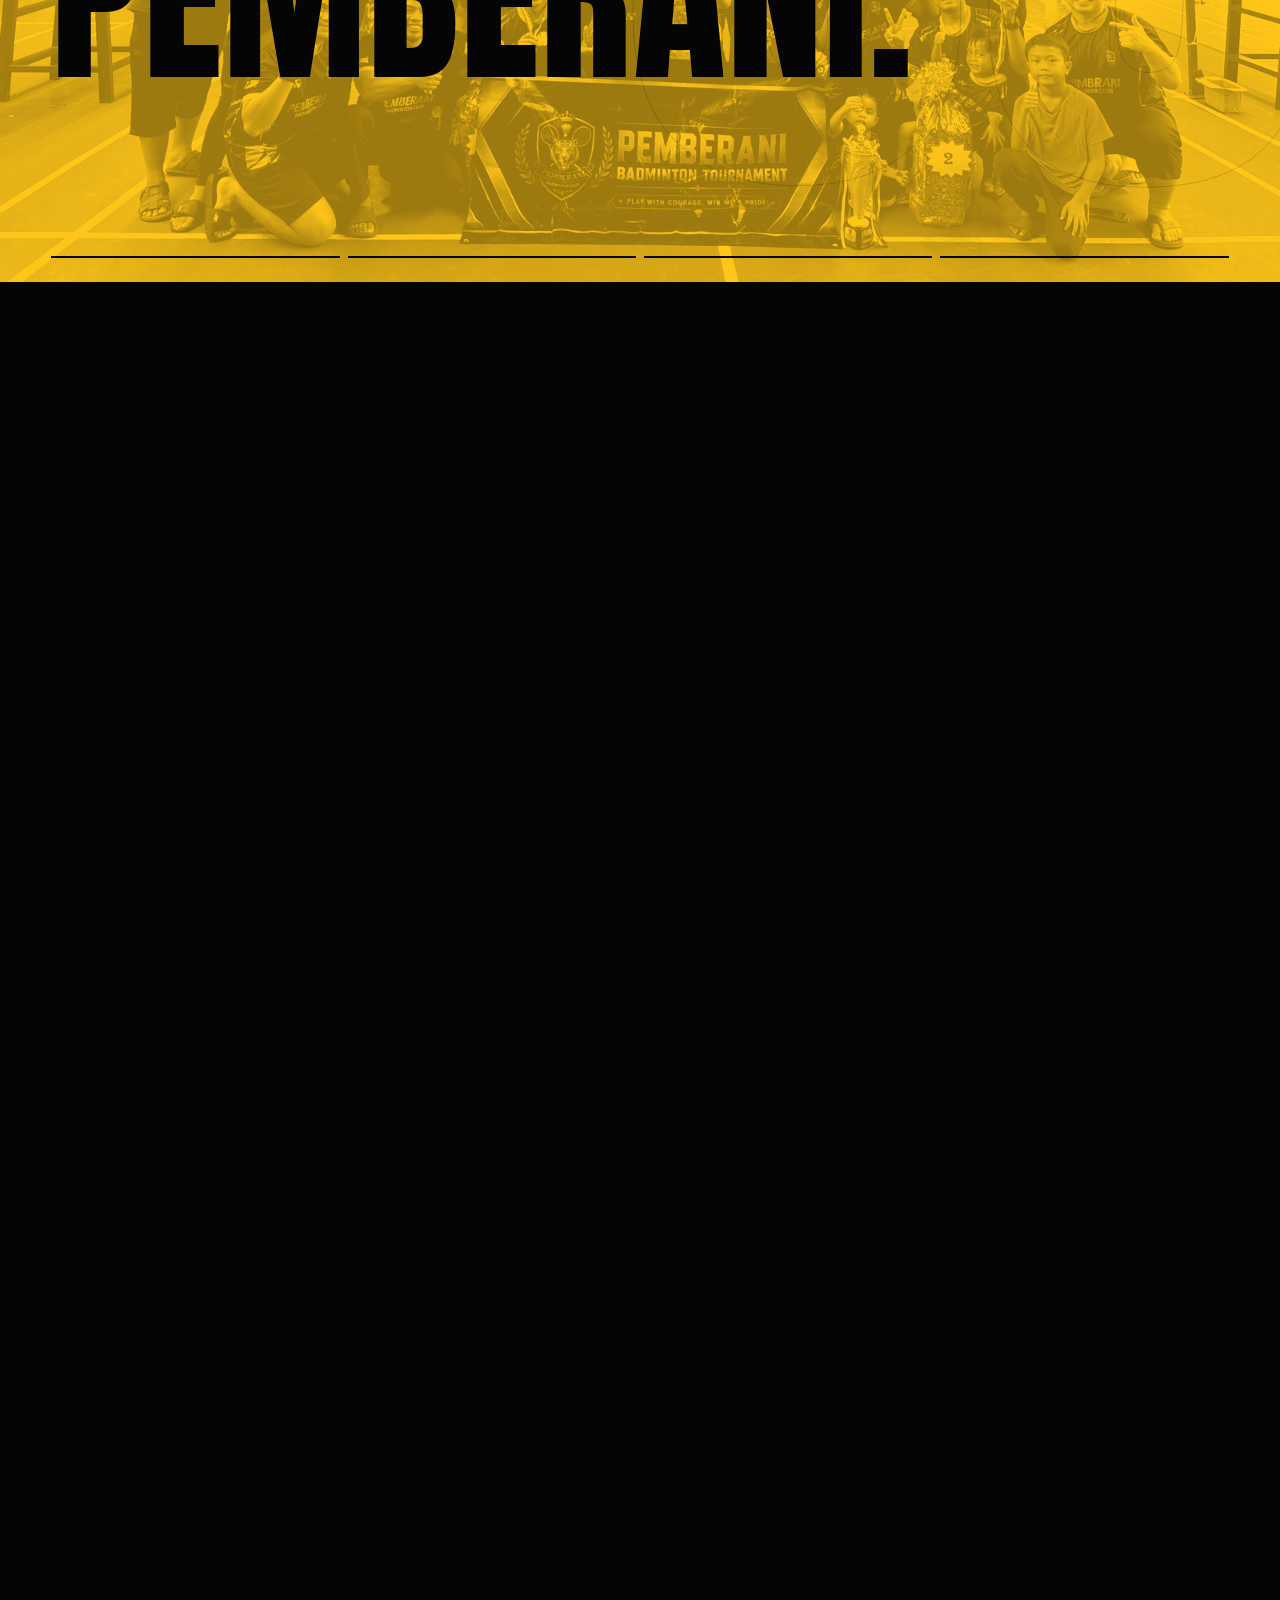
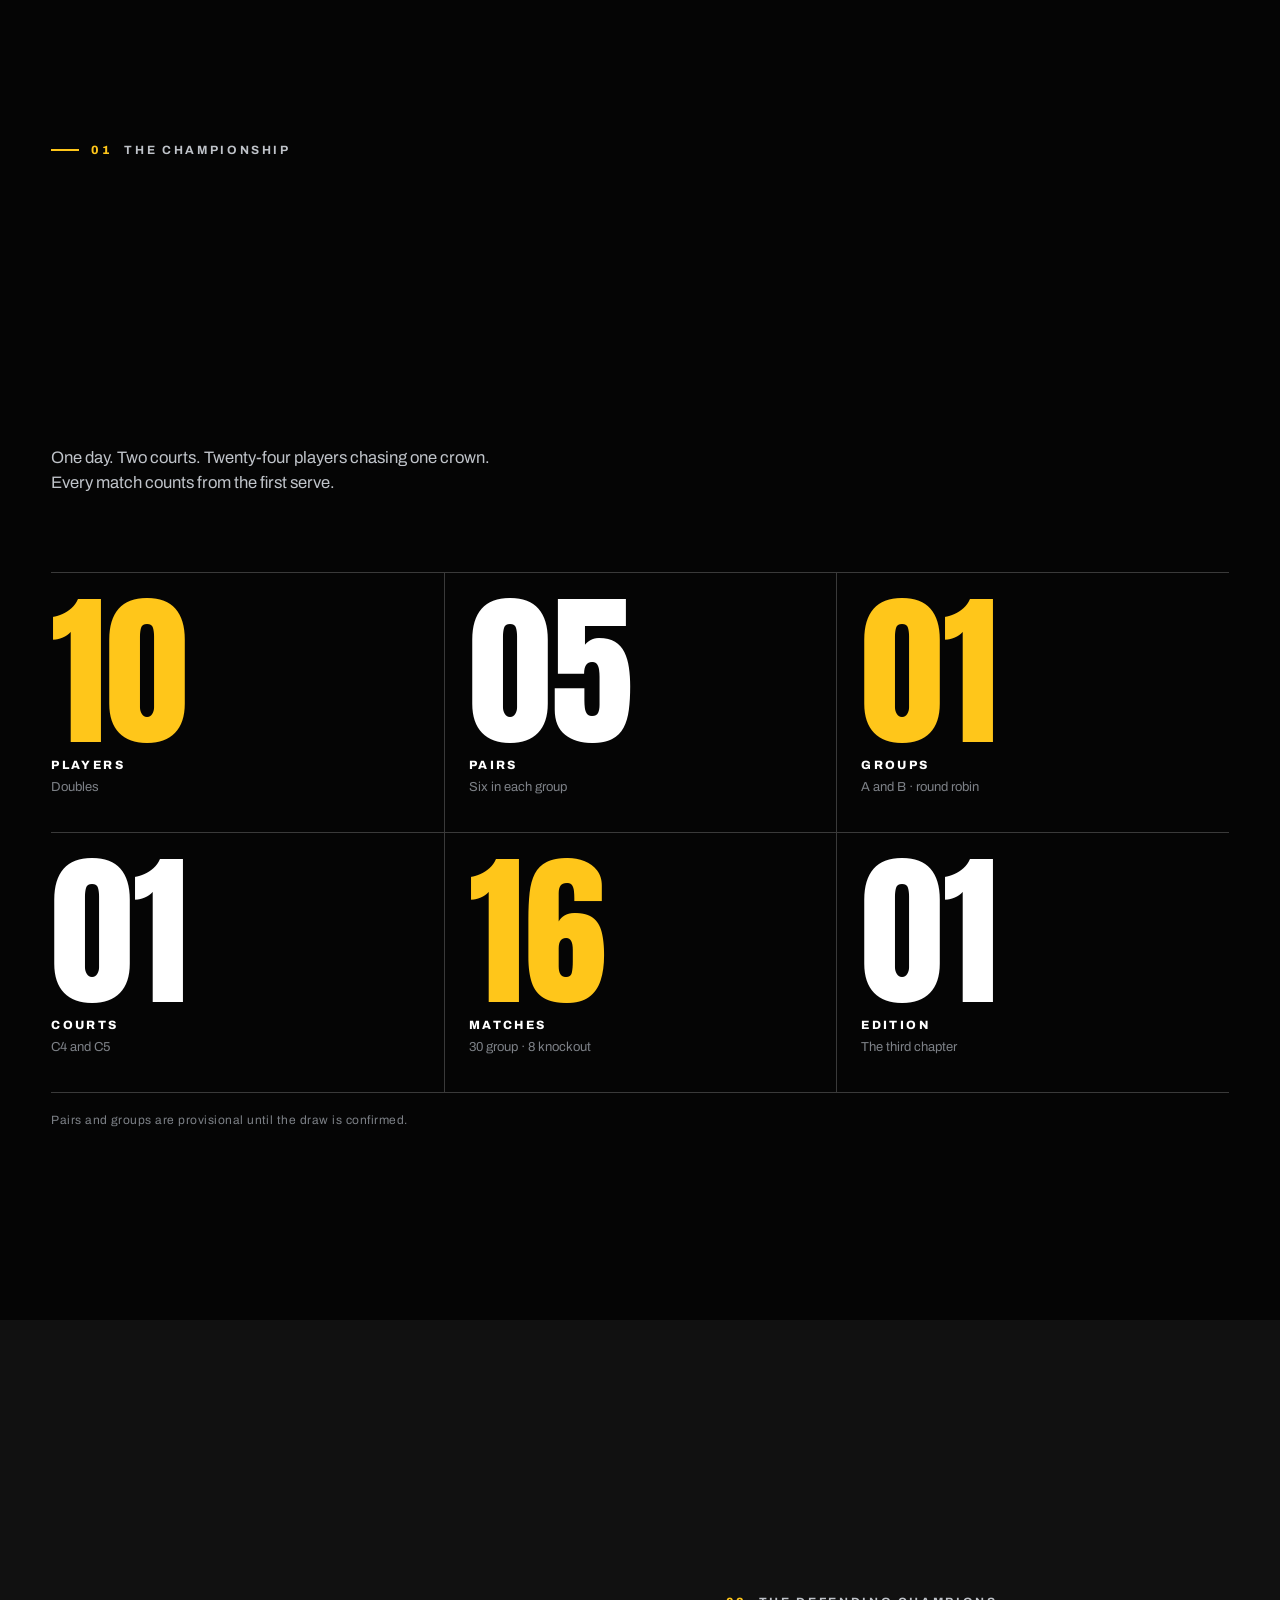
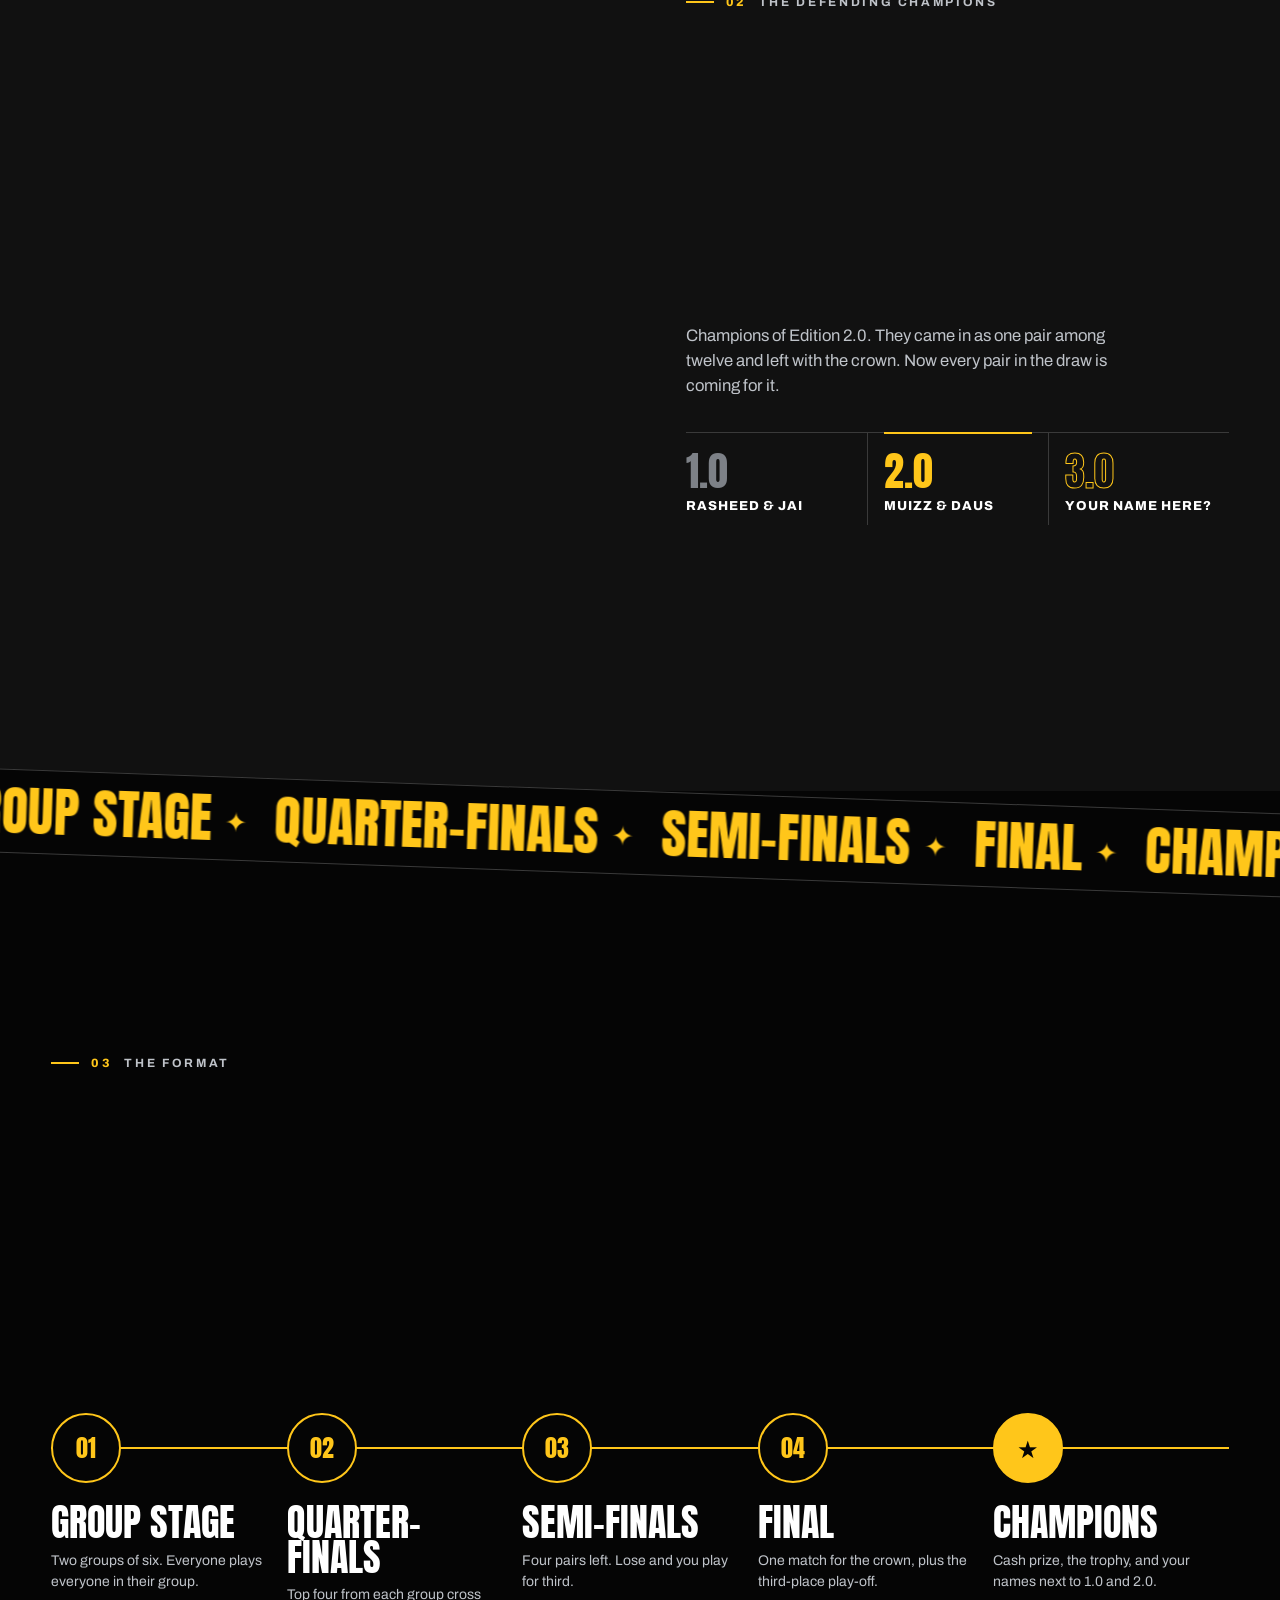
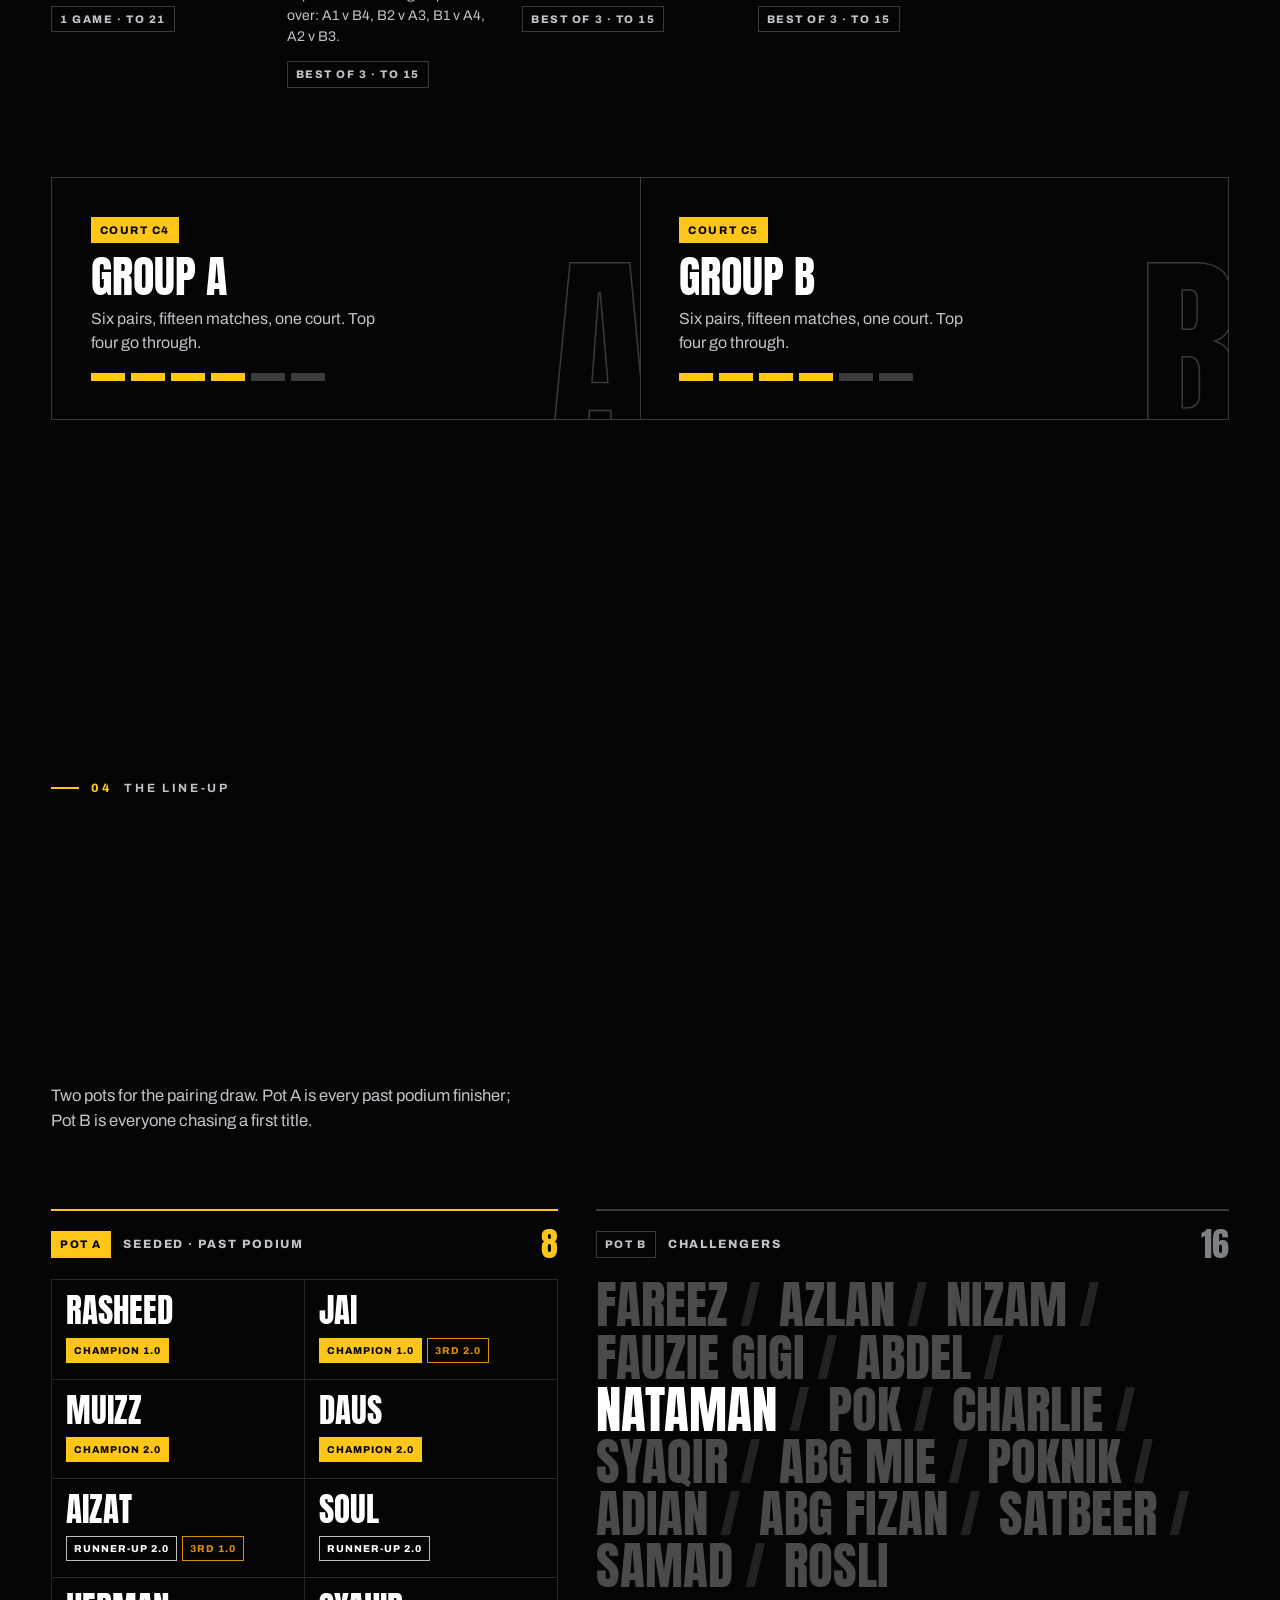
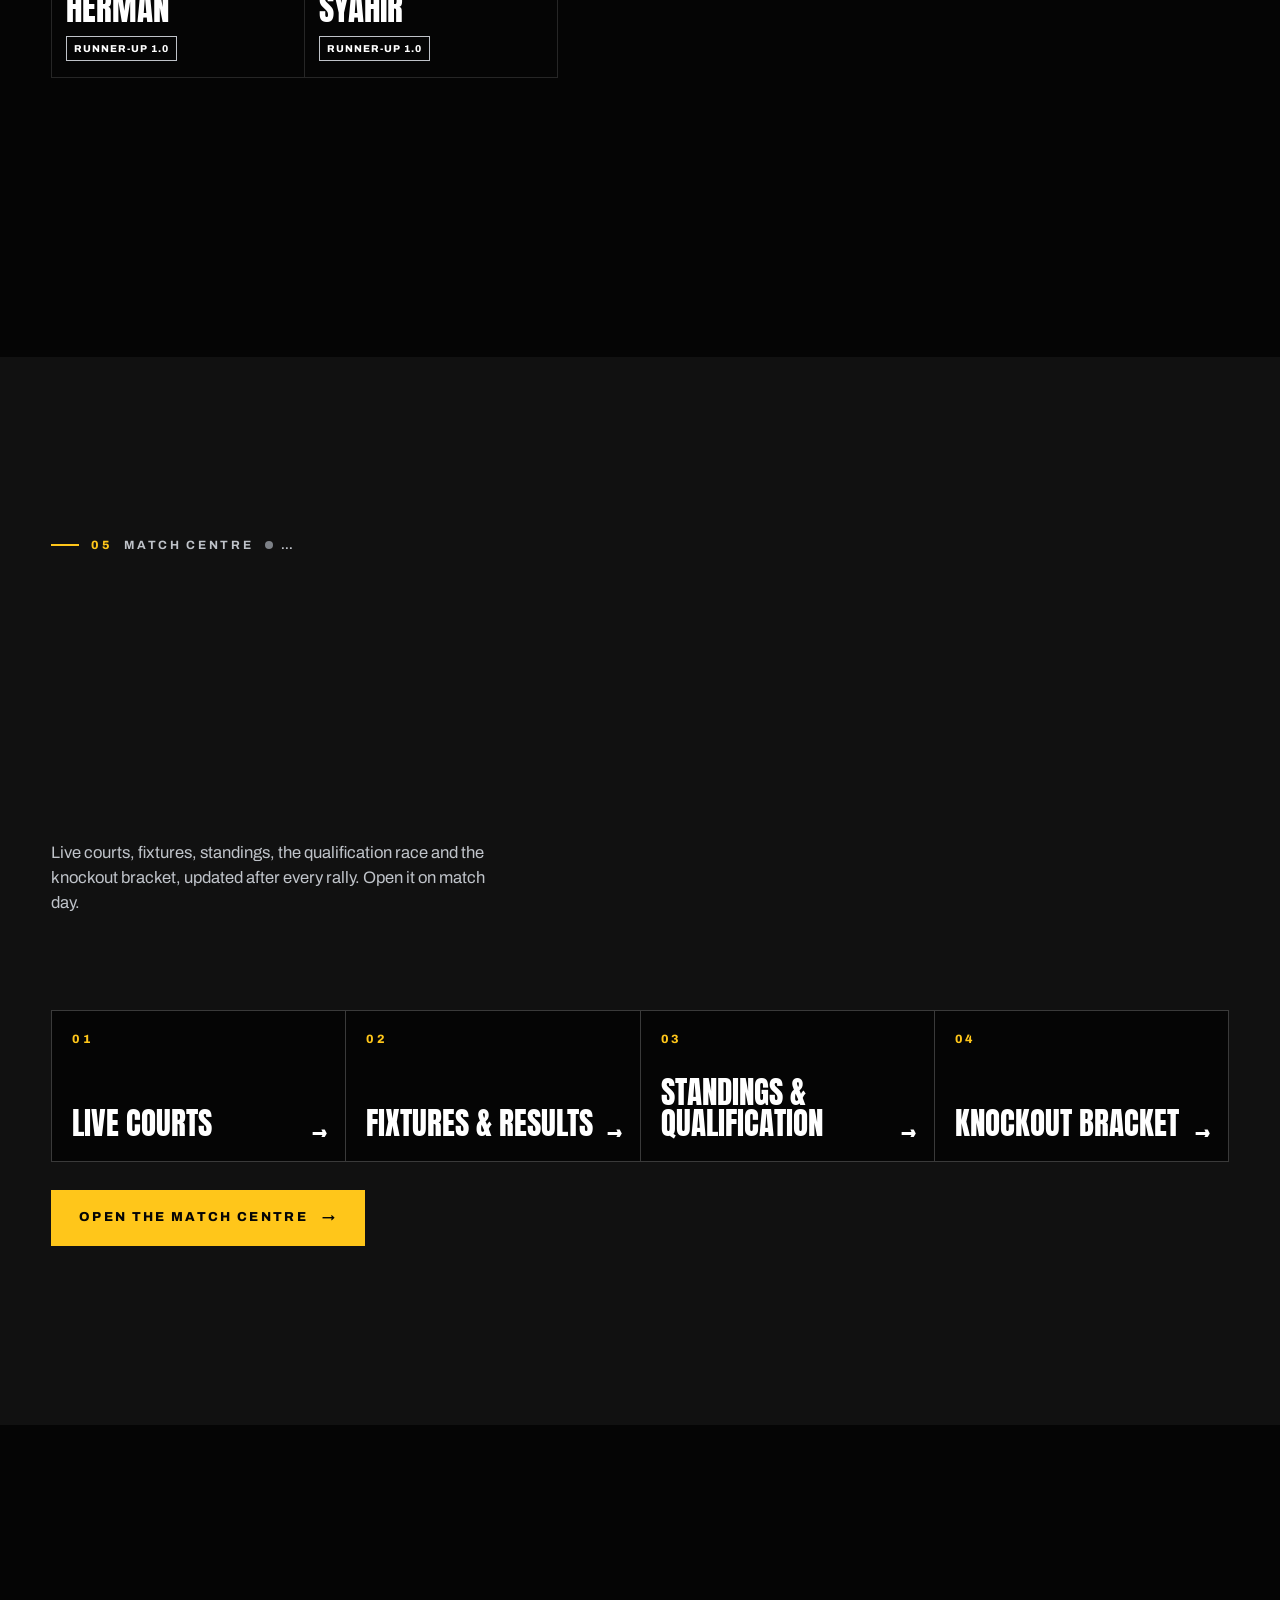
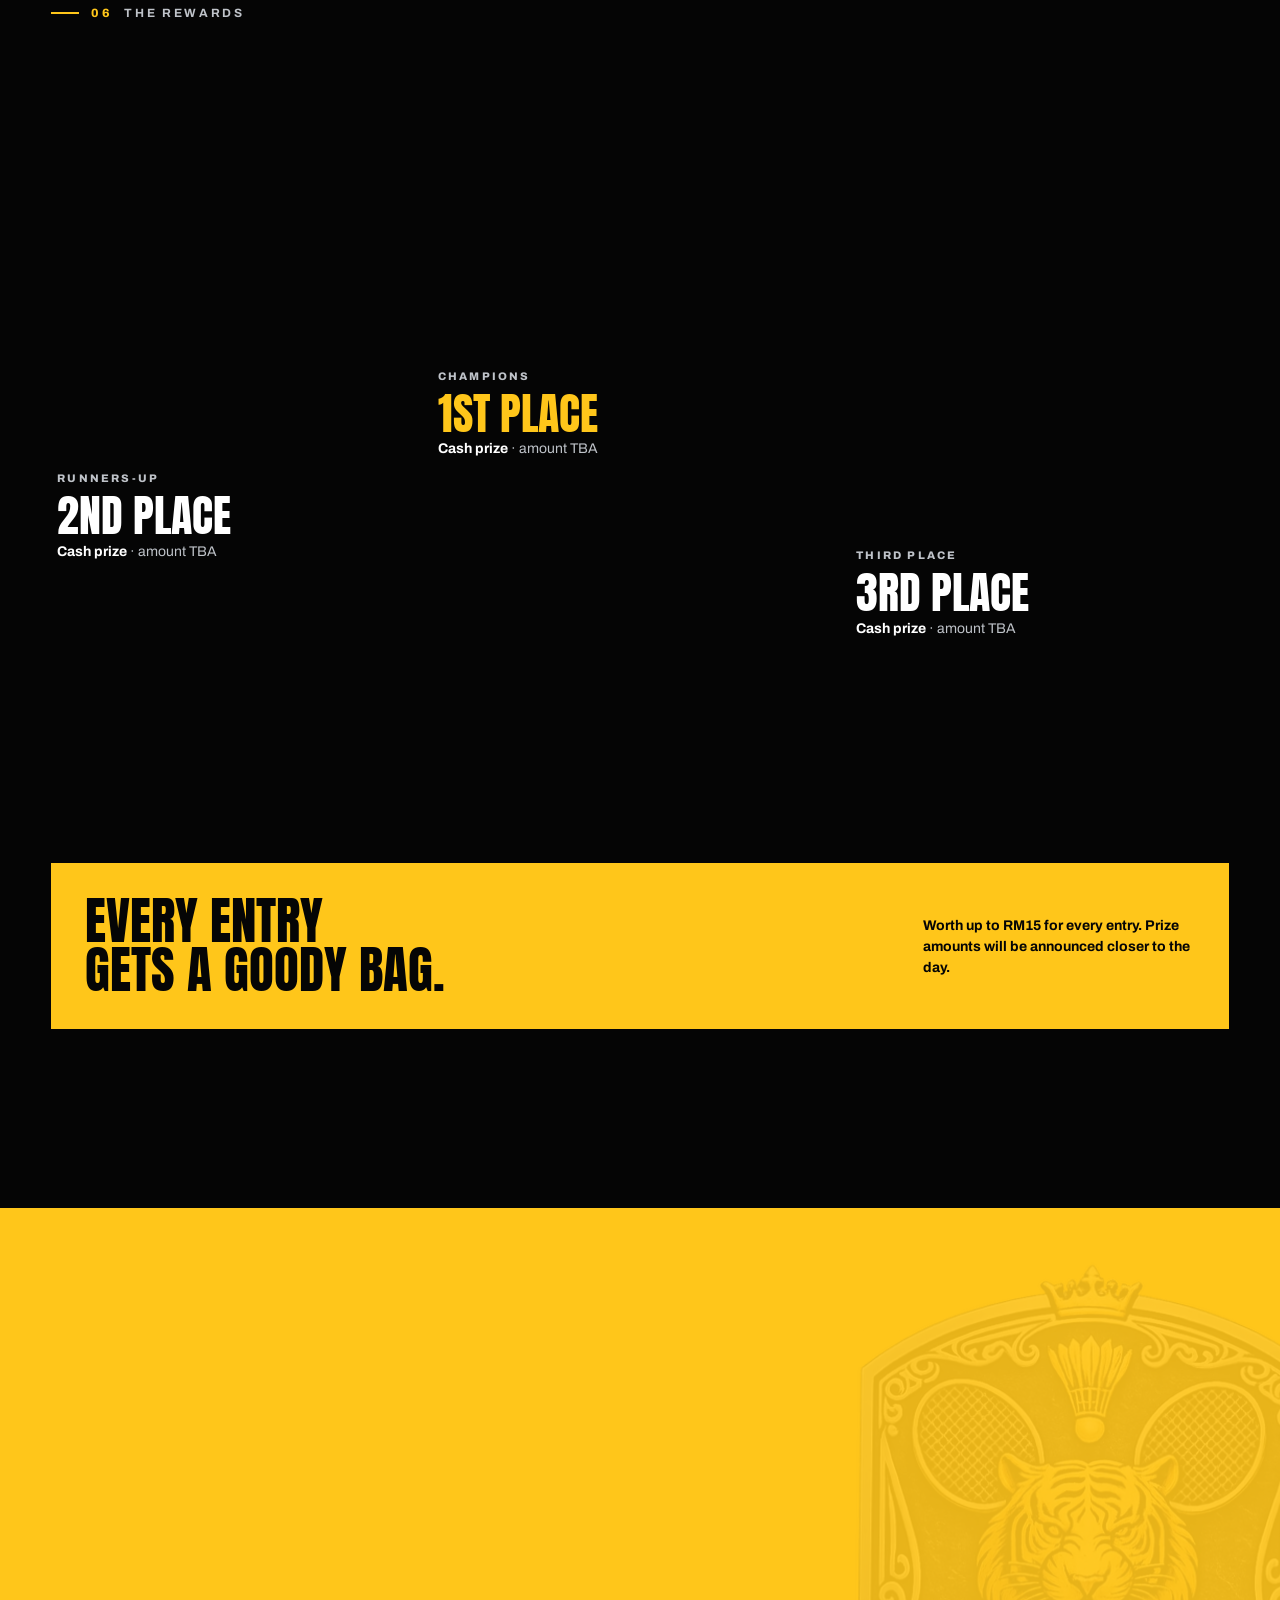
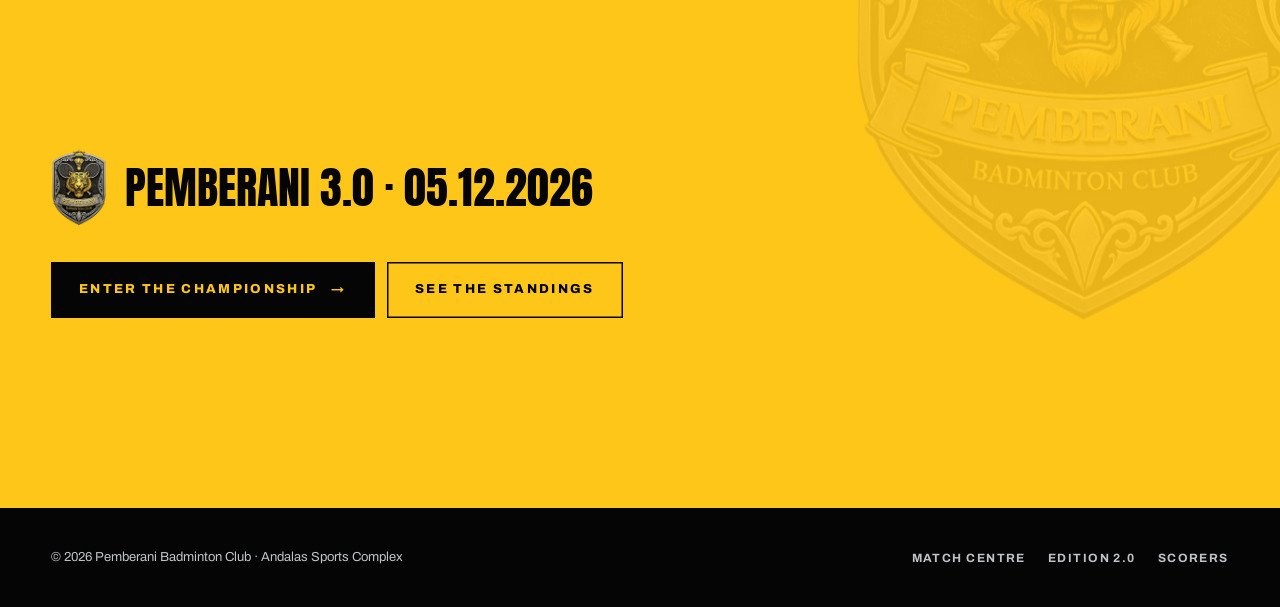
==== commit b6dea350: "Group photo behind "This is Pemberani", 3 s champions, automatic gallery - The yellow "This is Pembe" ====
--- a/index.html
+++ b/index.html
@@ -140,6 +140,7 @@
       <div class="photo s0 missing"><img data-photo="story-1" alt="" loading="lazy"></div>
       <div class="photo s1 missing"><img data-photo="story-2" alt="" loading="lazy"></div>
       <div class="photo s2 missing"><img data-photo="story-3" alt="" loading="lazy"></div>
+      <div class="photo s3 duo missing"><img data-photo="story-4" alt="" loading="lazy"></div>
     </div>
     <div class="ghost-num" aria-hidden="true">03</div>
     <div class="lines">
--- a/css/e3.css
+++ b/css/e3.css
@@ -967,9 +967,22 @@
 .hof-b .bar { position: absolute; left: 0; right: 16px; top: -1px; height: 2px; background: transparent; }
 .hof-b + .hof-b .bar { left: 16px; }
 .hof-b.on .bar { background: var(--y); transform-origin: left; }
-.hof-b.on .bar.run { animation: champBar 5s linear forwards; }
+.hof-b.on .bar.run { animation: champBar 3s linear forwards; }
 @keyframes champBar { from { transform: scaleX(0); } to { transform: scaleX(1); } }
 @media (prefers-reduced-motion: reduce) {
   .def-photo .sl, .def-slide { transition: none !important; }
   .def-slide .ln > span { transform: none !important; }
 }
+
+/* ── gallery: photos keep their own shape ─────────────── */
+.g-item, .g-item:nth-child(3n+2) { aspect-ratio: auto; height: clamp(240px, 52vh, 520px); }
+.g-item img { width: auto; height: 100%; max-width: none; }
+html.touch .g-item img { filter: none; }
+@media (max-width: 860px) { .g-item, .g-item:nth-child(3n+2) { height: min(52vh, 62vw); } }
+
+/* ── "This is Pemberani": group photo printed into the yellow ── */
+.statement[data-phase="3"] .bgs .photo.s3 { opacity: .38; }
+.statement .bgs .photo.duo::after { background: var(--y); mix-blend-mode: multiply; }
+.statement .bgs .photo.duo img { filter: grayscale(1) contrast(1.15) brightness(1.2); }
+@media (max-width: 860px) { .statement[data-phase="3"] .bgs .photo.s3 { opacity: .3; } }
+.statement .bgs .photo.s3 img { object-position: 50% 85%; }
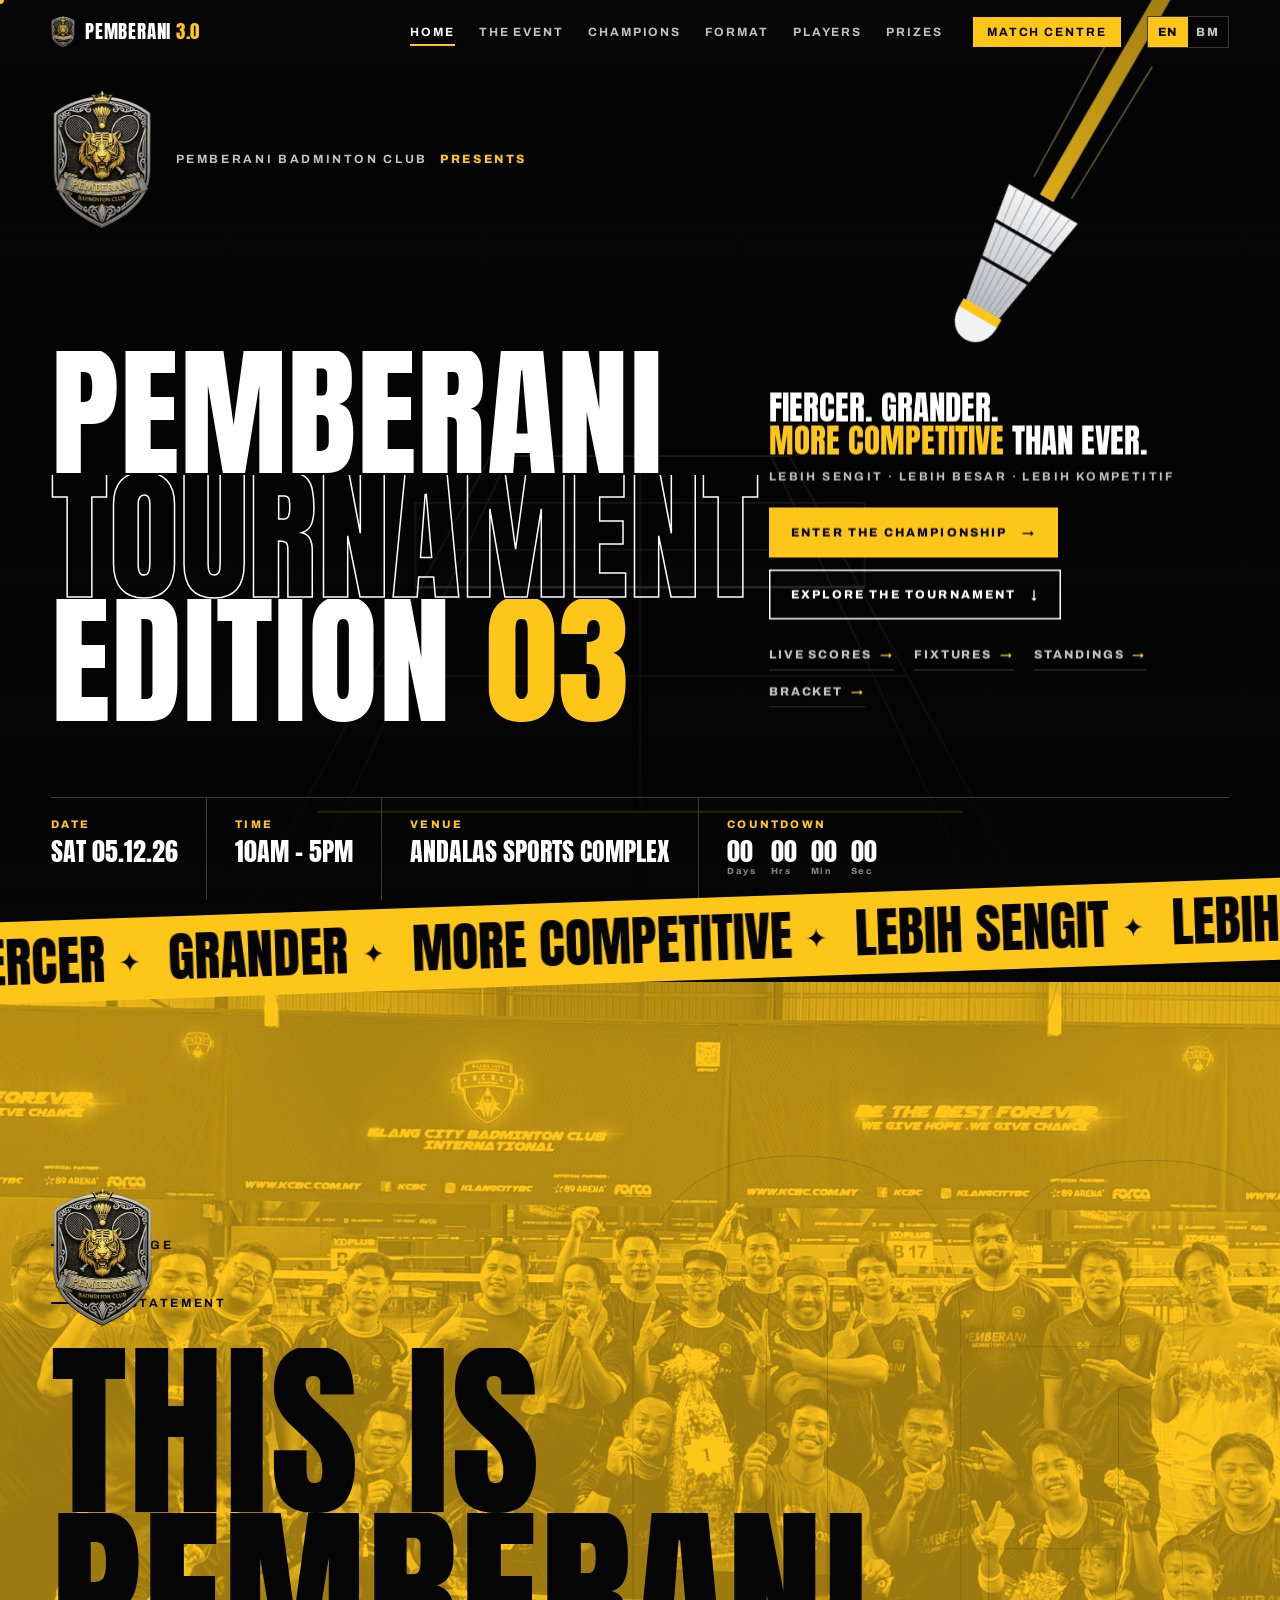
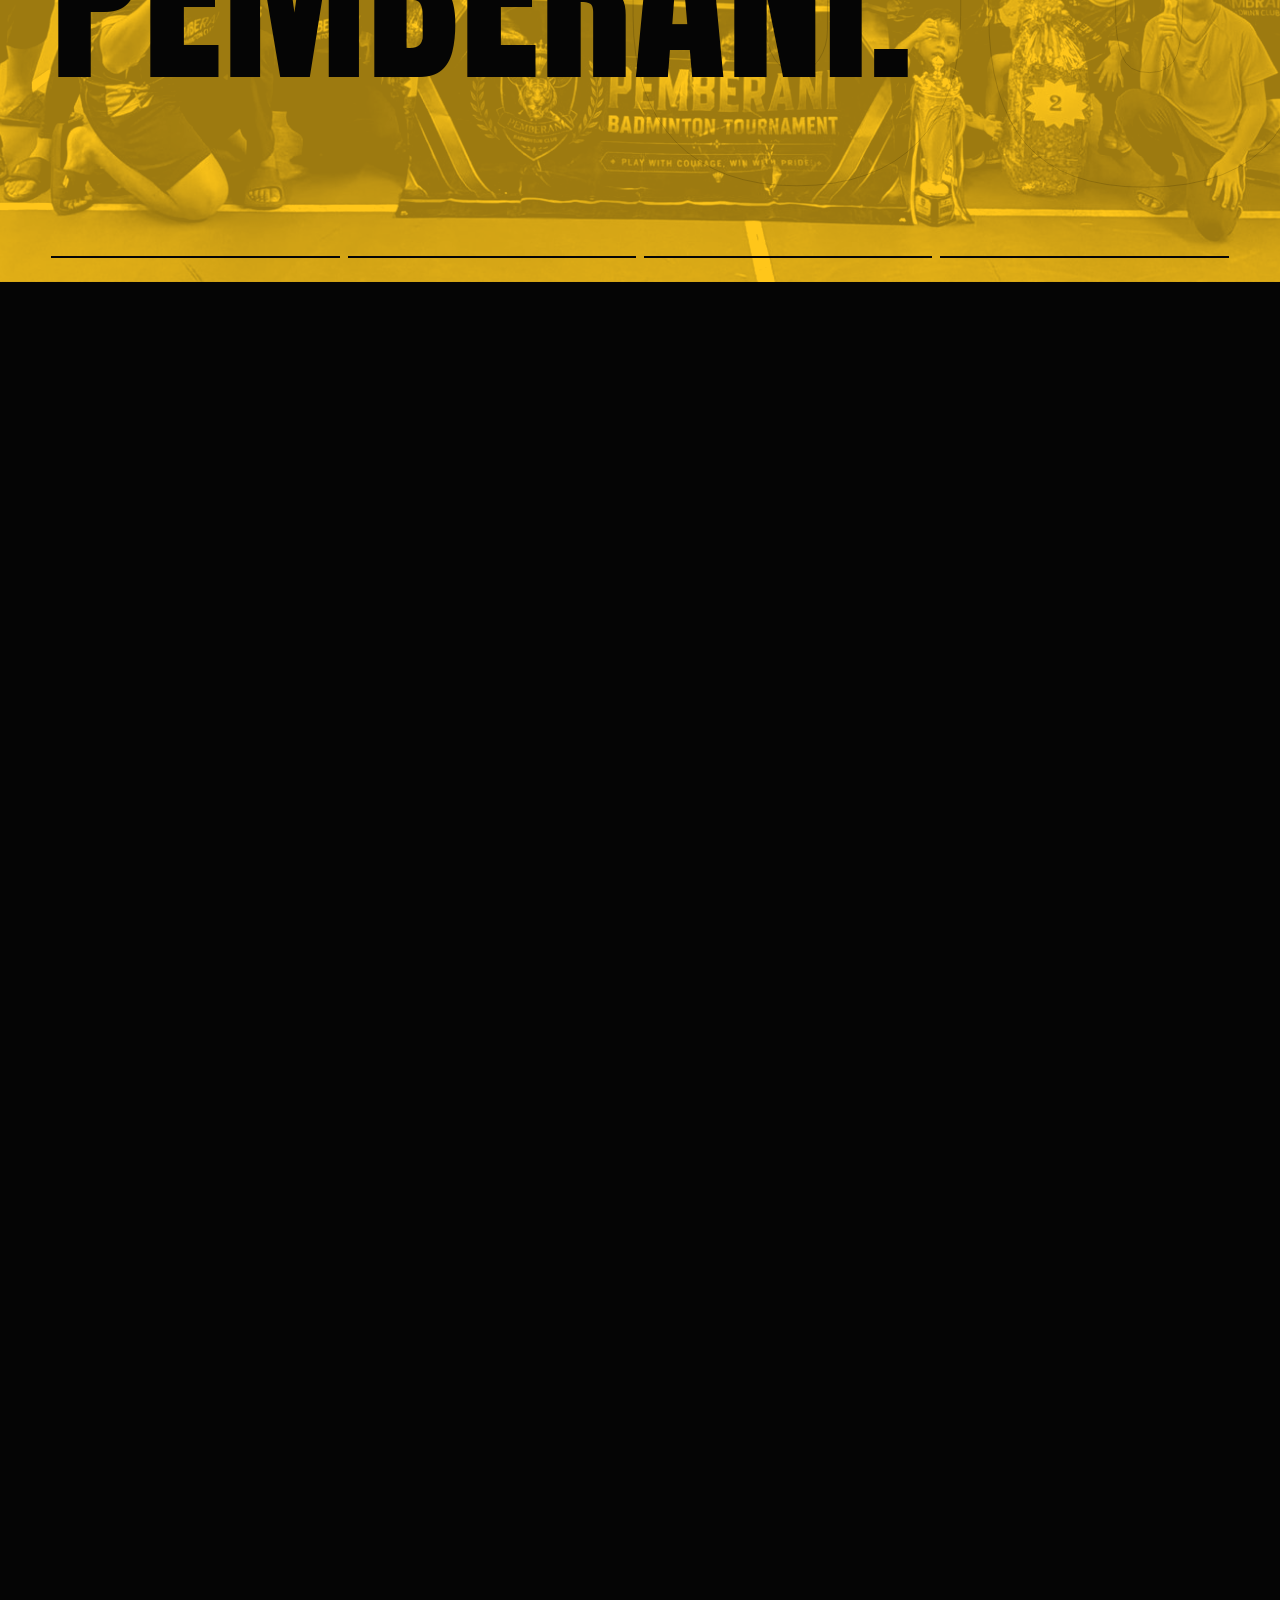
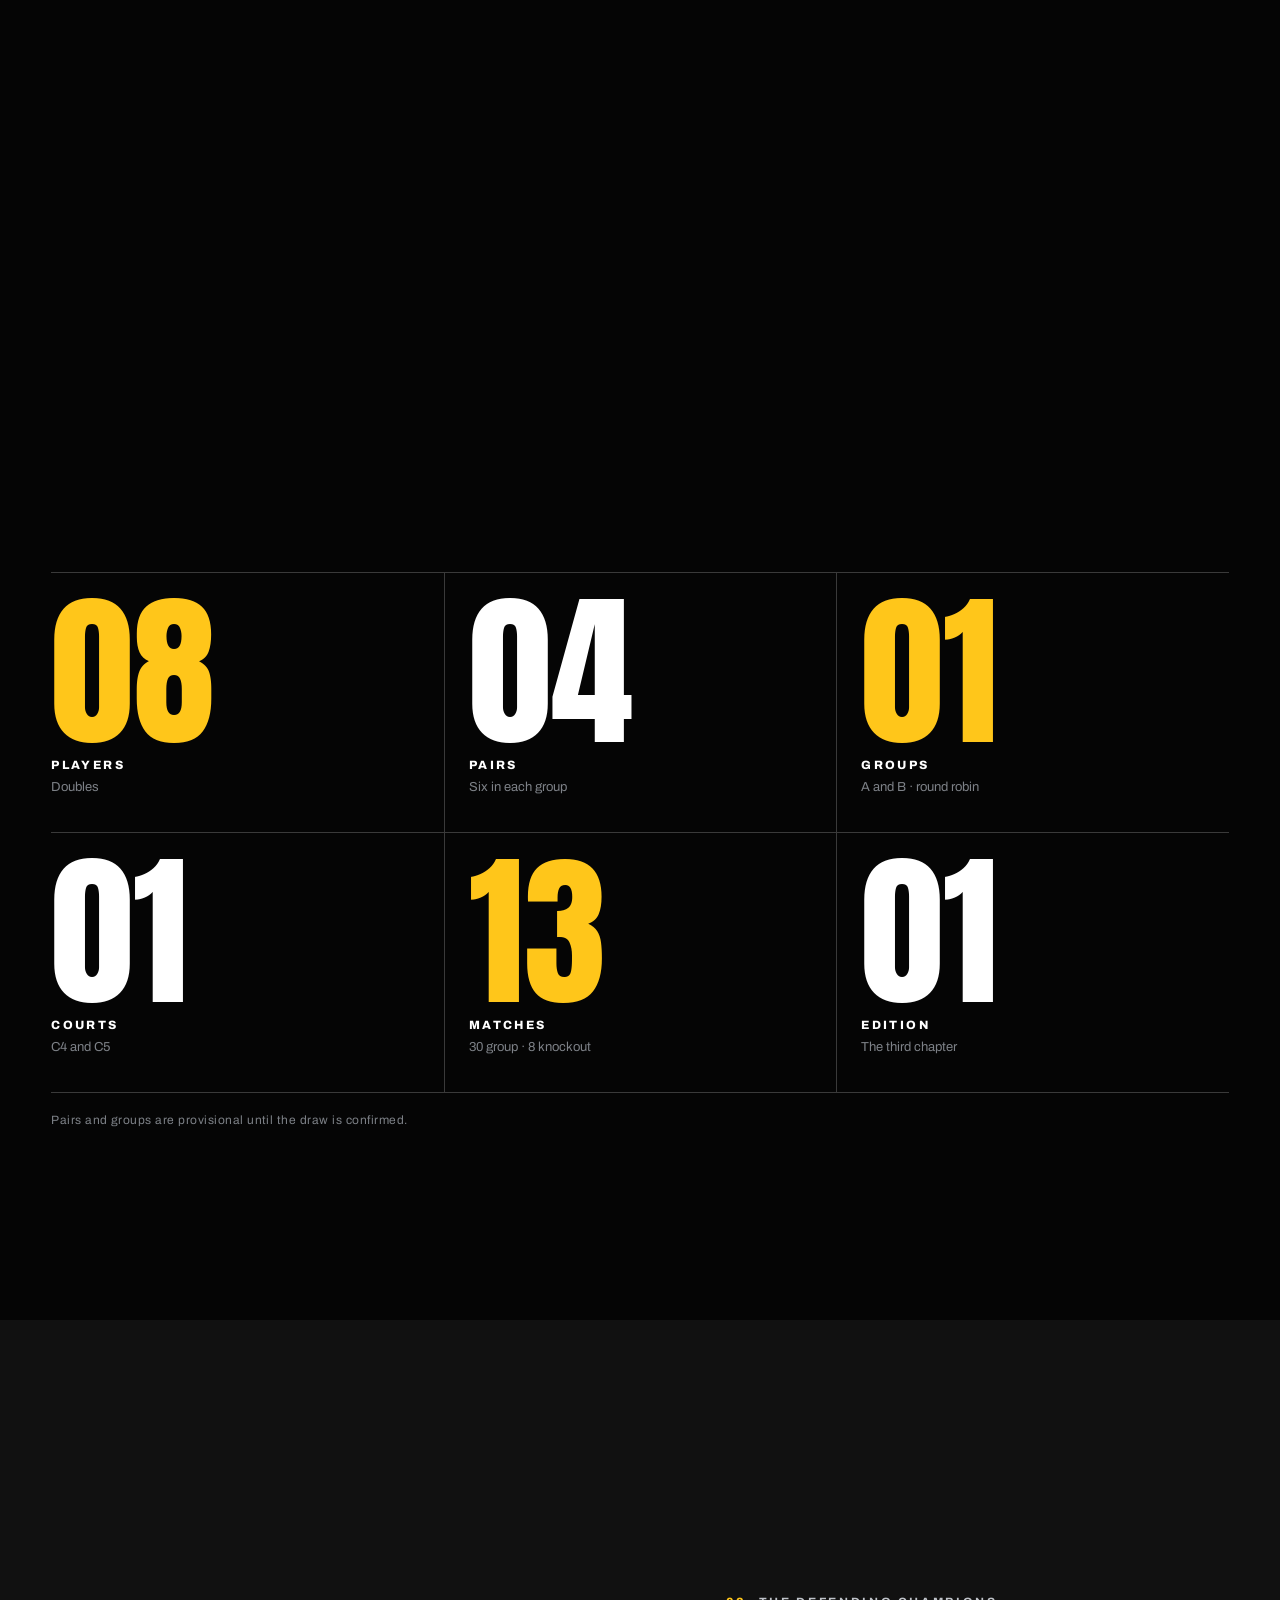
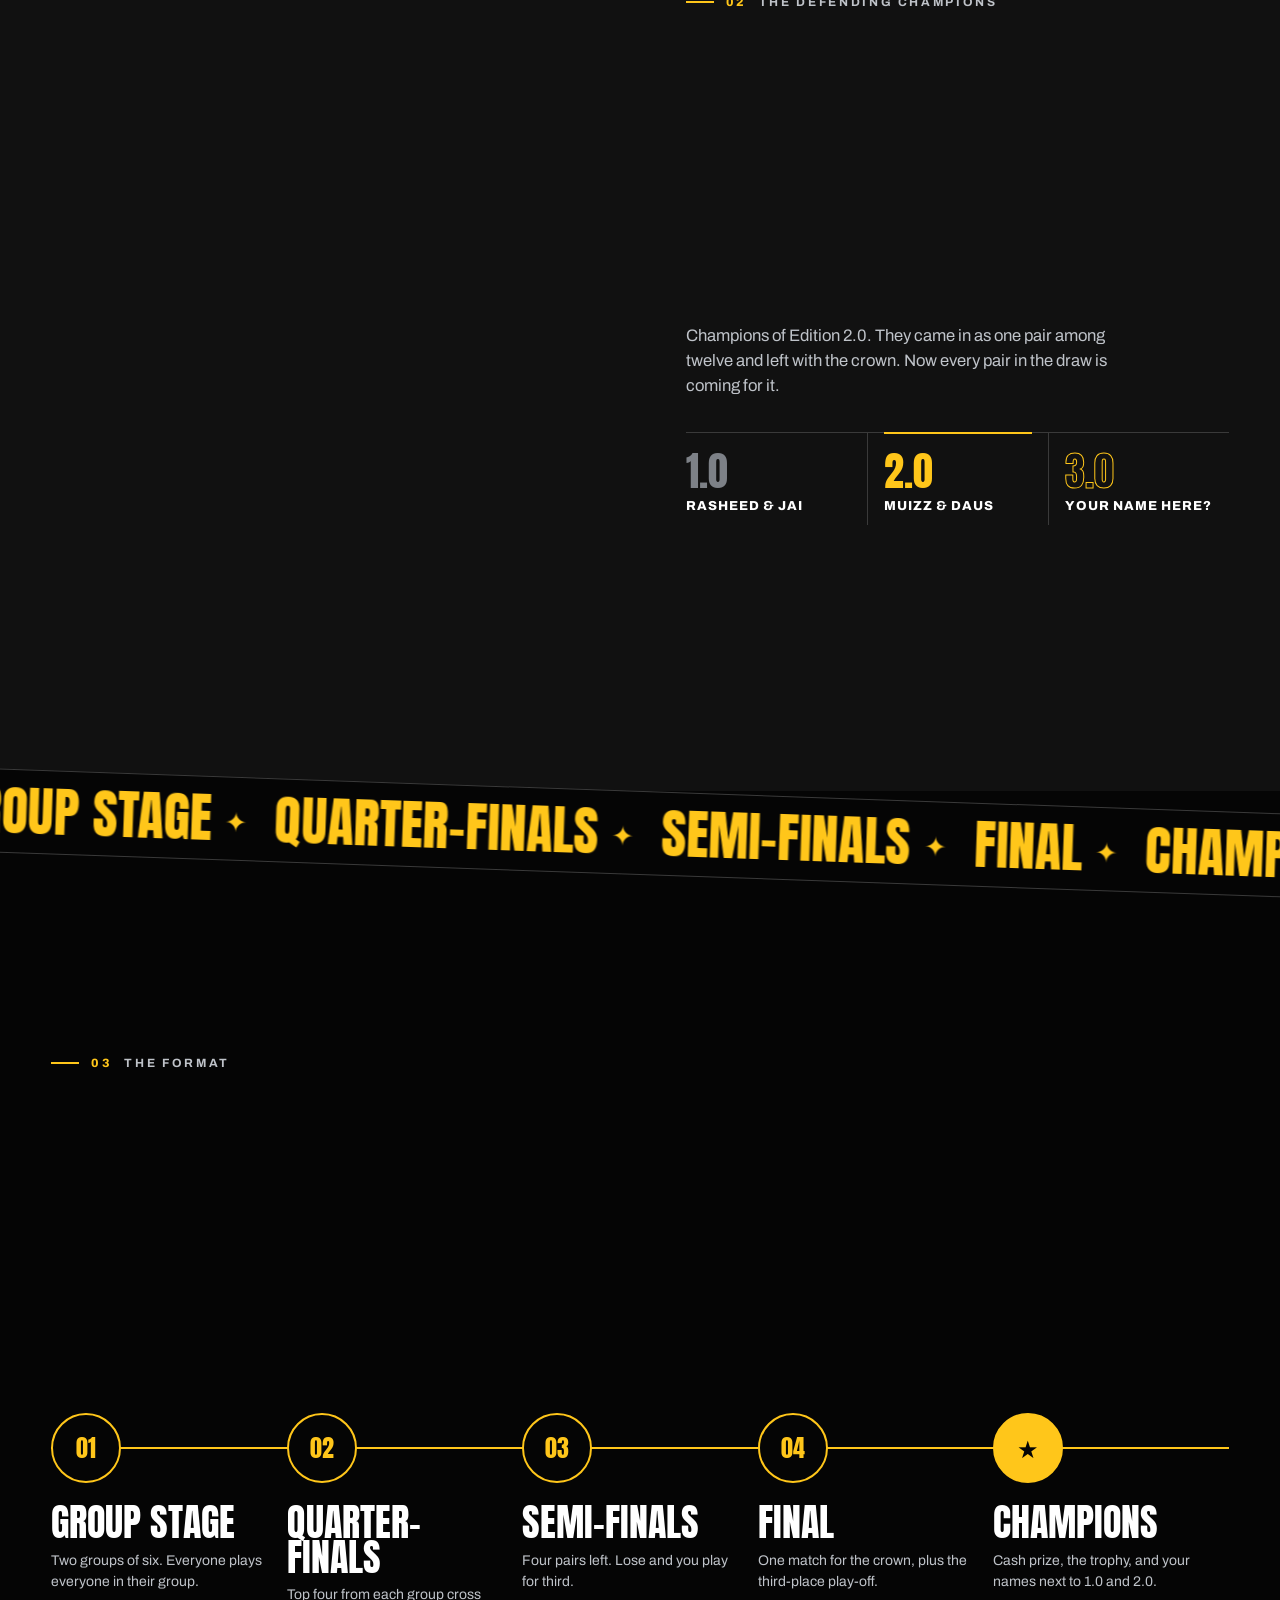
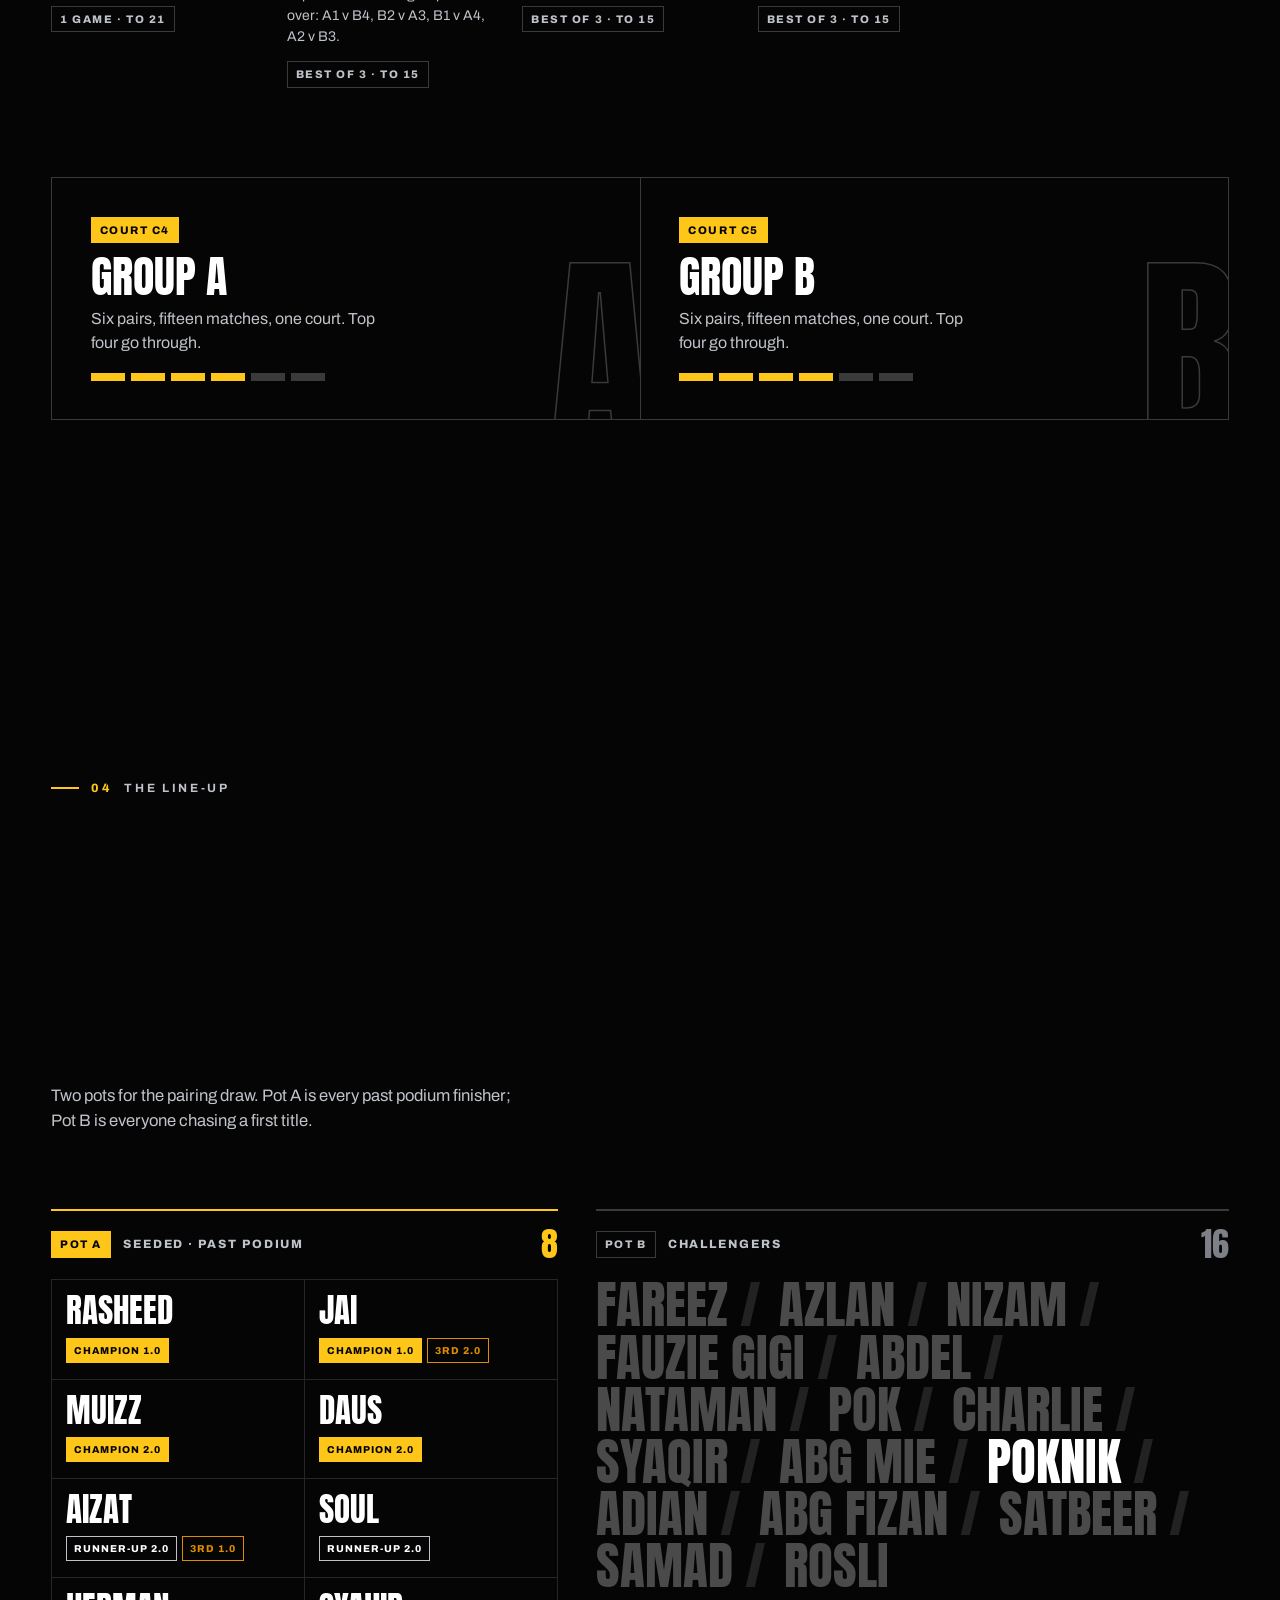
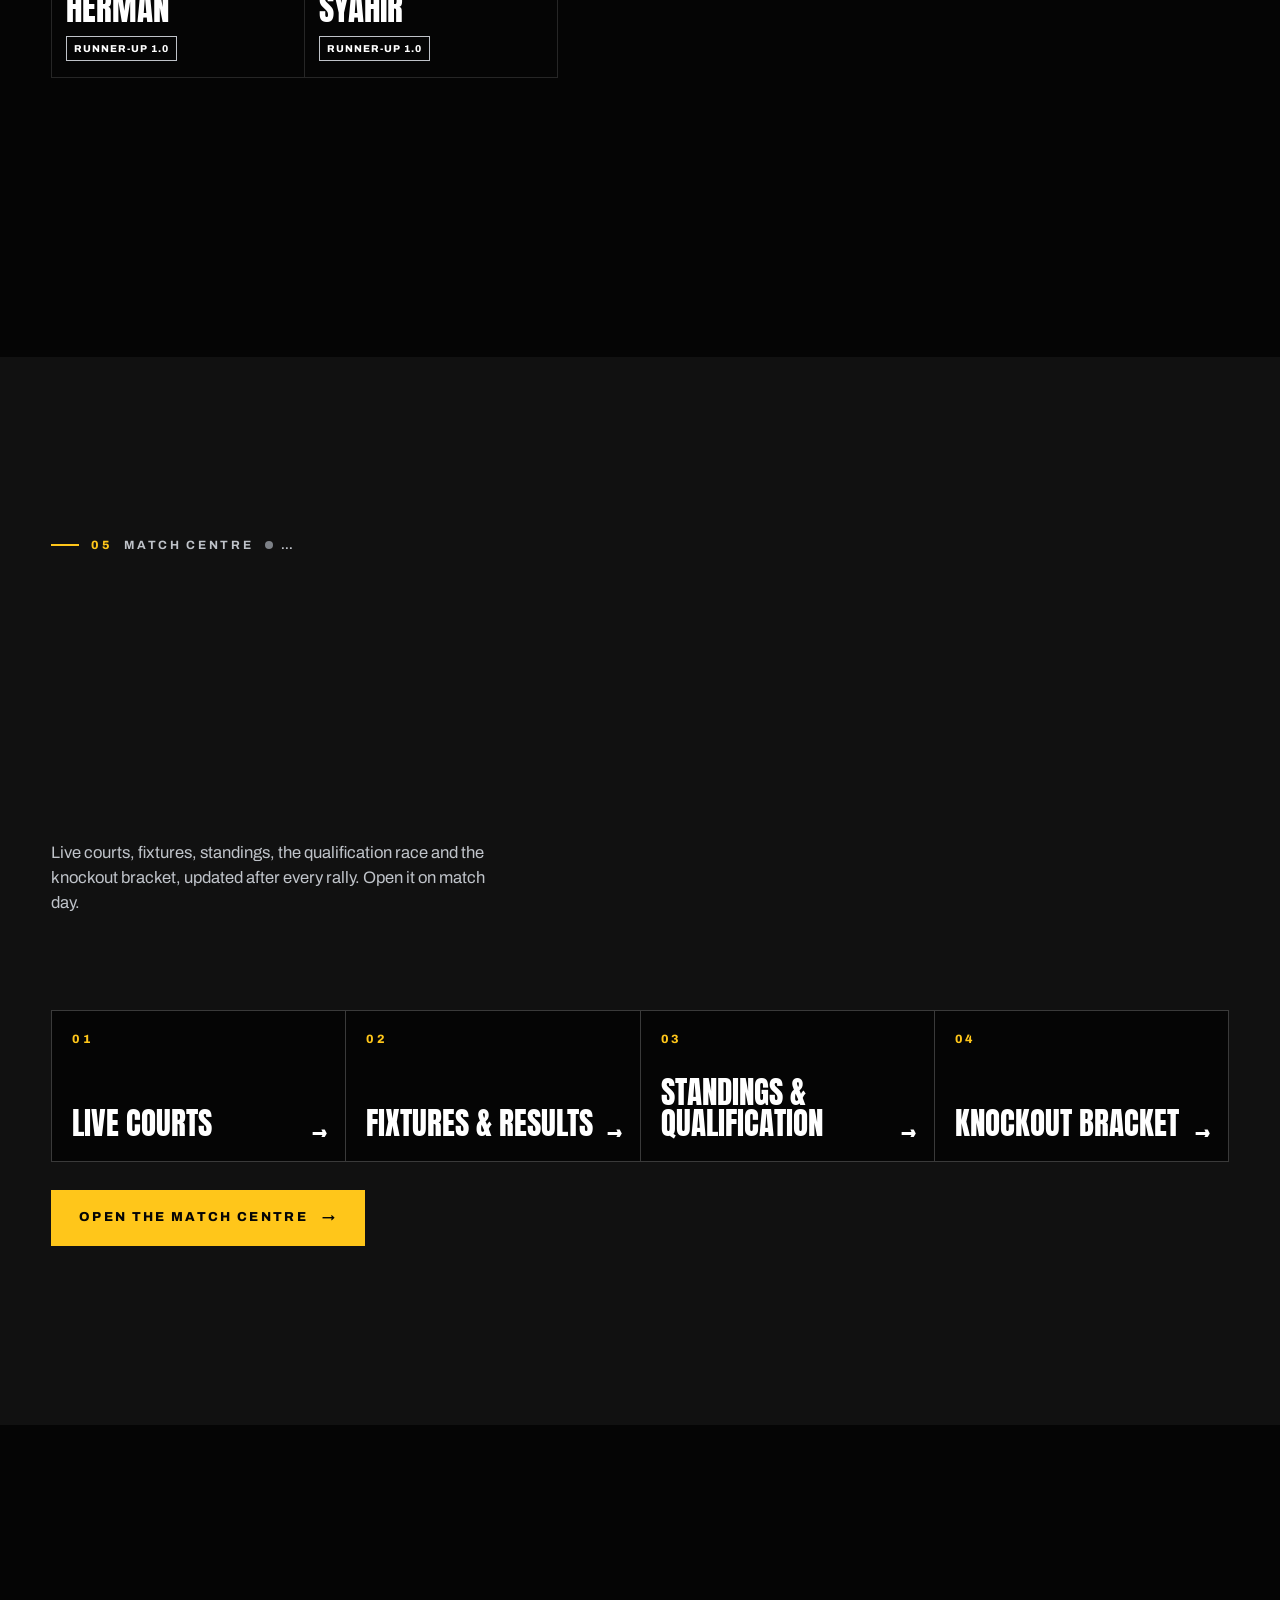
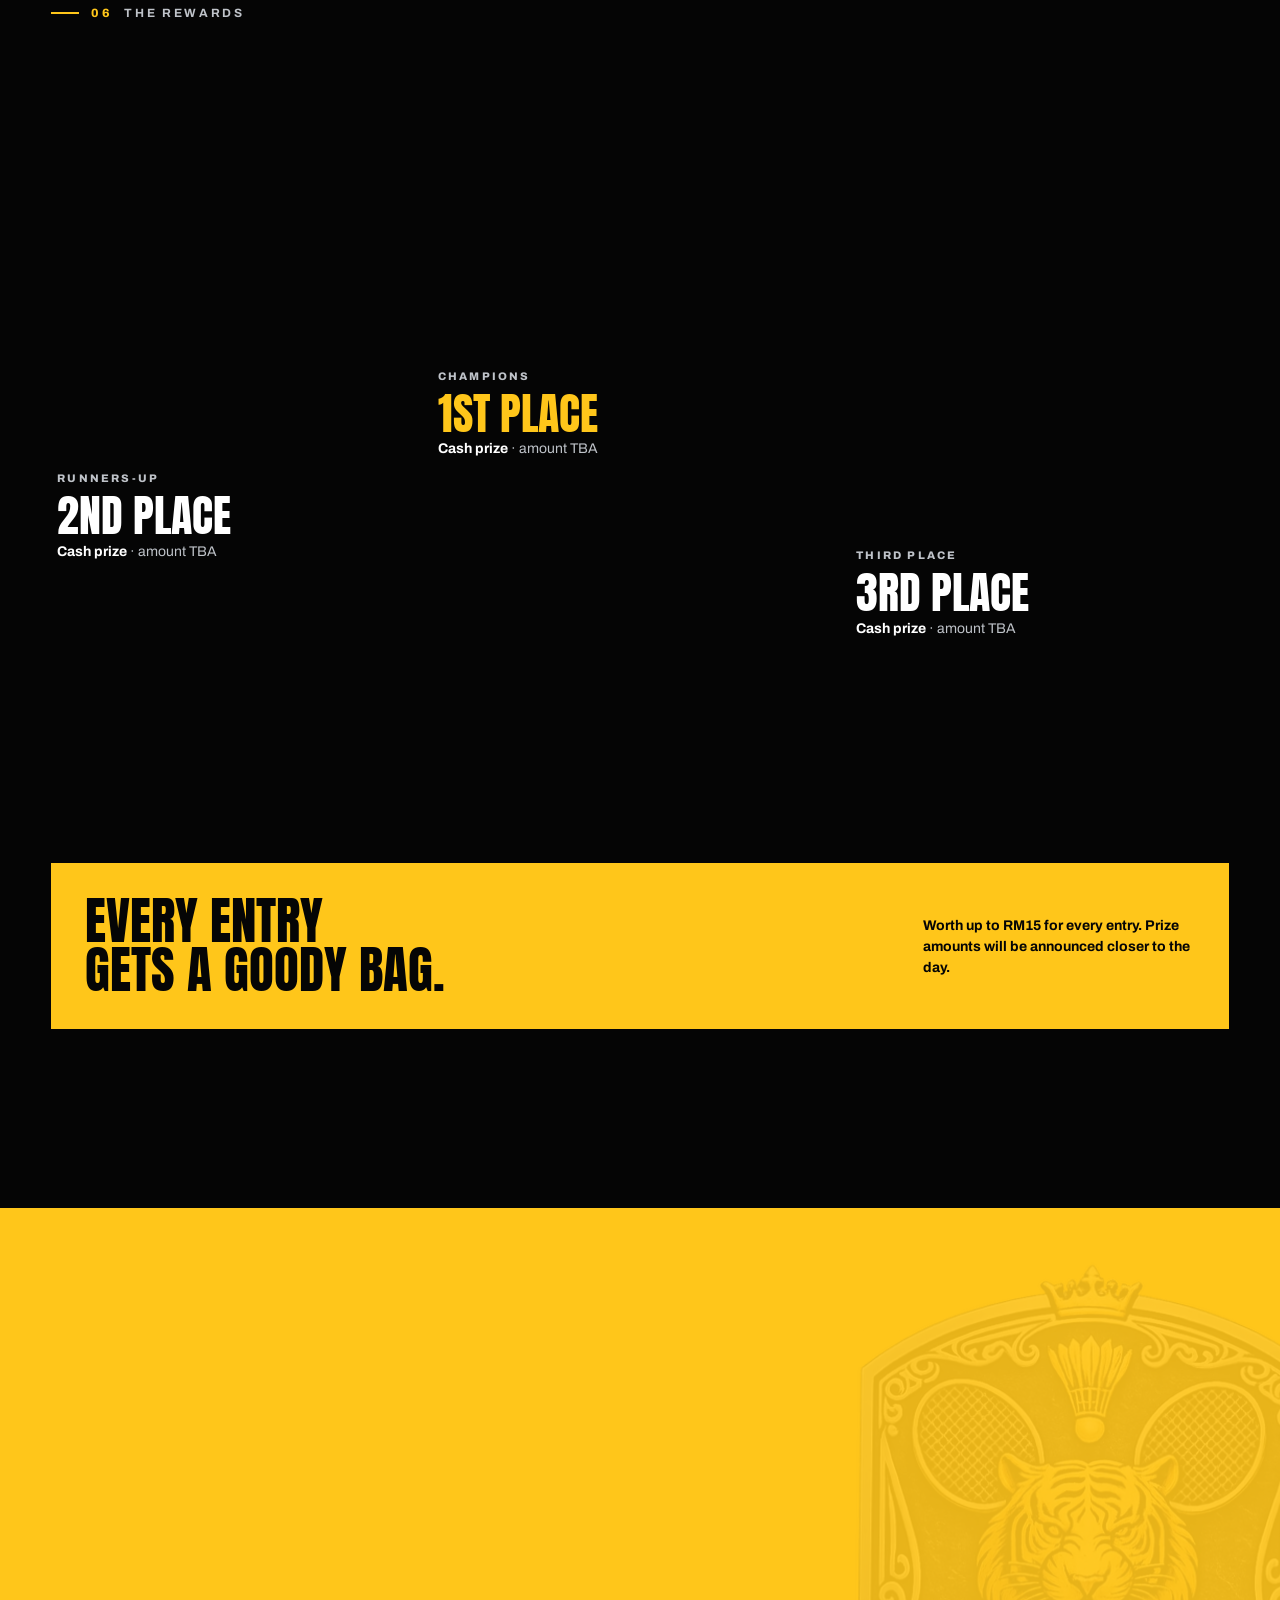
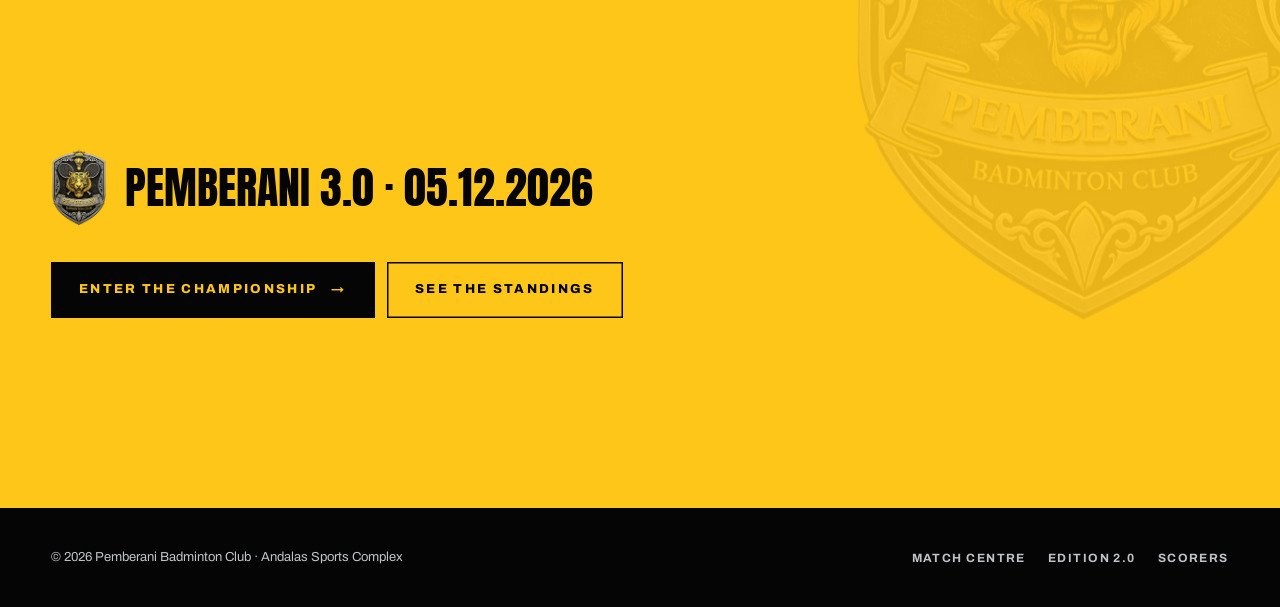
==== commit 4d71a937: "Gallery becomes a slideshow; story-3 back on - "The story so far" is now a one-photo-at-a-time slide" ====
--- a/index.html
+++ b/index.html
@@ -308,7 +308,14 @@
     <p class="label"><b>07</b> <span data-i18n="gl.k">Moments</span></p>
     <h2 class="display"><span class="ln in"><span data-i18n="gl.h1">The story</span></span><span class="ln in"><span class="y" data-i18n="gl.h2">so far.</span></span></h2>
   </div></div>
-  <div class="g-track" id="gTrack"></div>
+  <div class="wrap">
+    <div class="gs" id="gShow" role="region" aria-roledescription="carousel" aria-label="Photo slideshow">
+      <div class="gs-track" id="gTrack"></div>
+      <button type="button" class="gs-btn prev" aria-label="Previous photo"><svg viewBox="0 0 24 24" aria-hidden="true"><path d="M15 5l-7 7 7 7"/></svg></button>
+      <button type="button" class="gs-btn next" aria-label="Next photo"><svg viewBox="0 0 24 24" aria-hidden="true"><path d="M9 5l7 7-7 7"/></svg></button>
+    </div>
+    <div class="gs-ui"><span class="gs-count" id="gCount"></span><div class="gs-dots" id="gDots"></div><span class="gs-hint" data-i18n="gl.hint">Swipe or use the arrows</span></div>
+  </div>
 </section>
 
 <!-- ═════════ 09 · FINALE ═════════ -->
--- a/css/e3.css
+++ b/css/e3.css
@@ -985,4 +985,37 @@
 .statement .bgs .photo.duo::after { background: var(--y); mix-blend-mode: multiply; }
 .statement .bgs .photo.duo img { filter: grayscale(1) contrast(1.15) brightness(1.2); }
 @media (max-width: 860px) { .statement[data-phase="3"] .bgs .photo.s3 { opacity: .3; } }
-.statement .bgs .photo.s3 img { object-position: 50% 85%; }
+.statement .bgs .photo.s3 img { object-position: 50% 55%; }
+
+/* ── gallery slideshow ─────────────────────────────────── */
+.gs { position: relative; background: var(--char); border: 1px solid var(--line-2); }
+.gs-track { display: flex; overflow-x: auto; scroll-snap-type: x mandatory; scrollbar-width: none; overscroll-behavior-x: contain; }
+.gs-track::-webkit-scrollbar { display: none; }
+.gs-slide { position: relative; flex: 0 0 100%; margin: 0; aspect-ratio: 16 / 9; max-height: 66vh; overflow: hidden; scroll-snap-align: start; scroll-snap-stop: always; background: var(--black); }
+.gs-slide::before { /* blurred fill so photos of any shape sit in the same frame */
+  content: ""; position: absolute; inset: -40px; background: var(--bg) center / cover no-repeat;
+  filter: blur(28px) brightness(.45) saturate(.8); transform: scale(1.1);
+}
+.gs-slide img { position: relative; width: 100%; height: 100%; object-fit: contain; display: block; }
+.gs-btn {
+  position: absolute; top: 50%; z-index: 2; width: 52px; height: 52px; margin-top: -26px; border-radius: 50%;
+  display: grid; place-items: center; background: rgba(5,5,5,.72); border: 1px solid var(--line-2); color: var(--white);
+  transition: background .25s, color .25s, transform .3s var(--ease);
+}
+.gs-btn svg { width: 22px; height: 22px; fill: none; stroke: currentColor; stroke-width: 2.4; stroke-linecap: round; stroke-linejoin: round; }
+.gs-btn.prev { left: 14px; } .gs-btn.next { right: 14px; }
+.gs-btn:hover { background: var(--y); color: var(--black); }
+.gs-btn.prev:hover { transform: translateX(-2px); } .gs-btn.next:hover { transform: translateX(2px); }
+.gs-ui { display: flex; align-items: center; gap: 16px; margin-top: 14px; }
+.gs-count { font-family: var(--display); font-size: 22px; color: var(--y); font-variant-numeric: tabular-nums; min-width: 72px; }
+.gs-dots { display: flex; gap: 6px; flex-wrap: wrap; }
+.gs-dots button { width: 22px; height: 4px; padding: 0; border: 0; background: var(--line-2); cursor: pointer; transition: background .3s, width .3s var(--ease); }
+.gs-dots button.on { background: var(--y); width: 36px; }
+.gs-hint { margin-left: auto; font-size: 11px; font-weight: 800; letter-spacing: .14em; text-transform: uppercase; color: var(--dim); }
+@media (max-width: 860px) {
+  .gs-slide { aspect-ratio: 4 / 3; }
+  .gs-btn { width: 44px; height: 44px; margin-top: -22px; }
+  .gs-btn.prev { left: 8px; } .gs-btn.next { right: 8px; }
+  .gs-hint { display: none; }
+  .gs-dots { margin-left: auto; }
+}
